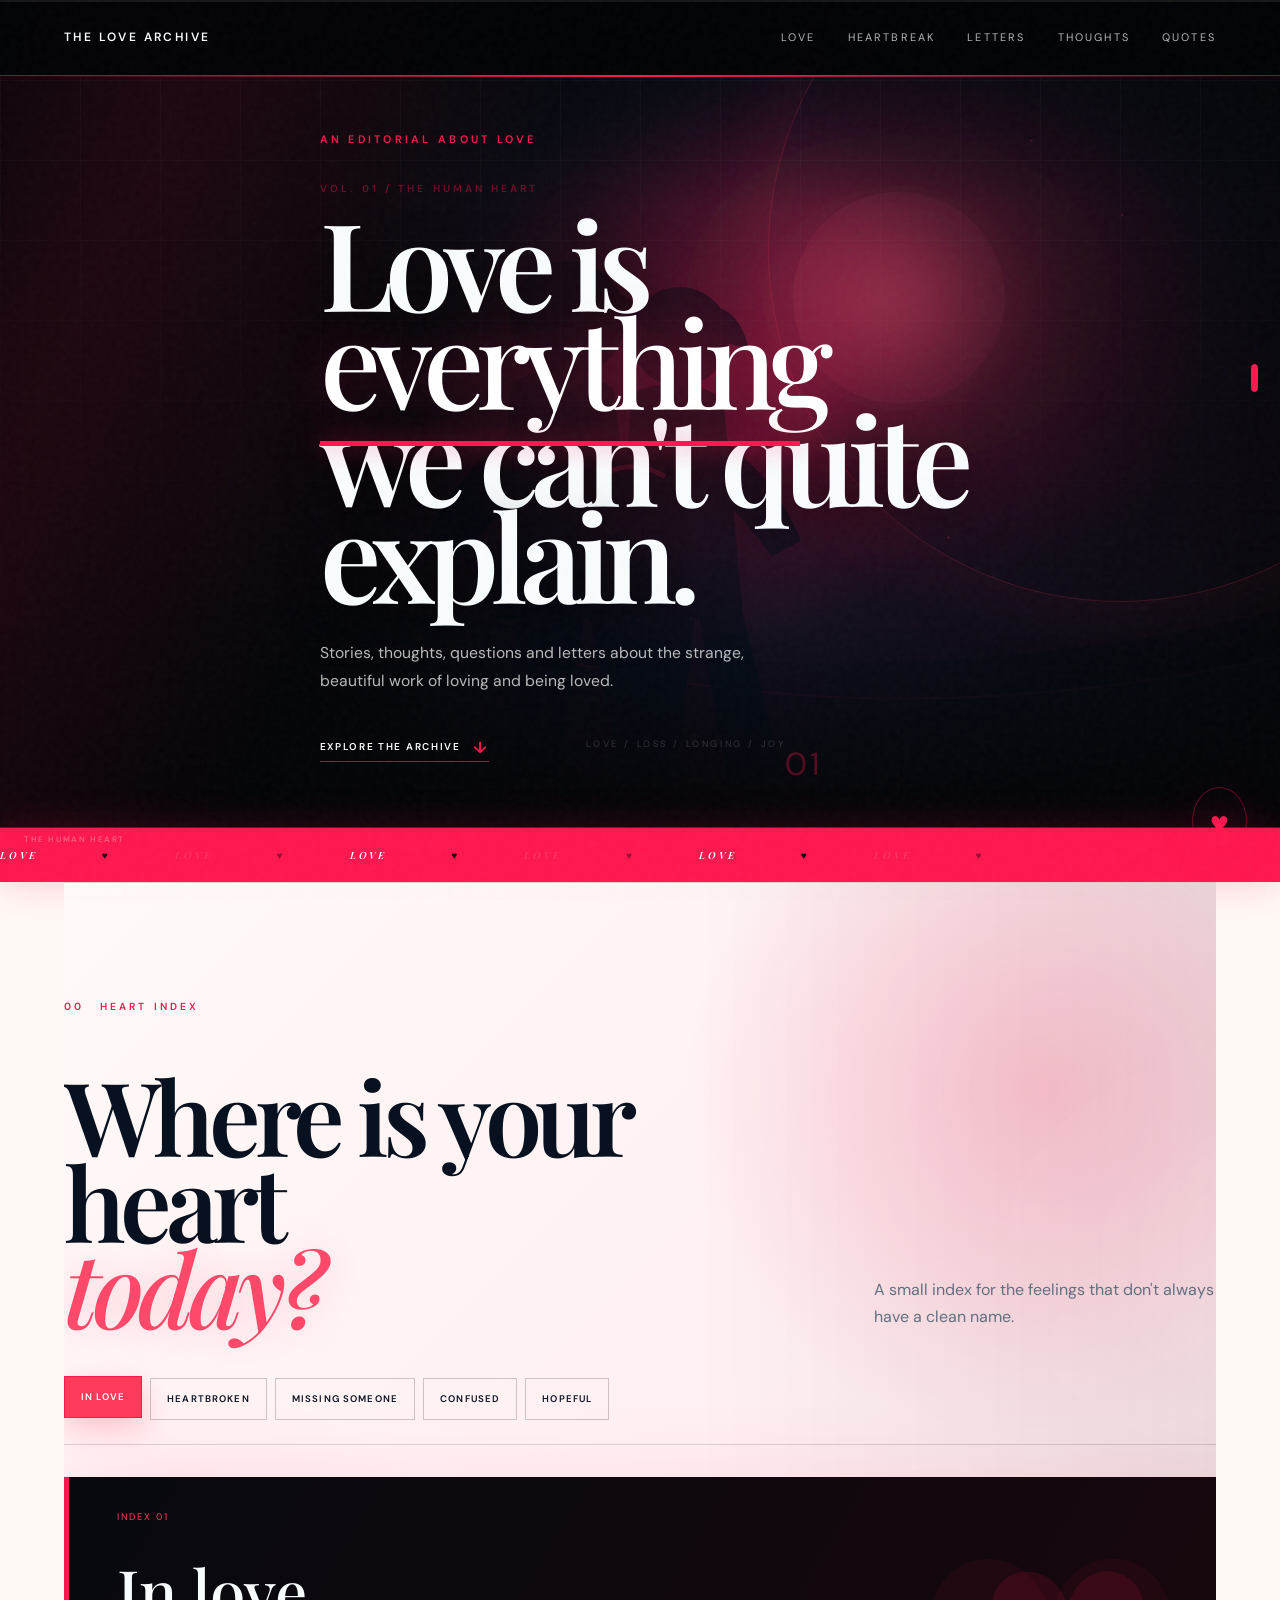
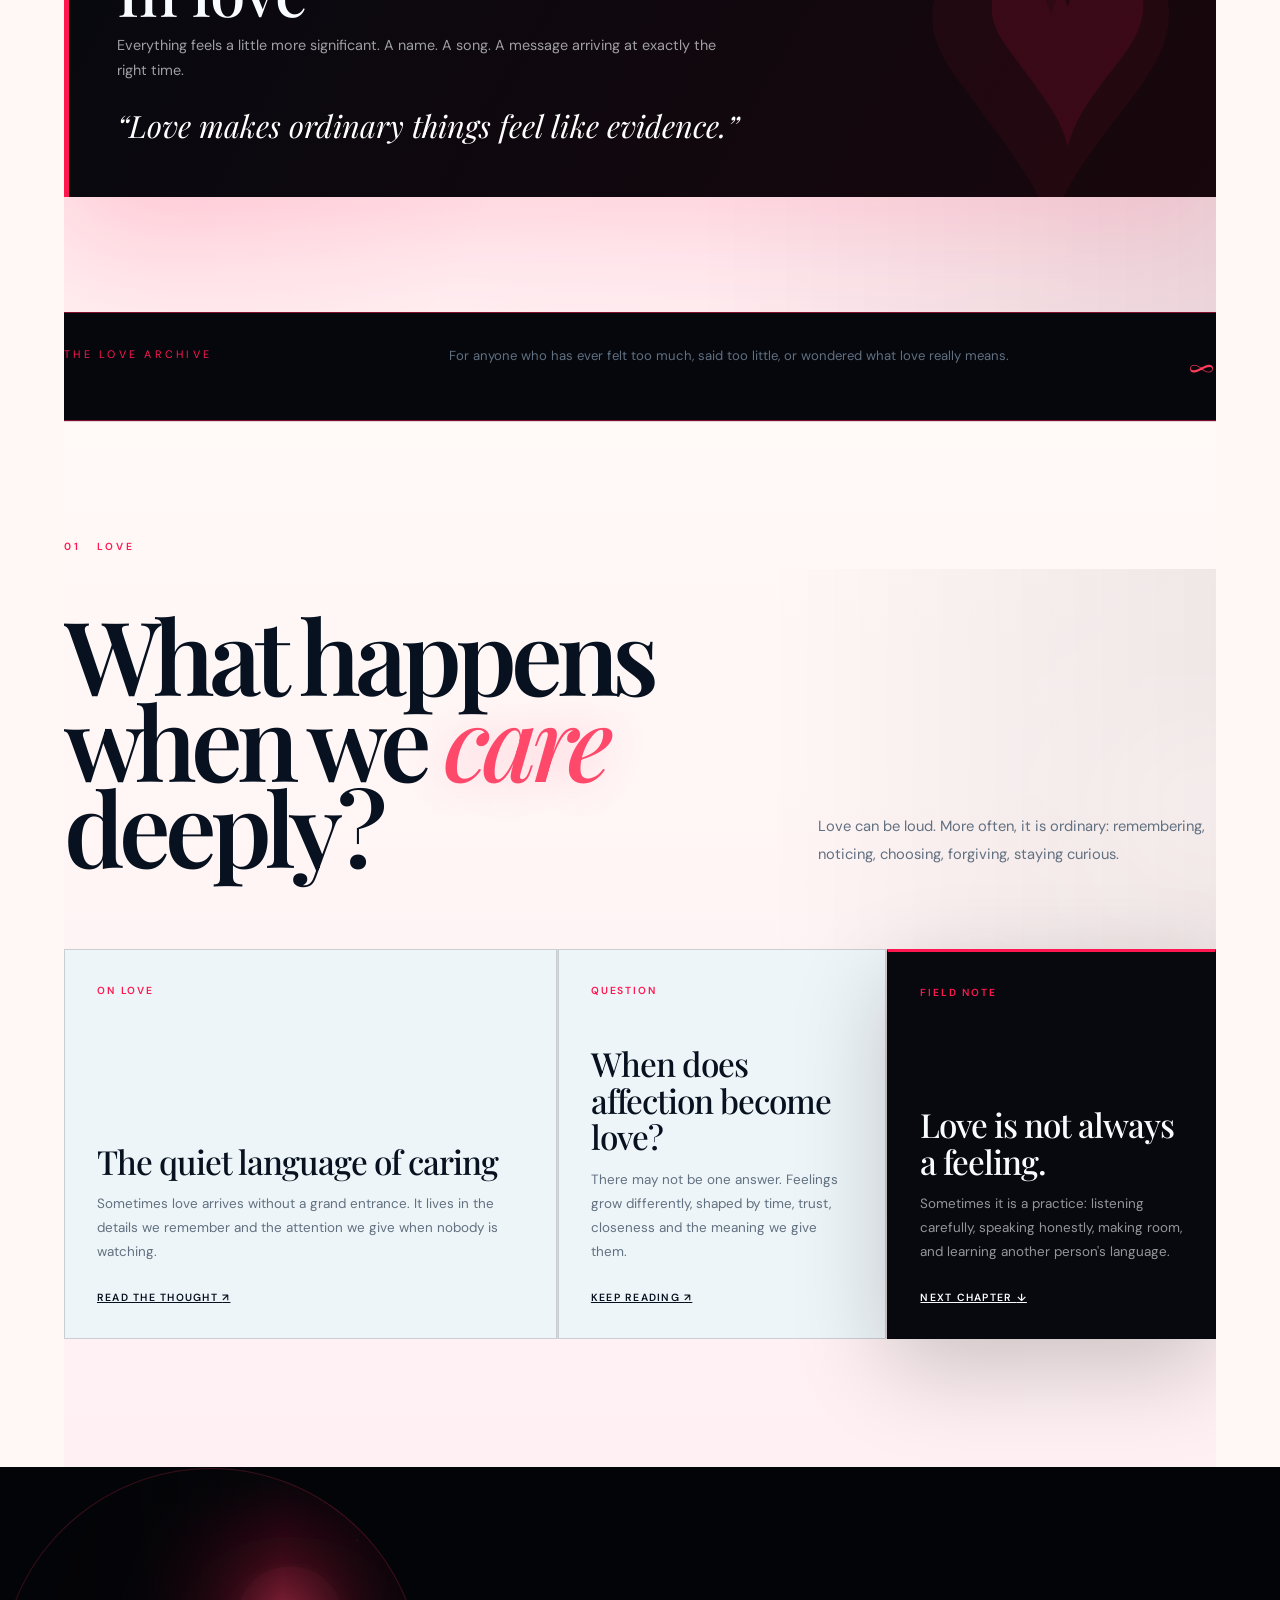
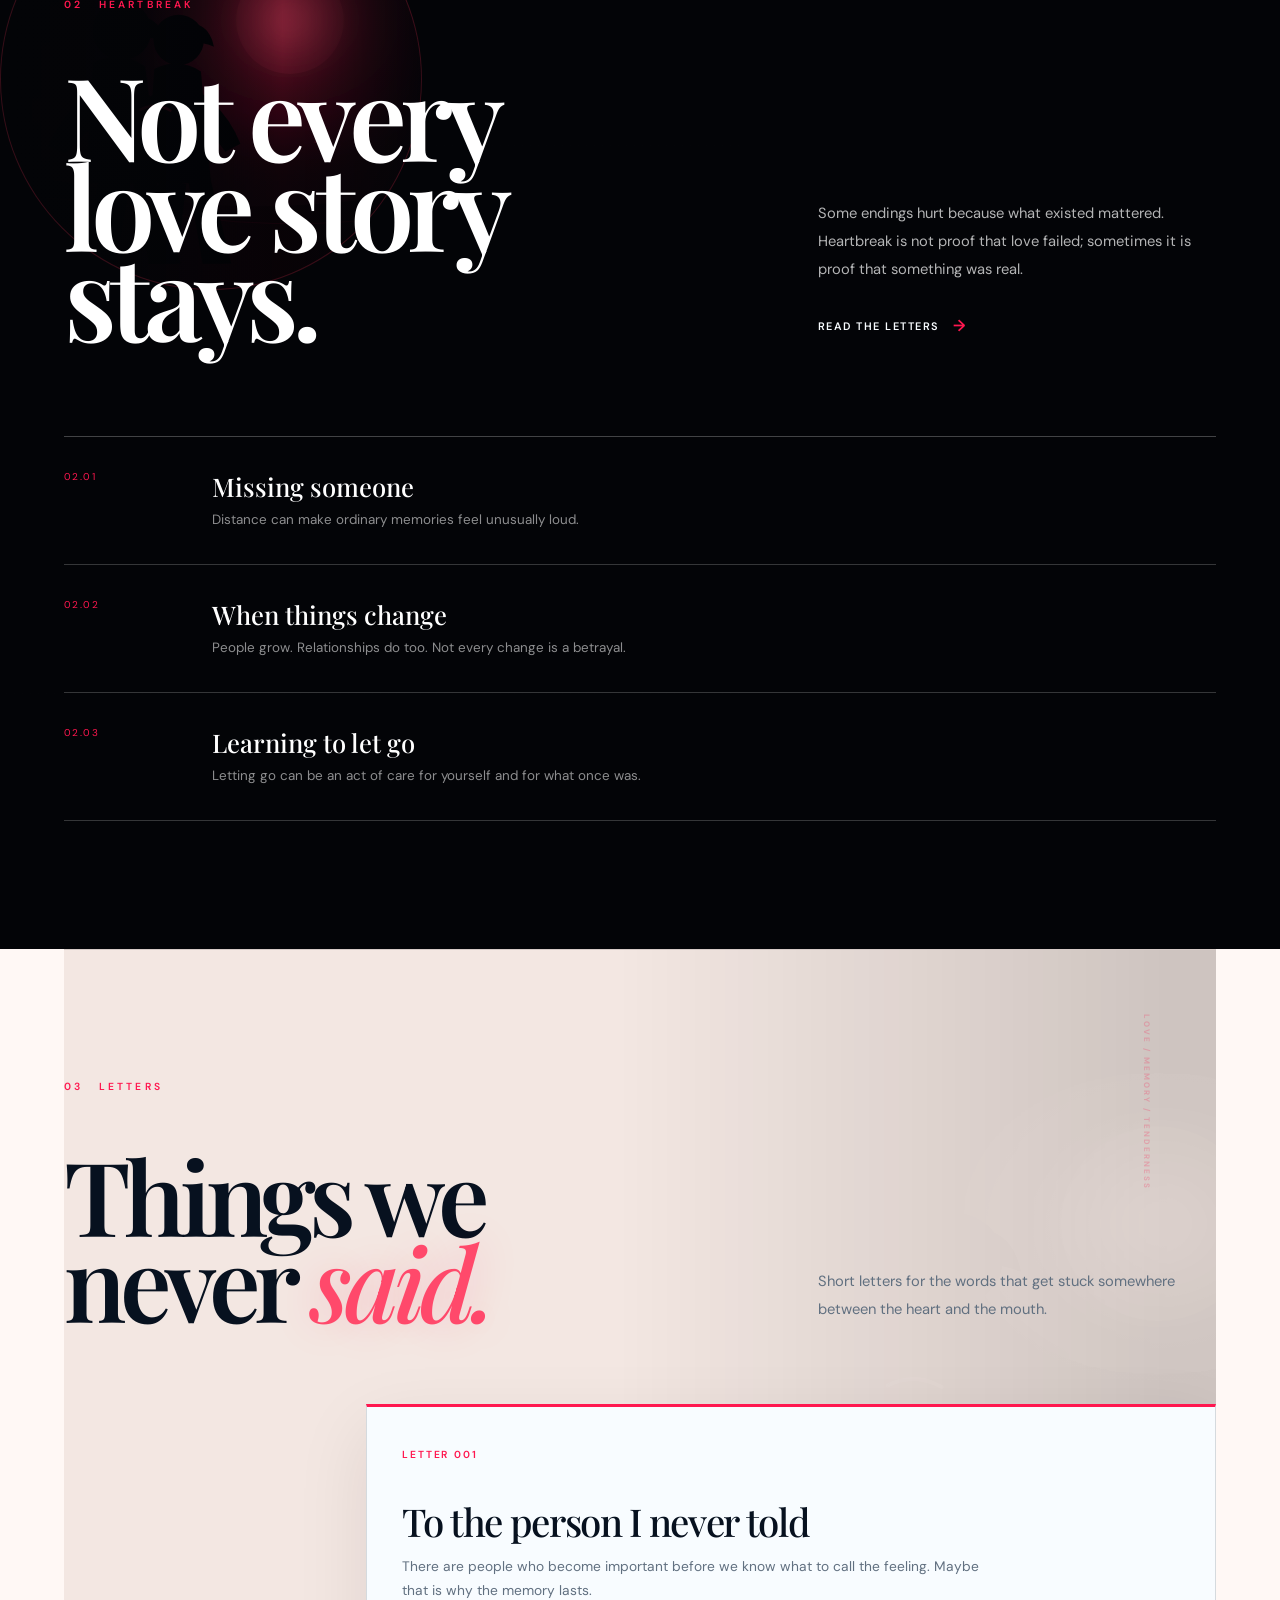
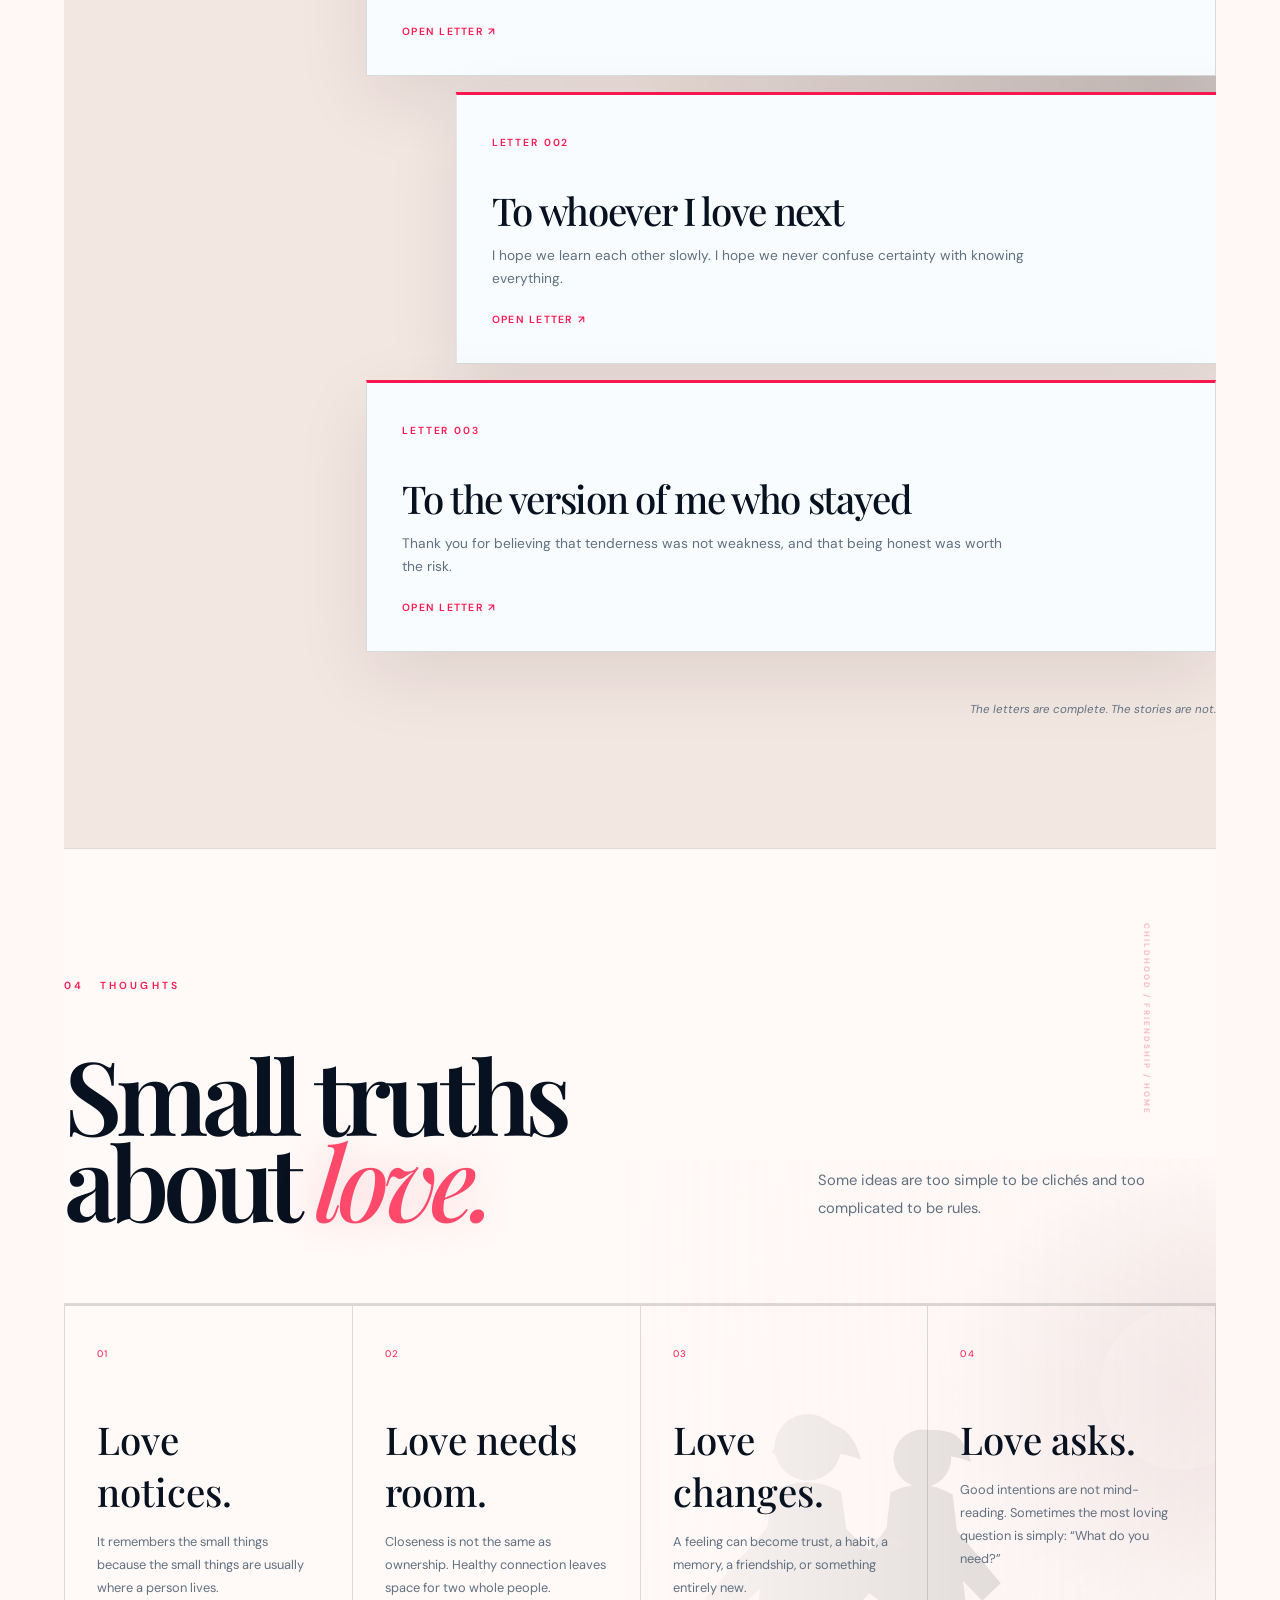
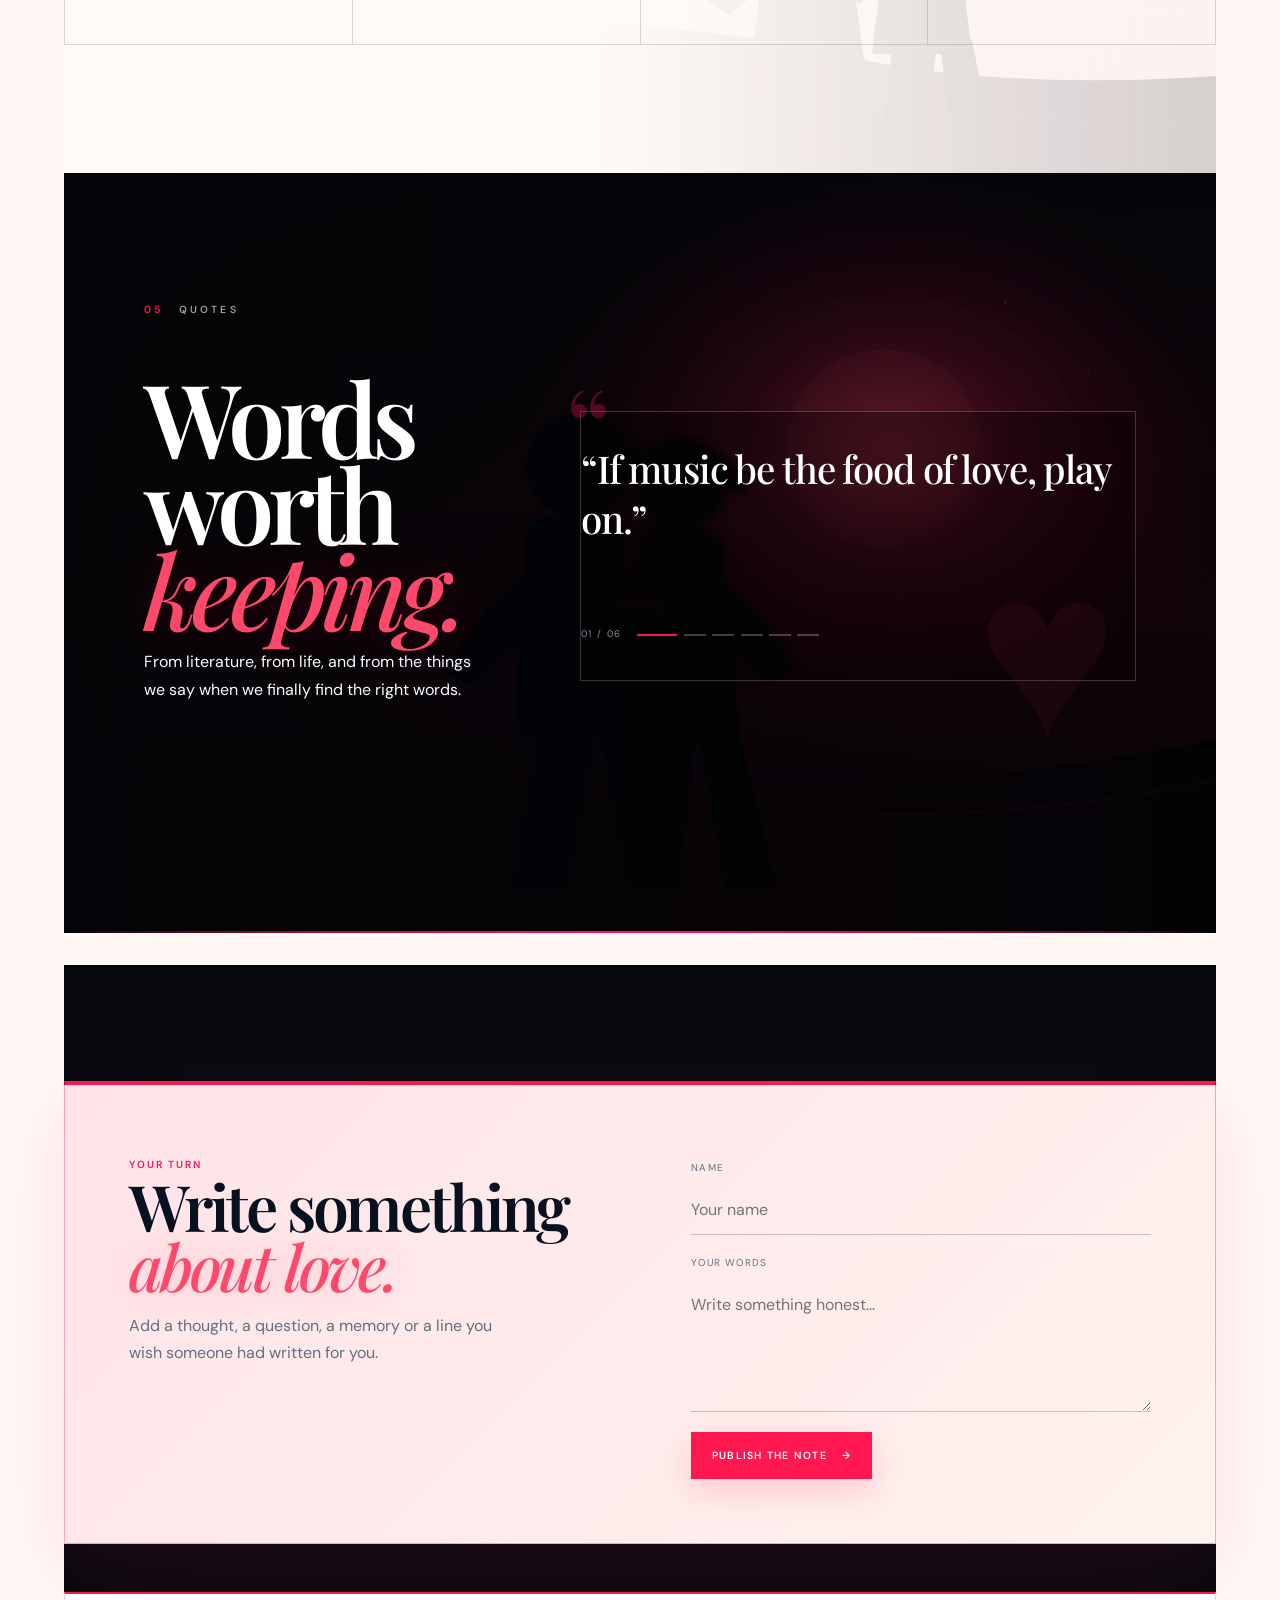
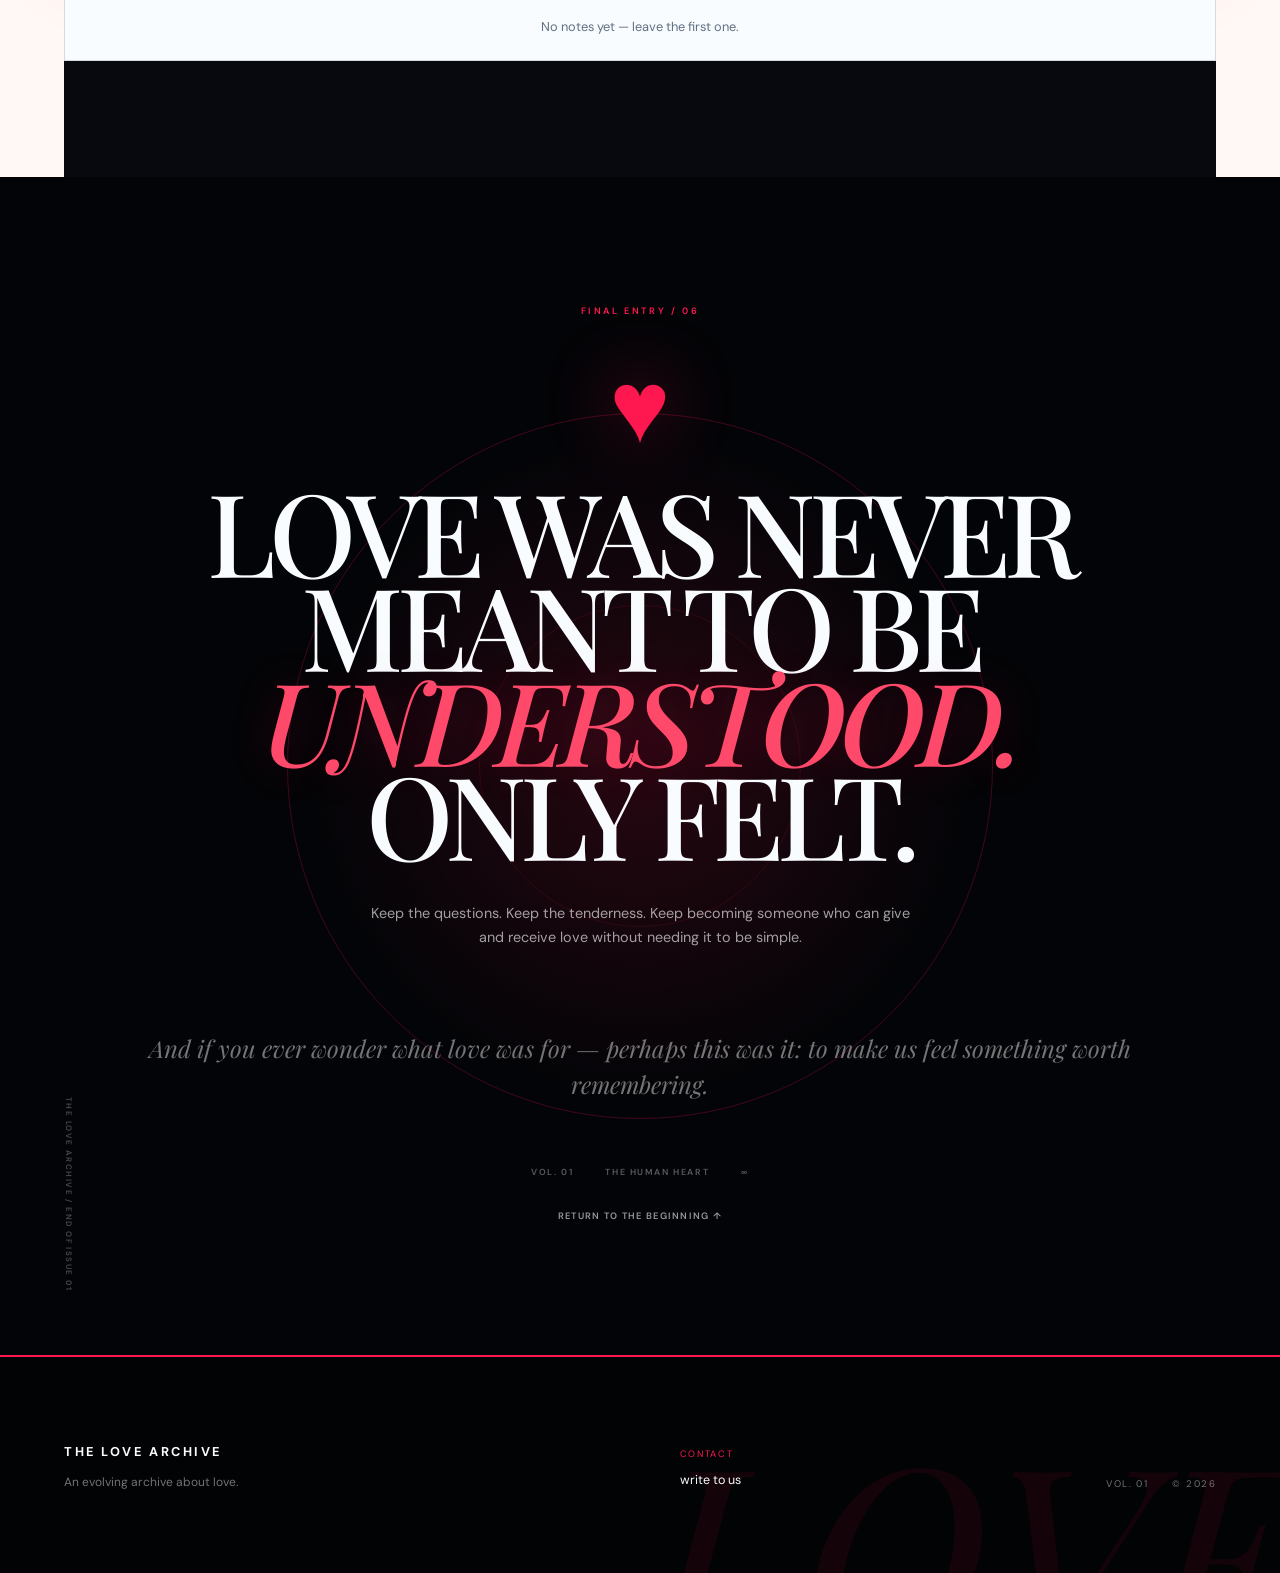
==== index.html @ bd54b5a0 "Apply reference-led visual styling without changing copy" ====
<!DOCTYPE html>
<html lang="en">
<head>
<meta charset="UTF-8">
<meta name="viewport" content="width=device-width, initial-scale=1.0">
<meta name="theme-color" content="#05070d">
<meta name="description" content="The Love Archive — an editorial space for thoughts, stories, questions, letters, and ideas about love.">
<title>The Love Archive — About Love</title>
<link rel="preconnect" href="https://fonts.googleapis.com">
<link rel="preconnect" href="https://fonts.gstatic.com" crossorigin>
<link href="https://fonts.googleapis.com/css2?family=DM+Sans:wght@400;500;600&family=Playfair+Display:ital,wght@0,500;0,600;0,700;1,500;1,600&display=swap" rel="stylesheet">
<link rel="stylesheet" href="style.css">
<link rel="stylesheet" href="phase2.css">
<link rel="stylesheet" href="experience.css">
<link rel="stylesheet" href="final.css">
<link rel="stylesheet" href="reference.css">
</head>
<body>
<div class="archive-progress" aria-hidden="true"><i id="archiveProgress"></i></div>
<div class="archive-opening" id="archiveOpening" aria-hidden="true"><div class="opening-inner"><span class="opening-kicker">THE LOVE ARCHIVE</span><div class="opening-heart" aria-hidden="true">♥</div><span class="opening-volume">VOL. 01 / THE HUMAN HEART</span><span class="opening-line">An archive of thoughts about love.</span></div></div>
<div class="secret-panel" id="secretPanel" hidden><div class="secret-inner"><span class="secret-code">ARCHIVE // 404</span><div class="secret-heart">♥</div><h2>You found what<br><em>wasn't there.</em></h2><p>Some things are hidden because they are unfinished. Some are hidden because someone thought to look.</p><button class="secret-close" id="secretClose" type="button">Return to the archive <span>↗</span></button></div></div>
<div class="love-pulse" aria-hidden="true">♥</div>
<div class="love-marquee" aria-hidden="true"><div>LOVE / LOVE / LOVE / LOVE / LOVE / LOVE / LOVE / LOVE / LOVE / LOVE / LOVE / LOVE /</div></div>
<nav class="navbar" id="navbar" aria-label="Primary navigation">
  <a class="brand" href="#home">THE LOVE ARCHIVE</a>
  <button class="nav-toggle" id="navToggle" aria-label="Open navigation" aria-expanded="false"><span></span><span></span><span></span></button>
  <div class="nav-links" id="navLinks"><a href="#love">Love</a><a href="#heartbreak">Heartbreak</a><a href="#letters">Letters</a><a href="#thoughts">Thoughts</a><a href="#quotes">Quotes</a></div>
</nav>
<div class="chapter-rail" id="chapterRail" aria-label="Archive chapters"><button class="active" type="button" data-target="home" aria-label="Home"></button><button type="button" data-target="heart-index" aria-label="Heart index"></button><button type="button" data-target="love" aria-label="Love"></button><button type="button" data-target="heartbreak" aria-label="Heartbreak"></button><button type="button" data-target="letters" aria-label="Letters"></button><button type="button" data-target="thoughts" aria-label="Thoughts"></button><button type="button" data-target="quotes" aria-label="Quotes"></button><button type="button" data-target="notes" aria-label="Your turn"></button><button type="button" data-target="manifesto" aria-label="Manifesto"></button></div>
<header class="hero" id="home">
  <div class="hero-grid" aria-hidden="true"></div><div class="hero-orbit" aria-hidden="true"></div>
  <div class="hero-content"><p class="eyebrow">An editorial about love</p><p class="issue">VOL. 01 / THE HUMAN HEART</p><h1>Love is<br><em>everything</em><br>we can't quite explain.</h1><p class="hero-deck">Stories, thoughts, questions and letters about the strange, beautiful work of loving and being loved.</p><a class="text-link" href="#love">Explore the archive <span>↓</span></a></div>
  <div class="hero-side" aria-hidden="true"><span>LOVE / LOSS / LONGING / JOY</span><span>01</span></div>
</header>
<main>
<section class="archive-ticker" aria-hidden="true"><span>LOVE</span><span>LOVE</span><span>LOVE</span><span>LOVE</span><span>LOVE</span><span>LOVE</span></section>
<section class="section heart-index" id="heart-index"><div class="section-top"><span>00</span><p>HEART INDEX</p></div><div class="heart-index-head"><h2>Where is your heart<br><em>today?</em></h2><p>A small index for the feelings that don't always have a clean name.</p></div><div class="heart-tabs" role="tablist" aria-label="Heart feelings"><button class="heart-tab active" type="button" role="tab" aria-selected="true" data-feeling="love">In love</button><button class="heart-tab" type="button" role="tab" aria-selected="false" data-feeling="broken">Heartbroken</button><button class="heart-tab" type="button" role="tab" aria-selected="false" data-feeling="missing">Missing someone</button><button class="heart-tab" type="button" role="tab" aria-selected="false" data-feeling="confused">Confused</button><button class="heart-tab" type="button" role="tab" aria-selected="false" data-feeling="hopeful">Hopeful</button></div><article class="heart-entry" id="heartEntry"><span class="heart-entry-no">INDEX 01</span><h3>In love</h3><p>Everything feels a little more significant. A name. A song. A message arriving at exactly the right time.</p><blockquote>“Love makes ordinary things feel like evidence.”</blockquote></article></section>
<section class="intro-strip" aria-label="Introduction"><p>THE LOVE ARCHIVE</p><p>For anyone who has ever felt too much, said too little, or wondered what love really means.</p><span>∞</span></section>
<section class="section feature" id="love"><div class="section-top"><span>01</span><p>LOVE</p></div><div class="feature-head"><h2>What happens<br>when we <em>care</em><br>deeply?</h2><p>Love can be loud. More often, it is ordinary: remembering, noticing, choosing, forgiving, staying curious.</p></div><div class="article-grid"><article class="article article-large"><span class="article-tag">ON LOVE</span><h3>The quiet language of caring</h3><p>Sometimes love arrives without a grand entrance. It lives in the details we remember and the attention we give when nobody is watching.</p><a href="#thoughts">Read the thought <span>↗</span></a></article><article class="article"><span class="article-tag">QUESTION</span><h3>When does affection become love?</h3><p>There may not be one answer. Feelings grow differently, shaped by time, trust, closeness and the meaning we give them.</p><a href="#letters">Keep reading <span>↗</span></a></article><article class="article dark"><span class="article-tag">FIELD NOTE</span><h3>Love is not always a feeling.</h3><p>Sometimes it is a practice: listening carefully, speaking honestly, making room, and learning another person's language.</p><a href="#heartbreak">Next chapter <span>↓</span></a></article></div></section>
<section class="section heartbreak" id="heartbreak"><div class="section-top"><span>02</span><p>HEARTBREAK</p></div><div class="split-heading"><h2>Not every<br>love story<br>stays.</h2><div><p class="lead">Some endings hurt because what existed mattered. Heartbreak is not proof that love failed; sometimes it is proof that something was real.</p><a class="text-link dark-link" href="#letters">Read the letters <span>→</span></a></div></div><div class="heartbreak-list"><article><span>02.01</span><div><h3>Missing someone</h3><p>Distance can make ordinary memories feel unusually loud.</p></div></article><article><span>02.02</span><div><h3>When things change</h3><p>People grow. Relationships do too. Not every change is a betrayal.</p></div></article><article><span>02.03</span><div><h3>Learning to let go</h3><p>Letting go can be an act of care for yourself and for what once was.</p></div></article></div></section>
<section class="section letters" id="letters"><div class="section-top"><span>03</span><p>LETTERS</p></div><div class="letters-intro"><h2>Things we<br>never <em>said.</em></h2><p>Short letters for the words that get stuck somewhere between the heart and the mouth.</p></div><div class="letter-stack"><article class="letter-card"><span class="letter-no">LETTER 001</span><h3>To the person I never told</h3><p>There are people who become important before we know what to call the feeling. Maybe that is why the memory lasts.</p><div class="letter-more"><p>I wonder whether you ever noticed the little ways I tried to say it without saying it. Maybe the unfinished sentence was the most honest thing I could give you.</p></div><button class="letter-open" type="button" aria-expanded="false">Open letter <span>↗</span></button></article><article class="letter-card offset"><span class="letter-no">LETTER 002</span><h3>To whoever I love next</h3><p>I hope we learn each other slowly. I hope we never confuse certainty with knowing everything.</p><div class="letter-more"><p>Let us keep asking questions even after we think we know the answers. Let us be kind when one of us is still learning how to be understood.</p></div><button class="letter-open" type="button" aria-expanded="false">Open letter <span>↗</span></button></article><article class="letter-card"><span class="letter-no">LETTER 003</span><h3>To the version of me who stayed</h3><p>Thank you for believing that tenderness was not weakness, and that being honest was worth the risk.</p><div class="letter-more"><p>You did not have to become colder to become wiser. Keep the softness. Just learn where it belongs.</p></div><button class="letter-open" type="button" aria-expanded="false">Open letter <span>↗</span></button></article></div><p class="letters-note">The letters are complete. The stories are not.</p></section>
<section class="section thoughts" id="thoughts"><div class="section-top"><span>04</span><p>THOUGHTS</p></div><div class="thoughts-head"><h2>Small truths<br>about <em>love.</em></h2><p>Some ideas are too simple to be clichés and too complicated to be rules.</p></div><div class="thought-grid"><article><span>01</span><h3>Love notices.</h3><p>It remembers the small things because the small things are usually where a person lives.</p></article><article><span>02</span><h3>Love needs room.</h3><p>Closeness is not the same as ownership. Healthy connection leaves space for two whole people.</p></article><article><span>03</span><h3>Love changes.</h3><p>A feeling can become trust, a habit, a memory, a friendship, or something entirely new.</p></article><article><span>04</span><h3>Love asks.</h3><p>Good intentions are not mind-reading. Sometimes the most loving question is simply: “What do you need?”</p></article></div></section>
<section class="section quotes" id="quotes"><div class="section-top"><span>05</span><p>QUOTES</p></div><div class="quote-layout"><div><h2>Words worth<br><em>keeping.</em></h2><p>From literature, from life, and from the things we say when we finally find the right words.</p></div><div class="quote-box"><div class="quote-mark">“</div><blockquote id="quoteText"></blockquote><div class="quote-controls"><span id="quoteIndex"></span><div id="quoteDots"></div></div></div></div></section>
<section class="section note-section" id="notes"><div class="note-card"><div><span class="article-tag">YOUR TURN</span><h2>Write something<br><em>about love.</em></h2><p>Add a thought, a question, a memory or a line you wish someone had written for you.</p></div><form id="messageForm"><label class="field-label" for="msgName">Name</label><input class="field-input" id="msgName" type="text" placeholder="Your name" autocomplete="off"><label class="field-label" for="msgText">Your words</label><textarea class="field-textarea" id="msgText" rows="4" placeholder="Write something honest..."></textarea><p class="field-error" id="formError" hidden>Please add your name and your words.</p><button type="submit" class="btn">Publish the note <span>→</span></button></form></div><ul class="message-wall" id="messageWall"></ul></section>
<section class="archive-manifesto" id="manifesto"><span class="archive-stamp">THE LOVE ARCHIVE / END OF ISSUE 01</span><div class="manifesto-inner"><span class="manifesto-kicker">FINAL ENTRY / 06</span><div class="manifesto-heart" aria-hidden="true">♥</div><h2>LOVE WAS NEVER<br>MEANT TO BE <em>UNDERSTOOD.</em><br>ONLY FELT.</h2><p class="manifesto-sub">Keep the questions. Keep the tenderness. Keep becoming someone who can give and receive love without needing it to be simple.</p><p class="final-whisper">And if you ever wonder what love was for — perhaps this was it: to make us feel something worth remembering.</p><div class="manifesto-end"><span>VOL. 01</span><span>THE HUMAN HEART</span><span>∞</span></div><a class="back-top" href="#home">Return to the beginning ↑</a></div></section>
</main>
<footer class="footer"><div><strong>THE LOVE ARCHIVE</strong><p>An evolving archive about love.</p></div><div class="footer-contact"><span>CONTACT</span><a class="footer-secret" href="mailto:xypher404x@gmail.com" aria-label="Email the Love Archive">write to us</a></div><div><span>VOL. 01</span><span>© 2026</span></div></footer>
<script src="script.js"></script>
</body>
</html>
---- style.css ----
:root{--ink:#07111f;--ink2:#0d1b2d;--paper:#eef5f8;--white:#f8fcff;--muted:#617080;--line:rgba(7,17,31,.14);--accent:#ff3b5c;--accent2:#20d9d2;--glow:rgba(255,59,92,.24);--cream:#ffd5dc;--serif:'Playfair Display',Georgia,serif;--sans:'DM Sans',Arial,sans-serif;--ease:cubic-bezier(.22,1,.36,1)}*{box-sizing:border-box}html{scroll-behavior:smooth}body{margin:0;background:var(--paper);color:var(--ink);font:400 16px/1.7 var(--sans);overflow-x:hidden}::selection{background:var(--accent);color:var(--white)}a{color:inherit}button,input,textarea{font:inherit}.love-pulse{position:fixed;z-index:90;right:4vw;bottom:7vh;font:2rem/1 var(--serif);color:var(--accent);filter:drop-shadow(0 0 14px var(--glow));animation:heartFloat 4s ease-in-out infinite;pointer-events:none}.love-pulse:after{content:'';position:absolute;inset:-18px;border:1px solid rgba(255,59,92,.2);border-radius:50%;animation:ringPulse 2.8s ease-out infinite}.love-marquee{position:absolute;z-index:4;top:74px;left:0;width:100%;overflow:hidden;pointer-events:none;color:rgba(255,59,92,.42);font-size:.55rem;font-weight:600;letter-spacing:.3em;white-space:nowrap}.love-marquee div{display:inline-block;padding-left:100%;animation:marquee 28s linear infinite}.navbar{position:fixed;inset:0 0 auto;z-index:100;height:76px;padding:0 5vw;display:flex;align-items:center;justify-content:space-between;color:var(--white);transition:.4s var(--ease)}.navbar.scrolled{height:62px;background:rgba(7,17,31,.94);backdrop-filter:blur(16px)}.brand{font-size:.75rem;font-weight:600;letter-spacing:.2em;text-decoration:none}.nav-links{display:flex;gap:2rem}.nav-links a{font-size:.68rem;letter-spacing:.13em;text-transform:uppercase;text-decoration:none;opacity:.72;transition:.25s}.nav-links a:hover{opacity:1;color:var(--accent)}.nav-toggle{display:none;background:none;border:0;padding:8px;cursor:pointer}.nav-toggle span{display:block;width:23px;height:1px;background:var(--white);margin:5px}.hero{min-height:100svh;position:relative;display:grid;place-items:center;overflow:hidden;background:radial-gradient(circle at 78% 35%,rgba(255,59,92,.16),transparent 28%),radial-gradient(circle at 18% 80%,rgba(32,217,210,.12),transparent 32%),var(--ink);color:var(--white)}.hero-grid{position:absolute;inset:0;background-image:linear-gradient(rgba(184,243,238,.035) 1px,transparent 1px),linear-gradient(90deg,rgba(184,243,238,.035) 1px,transparent 1px);background-size:80px 80px;mask-image:linear-gradient(to bottom,black,transparent 85%)}.hero-orbit{position:absolute;width:55vw;height:55vw;max-width:760px;max-height:760px;border:1px solid rgba(255,59,92,.2);border-radius:50%;right:-15vw;top:-8vw;box-shadow:0 0 100px rgba(255,59,92,.08);animation:orbitDrift 16s ease-in-out infinite alternate}.hero-content{position:relative;z-index:2;width:min(1120px,90vw);padding-top:4vh}.eyebrow,.issue,.section-top,.article-tag,.letter-no{font-size:.64rem;font-weight:600;letter-spacing:.18em;text-transform:uppercase}.eyebrow{color:var(--accent);margin:0 0 2rem;animation:fadeSlide .9s var(--ease) both}.issue{opacity:.38;margin:0 0 1rem}.hero h1{max-width:900px;margin:0;font:600 clamp(4rem,10vw,8.8rem)/.86 var(--serif);letter-spacing:-.06em}.hero h1 em{font-style:italic;font-weight:500;color:var(--cream);text-shadow:0 0 35px rgba(255,59,92,.16)}.hero-deck{max-width:470px;margin:2.3rem 0;color:rgba(248,252,255,.62);font-size:.98rem}.text-link{display:inline-flex;gap:.8rem;align-items:center;font-size:.68rem;font-weight:600;letter-spacing:.14em;text-transform:uppercase;text-decoration:none}.text-link span{font-size:1rem;color:var(--accent);transition:transform .3s var(--ease)}.text-link:hover span{transform:translateY(4px)}.hero-side{position:absolute;z-index:2;left:5vw;right:5vw;bottom:2rem;display:flex;justify-content:space-between;font-size:.58rem;letter-spacing:.18em;opacity:.3}.intro-strip{width:min(1180px,90vw);margin:0 auto;padding:2rem 0;display:grid;grid-template-columns:1fr 2fr auto;gap:2rem;border-bottom:1px solid var(--line);font-size:.68rem;letter-spacing:.1em}.intro-strip p{margin:0}.intro-strip p:nth-child(2){max-width:600px;letter-spacing:0;font-size:.82rem;color:var(--muted)}.intro-strip span{font:2rem var(--serif);color:var(--accent)}.section{width:min(1180px,90vw);margin:auto;padding:9rem 0}.section-top{display:flex;gap:1rem;align-items:center;color:var(--accent2);margin-bottom:3.5rem}.section-top p{margin:0}.section-top span{font-size:.65rem}.feature-head,.split-heading,.letters-intro,.thoughts-head{display:grid;grid-template-columns:1.25fr .75fr;gap:7vw;align-items:end;margin-bottom:5rem}.section h2{margin:0;font:600 clamp(3rem,6vw,5.5rem)/.94 var(--serif);letter-spacing:-.05em}.section h2 em{font-style:italic;font-weight:500;color:var(--accent)}.feature-head>p,.letters-intro>p,.thoughts-head>p,.split-heading .lead{margin:0;color:var(--muted);font-size:.92rem;line-height:1.9;max-width:430px}.article-grid{display:grid;grid-template-columns:1.2fr .8fr .8fr;gap:1px;background:var(--line)}.article{min-height:330px;padding:2rem;background:var(--paper);display:flex;flex-direction:column}.article-large{min-height:430px}.article.dark{background:var(--ink);color:var(--white)}.article-tag{color:var(--accent);margin-bottom:auto}.article.dark .article-tag{color:var(--accent2)}.article h3{font:500 clamp(1.7rem,2.6vw,2.4rem)/1.1 var(--serif);margin:2rem 0 .8rem;letter-spacing:-.03em}.article p{color:var(--muted);font-size:.84rem;line-height:1.8;margin:0 0 1.5rem}.article.dark p{color:rgba(248,252,255,.58)}.article a{font-size:.65rem;font-weight:600;letter-spacing:.12em;text-transform:uppercase}.heartbreak{background:var(--ink);color:var(--white);max-width:none;width:100%;padding-left:max(5vw,calc((100vw - 1180px)/2));padding-right:max(5vw,calc((100vw - 1180px)/2));position:relative;overflow:hidden}.heartbreak:before{content:'';position:absolute;width:420px;height:420px;border:1px solid rgba(255,59,92,.2);border-radius:50%;right:-180px;bottom:-180px;animation:slowSpin 22s linear infinite}.heartbreak:after{content:'♥';position:absolute;right:12%;top:22%;font:10rem/.8 var(--serif);color:rgba(255,59,92,.035);animation:heartFloat 6s ease-in-out infinite}.heartbreak .section-top{color:var(--accent)}.split-heading{margin-bottom:6rem}.split-heading .lead{color:rgba(248,252,255,.6)}.dark-link{color:var(--white);margin-top:1.8rem}.heartbreak-list{border-top:1px solid rgba(255,255,255,.14)}.heartbreak-list article{display:grid;grid-template-columns:100px 1fr;gap:3rem;padding:2rem 0;border-bottom:1px solid rgba(255,255,255,.14);transition:padding-left .4s var(--ease)}.heartbreak-list article:hover{padding-left:1rem}.heartbreak-list article>span{font-size:.62rem;letter-spacing:.14em;color:var(--accent)}.heartbreak-list h3{margin:0 0 .4rem;font:500 1.6rem var(--serif)}.heartbreak-list p{margin:0;color:rgba(248,252,255,.52);font-size:.84rem}.letters{background:var(--paper)}.letter-stack{display:grid;gap:1rem;max-width:850px;margin-left:auto}.letter-card{position:relative;background:var(--white);border:1px solid var(--line);padding:2rem 2.2rem;min-height:260px;box-shadow:0 20px 50px rgba(7,17,31,.07)}.letter-card.offset{transform:translateX(-12%)}.letter-no{color:var(--accent2)}.letter-card h3{font:500 clamp(1.8rem,3vw,2.8rem)/1.05 var(--serif);letter-spacing:-.035em;margin:2.2rem 0 .8rem}.letter-card p{max-width:600px;color:var(--muted);font-size:.86rem}.letter-more{display:grid;grid-template-rows:0fr;opacity:0;transition:grid-template-rows .4s var(--ease),opacity .3s var(--ease)}.letter-more p{overflow:hidden;margin:0}.letter-card.expanded .letter-more{grid-template-rows:1fr;opacity:1;margin:.5rem 0 1.2rem}.letter-open{border:0;background:none;padding:0;color:var(--accent);font-size:.65rem;font-weight:600;letter-spacing:.12em;text-transform:uppercase;cursor:pointer}.letters-note{margin:3rem 0 0;text-align:right;color:var(--muted);font-size:.72rem;font-style:italic}.thoughts{border-top:1px solid var(--line)}.thought-grid{display:grid;grid-template-columns:repeat(4,1fr);border-top:1px solid var(--line);border-left:1px solid var(--line)}.thought-grid article{padding:2rem;border-right:1px solid var(--line);border-bottom:1px solid var(--line);min-height:280px}.thought-grid span{font-size:.6rem;color:var(--accent);letter-spacing:.15em}.thought-grid h3{font:500 1.6rem var(--serif);margin:3rem 0 .8rem}.thought-grid p{font-size:.8rem;color:var(--muted);line-height:1.8}.quotes{width:min(1180px,90vw);margin:0 auto 2rem;background:linear-gradient(135deg,#0b1830,#102b3f);color:var(--white);padding:5rem;position:relative;overflow:hidden}.quotes:after{content:'♥';position:absolute;font:24rem/.8 var(--serif);color:rgba(255,59,92,.045);right:-40px;bottom:-80px;animation:heartFloat 7s ease-in-out infinite}.quotes .section-top{color:var(--accent)}.quote-layout{display:grid;grid-template-columns:.75fr 1.25fr;gap:8vw;align-items:center;position:relative;z-index:1}.quotes h2{color:var(--white)}.quotes h2 em{color:var(--accent)}.quotes>div>p{color:rgba(248,252,255,.62);max-width:350px}.quote-box{position:relative;min-height:270px;padding:2rem 0}.quote-mark{position:absolute;top:-2rem;left:-1rem;font:7rem/.8 var(--serif);color:var(--accent);opacity:.3}.quote-box blockquote{margin:0 0 2rem;position:relative;font:500 clamp(1.8rem,3.4vw,3rem)/1.3 var(--serif);letter-spacing:-.03em;min-height:150px;opacity:0;transform:translateY(10px);transition:.4s var(--ease)}.quote-box blockquote.visible{opacity:1;transform:none}.quote-controls{display:flex;align-items:center;gap:1rem}.quote-controls>span{font-size:.6rem;letter-spacing:.14em;opacity:.55}.quote-controls div{display:flex;gap:.4rem}.quote-controls button{width:22px;height:2px;padding:0;border:0;background:rgba(255,255,255,.25);cursor:pointer}.quote-controls button.active{width:40px;background:var(--accent)}.note-section{padding-top:8rem}.note-card{display:grid;grid-template-columns:1fr 1fr;gap:8vw;padding:5vw;background:#dceaf0;border-top:3px solid var(--accent)}.note-card h2{font-size:clamp(2.8rem,5vw,4.8rem)}.note-card>div>p{max-width:390px;color:var(--muted)}#messageForm{display:grid;gap:.5rem}.field-label{font-size:.62rem;text-transform:uppercase;letter-spacing:.12em;color:var(--muted);margin-top:.7rem}.field-input,.field-textarea{width:100%;border:0;border-bottom:1px solid rgba(7,17,31,.22);padding:.7rem 0;background:transparent;outline:0;color:var(--ink)}.field-textarea{resize:vertical}.field-input:focus,.field-textarea:focus{border-color:var(--accent)}.field-error{font-size:.72rem;color:var(--accent);margin:.5rem 0}.btn{border:0;background:var(--ink);color:var(--white);padding:.9rem 1.3rem;cursor:pointer;font-size:.65rem;font-weight:600;letter-spacing:.12em;text-transform:uppercase;justify-self:start;margin-top:.8rem;transition:transform .25s var(--ease),box-shadow .25s var(--ease)}.btn:hover{transform:translateY(-2px);box-shadow:0 10px 30px rgba(255,59,92,.2)}.btn span{margin-left:.7rem}.message-wall{list-style:none;margin:3rem 0 0;padding:0;display:grid;grid-template-columns:repeat(2,1fr);gap:1rem}.message-wall li{background:var(--white);padding:1.4rem;border:1px solid var(--line)}.msg-text{margin:0 0 .6rem;font:500 1.05rem/1.5 var(--serif)}.msg-name{font-size:.68rem;color:var(--accent)}.message-wall-empty{grid-column:1/-1;text-align:center;color:var(--muted);font-size:.8rem}.footer{position:relative;overflow:hidden;display:grid;grid-template-columns:1.5fr 1fr auto;gap:3rem;align-items:end;padding:5rem 5vw;background:var(--ink);color:var(--white);border-top:1px solid rgba(255,59,92,.25)}.footer:before{content:'LOVE';position:absolute;right:-2vw;bottom:-5vw;font:clamp(8rem,20vw,18rem)/.7 var(--serif);font-style:italic;color:rgba(255,59,92,.04);pointer-events:none}.footer strong{font-size:.8rem;letter-spacing:.2em}.footer p{margin:.5rem 0 0;color:rgba(248,252,255,.45);font-size:.75rem}.footer>div:last-child{display:flex;gap:1.5rem;font-size:.6rem;letter-spacing:.15em;color:rgba(248,252,255,.45)}.footer-contact{display:flex;flex-direction:column;gap:.45rem;position:relative;z-index:1}.footer-contact span{font-size:.58rem;letter-spacing:.18em;color:var(--accent)}.footer-contact a{font-size:.78rem;text-decoration:none;color:var(--white);transition:color .25s}.footer-contact a:hover{color:var(--accent)}.letter-card,.article,.thought-grid article{transition:transform .35s var(--ease),box-shadow .35s var(--ease)}.letter-card:hover{transform:translateY(-4px);box-shadow:0 28px 60px rgba(255,59,92,.1)}.letter-card.offset:hover{transform:translate(-12%,-4px)}.article:hover{transform:translateY(-3px)}.thought-grid article:hover{background:rgba(255,255,255,.45)}.navbar a:focus-visible,.text-link:focus-visible,.btn:focus-visible,.letter-open:focus-visible,.nav-toggle:focus-visible,.footer-contact a:focus-visible{outline:2px solid var(--accent);outline-offset:4px}@keyframes heartFloat{0%,100%{transform:translateY(0) rotate(-3deg)}50%{transform:translateY(-18px) rotate(3deg)}}@keyframes ringPulse{0%{transform:scale(.7);opacity:.8}100%{transform:scale(1.7);opacity:0}}@keyframes marquee{from{transform:translateX(0)}to{transform:translateX(-100%)}}@keyframes orbitDrift{0%{transform:translate(0,0) rotate(0deg)}100%{transform:translate(-25px,20px) rotate(8deg)}}@keyframes slowSpin{to{transform:rotate(360deg)}}@keyframes fadeSlide{from{opacity:0;transform:translateY(12px)}to{opacity:1;transform:none}}@media(max-width:800px){.nav-toggle{display:block}.nav-links{position:fixed;top:62px;right:0;width:min(78vw,320px);padding:1rem;background:rgba(7,17,31,.98);flex-direction:column;gap:0;transform:translateX(100%);transition:transform .35s var(--ease)}.nav-links.open{transform:none}.nav-links a{padding:1rem 1.2rem}.intro-strip{grid-template-columns:1fr auto}.intro-strip p:nth-child(2){grid-column:1/-1;grid-row:2}.feature-head,.split-heading,.letters-intro,.thoughts-head,.quote-layout,.note-card{grid-template-columns:1fr;gap:2rem}.article-grid{grid-template-columns:1fr}.article-large{min-height:330px}.letter-card.offset{transform:none}.letter-card.offset:hover{transform:translateY(-4px)}.thought-grid{grid-template-columns:1fr 1fr}.quotes{padding:4rem 6vw}.hero h1{font-size:clamp(3.2rem,16vw,6rem)}.section{padding:6rem 0}.heartbreak{padding-left:5vw;padding-right:5vw}.footer{grid-template-columns:1fr;gap:2rem}.footer>div:last-child{justify-content:space-between}.love-marquee{top:66px}}@media(max-width:520px){.thought-grid{grid-template-columns:1fr}.hero-side span:first-child{display:none}.hero-side{justify-content:flex-end}.message-wall{grid-template-columns:1fr}.note-card{padding:2rem}.section{width:min(90vw,1180px)}.heartbreak-list article{grid-template-columns:65px 1fr;gap:1rem}.love-pulse{right:7vw;bottom:5vh}.love-marquee{display:none}}@media(prefers-reduced-motion:reduce){html{scroll-behavior:auto}.letter-card,.article,.thought-grid article,.quote-box blockquote,.nav-links,.letter-more,.heartbreak-list article,.btn{transition:none}.love-pulse,.love-marquee,.hero-orbit,.heartbreak:before,.heartbreak:after,.quotes:after{animation:none}.love-pulse{display:none}}
---- phase2.css ----
/* THE LOVE ARCHIVE — Phase II visual layer */
.archive-opening{position:fixed;inset:0;z-index:1000;background:#050b14;color:#f8fcff;display:grid;place-items:center;transition:opacity .9s cubic-bezier(.22,1,.36,1),visibility .9s}.archive-opening.done{opacity:0;visibility:hidden;pointer-events:none}.opening-inner{text-align:center;display:flex;flex-direction:column;align-items:center;gap:1rem}.opening-kicker,.opening-volume{font:600 .62rem/1 var(--sans);letter-spacing:.25em;text-transform:uppercase;opacity:.65}.opening-heart{font:4rem/1 var(--serif);color:var(--accent);filter:drop-shadow(0 0 25px rgba(255,59,92,.45));animation:openingBeat 1.25s ease-in-out infinite}.opening-line{font:italic 1rem var(--serif);color:rgba(248,252,255,.5)}.archive-opening:after{content:'';position:absolute;width:18vw;height:18vw;border:1px solid rgba(255,59,92,.18);border-radius:50%;animation:openingRing 3s ease-out infinite;pointer-events:none}.archive-ticker{overflow:hidden;display:flex;gap:7vw;padding:1.1rem 0;background:var(--ink);color:var(--accent);font:600 clamp(2.8rem,7vw,7rem)/.8 var(--serif);font-style:italic;white-space:nowrap;border-top:1px solid rgba(255,59,92,.18);border-bottom:1px solid rgba(255,59,92,.18)}.archive-ticker span{animation:tickerDrift 16s linear infinite}.archive-ticker span:nth-child(even){animation-direction:reverse;color:rgba(255,255,255,.1)}.heart-index{padding-top:8rem;padding-bottom:8rem;background:linear-gradient(135deg,#f2f7f9,#e7eff3)}.heart-index-head{display:grid;grid-template-columns:1.25fr .75fr;gap:7vw;align-items:end;margin-bottom:3rem}.heart-index-head h2{margin:0;font:600 clamp(3rem,6vw,5.5rem)/.94 var(--serif);letter-spacing:-.05em}.heart-index-head h2 em{font-style:italic;font-weight:500;color:var(--accent)}.heart-index-head p{margin:0;color:var(--muted);max-width:430px}.heart-tabs{display:flex;flex-wrap:wrap;gap:.5rem;border-bottom:1px solid var(--line);padding-bottom:1.5rem}.heart-tab{border:1px solid var(--line);background:transparent;color:var(--ink);padding:.75rem 1rem;cursor:pointer;font-size:.62rem;font-weight:600;letter-spacing:.1em;text-transform:uppercase;transition:.25s var(--ease)}.heart-tab:hover,.heart-tab.active{background:var(--ink);color:var(--white);border-color:var(--ink);transform:translateY(-2px)}.heart-entry{margin-top:2rem;min-height:320px;padding:3rem;background:var(--ink);color:var(--white);position:relative;overflow:hidden;display:flex;flex-direction:column;justify-content:flex-end;box-shadow:0 25px 70px rgba(7,17,31,.12)}.heart-entry:before{content:'♥';position:absolute;right:5%;top:5%;font:clamp(12rem,24vw,22rem)/.8 var(--serif);color:rgba(255,59,92,.06);animation:heartFloat 6s ease-in-out infinite}.heart-entry-no{position:absolute;top:2rem;left:3rem;color:var(--accent);font-size:.6rem;letter-spacing:.18em}.heart-entry h3{position:relative;margin:0 0 .7rem;font:500 clamp(2.3rem,5vw,4.8rem)/.95 var(--serif)}.heart-entry p{position:relative;max-width:620px;color:rgba(248,252,255,.62);margin:0 0 1.3rem;font-size:.9rem}.heart-entry blockquote{position:relative;margin:0;font:italic 1.25rem/1.5 var(--serif);color:rgba(248,252,255,.86)}.secret-panel{position:fixed;inset:0;z-index:1100;background:rgba(3,7,13,.97);color:var(--white);display:grid;place-items:center;padding:2rem}.secret-panel[hidden]{display:none}.secret-inner{width:min(760px,90vw);text-align:center;position:relative}.secret-code{font:600 .62rem var(--sans);letter-spacing:.25em;color:var(--accent);text-transform:uppercase}.secret-heart{font:5rem/1 var(--serif);color:var(--accent);filter:drop-shadow(0 0 30px rgba(255,59,92,.35));margin:1.5rem 0}.secret-inner h2{font:600 clamp(3.5rem,8vw,7rem)/.88 var(--serif);letter-spacing:-.05em;margin:0}.secret-inner h2 em{color:var(--accent);font-weight:500}.secret-inner p{max-width:520px;margin:2rem auto;color:rgba(248,252,255,.55);font-size:.9rem}.secret-close{border:1px solid rgba(255,255,255,.25);background:transparent;color:var(--white);padding:.9rem 1.2rem;cursor:pointer;font-size:.63rem;font-weight:600;letter-spacing:.13em;text-transform:uppercase}.secret-close:hover{border-color:var(--accent);color:var(--accent)}@keyframes openingBeat{0%,100%{transform:scale(.92)}50%{transform:scale(1.16)}}@keyframes openingRing{0%{transform:scale(.4);opacity:.7}100%{transform:scale(4);opacity:0}}@keyframes tickerDrift{from{transform:translateX(0)}to{transform:translateX(-120px)}}@media(max-width:800px){.heart-index-head{grid-template-columns:1fr;gap:1.5rem}.heart-tabs{overflow-x:auto;flex-wrap:nowrap;padding-bottom:1rem}.heart-tab{white-space:nowrap}.heart-entry{padding:2rem;min-height:360px}.heart-entry-no{left:2rem;top:1.5rem}.archive-ticker{gap:4rem}.archive-opening:after{width:35vw;height:35vw}}@media(prefers-reduced-motion:reduce){.archive-opening,.heart-entry,.archive-ticker span,.opening-heart,.archive-opening:after{animation:none!important}.archive-opening{transition:none}.love-pulse,.love-pulse:after,.love-marquee div,.hero-orbit,.heartbreak:before,.heartbreak:after,.quotes:after{animation:none!important}.archive-ticker span{transform:none}}
---- experience.css ----
/* THE LOVE ARCHIVE — V3 EXPERIENCE LAYER */
:root{--v3-red:#ff3b5c;--v3-blue:#07111f;--v3-paper:#f3f6f5}
html{scroll-behavior:smooth}
body{background:var(--paper);overflow-x:hidden}
body:before{content:'';position:fixed;inset:0;z-index:900;pointer-events:none;opacity:.055;background-image:url("data:image/svg+xml,%3Csvg viewBox='0 0 160 160' xmlns='http://www.w3.org/2000/svg'%3E%3Cfilter id='n'%3E%3CfeTurbulence type='fractalNoise' baseFrequency='.9' numOctaves='3' stitchTiles='stitch'/%3E%3C/filter%3E%3Crect width='100%25' height='100%25' filter='url(%23n)' opacity='.55'/%3E%3C/svg%3E")}
.archive-progress{position:fixed;left:0;top:0;width:100%;height:2px;z-index:1200;background:rgba(255,255,255,.08)}.archive-progress i{display:block;width:0;height:100%;background:var(--v3-red);transform-origin:left;transition:width .08s linear}
.chapter-rail{position:fixed;right:22px;top:50%;z-index:800;transform:translateY(-50%);display:flex;flex-direction:column;gap:11px}.chapter-rail button{width:7px;height:7px;padding:0;border:1px solid currentColor;border-radius:50%;background:transparent;color:rgba(7,17,31,.3);cursor:pointer;transition:.3s var(--ease)}.chapter-rail button.active{height:28px;border-radius:8px;background:var(--v3-red);border-color:var(--v3-red)}
.hero{min-height:100svh}.hero-content{transform:translateZ(0);transition:transform .15s linear}.hero:after{content:'SCROLL TO FEEL SOMETHING';position:absolute;bottom:2.4rem;left:50%;transform:translateX(-50%);font:600 .55rem var(--sans);letter-spacing:.22em;color:rgba(248,252,255,.35);white-space:nowrap}
.section{position:relative}.section:before{content:attr(data-chapter);position:absolute;right:5vw;top:4rem;font:600 .55rem var(--sans);letter-spacing:.2em;color:rgba(7,17,31,.25)}
.archive-ticker{position:relative}.archive-ticker:before{content:'THE HUMAN HEART';position:absolute;left:1.5rem;top:.4rem;font:600 .5rem var(--sans);letter-spacing:.2em;color:rgba(255,255,255,.3);z-index:2}
.heart-index{isolation:isolate}.heart-index:after{content:'';position:absolute;inset:0;z-index:-1;background:radial-gradient(circle at 85% 20%,rgba(255,59,92,.12),transparent 28%),radial-gradient(circle at 10% 80%,rgba(32,217,210,.1),transparent 25%)}
.heart-tab{position:relative;overflow:hidden}.heart-tab:after{content:'';position:absolute;inset:0;background:var(--v3-red);transform:translateY(105%);transition:transform .35s var(--ease);z-index:-1}.heart-tab:hover:after,.heart-tab.active:after{transform:translateY(0)}
.heart-entry{transition:box-shadow .5s ease}.heart-entry[data-feeling='broken']{box-shadow:0 30px 90px rgba(7,17,31,.2)}
.feature{background:linear-gradient(180deg,var(--paper),#eaf0f2)}
.letters{background:#ebe4dc}.letter-card{box-shadow:0 18px 45px rgba(7,17,31,.08);transition:transform .5s var(--ease),box-shadow .5s ease}.letter-card:hover{transform:translateY(-7px) rotate(-.2deg);box-shadow:0 30px 65px rgba(7,17,31,.14)}.letter-card.offset:hover{transform:translateY(-7px) rotate(.2deg)}
.quote-box{position:relative}.quote-box:after{content:'♥';position:absolute;right:3%;bottom:-15%;font:15rem/.7 var(--serif);color:rgba(255,59,92,.06);pointer-events:none}
.note-section{background:var(--v3-blue)}
.archive-manifesto{min-height:100svh;background:var(--v3-blue);color:var(--white);display:grid;place-items:center;padding:10vw 6vw;position:relative;overflow:hidden}.archive-manifesto:before,.archive-manifesto:after{content:'';position:absolute;border:1px solid rgba(255,59,92,.16);border-radius:50%;width:55vw;height:55vw;left:50%;top:50%;transform:translate(-50%,-50%);animation:manifestoPulse 7s ease-in-out infinite}.archive-manifesto:after{width:25vw;height:25vw;border-color:rgba(32,217,210,.1);animation-delay:-2.5s}.manifesto-inner{position:relative;z-index:1;text-align:center;max-width:1100px}.manifesto-kicker{display:block;font:600 .58rem var(--sans);letter-spacing:.28em;color:var(--v3-red);margin-bottom:2rem}.manifesto-inner h2{margin:0;font:500 clamp(3.3rem,9vw,9rem)/.86 var(--serif);letter-spacing:-.055em}.manifesto-inner h2 em{color:var(--v3-red);font-weight:500}.manifesto-sub{margin:2.5rem auto 0;max-width:560px;color:rgba(248,252,255,.5);font-size:.82rem}.manifesto-end{display:flex;justify-content:center;gap:2rem;margin-top:4rem;font:600 .55rem var(--sans);letter-spacing:.18em;color:rgba(248,252,255,.35)}
.archive-stamp{position:absolute;left:5vw;bottom:4rem;font:600 .5rem var(--sans);letter-spacing:.18em;color:rgba(248,252,255,.28);writing-mode:vertical-rl}
.back-top{display:inline-flex;align-items:center;gap:.6rem;margin-top:2rem;color:rgba(248,252,255,.6);font:600 .58rem var(--sans);letter-spacing:.14em;text-transform:uppercase;text-decoration:none}.back-top:hover{color:var(--v3-red)}
@keyframes manifestoPulse{0%,100%{transform:translate(-50%,-50%) scale(.92);opacity:.35}50%{transform:translate(-50%,-50%) scale(1.06);opacity:.7}}
@media(max-width:800px){.chapter-rail{display:none}.hero:after{bottom:1.4rem}.archive-manifesto{min-height:85svh}.manifesto-end{flex-wrap:wrap;gap:1rem}.archive-stamp{display:none}}
@media(prefers-reduced-motion:reduce){html{scroll-behavior:auto}.hero-content,.heart-tab,.letter-card{transition:none}.archive-manifesto:before,.archive-manifesto:after{animation:none}}
---- final.css ----
/* THE LOVE ARCHIVE — FINAL EDITION */
:root{--final-red:#ff174f;--final-red-soft:#ff496b;--final-dark:#05070d;--final-paper:#fff8f5}
body{background:var(--final-paper)}
/* Red becomes the visual heartbeat, not decoration. */
.hero{background-image:linear-gradient(90deg,rgba(5,7,13,.98) 0%,rgba(5,7,13,.78) 34%,rgba(5,7,13,.16) 68%,rgba(5,7,13,.82) 100%),url("images/editorial-couple.svg"),radial-gradient(circle at 72% 30%,rgba(255,23,79,.34),transparent 24%),radial-gradient(circle at 20% 85%,rgba(255,23,79,.12),transparent 28%),linear-gradient(135deg,#05070d,#120208);background-size:cover,cover,auto,auto,auto;background-position:center,center,center,center,center;background-blend-mode:normal,screen,normal,normal,normal}
.hero:before{content:"";position:absolute;inset:0;pointer-events:none;background:linear-gradient(0deg,rgba(5,7,13,.65),transparent 30%,rgba(5,7,13,.12) 70%,rgba(5,7,13,.78));z-index:0}.hero-content,.hero-side{position:relative;z-index:2}
.hero h1 em,.section h2 em,.manifesto-inner h2 em{color:var(--final-red-soft)!important;text-shadow:0 0 45px rgba(255,23,79,.2)}
.eyebrow,.section-top,.article-tag,.text-link span,.letter-open,.heartbreak-list article>span{color:var(--final-red)!important}
.archive-ticker{background:var(--final-red)!important;color:#fff!important;border-color:var(--final-red)!important}
.archive-ticker span:nth-child(even){color:rgba(255,255,255,.28)!important}
.heart-index{background:linear-gradient(135deg,#fff8f5,#ffe8ed)!important}
.heart-index:after{background:radial-gradient(circle at 85% 20%,rgba(255,23,79,.2),transparent 28%),radial-gradient(circle at 10% 80%,rgba(255,23,79,.08),transparent 25%)!important}
.heart-tab:hover,.heart-tab.active{background:var(--final-red)!important;border-color:var(--final-red)!important}
.heart-entry{background:linear-gradient(135deg,#090b12,#16070d)!important;border-left:5px solid var(--final-red);box-shadow:0 30px 100px rgba(255,23,79,.15)!important}
.heart-entry:before{color:rgba(255,23,79,.11)!important}
.heart-entry blockquote{color:#fff!important}
.feature{background:linear-gradient(180deg,#fff8f5,#ffeef1)!important}
.article.dark{background:#090a10!important;border-top:3px solid var(--final-red)}
.letters{background:#f4e9e4!important;position:relative;overflow:hidden}.letters:after{content:"";position:absolute;right:-7vw;top:5%;width:46vw;height:62vw;max-height:760px;background:url("images/editorial-couple.svg") center/cover no-repeat;opacity:.085;filter:grayscale(1) contrast(1.25);pointer-events:none;mix-blend-mode:multiply;mask-image:linear-gradient(to bottom,transparent,black 14%,black 84%,transparent)}.letters>*{position:relative;z-index:1}
.letter-card:hover{box-shadow:0 30px 70px rgba(255,23,79,.16)!important}
.letter-no,.thought-grid span{color:var(--final-red)!important}
.thoughts{background:#fff8f5;position:relative;overflow:hidden}.thoughts:after{content:"";position:absolute;right:-4vw;bottom:-7vw;width:55vw;height:42vw;background:url("images/editorial-childhood.svg") center/cover no-repeat;opacity:.16;filter:grayscale(.8) contrast(1.05);pointer-events:none;mix-blend-mode:multiply;mask-image:linear-gradient(to left,black 45%,transparent 100%)}.thoughts>*{position:relative;z-index:1}
.quotes{background-image:linear-gradient(90deg,rgba(8,9,16,.98),rgba(8,9,16,.66)),url("images/editorial-couple.svg"),radial-gradient(circle at 80% 20%,rgba(255,23,79,.3),transparent 30%),linear-gradient(135deg,#080910,#180910)!important;background-size:cover,cover,auto,auto!important;background-position:center!important;border:1px solid rgba(255,23,79,.25)}
.quote-mark{color:var(--final-red)!important}.quote-controls button.active{background:var(--final-red)!important}
.note-section{background:#080910!important}
.note-card{background:linear-gradient(135deg,#ffe4e9,#fff4f1)!important;border-top-color:var(--final-red)!important;box-shadow:0 25px 80px rgba(255,23,79,.1)}
.btn{background:var(--final-red)!important;box-shadow:0 12px 35px rgba(255,23,79,.18)}
.btn:hover{background:#d9003e!important;box-shadow:0 16px 45px rgba(255,23,79,.3)!important}
.message-wall li{border-top:2px solid var(--final-red)}
.footer{background:#030407!important;border-top:2px solid var(--final-red)!important}
.footer:before{color:rgba(255,23,79,.075)!important}
.footer-contact span,.footer-contact a:hover{color:var(--final-red)!important}
.love-pulse{color:var(--final-red)!important;filter:drop-shadow(0 0 22px rgba(255,23,79,.5))!important}
.love-pulse:after{border-color:rgba(255,23,79,.35)!important}
.chapter-rail button.active{background:var(--final-red)!important;border-color:var(--final-red)!important}
.final-heartline{height:1px;background:linear-gradient(90deg,transparent,var(--final-red),transparent);box-shadow:0 0 24px rgba(255,23,79,.45)}
.archive-manifesto{background:radial-gradient(circle at center,rgba(255,23,79,.12),transparent 38%),#030407!important}
.archive-manifesto:before{border-color:rgba(255,23,79,.24)!important}.archive-manifesto:after{border-color:rgba(255,23,79,.12)!important}
.manifesto-kicker{color:var(--final-red)!important}
.manifesto-heart{font:clamp(3rem,8vw,7rem)/1 var(--serif);color:var(--final-red);margin:0 0 2rem;filter:drop-shadow(0 0 35px rgba(255,23,79,.4));animation:finalBeat 1.4s ease-in-out infinite}
.manifesto-inner h2{font-size:clamp(3.5rem,10vw,10rem)!important}
.manifesto-sub{font-size:.9rem!important;color:rgba(255,255,255,.62)!important}
.final-whisper{margin-top:5rem;font:italic clamp(1.1rem,2vw,1.5rem)/1.5 var(--serif);color:rgba(255,255,255,.45)}
.footer-secret{display:inline-block;color:rgba(255,255,255,.45);text-decoration:none;border-bottom:1px solid transparent}.footer-secret:hover{color:var(--final-red);border-color:var(--final-red)}
/* CINEMATIC SILHOUETTE PASS — visual only; existing copy remains untouched. */
.hero{background-position:center,62% center,center,center,center}
.hero:after{content:"";position:absolute;inset:0;background:linear-gradient(115deg,transparent 38%,rgba(255,23,79,.08) 58%,transparent 78%);mix-blend-mode:screen;pointer-events:none;z-index:1}
.heartbreak{background-image:linear-gradient(90deg,rgba(5,7,13,.98),rgba(5,7,13,.88)),url("images/editorial-couple.svg");background-size:cover,cover;background-position:center,68% center}
.heartbreak:after{content:"";position:absolute;right:0;top:0;width:min(58vw,900px);height:100%;background:url("images/editorial-couple.svg") 70% center/cover no-repeat;opacity:.12;filter:grayscale(1) contrast(1.3);pointer-events:none;mix-blend-mode:screen}
.heartbreak>*{position:relative;z-index:2}
.heart-index{position:relative;overflow:hidden}.heart-index:before{content:"";position:absolute;right:-12vw;top:-9vw;width:52vw;height:52vw;background:url("images/editorial-couple.svg") center/cover no-repeat;opacity:.06;filter:grayscale(1);mix-blend-mode:multiply;pointer-events:none}
.heart-index>*{position:relative;z-index:1}
.archive-ticker{box-shadow:0 0 35px rgba(255,23,79,.18)}
.letters:before{content:"LOVE / MEMORY / TENDERNESS";position:absolute;left:5vw;bottom:7%;writing-mode:vertical-rl;font:700 .5rem var(--sans);letter-spacing:.25em;color:rgba(255,23,79,.24);z-index:1}
.thoughts:before{content:"CHILDHOOD / FRIENDSHIP / HOME";position:absolute;right:5vw;top:8%;writing-mode:vertical-rl;font:700 .5rem var(--sans);letter-spacing:.25em;color:rgba(255,23,79,.28);z-index:1}
.quotes:before{content:"";position:absolute;inset:auto 0 0 0;height:2px;background:linear-gradient(90deg,transparent,var(--final-red),transparent);opacity:.7}
@keyframes finalBeat{0%,100%{transform:scale(.9)}50%{transform:scale(1.08)}}
@media(max-width:800px){.manifesto-heart{animation:none}.hero{background-image:linear-gradient(180deg,rgba(5,7,13,.92),rgba(5,7,13,.56) 48%,rgba(5,7,13,.96)),url("images/editorial-couple.svg"),radial-gradient(circle at 70% 25%,rgba(255,23,79,.3),transparent 30%),linear-gradient(135deg,#05070d,#120208);background-position:center,58% center,center,center}.heartbreak:after{width:100%;opacity:.08}.letters:after{width:82vw;height:88vw;right:-30vw}.thoughts:after{width:95vw;height:68vw;right:-32vw;bottom:-9vw}}
@media(prefers-reduced-motion:reduce){.manifesto-heart{animation:none}}
---- reference.css ----
/* REFERENCE ART DIRECTION — visual-only override. Existing copy is untouched. */
:root{--ref-red:#ff174f;--ref-black:#030407;--ref-cream:#fff8f5}
html{scroll-behavior:smooth}body{background:var(--ref-cream);overflow-x:hidden}
.navbar{background:rgba(3,4,7,.94)!important;border-bottom:1px solid rgba(255,23,79,.55)!important;backdrop-filter:blur(14px);z-index:50}.navbar:after{content:"";position:absolute;left:0;right:0;bottom:-2px;height:2px;background:linear-gradient(90deg,transparent,var(--ref-red),transparent)}.brand,.nav-links a{letter-spacing:.2em!important;text-transform:uppercase}.nav-links a:hover{color:var(--ref-red)!important}
.hero{min-height:clamp(720px,92vh,1000px)!important;position:relative;isolation:isolate;overflow:hidden;background-image:linear-gradient(90deg,rgba(3,4,7,.98) 0%,rgba(3,4,7,.88) 28%,rgba(3,4,7,.28) 61%,rgba(3,4,7,.82) 100%),url("images/editorial-couple.svg")!important;background-size:cover,cover!important;background-position:center,64% center!important;border-bottom:1px solid rgba(255,23,79,.4)}
.hero:before{content:"";position:absolute;inset:0;z-index:0;background:linear-gradient(0deg,#030407 0%,transparent 25%,transparent 75%,rgba(3,4,7,.75)),radial-gradient(circle at 55% 45%,rgba(255,23,79,.2),transparent 34%);pointer-events:none}.hero:after{content:"";position:absolute;inset:0;z-index:1;background:linear-gradient(115deg,transparent 30%,rgba(255,23,79,.1) 52%,transparent 75%);mix-blend-mode:screen;pointer-events:none}
.hero-content{position:relative;z-index:3!important;max-width:820px!important;padding-left:clamp(2rem,7vw,7rem)!important;padding-top:clamp(6rem,14vh,10rem)!important}.hero .eyebrow{color:var(--ref-red)!important;letter-spacing:.3em!important;text-transform:uppercase;font-size:.68rem!important}.hero .issue{color:var(--ref-red)!important;letter-spacing:.3em!important}.hero h1{font-size:clamp(4.8rem,9.5vw,10rem)!important;line-height:.8!important;letter-spacing:-.065em!important;text-shadow:0 12px 45px rgba(0,0,0,.72)}.hero h1 em{color:#fff!important;font-style:normal!important;position:relative}.hero h1 em:after{content:"";position:absolute;left:0;right:5%;bottom:-.04em;height:.035em;background:var(--ref-red);box-shadow:0 0 25px rgba(255,23,79,.65)}.hero .hero-deck{max-width:460px!important;color:rgba(255,255,255,.72)!important;line-height:1.75!important}.hero .text-link{color:#fff!important;text-transform:uppercase;letter-spacing:.17em!important;font-size:.62rem!important;border-bottom:1px solid rgba(255,23,79,.7)!important}.hero-side{z-index:3!important;right:4vw!important;color:rgba(255,255,255,.58)!important;letter-spacing:.28em!important}.hero-side span:last-child{color:var(--ref-red)!important;font-size:2rem!important}
.archive-ticker{height:54px!important;background:var(--ref-red)!important;color:#fff!important;border:0!important;box-shadow:0 0 40px rgba(255,23,79,.2);display:flex!important;align-items:center!important;gap:clamp(2rem,5vw,6rem)!important;overflow:hidden!important;white-space:nowrap!important;letter-spacing:.3em!important;font-size:.62rem!important}.archive-ticker span:nth-child(even){opacity:.42}.archive-ticker span:after{content:"♥";color:#05070d;margin-left:clamp(2rem,5vw,6rem)}
.section{border-top:1px solid rgba(3,4,7,.12)!important}.section-top{color:var(--ref-red)!important;letter-spacing:.3em!important;text-transform:uppercase!important}.section-top span{color:var(--ref-red)!important}
.heart-index{position:relative;overflow:hidden;min-height:650px!important;background:linear-gradient(135deg,#fff9f7,#ffe8ee)!important;padding-top:clamp(5rem,9vw,9rem)!important;padding-bottom:clamp(5rem,9vw,9rem)!important}.heart-index:before{content:"";position:absolute;right:-7vw;top:0;width:57vw;height:100%;background:url("images/editorial-couple.svg") center/cover no-repeat;opacity:.09;filter:grayscale(1) contrast(1.25);mask-image:linear-gradient(to left,black 0%,transparent 82%);pointer-events:none}.heart-index>*{position:relative;z-index:2}.heart-index-head{display:grid!important;grid-template-columns:1.2fr .55fr!important;gap:4rem!important;align-items:end}.heart-index-head h2{font-size:clamp(4rem,8vw,8rem)!important;line-height:.84!important;letter-spacing:-.06em!important}.heart-tabs{display:flex!important;flex-wrap:wrap!important;gap:.5rem!important}.heart-tab{border-radius:0!important;border:1px solid rgba(3,4,7,.2)!important;background:transparent!important;text-transform:uppercase!important;letter-spacing:.12em!important;font-size:.6rem!important}.heart-tab.active{background:var(--ref-red)!important;border-color:var(--ref-red)!important;box-shadow:0 10px 30px rgba(255,23,79,.22)}.heart-entry{position:relative;overflow:hidden;min-height:320px!important;background:linear-gradient(120deg,#07090f,#18070d)!important;border-left:5px solid var(--ref-red)!important;box-shadow:0 30px 100px rgba(255,23,79,.14)!important}.heart-entry:after{content:"♥";position:absolute;right:2%;bottom:-22%;font:30rem/1 var(--serif);color:rgba(255,23,79,.055);pointer-events:none}.heart-entry h3{font-size:clamp(2.7rem,5vw,5rem)!important}.heart-entry blockquote{font-size:clamp(1.3rem,2.4vw,2rem)!important;color:#fff!important;max-width:650px!important}
.intro-strip{background:#05070d!important;color:#fff!important;border-block:1px solid rgba(255,23,79,.5)!important}.intro-strip p:first-child{color:var(--ref-red)!important;letter-spacing:.3em!important}
.feature{position:relative;overflow:hidden;background:linear-gradient(180deg,#fff9f7,#fff0f3)!important;padding-top:clamp(5rem,9vw,9rem)!important;padding-bottom:clamp(6rem,10vw,10rem)!important}.feature:after{content:"";position:absolute;right:-8vw;top:14%;width:52vw;height:62%;background:url("images/editorial-couple.svg") center/cover no-repeat;opacity:.08;filter:grayscale(1);mask-image:linear-gradient(to left,black,transparent 85%);pointer-events:none}.feature>*{position:relative;z-index:2}.feature-head h2{font-size:clamp(4rem,8vw,8rem)!important;line-height:.84!important;letter-spacing:-.06em!important}.article-grid{position:relative;z-index:2}.article{border-radius:0!important;border:1px solid rgba(3,4,7,.16)!important}.article-large{min-height:390px!important}.article.dark{border-top:3px solid var(--ref-red)!important;background:#08090f!important;box-shadow:0 30px 90px rgba(0,0,0,.2)!important}
.heartbreak{position:relative;overflow:hidden;min-height:820px!important;background:#030407!important;padding-top:clamp(6rem,10vw,10rem)!important;padding-bottom:clamp(6rem,10vw,10rem)!important}.heartbreak:before{content:"";position:absolute;inset:0;background:linear-gradient(90deg,#030407 0%,rgba(3,4,7,.94) 32%,rgba(3,4,7,.42) 67%,rgba(3,4,7,.92) 100%),url("images/editorial-couple.svg") 72% center/cover no-repeat;opacity:1;z-index:0}.heartbreak:after{content:"";position:absolute;inset:0;background:linear-gradient(0deg,#030407,transparent 24%,transparent 74%,#030407);z-index:1;pointer-events:none}.heartbreak>*{position:relative;z-index:2}.split-heading h2{color:#fff!important;font-size:clamp(4.5rem,9vw,9rem)!important;line-height:.78!important;letter-spacing:-.06em!important}.split-heading .lead{color:rgba(255,255,255,.7)!important;max-width:440px!important}.heartbreak-list{border-top:1px solid rgba(255,255,255,.25)!important}.heartbreak-list article{border-bottom:1px solid rgba(255,255,255,.2)!important}.heartbreak-list article h3{color:#fff!important}.heartbreak-list article p{color:rgba(255,255,255,.55)!important}
.letters{position:relative;overflow:hidden;min-height:850px!important;background:#f3e7e2!important;padding-top:clamp(6rem,10vw,10rem)!important;padding-bottom:clamp(6rem,10vw,10rem)!important}.letters:after{content:"";position:absolute;right:-5vw;top:0;width:57vw;height:100%;background:url("images/editorial-couple.svg") center/cover no-repeat;opacity:.15;filter:grayscale(1) contrast(1.2);mask-image:linear-gradient(to left,black 15%,transparent 90%);pointer-events:none}.letters>*{position:relative;z-index:2}.letters-intro h2{font-size:clamp(4rem,8vw,8rem)!important;line-height:.84!important;letter-spacing:-.06em!important}.letter-card{border-radius:0!important;border-top:3px solid var(--ref-red)!important;box-shadow:0 25px 70px rgba(35,12,12,.09)!important}.letter-card.offset{transform:translateX(7vw)!important}
.thoughts{position:relative;overflow:hidden;min-height:820px!important;background:#fff9f7!important;padding-top:clamp(6rem,10vw,10rem)!important;padding-bottom:clamp(6rem,10vw,10rem)!important}.thoughts:after{content:"";position:absolute;right:-9vw;bottom:-4vw;width:65vw;height:72%;background:url("images/editorial-childhood.svg") center/cover no-repeat;opacity:.18;filter:grayscale(.75);mask-image:linear-gradient(to left,black 15%,transparent 88%);pointer-events:none}.thoughts>*{position:relative;z-index:2}.thoughts-head h2{font-size:clamp(4rem,8vw,8rem)!important;line-height:.84!important;letter-spacing:-.06em!important}.thought-grid article{border-top:2px solid rgba(3,4,7,.14)!important}.thought-grid article h3{font-size:clamp(1.8rem,3vw,3rem)!important}
.quotes{position:relative;overflow:hidden;min-height:760px!important;background-image:linear-gradient(90deg,rgba(3,4,7,.97),rgba(3,4,7,.65) 58%,rgba(3,4,7,.52)),url("images/editorial-couple.svg")!important;background-size:cover!important;background-position:center!important;padding-top:clamp(6rem,10vw,10rem)!important;padding-bottom:clamp(6rem,10vw,10rem)!important;border:0!important}.quotes:after{content:"";position:absolute;inset:auto 0 0;height:2px;background:linear-gradient(90deg,transparent,var(--ref-red),transparent)}.quote-layout{position:relative;z-index:2}.quote-layout h2{font-size:clamp(4rem,8vw,8rem)!important;line-height:.84!important;letter-spacing:-.06em!important;color:#fff!important}.quote-box{border:1px solid rgba(255,255,255,.2)!important;background:rgba(0,0,0,.28)!important;backdrop-filter:blur(6px)!important}.quote-box blockquote{color:#fff!important;font-size:clamp(1.6rem,3vw,3rem)!important}.quote-mark{color:var(--ref-red)!important}
.note-section{background:#08090f!important;padding-top:clamp(5rem,9vw,9rem)!important;padding-bottom:clamp(5rem,9vw,9rem)!important}.note-card{border-radius:0!important;border:1px solid rgba(255,23,79,.35)!important;border-top:4px solid var(--ref-red)!important;background:linear-gradient(135deg,#ffe3e8,#fff3ef)!important}.btn{background:var(--ref-red)!important}
.archive-manifesto{min-height:900px!important;background:radial-gradient(circle at center,rgba(255,23,79,.14),transparent 38%),#030407!important;display:grid!important;place-items:center!important;text-align:center!important}.manifesto-inner h2{font-size:clamp(3.8rem,9vw,9rem)!important;line-height:.82!important;letter-spacing:-.06em!important}.manifesto-heart{color:var(--ref-red)!important;filter:drop-shadow(0 0 35px rgba(255,23,79,.45))}
.footer{background:#020305!important;border-top:2px solid var(--ref-red)!important;min-height:180px!important}
@media(max-width:800px){.hero{min-height:760px!important;background-image:linear-gradient(180deg,rgba(3,4,7,.94),rgba(3,4,7,.35) 48%,rgba(3,4,7,.97)),url("images/editorial-couple.svg")!important;background-position:center,58% center!important}.hero-content{padding:7rem 1.25rem 3rem!important}.hero h1{font-size:clamp(3.7rem,17vw,6.5rem)!important}.hero-side{display:none!important}.heart-index-head{grid-template-columns:1fr!important;gap:1.5rem!important}.heart-index-head h2,.feature-head h2,.letters-intro h2,.thoughts-head h2,.split-heading h2,.quote-layout h2{font-size:clamp(3.6rem,15vw,6rem)!important}.heart-index:before{width:100%;right:-42%;opacity:.06}.feature:after{width:110%;right:-45%;opacity:.06}.heartbreak:before{background:linear-gradient(180deg,rgba(3,4,7,.96),rgba(3,4,7,.55) 55%,rgba(3,4,7,.98)),url("images/editorial-couple.svg") 63% center/cover no-repeat}.heartbreak{min-height:920px!important}.letters:after{width:110%;right:-40%;opacity:.1}.letter-card.offset{transform:none!important}.thoughts:after{width:125%;right:-45%;opacity:.12}.quotes{min-height:800px!important;background-image:linear-gradient(180deg,rgba(3,4,7,.97),rgba(3,4,7,.58) 55%,rgba(3,4,7,.97)),url("images/editorial-couple.svg")!important}.archive-ticker{gap:2rem!important}.archive-ticker span:after{margin-left:2rem!important}}
@media(prefers-reduced-motion:reduce){*{scroll-behavior:auto!important}}
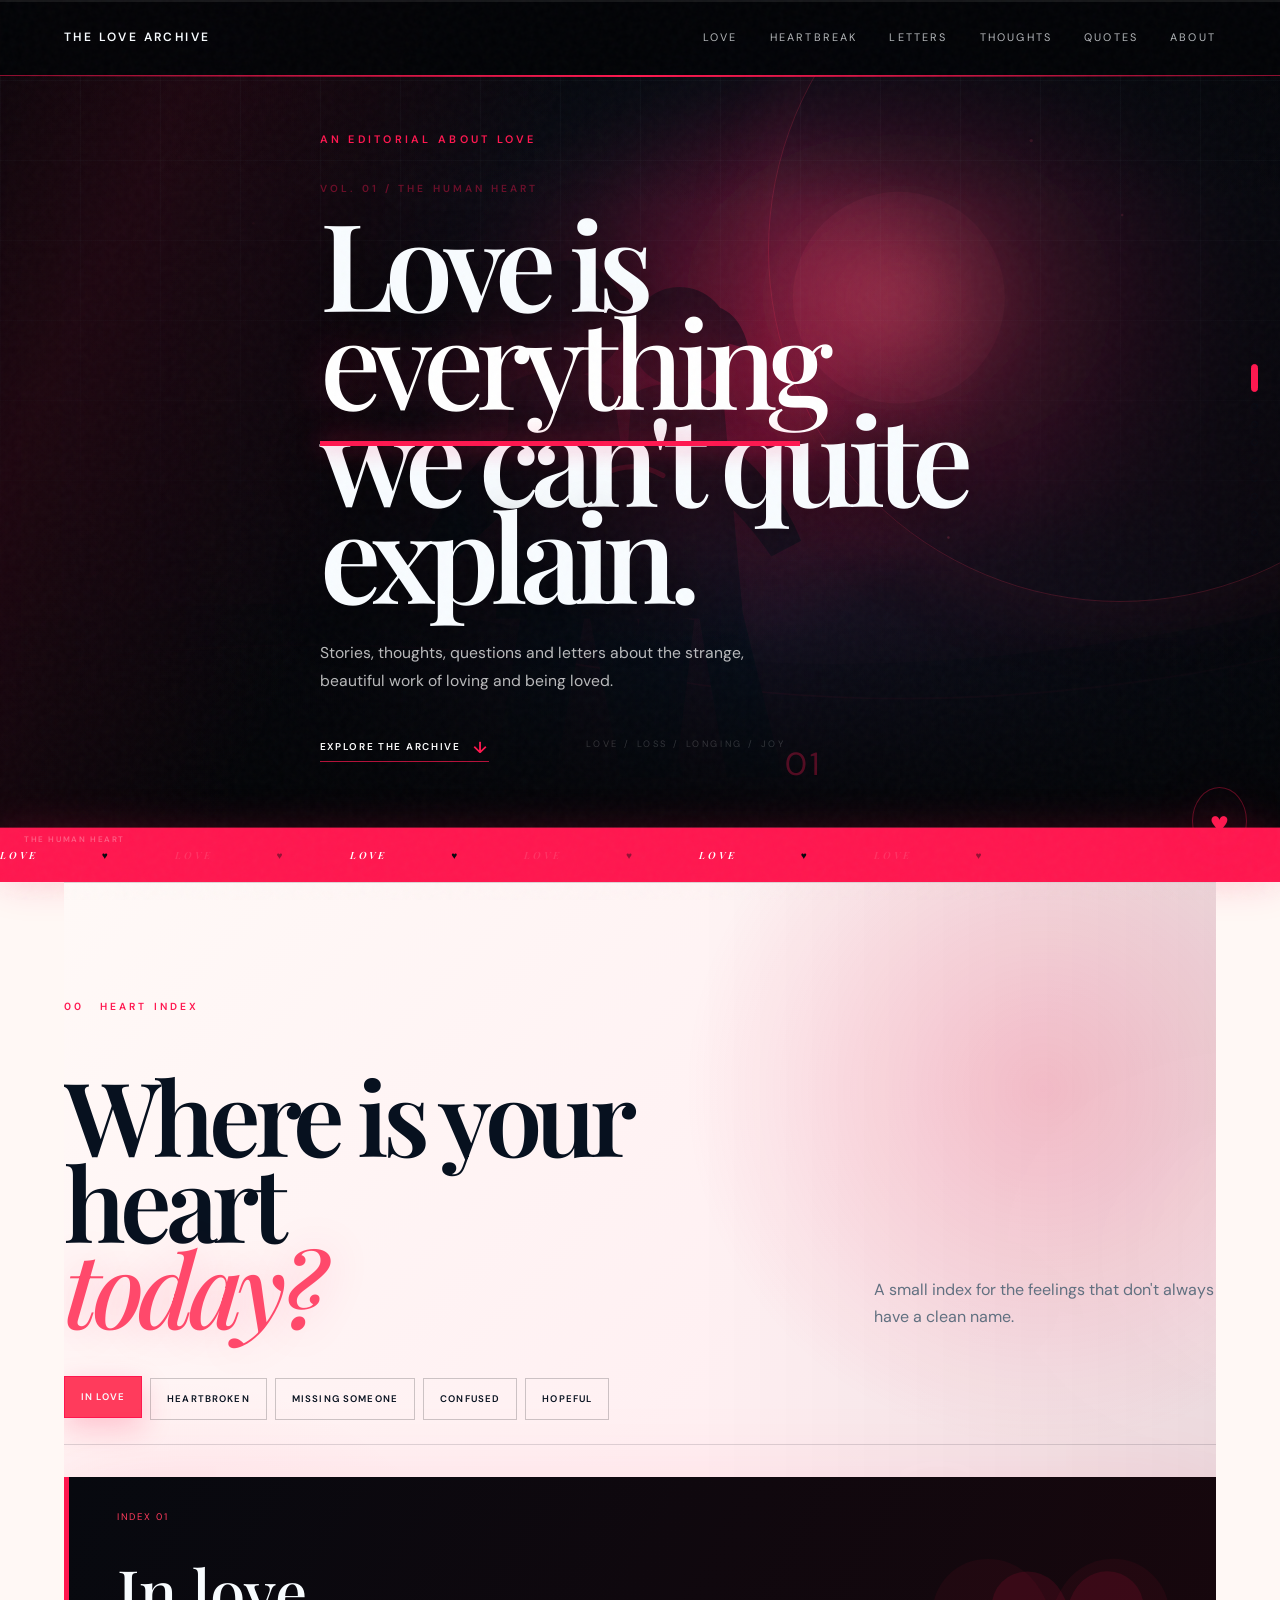
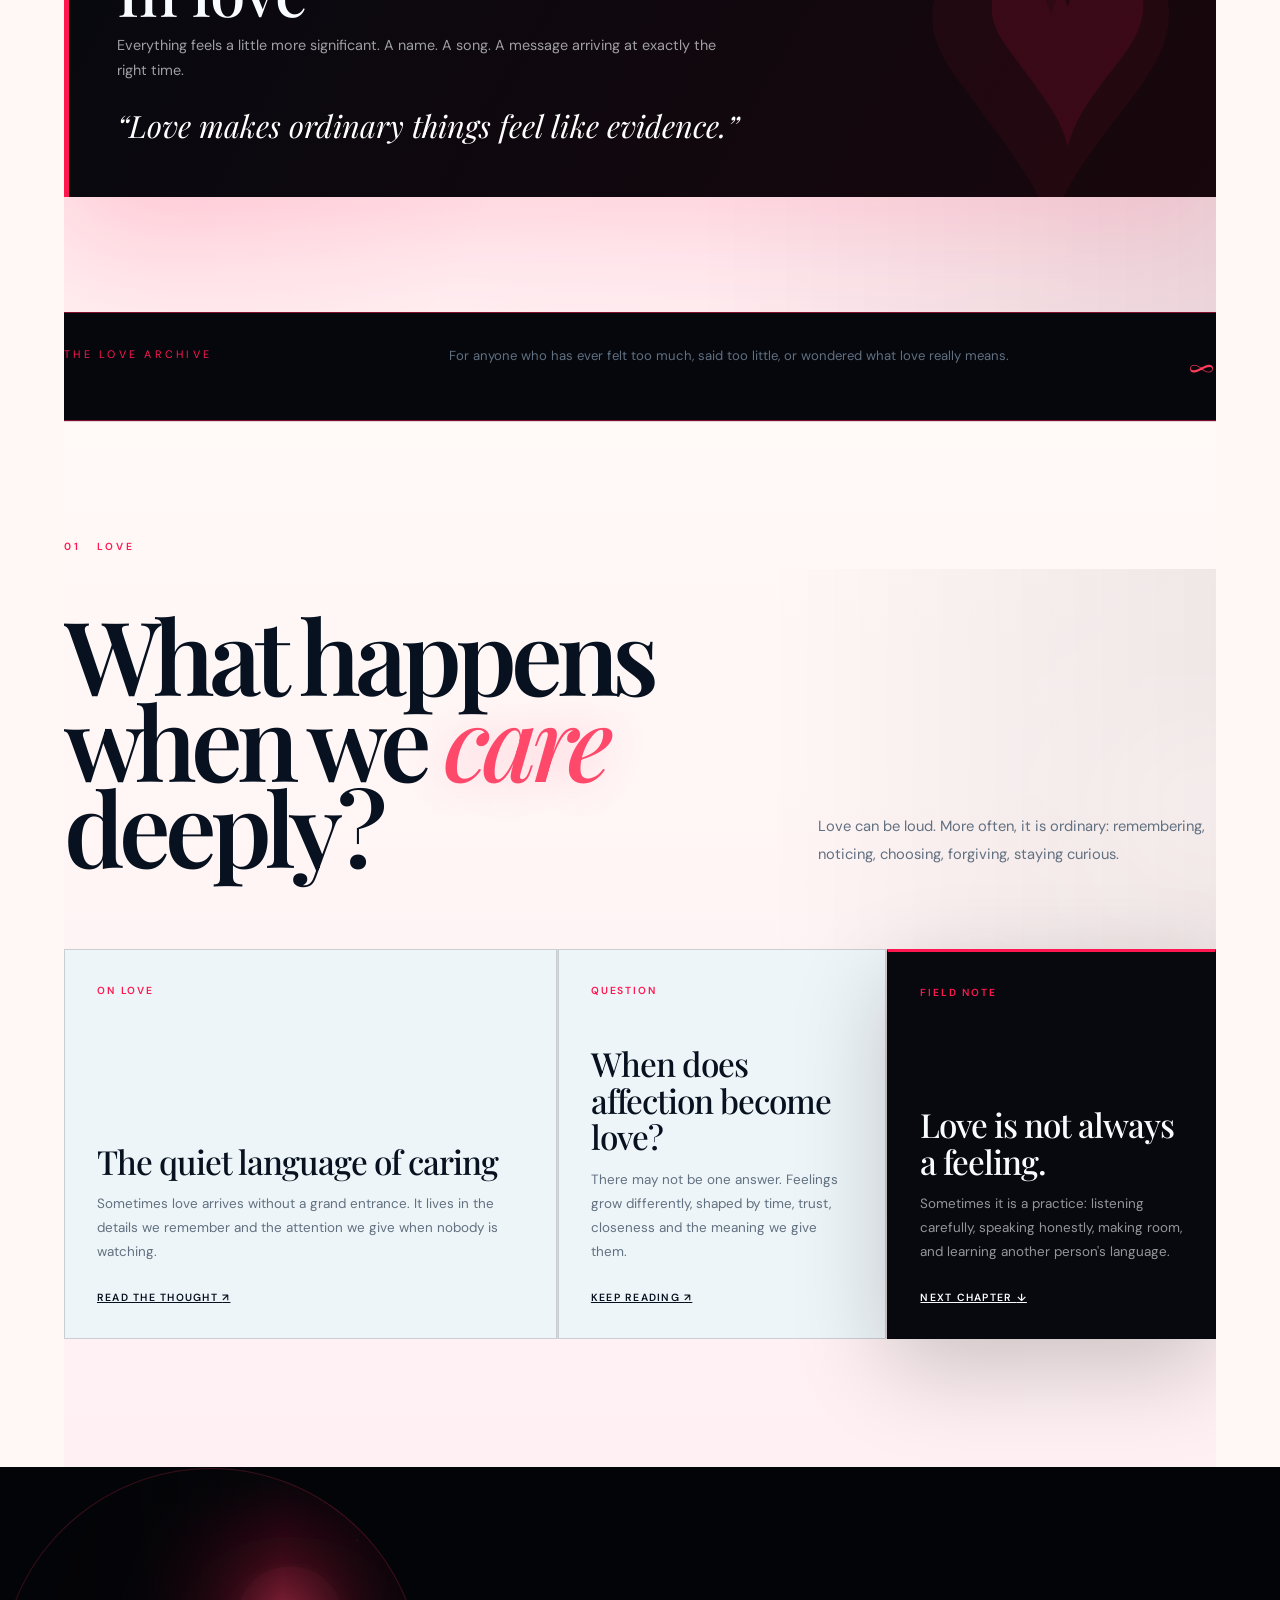
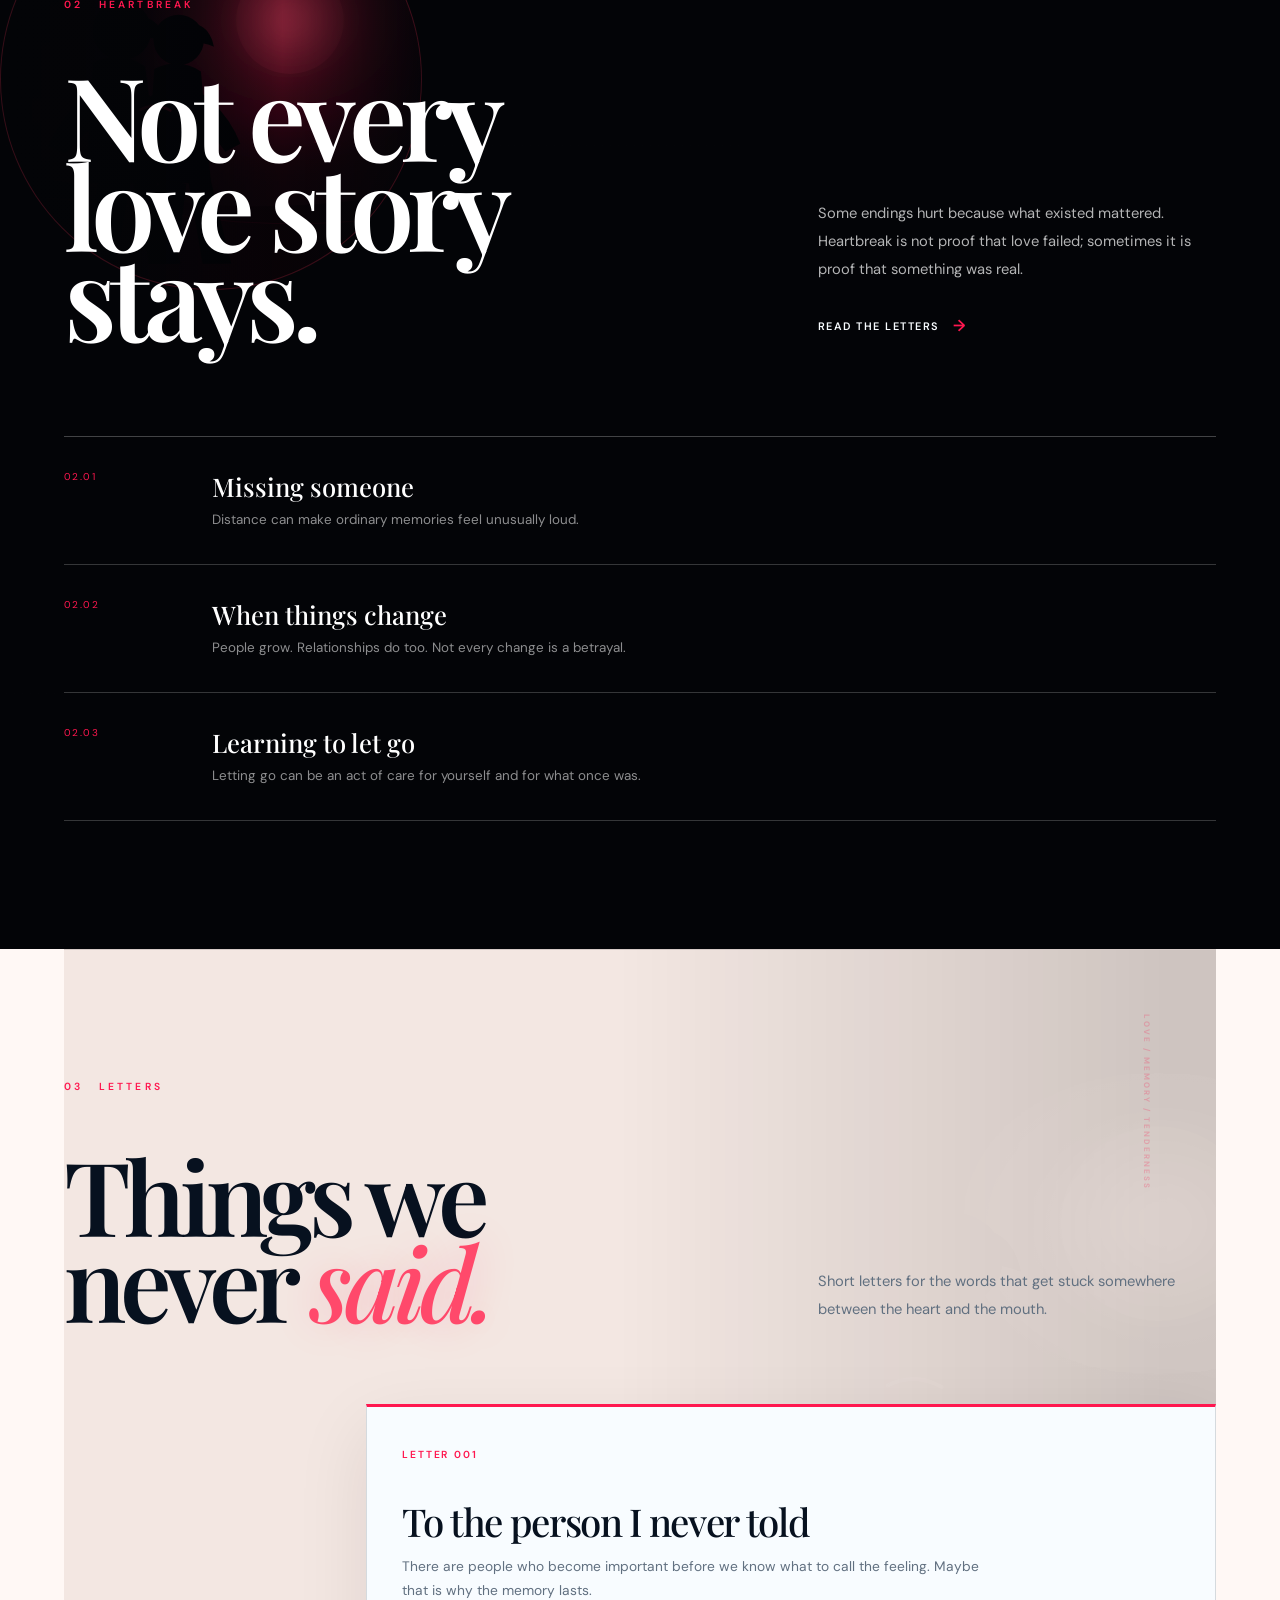
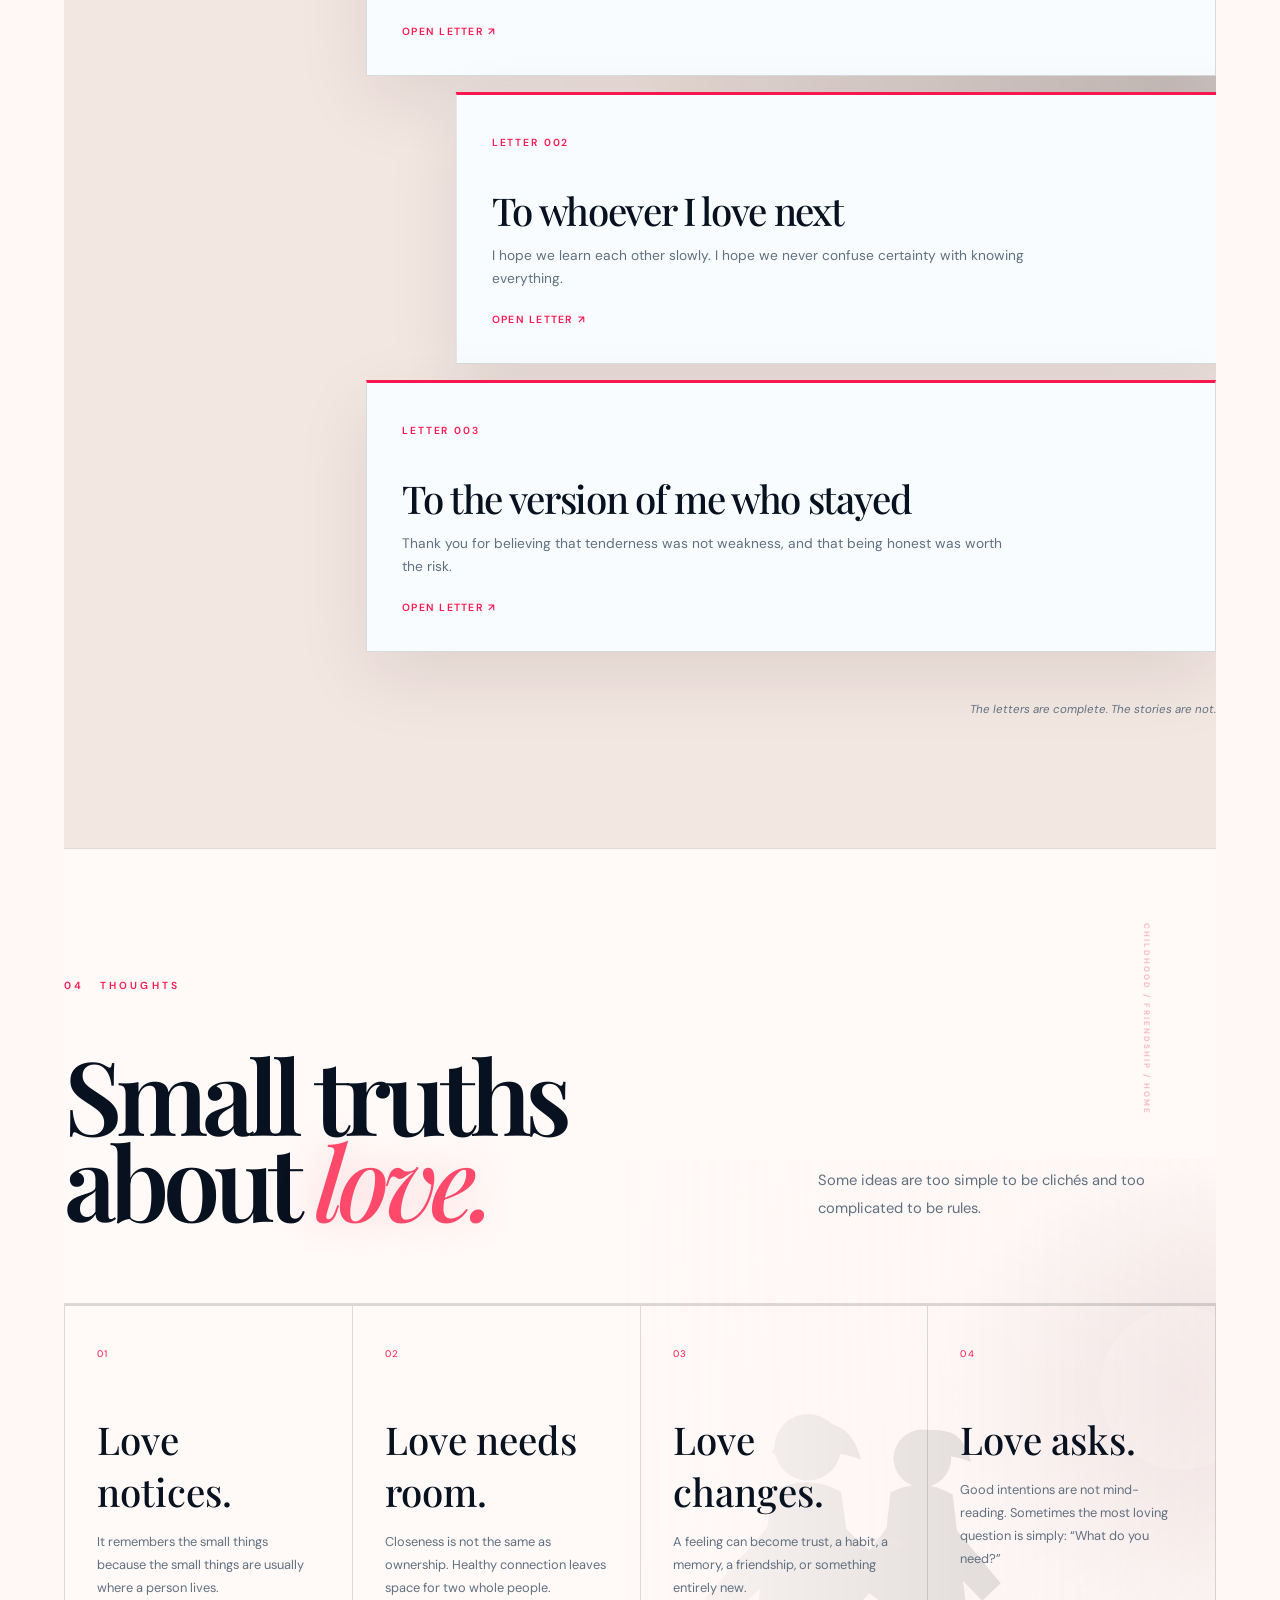
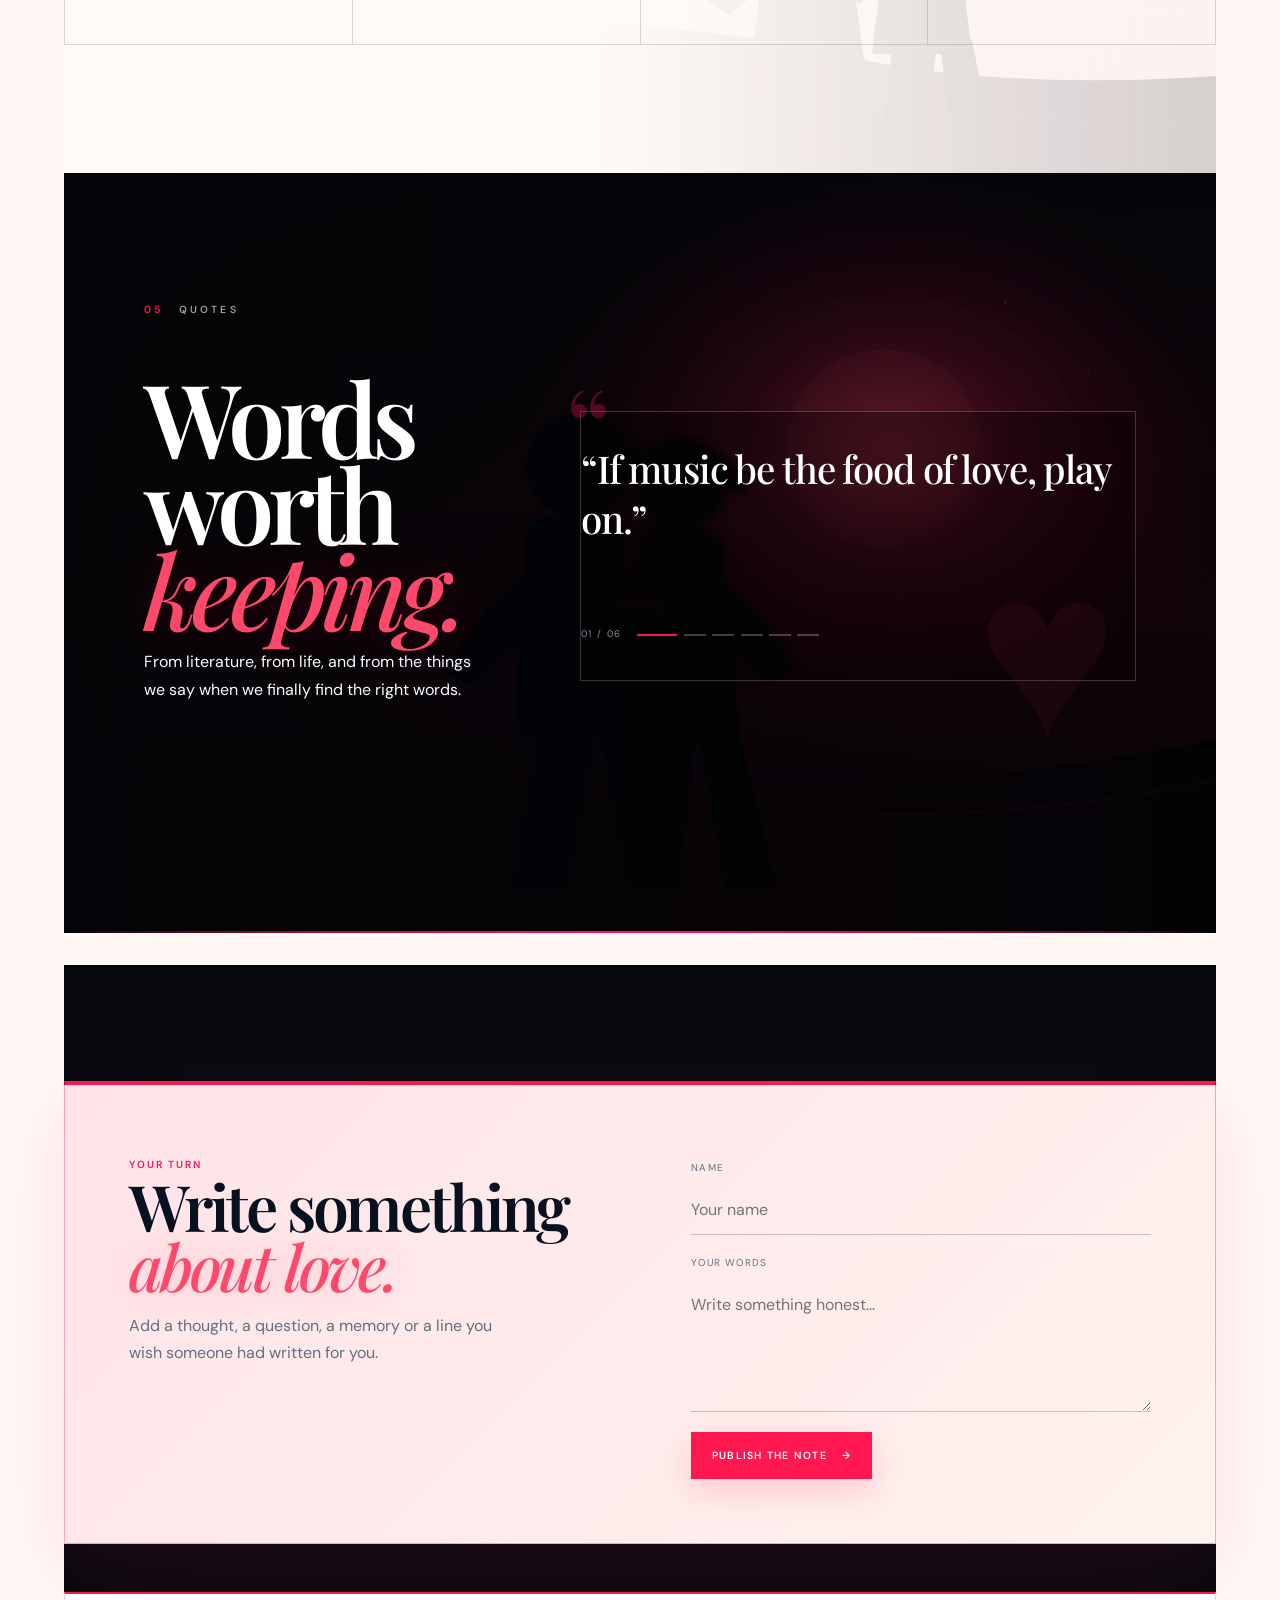
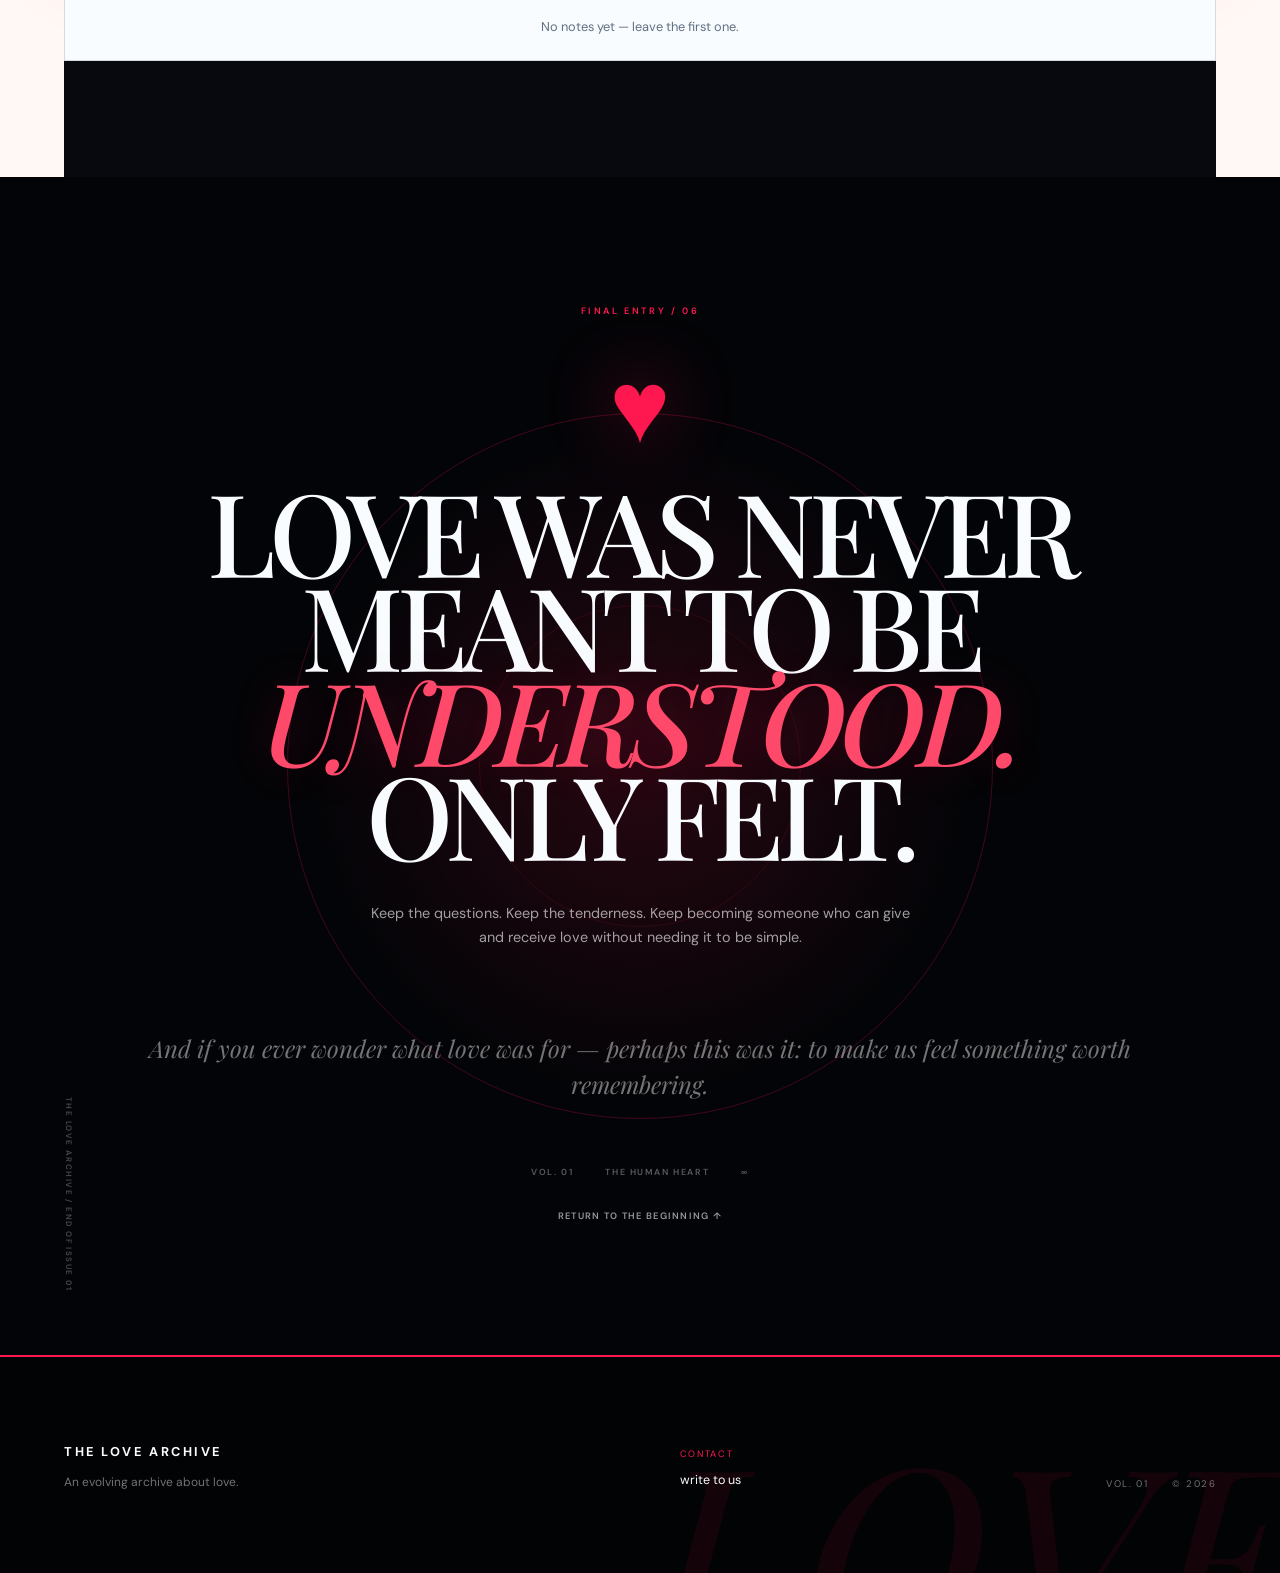
==== commit 172b5a85: "Turn archive navigation into multi-page site" ====
--- a/index.html
+++ b/index.html
@@ -22,9 +22,9 @@
 <div class="love-pulse" aria-hidden="true">♥</div>
 <div class="love-marquee" aria-hidden="true"><div>LOVE / LOVE / LOVE / LOVE / LOVE / LOVE / LOVE / LOVE / LOVE / LOVE / LOVE / LOVE /</div></div>
 <nav class="navbar" id="navbar" aria-label="Primary navigation">
-  <a class="brand" href="#home">THE LOVE ARCHIVE</a>
+  <a class="brand" href="index.html">THE LOVE ARCHIVE</a>
   <button class="nav-toggle" id="navToggle" aria-label="Open navigation" aria-expanded="false"><span></span><span></span><span></span></button>
-  <div class="nav-links" id="navLinks"><a href="#love">Love</a><a href="#heartbreak">Heartbreak</a><a href="#letters">Letters</a><a href="#thoughts">Thoughts</a><a href="#quotes">Quotes</a></div>
+  <div class="nav-links" id="navLinks"><a href="love.html">Love</a><a href="heartbreak.html">Heartbreak</a><a href="letters.html">Letters</a><a href="thoughts.html">Thoughts</a><a href="quotes.html">Quotes</a><a href="about.html">About</a></div>
 </nav>
 <div class="chapter-rail" id="chapterRail" aria-label="Archive chapters"><button class="active" type="button" data-target="home" aria-label="Home"></button><button type="button" data-target="heart-index" aria-label="Heart index"></button><button type="button" data-target="love" aria-label="Love"></button><button type="button" data-target="heartbreak" aria-label="Heartbreak"></button><button type="button" data-target="letters" aria-label="Letters"></button><button type="button" data-target="thoughts" aria-label="Thoughts"></button><button type="button" data-target="quotes" aria-label="Quotes"></button><button type="button" data-target="notes" aria-label="Your turn"></button><button type="button" data-target="manifesto" aria-label="Manifesto"></button></div>
 <header class="hero" id="home">
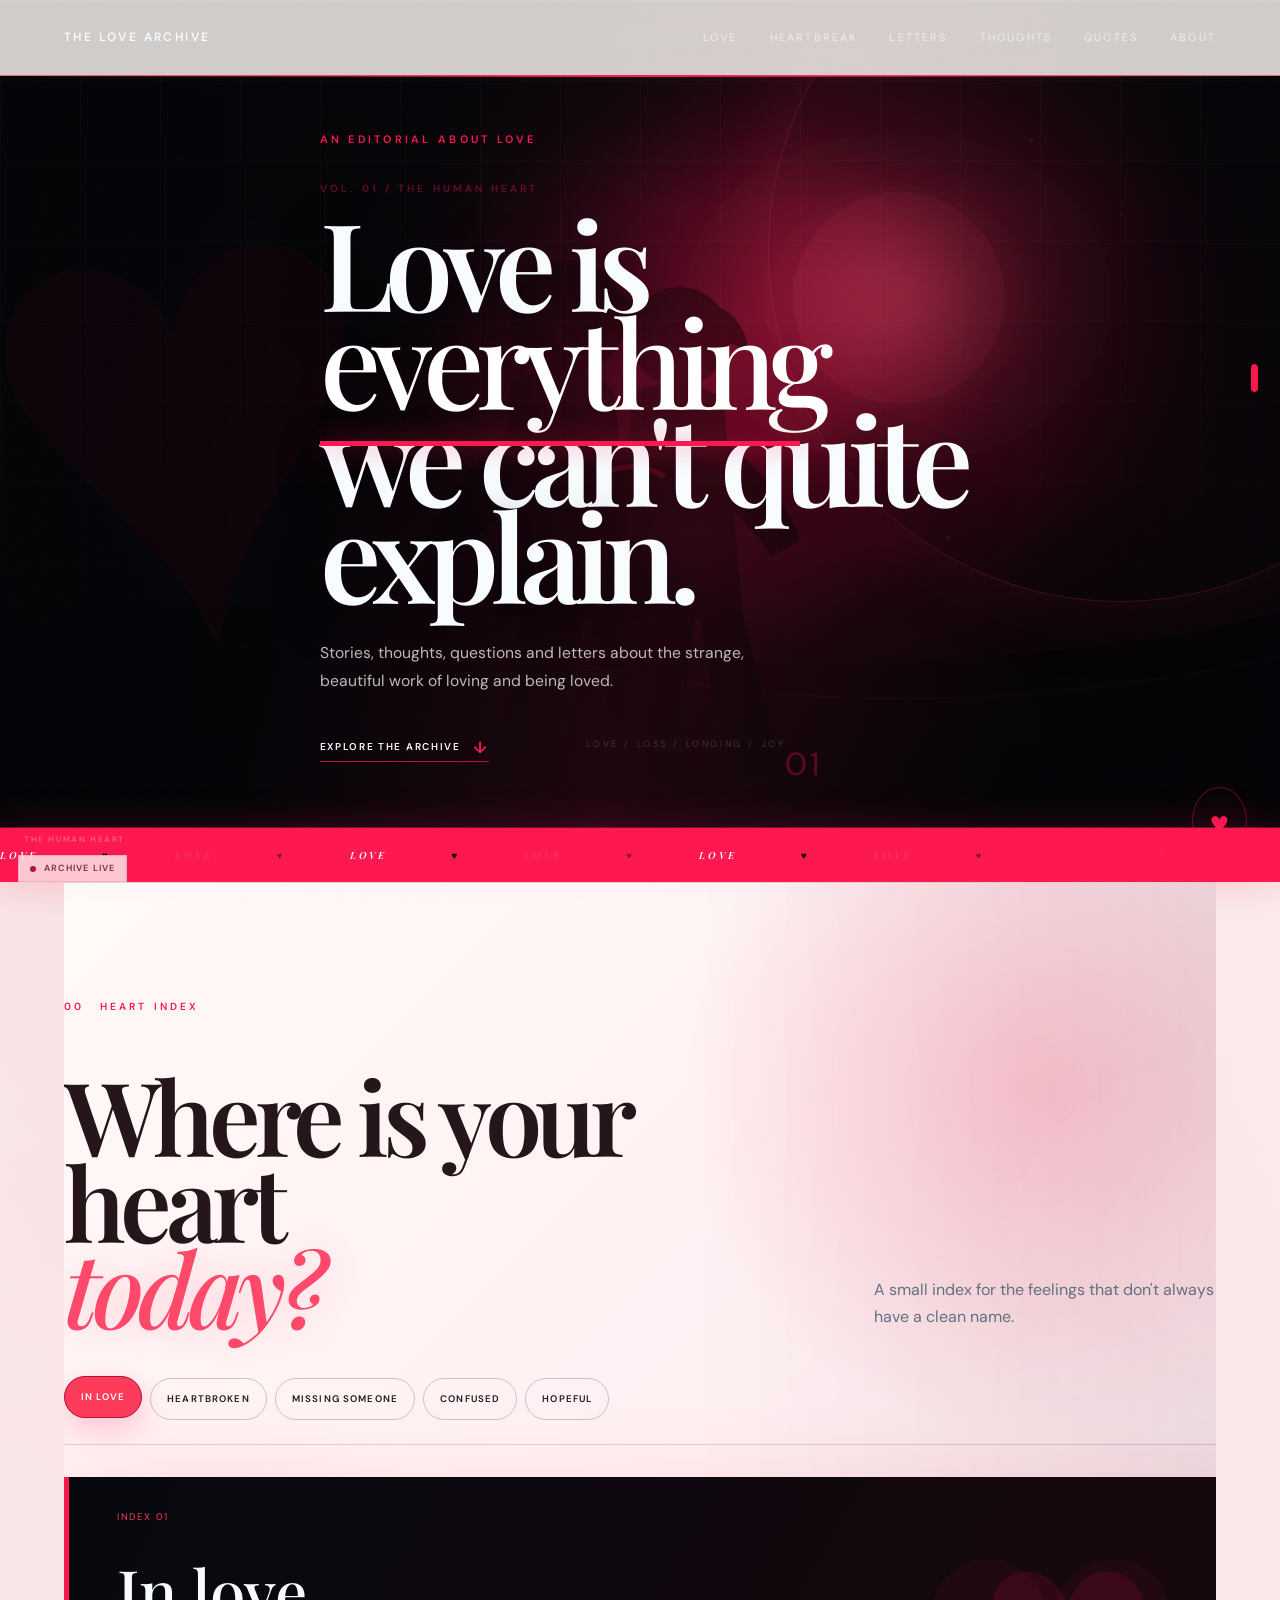
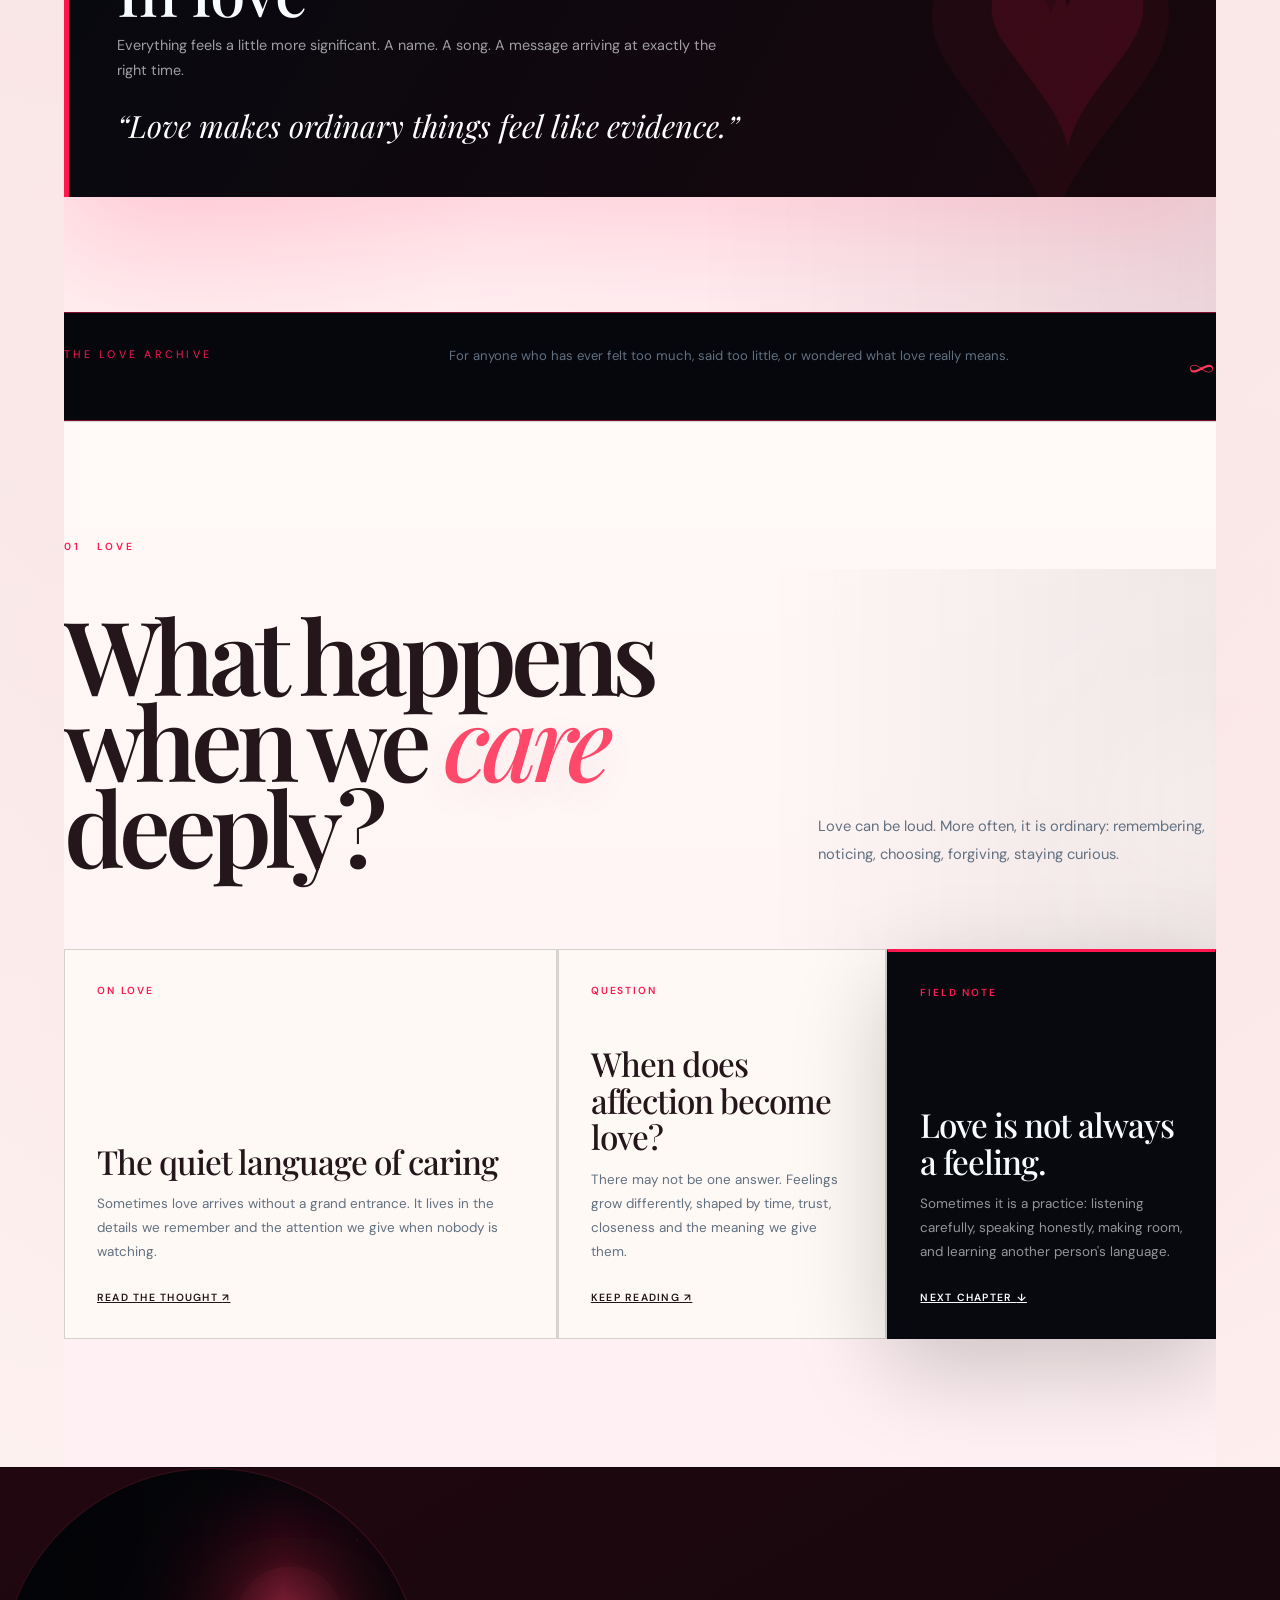
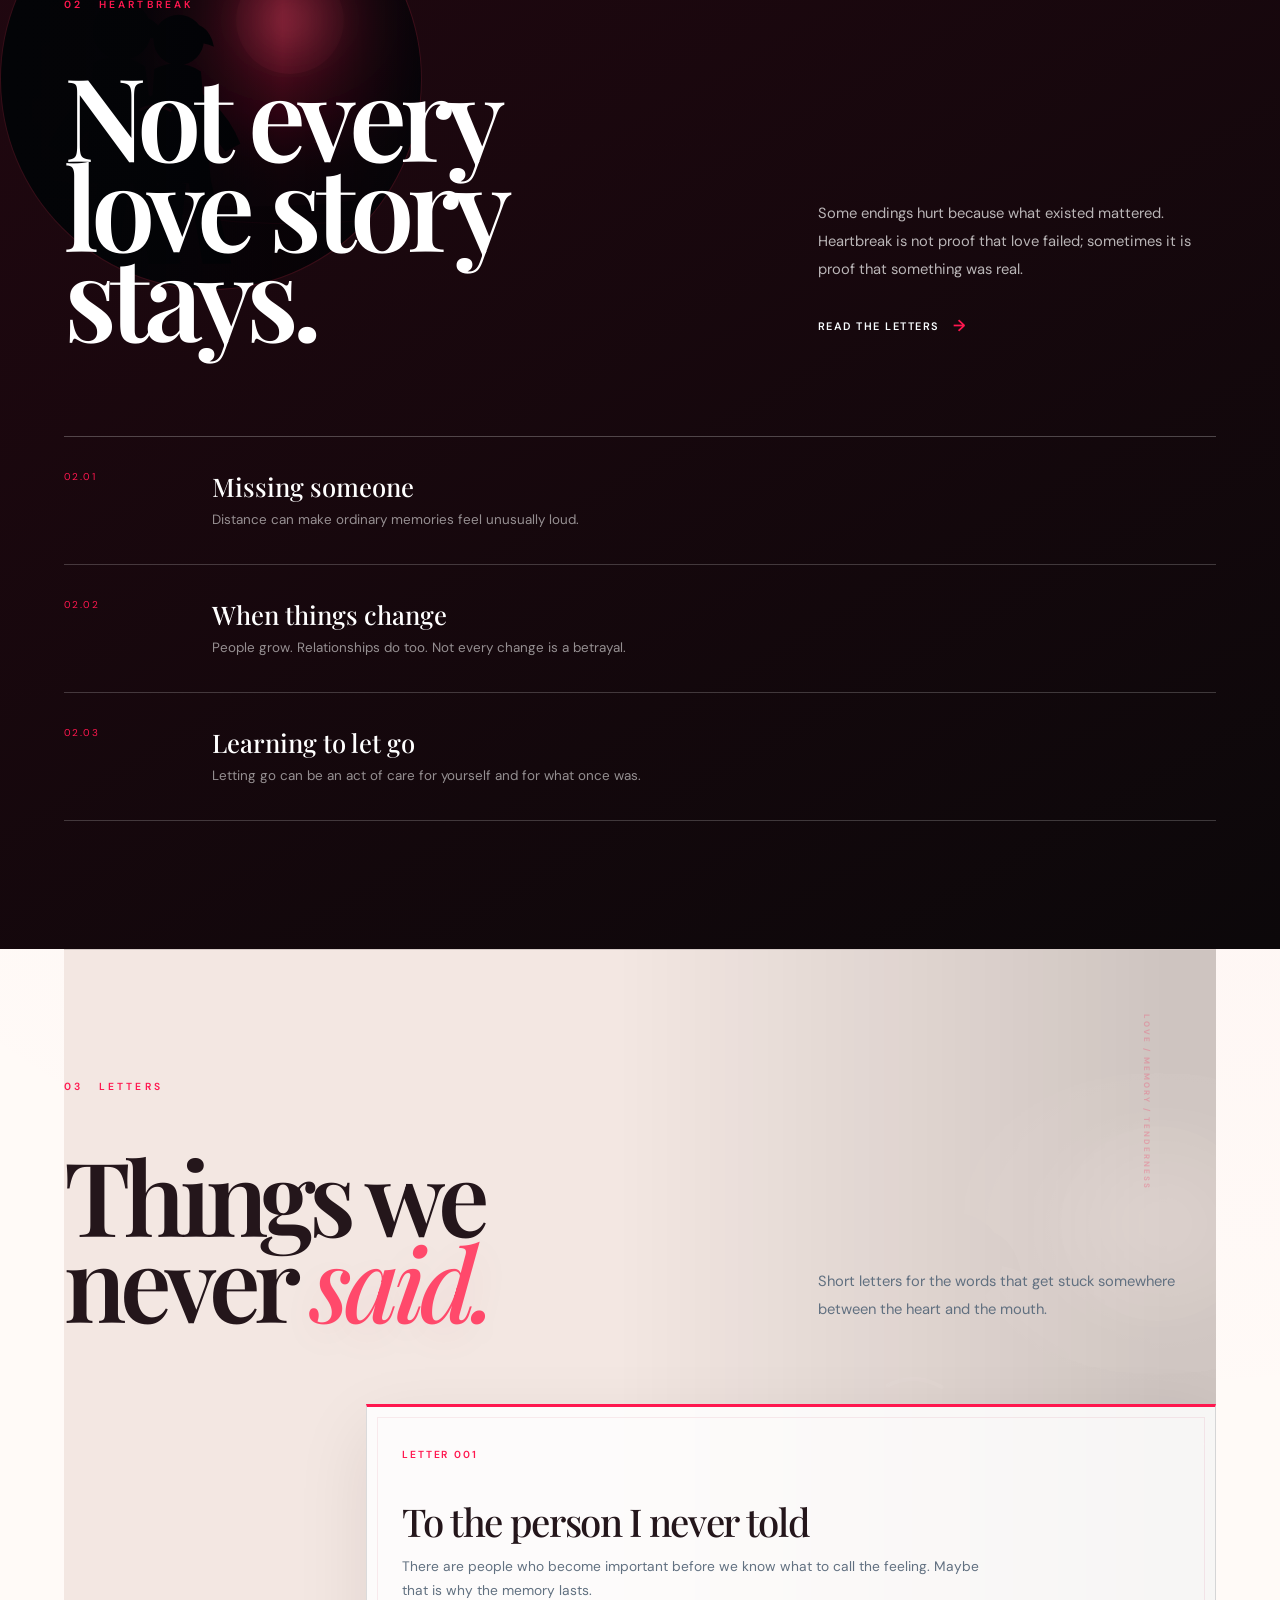
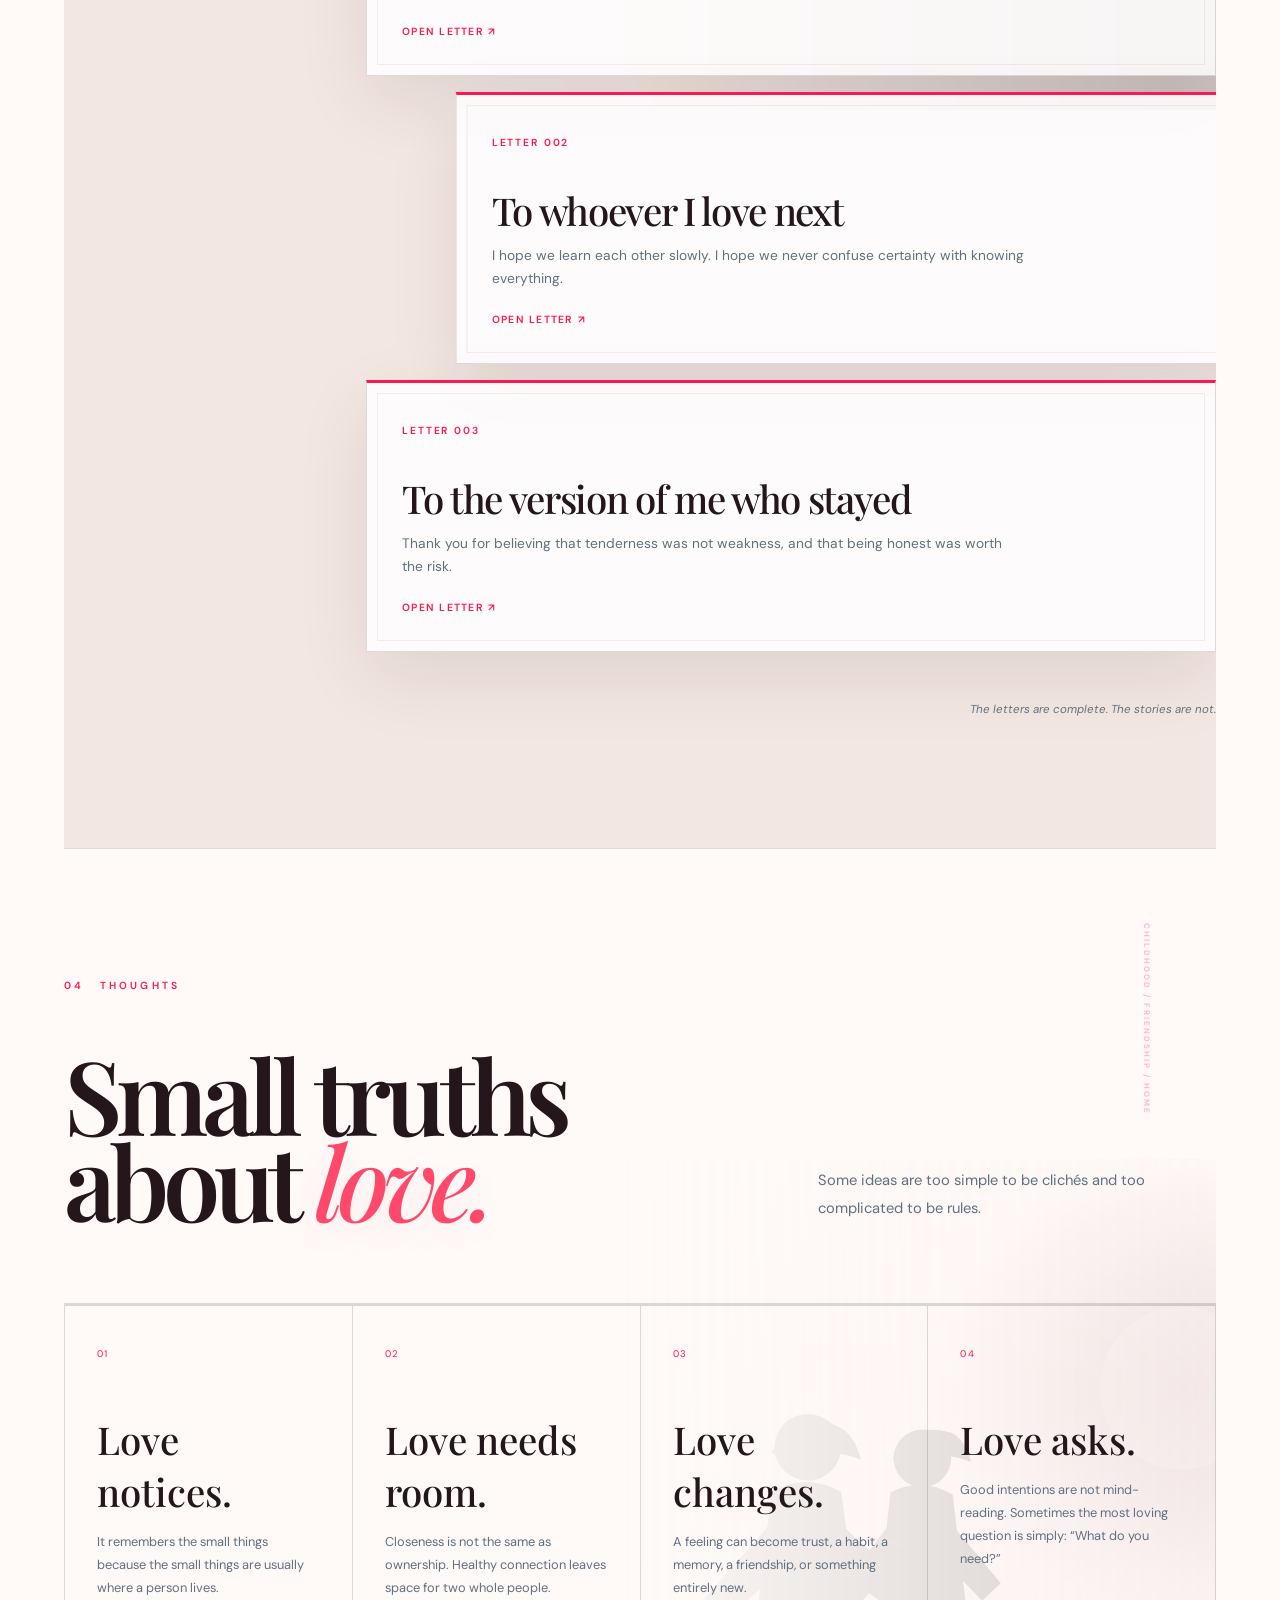
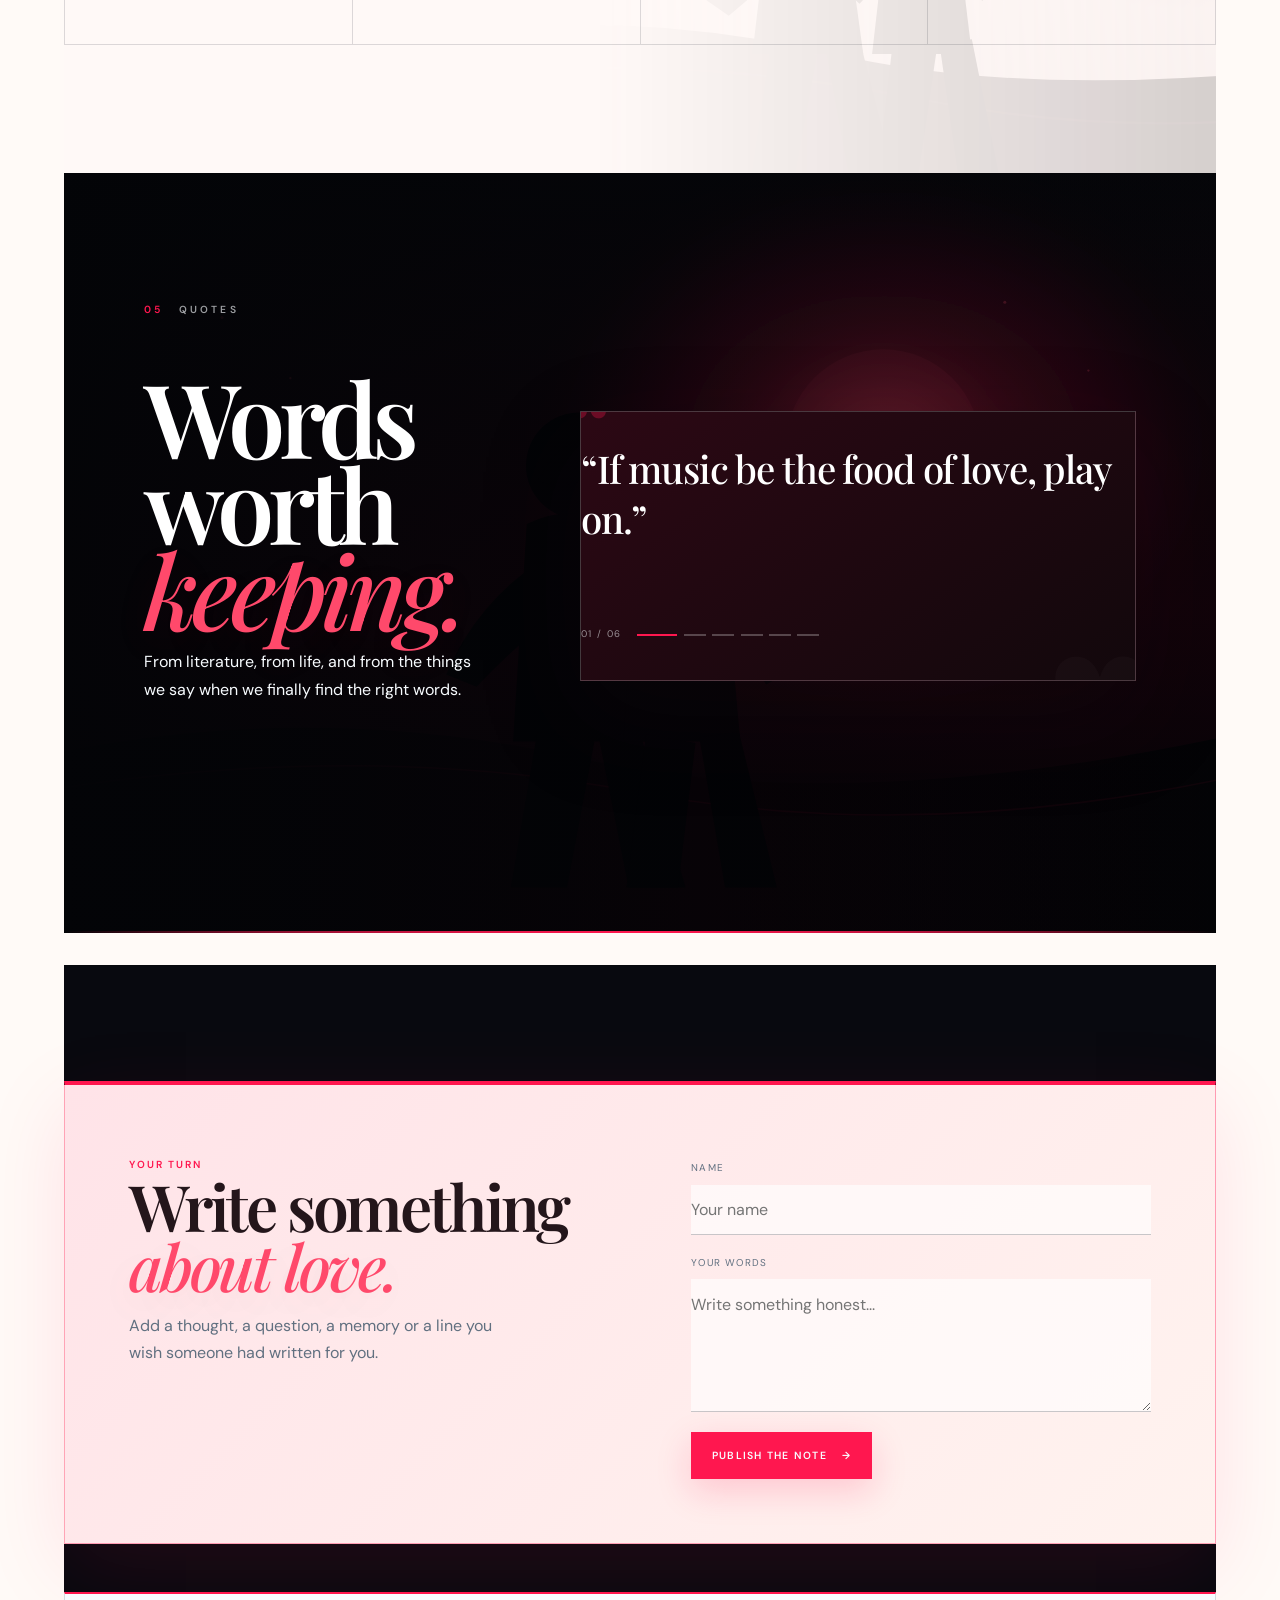
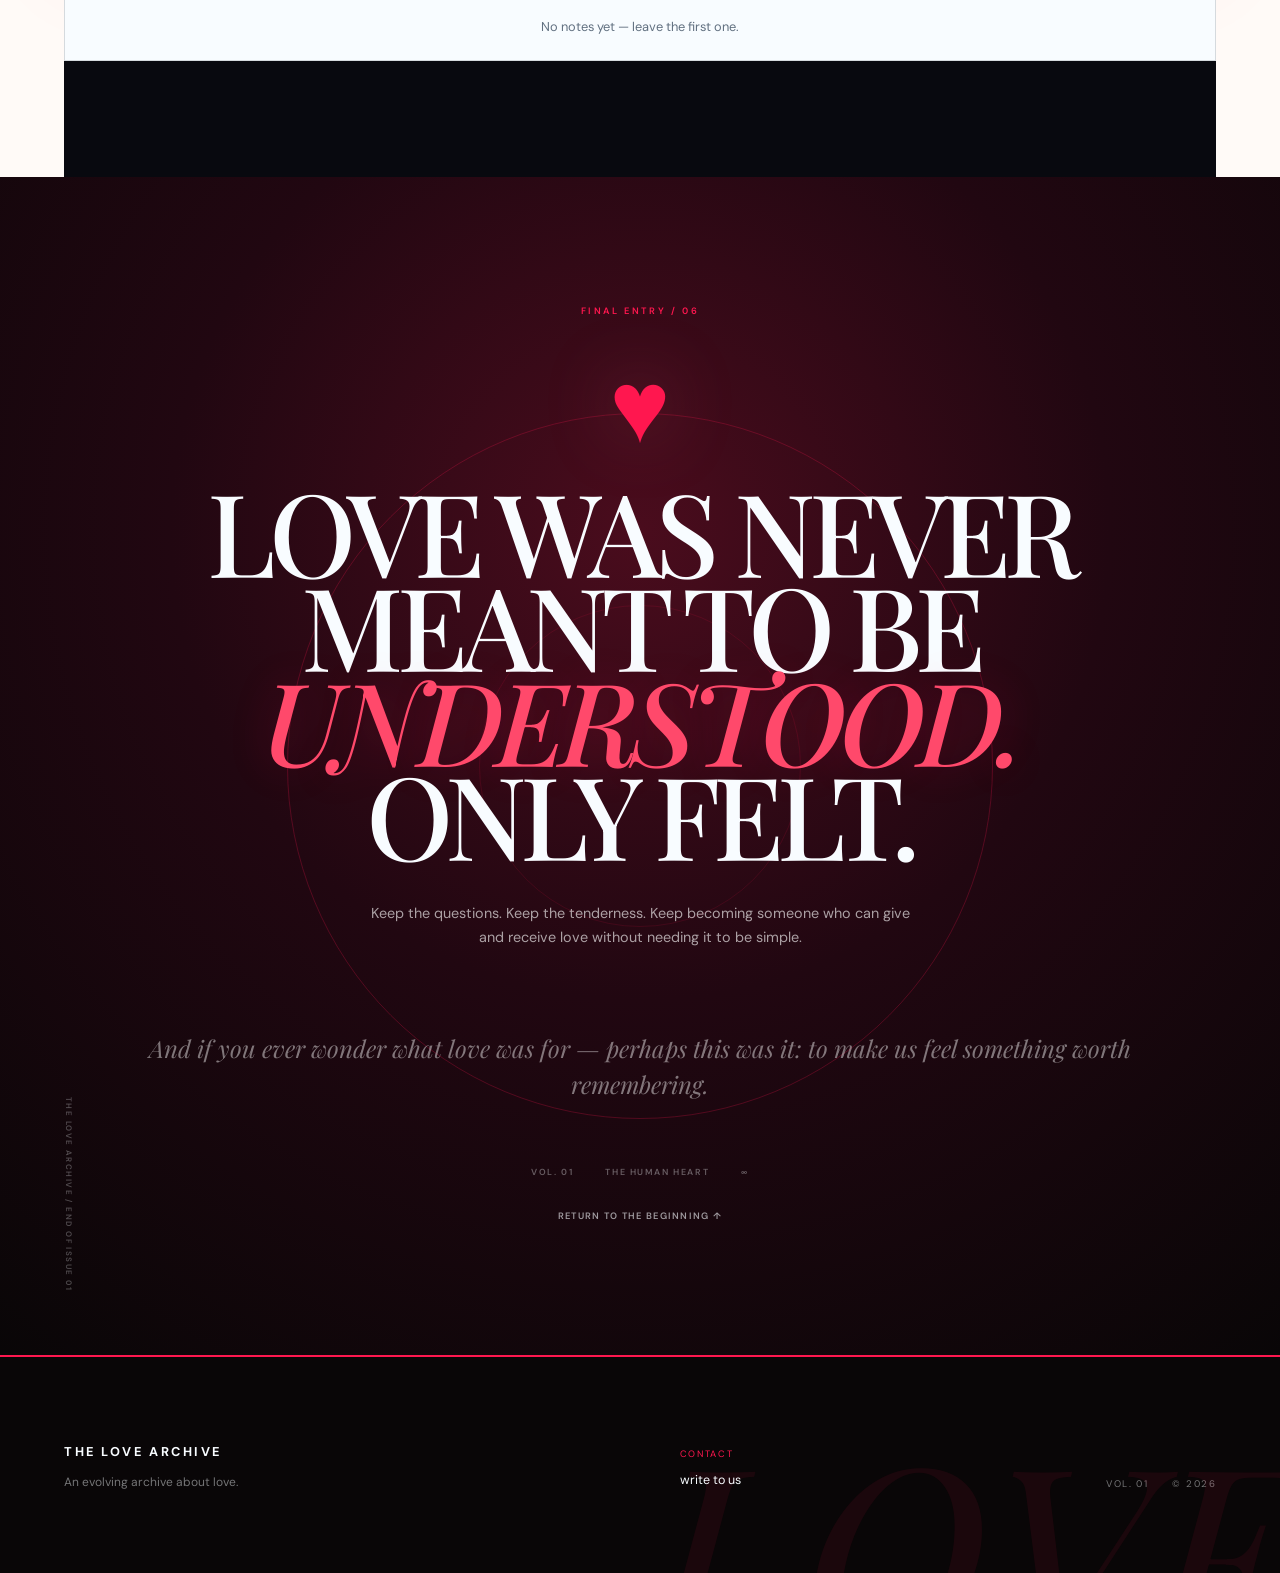
==== commit ce7c49ab: "Wire immersive love-site layer without changing wording" ====
--- a/index.html
+++ b/index.html
@@ -1,38 +1,9 @@
 <!DOCTYPE html>
-<html lang="en">
-<head>
-<meta charset="UTF-8">
-<meta name="viewport" content="width=device-width, initial-scale=1.0">
-<meta name="theme-color" content="#05070d">
-<meta name="description" content="The Love Archive — an editorial space for thoughts, stories, questions, letters, and ideas about love.">
-<title>The Love Archive — About Love</title>
-<link rel="preconnect" href="https://fonts.googleapis.com">
-<link rel="preconnect" href="https://fonts.gstatic.com" crossorigin>
-<link href="https://fonts.googleapis.com/css2?family=DM+Sans:wght@400;500;600&family=Playfair+Display:ital,wght@0,500;0,600;0,700;1,500;1,600&display=swap" rel="stylesheet">
-<link rel="stylesheet" href="style.css">
-<link rel="stylesheet" href="phase2.css">
-<link rel="stylesheet" href="experience.css">
-<link rel="stylesheet" href="final.css">
-<link rel="stylesheet" href="reference.css">
-</head>
-<body>
-<div class="archive-progress" aria-hidden="true"><i id="archiveProgress"></i></div>
-<div class="archive-opening" id="archiveOpening" aria-hidden="true"><div class="opening-inner"><span class="opening-kicker">THE LOVE ARCHIVE</span><div class="opening-heart" aria-hidden="true">♥</div><span class="opening-volume">VOL. 01 / THE HUMAN HEART</span><span class="opening-line">An archive of thoughts about love.</span></div></div>
-<div class="secret-panel" id="secretPanel" hidden><div class="secret-inner"><span class="secret-code">ARCHIVE // 404</span><div class="secret-heart">♥</div><h2>You found what<br><em>wasn't there.</em></h2><p>Some things are hidden because they are unfinished. Some are hidden because someone thought to look.</p><button class="secret-close" id="secretClose" type="button">Return to the archive <span>↗</span></button></div></div>
-<div class="love-pulse" aria-hidden="true">♥</div>
-<div class="love-marquee" aria-hidden="true"><div>LOVE / LOVE / LOVE / LOVE / LOVE / LOVE / LOVE / LOVE / LOVE / LOVE / LOVE / LOVE /</div></div>
-<nav class="navbar" id="navbar" aria-label="Primary navigation">
-  <a class="brand" href="index.html">THE LOVE ARCHIVE</a>
-  <button class="nav-toggle" id="navToggle" aria-label="Open navigation" aria-expanded="false"><span></span><span></span><span></span></button>
-  <div class="nav-links" id="navLinks"><a href="love.html">Love</a><a href="heartbreak.html">Heartbreak</a><a href="letters.html">Letters</a><a href="thoughts.html">Thoughts</a><a href="quotes.html">Quotes</a><a href="about.html">About</a></div>
-</nav>
+<html lang="en"><head><meta charset="UTF-8"><meta name="viewport" content="width=device-width, initial-scale=1.0"><meta name="theme-color" content="#05070d"><meta name="description" content="The Love Archive — an editorial space for thoughts, stories, questions, letters, and ideas about love."><title>The Love Archive — About Love</title><link rel="preconnect" href="https://fonts.googleapis.com"><link rel="preconnect" href="https://fonts.gstatic.com" crossorigin><link href="https://fonts.googleapis.com/css2?family=DM+Sans:wght@400;500;600&family=Playfair+Display:ital,wght@0,500;0,600;0,700;1,500;1,600&display=swap" rel="stylesheet"><link rel="stylesheet" href="style.css"><link rel="stylesheet" href="phase2.css"><link rel="stylesheet" href="experience.css"><link rel="stylesheet" href="final.css"><link rel="stylesheet" href="reference.css"><link rel="stylesheet" href="love-v2.css"></head><body>
+<div class="archive-progress" aria-hidden="true"><i id="archiveProgress"></i></div><div class="archive-opening" id="archiveOpening" aria-hidden="true"><div class="opening-inner"><span class="opening-kicker">THE LOVE ARCHIVE</span><div class="opening-heart" aria-hidden="true">♥</div><span class="opening-volume">VOL. 01 / THE HUMAN HEART</span><span class="opening-line">An archive of thoughts about love.</span></div></div><div class="secret-panel" id="secretPanel" hidden><div class="secret-inner"><span class="secret-code">ARCHIVE // 404</span><div class="secret-heart">♥</div><h2>You found what<br><em>wasn't there.</em></h2><p>Some things are hidden because they are unfinished. Some are hidden because someone thought to look.</p><button class="secret-close" id="secretClose" type="button">Return to the archive <span>↗</span></button></div></div><div class="love-pulse" aria-hidden="true">♥</div><div class="love-marquee" aria-hidden="true"><div>LOVE / LOVE / LOVE / LOVE / LOVE / LOVE / LOVE / LOVE / LOVE / LOVE / LOVE / LOVE /</div></div>
+<nav class="navbar" id="navbar" aria-label="Primary navigation"><a class="brand" href="index.html">THE LOVE ARCHIVE</a><button class="nav-toggle" id="navToggle" aria-label="Open navigation" aria-expanded="false"><span></span><span></span><span></span></button><div class="nav-links" id="navLinks"><a href="love.html">Love</a><a href="heartbreak.html">Heartbreak</a><a href="letters.html">Letters</a><a href="thoughts.html">Thoughts</a><a href="quotes.html">Quotes</a><a href="about.html">About</a></div></nav>
 <div class="chapter-rail" id="chapterRail" aria-label="Archive chapters"><button class="active" type="button" data-target="home" aria-label="Home"></button><button type="button" data-target="heart-index" aria-label="Heart index"></button><button type="button" data-target="love" aria-label="Love"></button><button type="button" data-target="heartbreak" aria-label="Heartbreak"></button><button type="button" data-target="letters" aria-label="Letters"></button><button type="button" data-target="thoughts" aria-label="Thoughts"></button><button type="button" data-target="quotes" aria-label="Quotes"></button><button type="button" data-target="notes" aria-label="Your turn"></button><button type="button" data-target="manifesto" aria-label="Manifesto"></button></div>
-<header class="hero" id="home">
-  <div class="hero-grid" aria-hidden="true"></div><div class="hero-orbit" aria-hidden="true"></div>
-  <div class="hero-content"><p class="eyebrow">An editorial about love</p><p class="issue">VOL. 01 / THE HUMAN HEART</p><h1>Love is<br><em>everything</em><br>we can't quite explain.</h1><p class="hero-deck">Stories, thoughts, questions and letters about the strange, beautiful work of loving and being loved.</p><a class="text-link" href="#love">Explore the archive <span>↓</span></a></div>
-  <div class="hero-side" aria-hidden="true"><span>LOVE / LOSS / LONGING / JOY</span><span>01</span></div>
-</header>
-<main>
+<header class="hero" id="home"><div class="hero-grid" aria-hidden="true"></div><div class="hero-orbit" aria-hidden="true"></div><div class="hero-content"><p class="eyebrow">An editorial about love</p><p class="issue">VOL. 01 / THE HUMAN HEART</p><h1>Love is<br><em>everything</em><br>we can't quite explain.</h1><p class="hero-deck">Stories, thoughts, questions and letters about the strange, beautiful work of loving and being loved.</p><a class="text-link" href="#love">Explore the archive <span>↓</span></a></div><div class="hero-side" aria-hidden="true"><span>LOVE / LOSS / LONGING / JOY</span><span>01</span></div></header><main>
 <section class="archive-ticker" aria-hidden="true"><span>LOVE</span><span>LOVE</span><span>LOVE</span><span>LOVE</span><span>LOVE</span><span>LOVE</span></section>
 <section class="section heart-index" id="heart-index"><div class="section-top"><span>00</span><p>HEART INDEX</p></div><div class="heart-index-head"><h2>Where is your heart<br><em>today?</em></h2><p>A small index for the feelings that don't always have a clean name.</p></div><div class="heart-tabs" role="tablist" aria-label="Heart feelings"><button class="heart-tab active" type="button" role="tab" aria-selected="true" data-feeling="love">In love</button><button class="heart-tab" type="button" role="tab" aria-selected="false" data-feeling="broken">Heartbroken</button><button class="heart-tab" type="button" role="tab" aria-selected="false" data-feeling="missing">Missing someone</button><button class="heart-tab" type="button" role="tab" aria-selected="false" data-feeling="confused">Confused</button><button class="heart-tab" type="button" role="tab" aria-selected="false" data-feeling="hopeful">Hopeful</button></div><article class="heart-entry" id="heartEntry"><span class="heart-entry-no">INDEX 01</span><h3>In love</h3><p>Everything feels a little more significant. A name. A song. A message arriving at exactly the right time.</p><blockquote>“Love makes ordinary things feel like evidence.”</blockquote></article></section>
 <section class="intro-strip" aria-label="Introduction"><p>THE LOVE ARCHIVE</p><p>For anyone who has ever felt too much, said too little, or wondered what love really means.</p><span>∞</span></section>
@@ -42,9 +13,5 @@
 <section class="section thoughts" id="thoughts"><div class="section-top"><span>04</span><p>THOUGHTS</p></div><div class="thoughts-head"><h2>Small truths<br>about <em>love.</em></h2><p>Some ideas are too simple to be clichés and too complicated to be rules.</p></div><div class="thought-grid"><article><span>01</span><h3>Love notices.</h3><p>It remembers the small things because the small things are usually where a person lives.</p></article><article><span>02</span><h3>Love needs room.</h3><p>Closeness is not the same as ownership. Healthy connection leaves space for two whole people.</p></article><article><span>03</span><h3>Love changes.</h3><p>A feeling can become trust, a habit, a memory, a friendship, or something entirely new.</p></article><article><span>04</span><h3>Love asks.</h3><p>Good intentions are not mind-reading. Sometimes the most loving question is simply: “What do you need?”</p></article></div></section>
 <section class="section quotes" id="quotes"><div class="section-top"><span>05</span><p>QUOTES</p></div><div class="quote-layout"><div><h2>Words worth<br><em>keeping.</em></h2><p>From literature, from life, and from the things we say when we finally find the right words.</p></div><div class="quote-box"><div class="quote-mark">“</div><blockquote id="quoteText"></blockquote><div class="quote-controls"><span id="quoteIndex"></span><div id="quoteDots"></div></div></div></div></section>
 <section class="section note-section" id="notes"><div class="note-card"><div><span class="article-tag">YOUR TURN</span><h2>Write something<br><em>about love.</em></h2><p>Add a thought, a question, a memory or a line you wish someone had written for you.</p></div><form id="messageForm"><label class="field-label" for="msgName">Name</label><input class="field-input" id="msgName" type="text" placeholder="Your name" autocomplete="off"><label class="field-label" for="msgText">Your words</label><textarea class="field-textarea" id="msgText" rows="4" placeholder="Write something honest..."></textarea><p class="field-error" id="formError" hidden>Please add your name and your words.</p><button type="submit" class="btn">Publish the note <span>→</span></button></form></div><ul class="message-wall" id="messageWall"></ul></section>
-<section class="archive-manifesto" id="manifesto"><span class="archive-stamp">THE LOVE ARCHIVE / END OF ISSUE 01</span><div class="manifesto-inner"><span class="manifesto-kicker">FINAL ENTRY / 06</span><div class="manifesto-heart" aria-hidden="true">♥</div><h2>LOVE WAS NEVER<br>MEANT TO BE <em>UNDERSTOOD.</em><br>ONLY FELT.</h2><p class="manifesto-sub">Keep the questions. Keep the tenderness. Keep becoming someone who can give and receive love without needing it to be simple.</p><p class="final-whisper">And if you ever wonder what love was for — perhaps this was it: to make us feel something worth remembering.</p><div class="manifesto-end"><span>VOL. 01</span><span>THE HUMAN HEART</span><span>∞</span></div><a class="back-top" href="#home">Return to the beginning ↑</a></div></section>
-</main>
-<footer class="footer"><div><strong>THE LOVE ARCHIVE</strong><p>An evolving archive about love.</p></div><div class="footer-contact"><span>CONTACT</span><a class="footer-secret" href="mailto:xypher404x@gmail.com" aria-label="Email the Love Archive">write to us</a></div><div><span>VOL. 01</span><span>© 2026</span></div></footer>
-<script src="script.js"></script>
-</body>
-</html>
+<section class="archive-manifesto" id="manifesto"><span class="archive-stamp">THE LOVE ARCHIVE / END OF ISSUE 01</span><div class="manifesto-inner"><span class="manifesto-kicker">FINAL ENTRY / 06</span><div class="manifesto-heart" aria-hidden="true">♥</div><h2>LOVE WAS NEVER<br>MEANT TO BE <em>UNDERSTOOD.</em><br>ONLY FELT.</h2><p class="manifesto-sub">Keep the questions. Keep the tenderness. Keep becoming someone who can give and receive love without needing it to be simple.</p><p class="final-whisper">And if you ever wonder what love was for — perhaps this was it: to make us feel something worth remembering.</p><div class="manifesto-end"><span>VOL. 01</span><span>THE HUMAN HEART</span><span>∞</span></div><a class="back-top" href="#home">Return to the beginning ↑</a></div></section></main>
+<footer class="footer"><div><strong>THE LOVE ARCHIVE</strong><p>An evolving archive about love.</p></div><div class="footer-contact"><span>CONTACT</span><a class="footer-secret" href="mailto:xypher404x@gmail.com" aria-label="Email the Love Archive">write to us</a></div><div><span>VOL. 01</span><span>© 2026</span></div></footer><script src="script.js"></script><script src="love-v2.js"></script></body></html>
--- a/love-v2.css
+++ b/love-v2.css
@@ -0,0 +1,19 @@
+/* LOVE ARCHIVE V2 — atmosphere only; existing copy untouched */
+:root{--love:#b3123d;--rose:#e85d75;--paper:#fff9f5;--ink:#24161b;--wine:#260711}
+html{scroll-behavior:smooth}body{background:radial-gradient(circle at 15% 10%,rgba(179,18,61,.10),transparent 30%),radial-gradient(circle at 85% 28%,rgba(232,93,117,.08),transparent 28%),#fffaf7;color:var(--ink)}
+body:before{content:"";position:fixed;inset:0;pointer-events:none;z-index:9990;opacity:.035;background-image:url("data:image/svg+xml,%3Csvg xmlns='http://www.w3.org/2000/svg' width='120' height='120' viewBox='0 0 120 120'%3E%3Cfilter id='n'%3E%3CfeTurbulence type='fractalNoise' baseFrequency='.8' numOctaves='3' stitchTiles='stitch'/%3E%3C/filter%3E%3Crect width='100%25' height='100%25' filter='url(%23n)' opacity='.6'/%3E%3C/svg%3E")}
+.navbar{background:rgba(255,250,247,.82)!important;backdrop-filter:blur(18px);-webkit-backdrop-filter:blur(18px);border-bottom:1px solid rgba(75,22,39,.09)}
+.brand{letter-spacing:.12em}.hero{position:relative;overflow:hidden;background:linear-gradient(135deg,#fffaf7 0%,#fff3f2 45%,#f7dfe3 100%)}
+.hero:after{content:"♥";position:absolute;right:-2vw;bottom:-18vw;font-family:serif;font-size:min(54vw,700px);line-height:1;color:rgba(179,18,61,.045);transform:rotate(-8deg);pointer-events:none}
+.hero-content{position:relative;z-index:2}.hero h1 em,.feature h2 em,.letters h2 em,.thoughts h2 em,.quotes h2 em,.note-card h2 em{color:var(--love);text-shadow:0 12px 40px rgba(179,18,61,.08)}
+.text-link,.article a,.letter-open{transition:transform .25s ease,color .25s ease}.text-link:hover,.article a:hover,.letter-open:hover{color:var(--love);transform:translateX(4px)}
+.section{position:relative}.article,.letter-card,.thought-grid article,.heart-entry,.note-card{transition:transform .35s cubic-bezier(.2,.8,.2,1),box-shadow .35s ease,border-color .35s ease}.article:hover,.letter-card:hover,.thought-grid article:hover{transform:translateY(-6px);box-shadow:0 24px 60px rgba(73,19,37,.10);border-color:rgba(179,18,61,.25)}
+.heart-index{background:linear-gradient(180deg,#fffaf7,#fff3f1)}.heart-tab{border-radius:999px!important}.heart-tab.active{background:var(--love)!important;color:white!important;border-color:var(--love)!important}.heart-entry{background:rgba(255,255,255,.68);backdrop-filter:blur(10px);box-shadow:0 30px 90px rgba(93,20,43,.08)}
+.heartbreak{background:linear-gradient(150deg,#210710,#0c080a)!important}.letters{background:linear-gradient(180deg,#fffaf7,#f9eee9)}.letter-card{background:rgba(255,255,255,.84)!important;box-shadow:0 20px 70px rgba(70,18,34,.07)}
+.letter-card:before{content:"";position:absolute;inset:10px;border:1px solid rgba(179,18,61,.08);pointer-events:none}.quote-box{position:relative;overflow:hidden;background:linear-gradient(145deg,#2c0814,#12080c)!important;box-shadow:0 35px 100px rgba(38,7,17,.22)}.quote-box:after{content:"♥";position:absolute;right:-18px;bottom:-65px;font-size:180px;color:rgba(255,255,255,.025);pointer-events:none}
+.note-section{background:linear-gradient(180deg,#f8e9e7,#fffaf7)}.field-input,.field-textarea{background:rgba(255,255,255,.65)!important;transition:border-color .25s,box-shadow .25s}.field-input:focus,.field-textarea:focus{border-color:var(--love)!important;box-shadow:0 0 0 4px rgba(179,18,61,.07)}
+.archive-manifesto{background:radial-gradient(circle at 50% 30%,#4a0c1d 0,#210711 45%,#090607 100%)!important}.manifesto-heart{filter:drop-shadow(0 0 35px rgba(232,93,117,.28))}.footer{background:#090607!important}
+.love-cursor{position:fixed;width:320px;height:320px;border-radius:50%;pointer-events:none;z-index:1;transform:translate(-50%,-50%);background:radial-gradient(circle,rgba(179,18,61,.075),rgba(179,18,61,0) 68%);opacity:0;transition:opacity .3s}.love-cursor.on{opacity:1}
+.love-now{position:fixed;left:18px;bottom:18px;z-index:90;display:flex;align-items:center;gap:8px;padding:8px 11px;border:1px solid rgba(179,18,61,.15);background:rgba(255,250,247,.78);backdrop-filter:blur(14px);font:600 9px/1 'DM Sans',sans-serif;letter-spacing:.12em;color:#6b3545}.love-now i{width:6px;height:6px;border-radius:50%;background:var(--love);box-shadow:0 0 0 0 rgba(179,18,61,.35);animation:loveBeat 1.8s infinite}@keyframes loveBeat{60%{box-shadow:0 0 0 8px rgba(179,18,61,0)}}
+@media(max-width:700px){.love-cursor{display:none}.love-now{left:10px;bottom:10px}.hero:after{font-size:90vw;bottom:-22vw}}
+@media(prefers-reduced-motion:reduce){html{scroll-behavior:auto}.article,.letter-card,.thought-grid article,.text-link,.article a,.letter-open{transition:none}.love-now i{animation:none}}
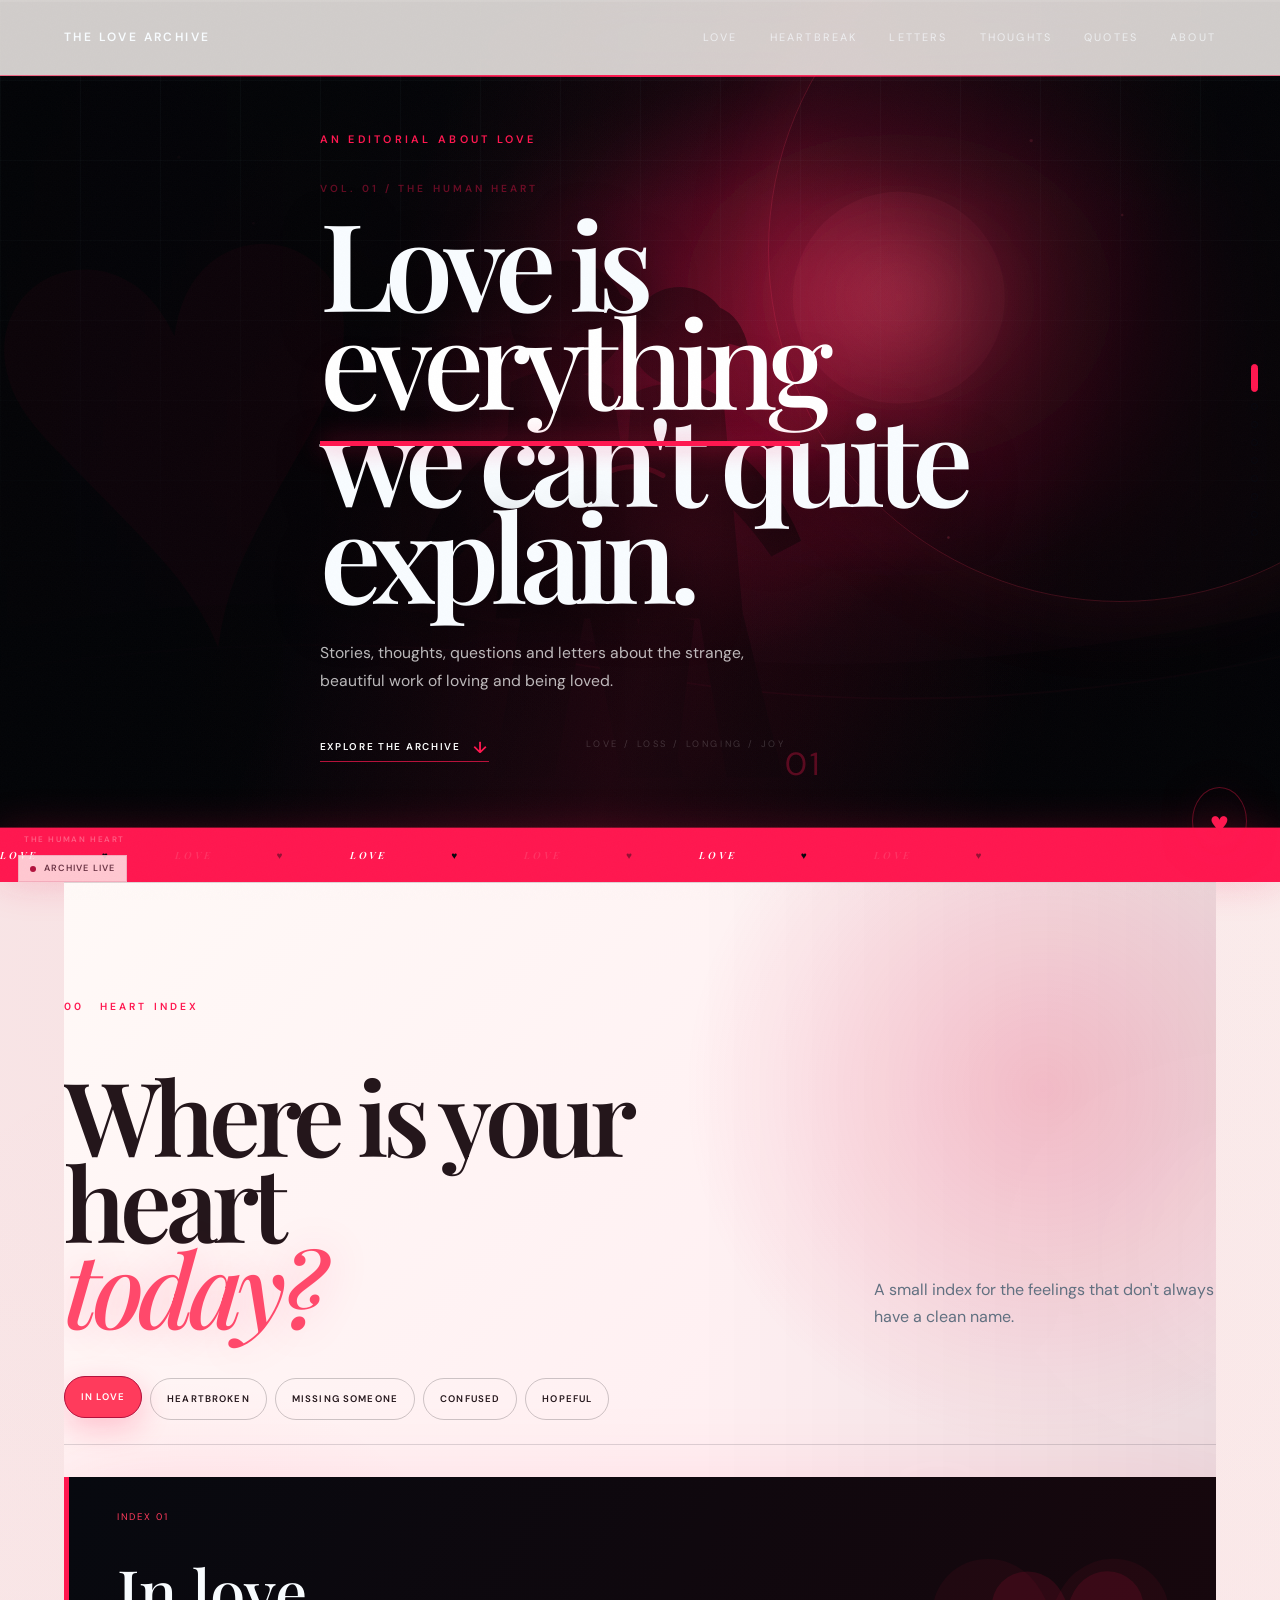
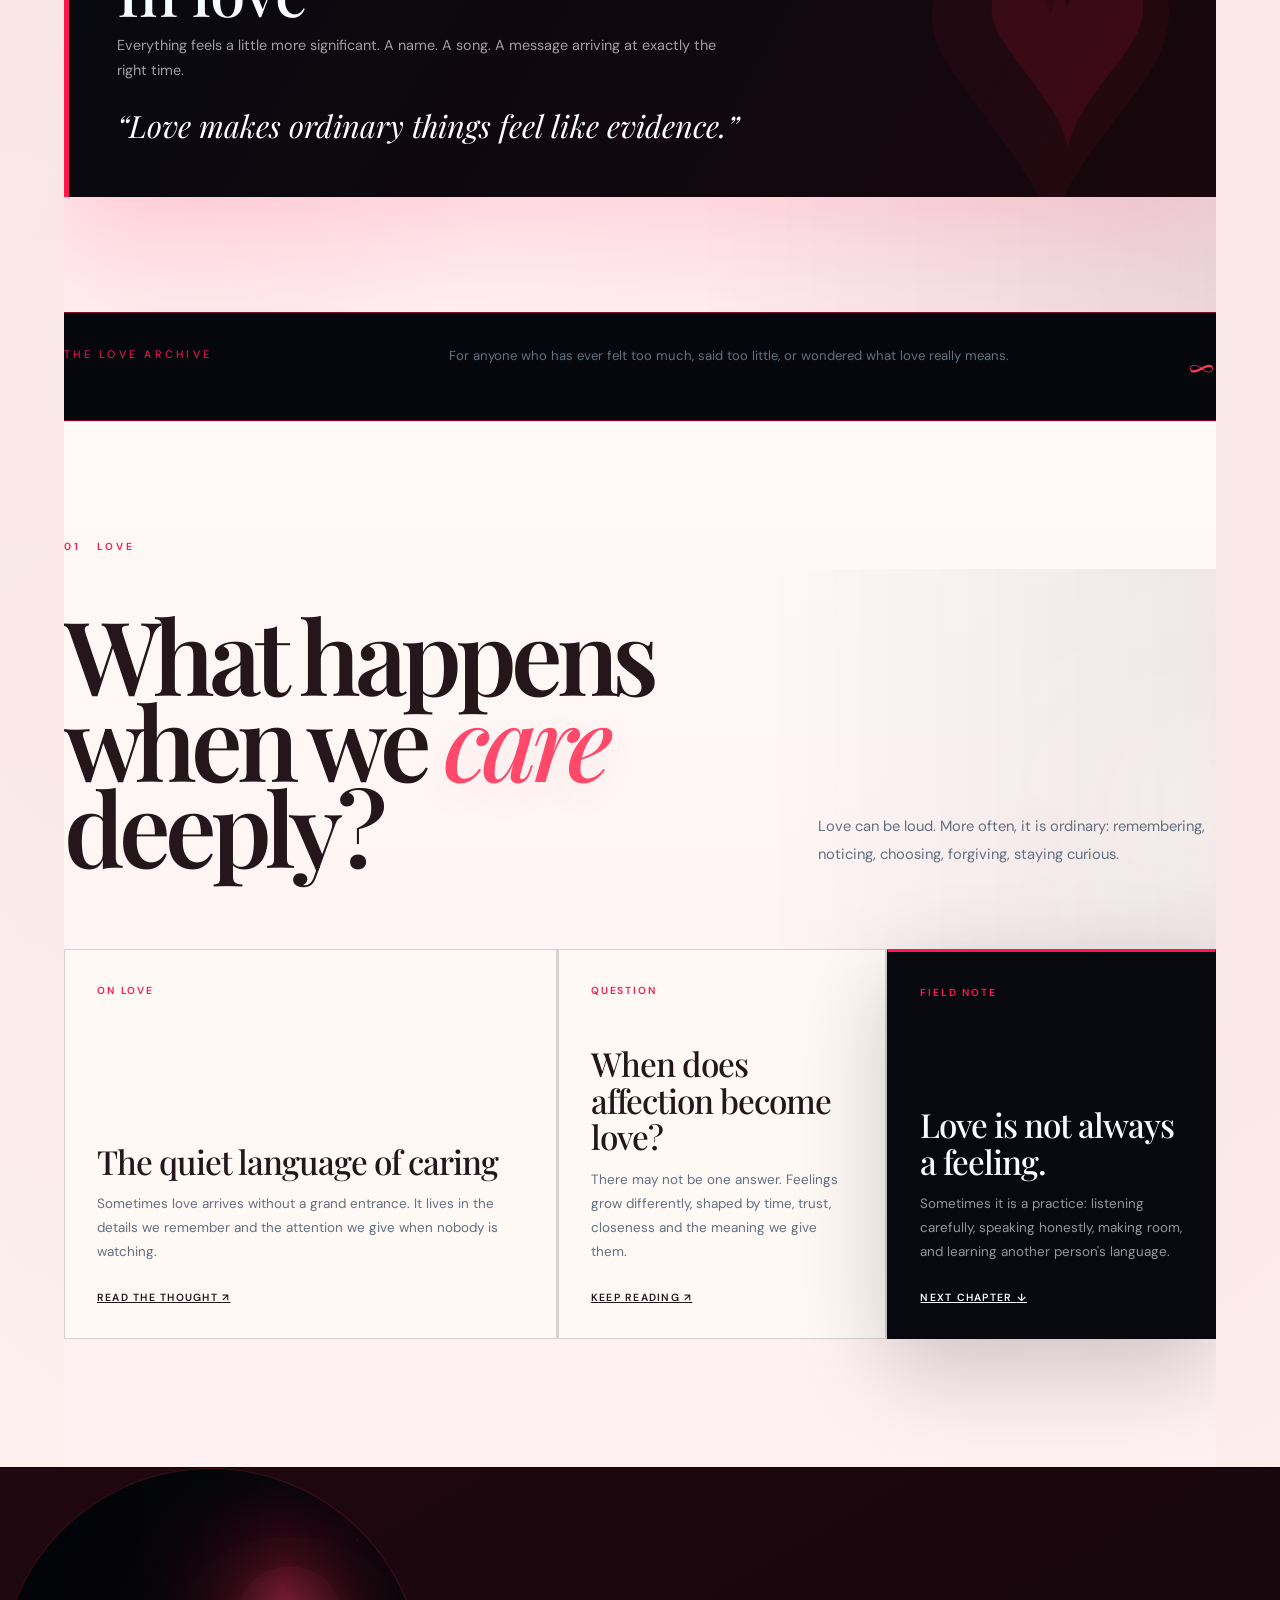
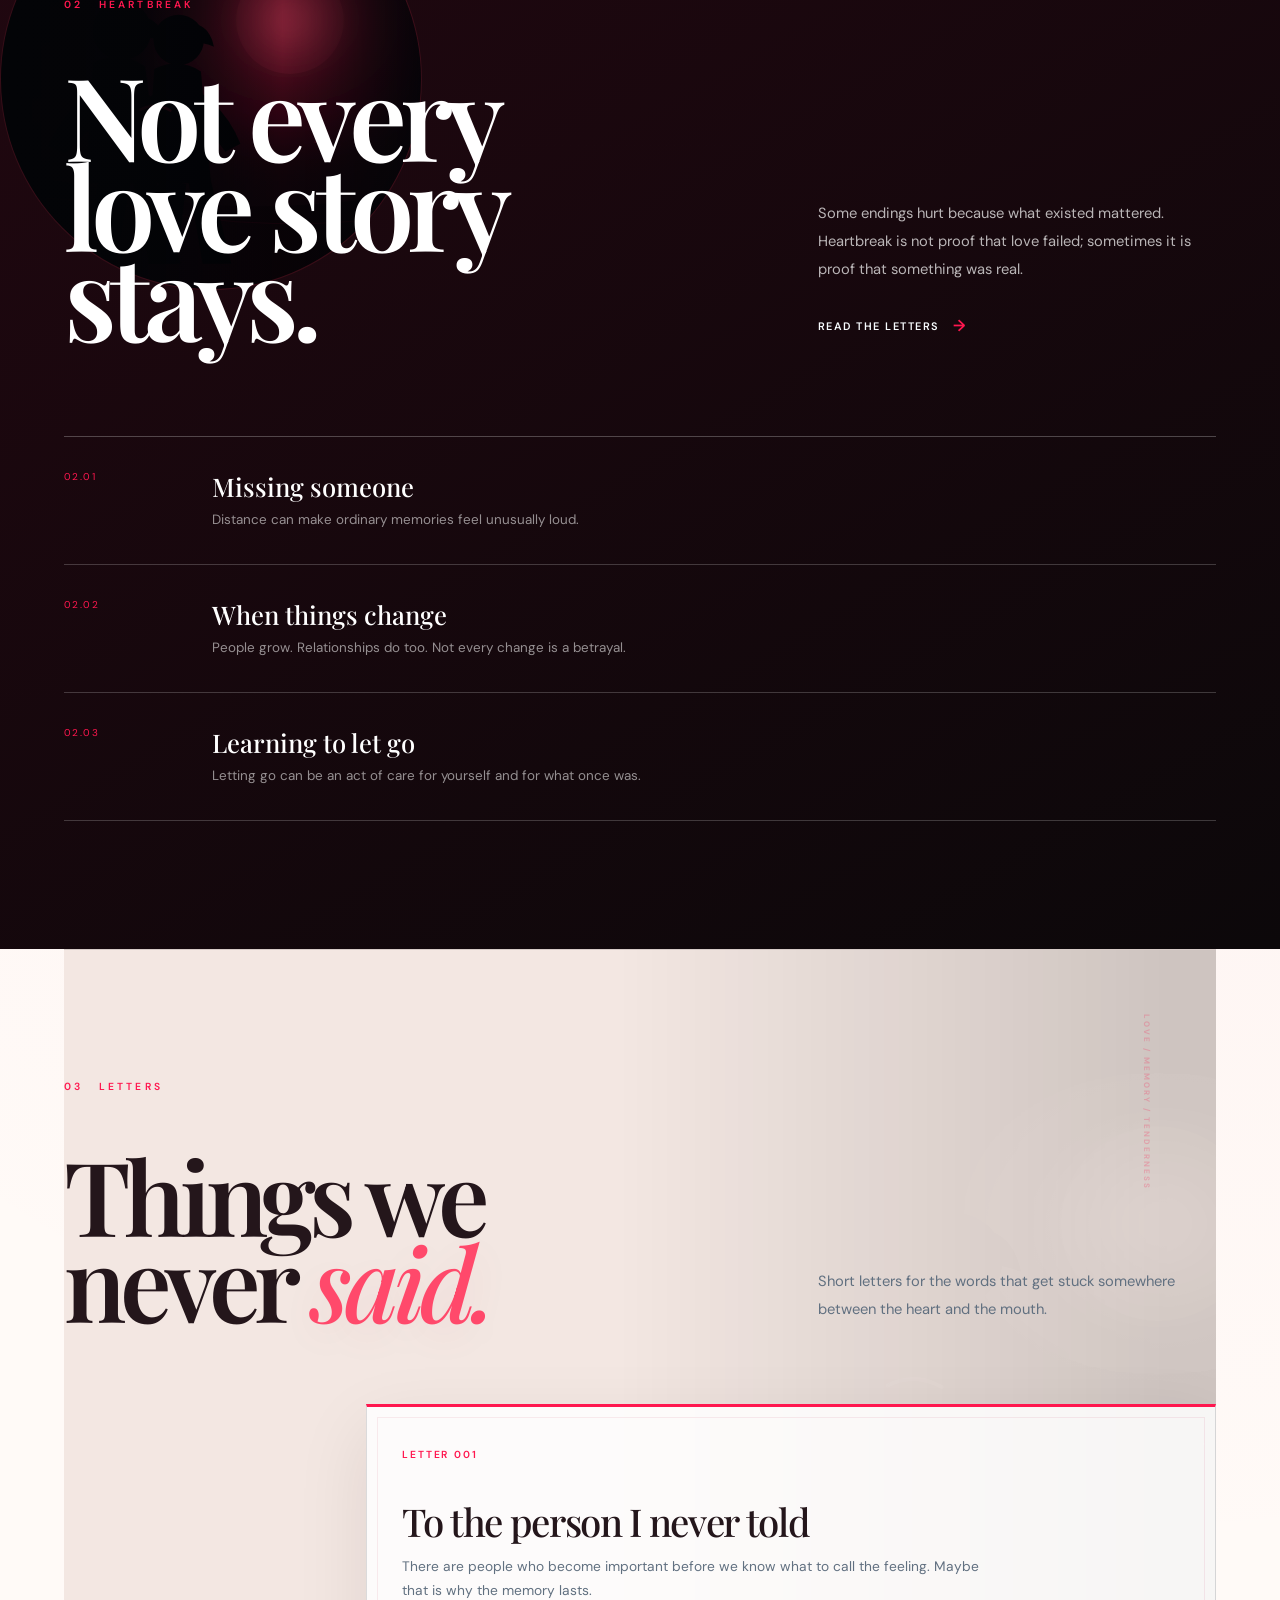
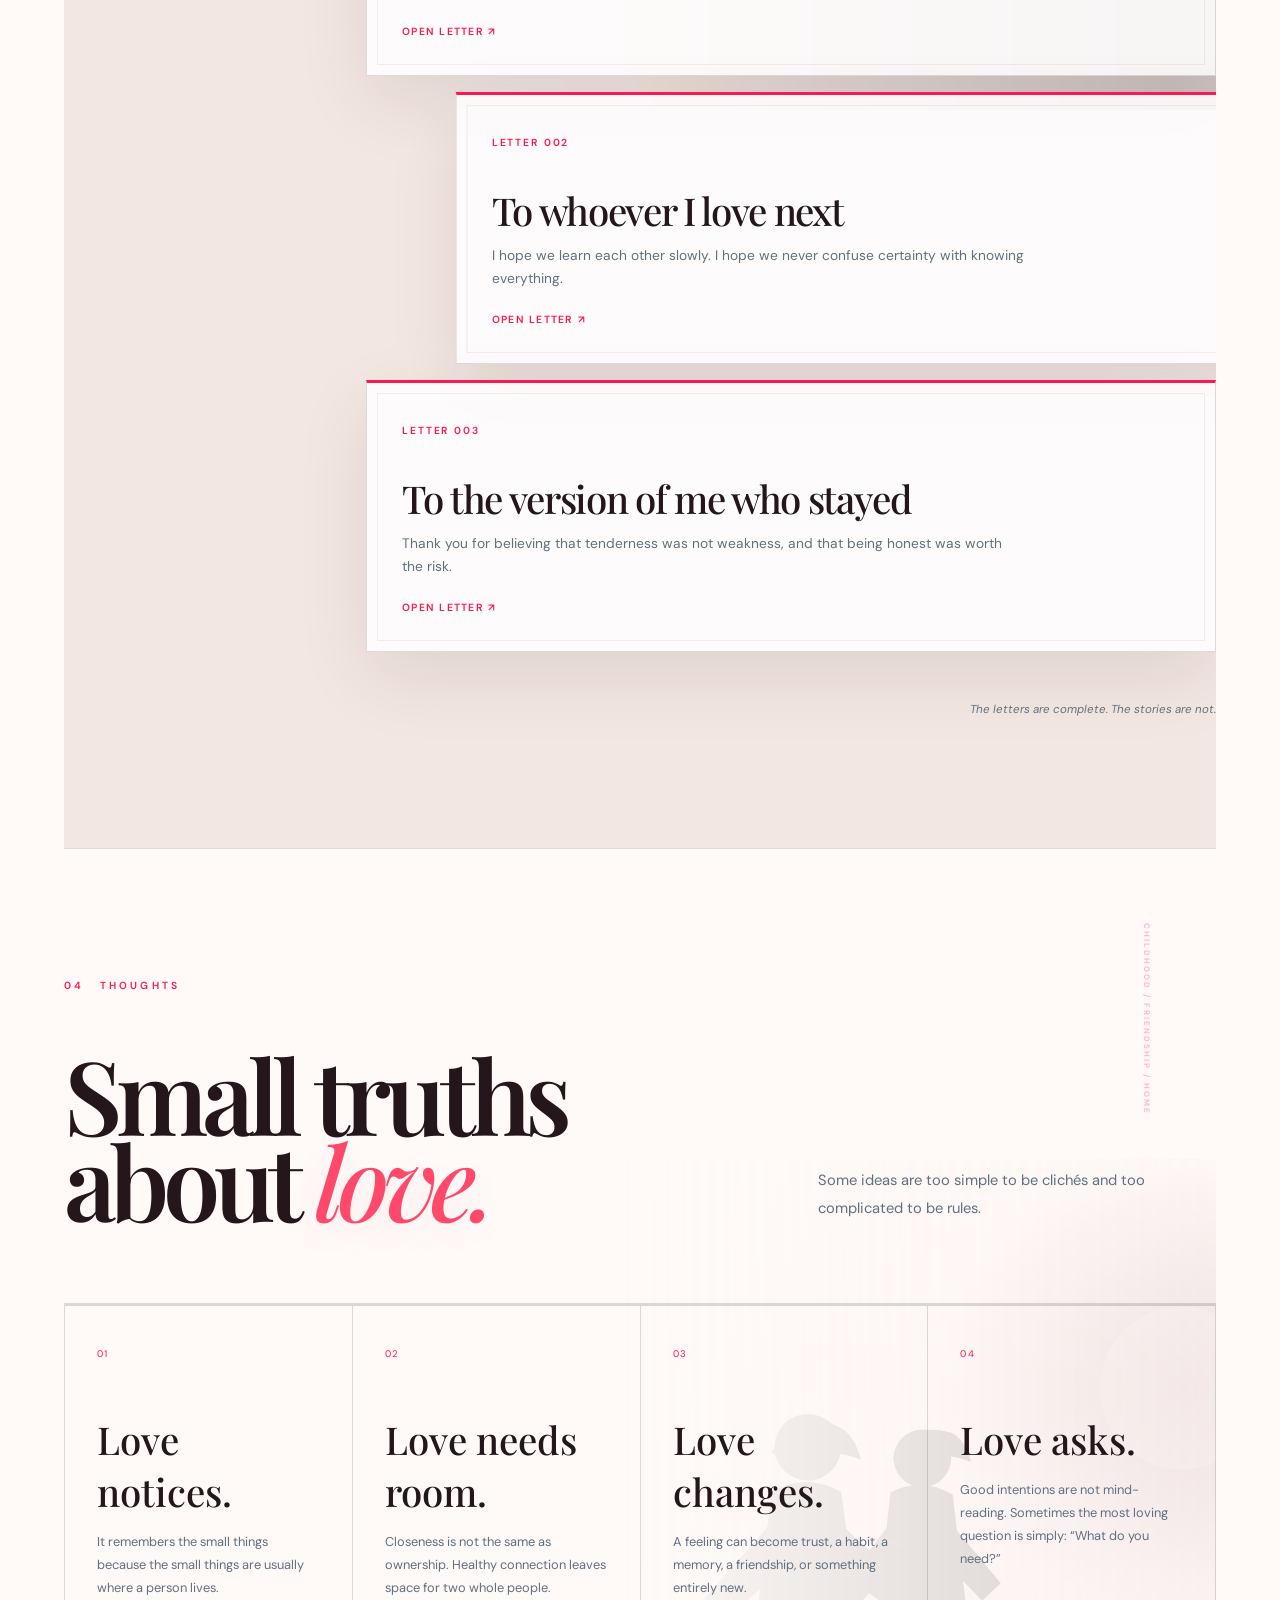
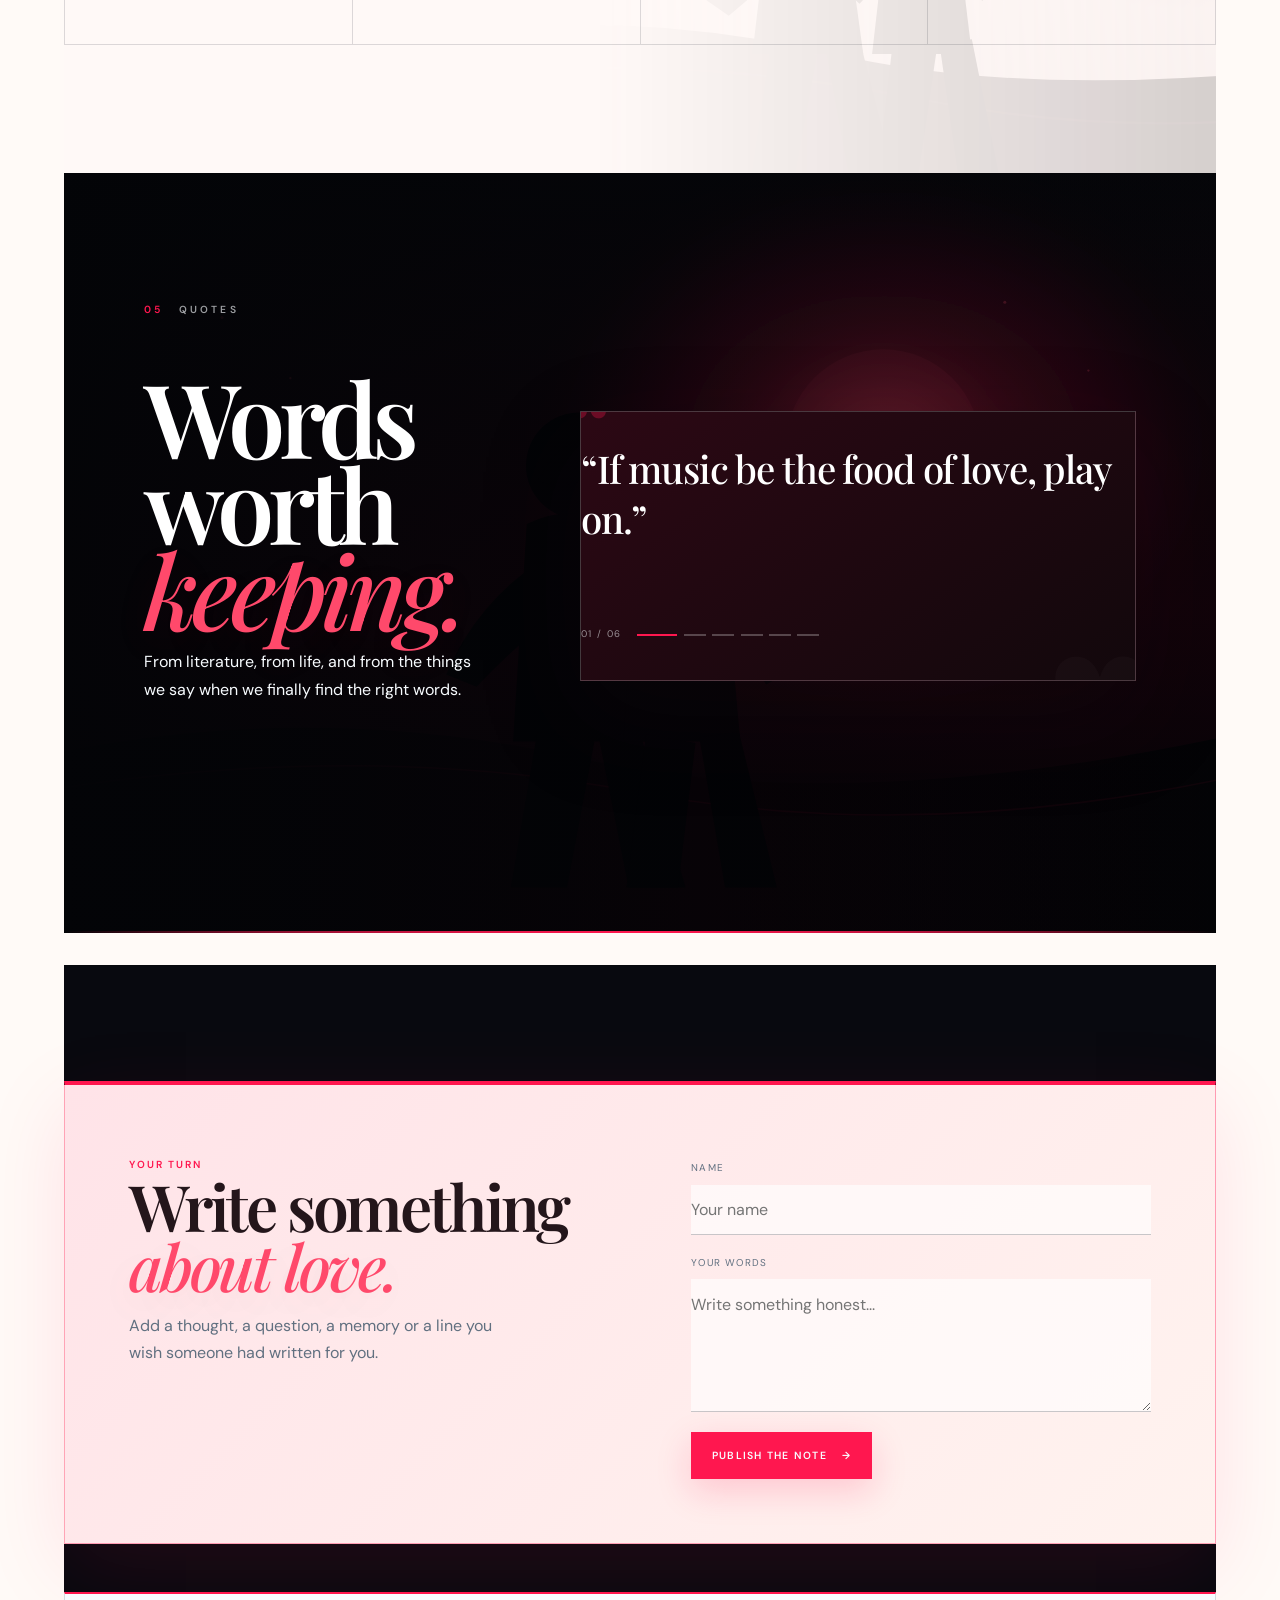
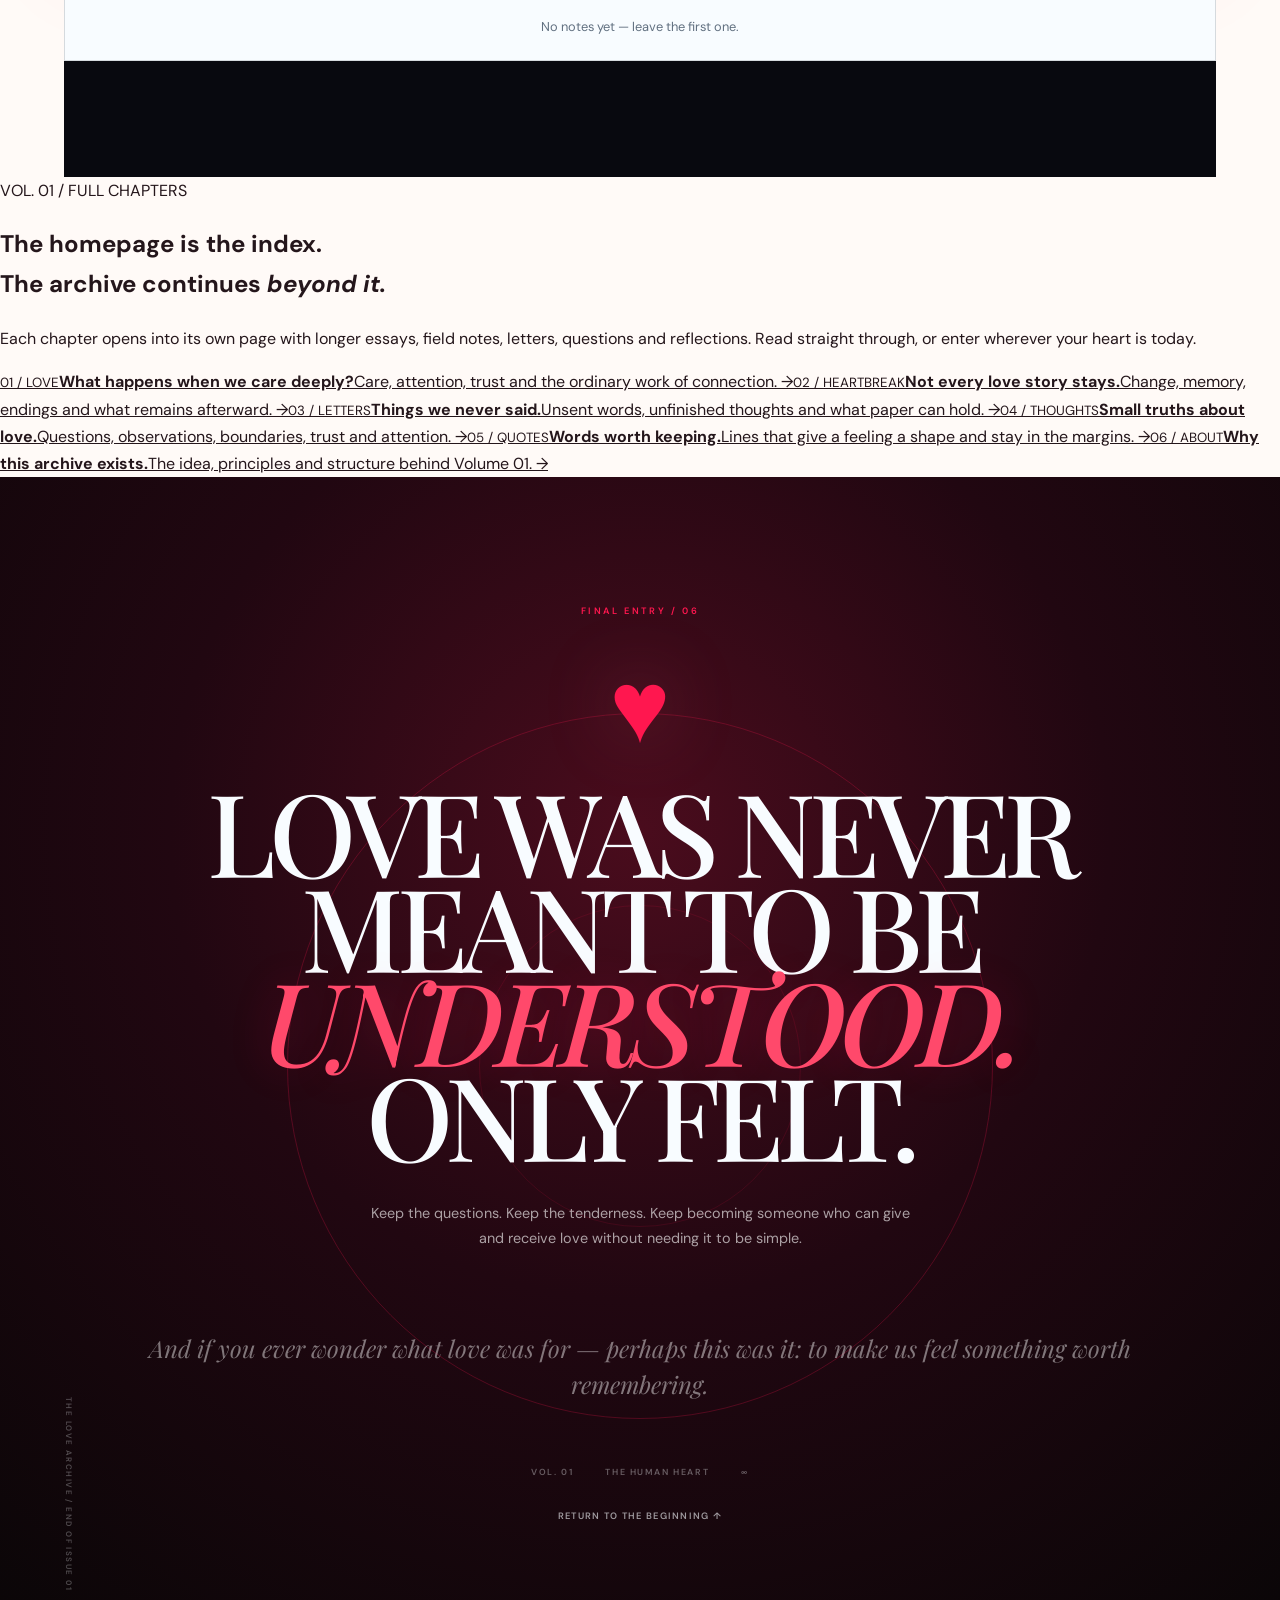
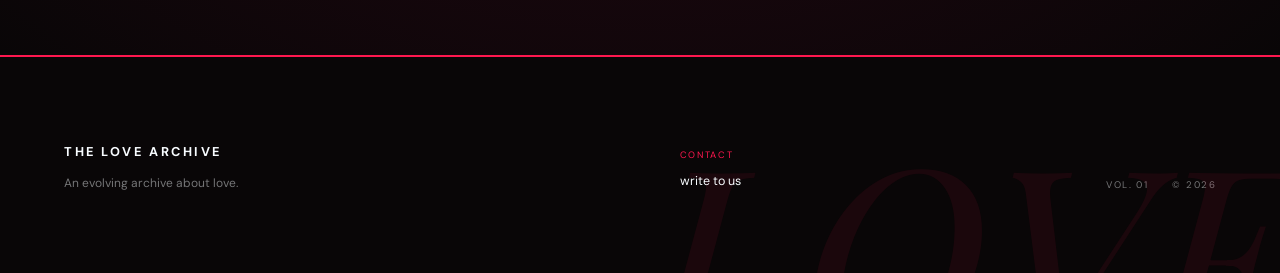
==== commit ae7aeb0e: "Turn homepage into Volume 01 multi-page gateway" ====
--- a/index.html
+++ b/index.html
@@ -1,5 +1,5 @@
 <!DOCTYPE html>
-<html lang="en"><head><meta charset="UTF-8"><meta name="viewport" content="width=device-width, initial-scale=1.0"><meta name="theme-color" content="#05070d"><meta name="description" content="The Love Archive — an editorial space for thoughts, stories, questions, letters, and ideas about love."><title>The Love Archive — About Love</title><link rel="preconnect" href="https://fonts.googleapis.com"><link rel="preconnect" href="https://fonts.gstatic.com" crossorigin><link href="https://fonts.googleapis.com/css2?family=DM+Sans:wght@400;500;600&family=Playfair+Display:ital,wght@0,500;0,600;0,700;1,500;1,600&display=swap" rel="stylesheet"><link rel="stylesheet" href="style.css"><link rel="stylesheet" href="phase2.css"><link rel="stylesheet" href="experience.css"><link rel="stylesheet" href="final.css"><link rel="stylesheet" href="reference.css"><link rel="stylesheet" href="love-v2.css"></head><body>
+<html lang="en"><head><meta charset="UTF-8"><meta name="viewport" content="width=device-width, initial-scale=1.0"><meta name="theme-color" content="#05070d"><meta name="description" content="The Love Archive — an editorial space for thoughts, stories, questions, letters, and ideas about love."><title>The Love Archive — About Love</title><link rel="preconnect" href="https://fonts.googleapis.com"><link rel="preconnect" href="https://fonts.gstatic.com" crossorigin><link href="https://fonts.googleapis.com/css2?family=DM+Sans:wght@400;500;600&family=Playfair+Display:ital,wght@0,500;0,600;0,700;1,500;1,600&display=swap" rel="stylesheet"><link rel="stylesheet" href="style.css"><link rel="stylesheet" href="phase2.css"><link rel="stylesheet" href="experience.css"><link rel="stylesheet" href="final.css"><link rel="stylesheet" href="reference.css"><link rel="stylesheet" href="love-v2.css"><link rel="stylesheet" href="volume-v3.css"></head><body class="archive-home">
 <div class="archive-progress" aria-hidden="true"><i id="archiveProgress"></i></div><div class="archive-opening" id="archiveOpening" aria-hidden="true"><div class="opening-inner"><span class="opening-kicker">THE LOVE ARCHIVE</span><div class="opening-heart" aria-hidden="true">♥</div><span class="opening-volume">VOL. 01 / THE HUMAN HEART</span><span class="opening-line">An archive of thoughts about love.</span></div></div><div class="secret-panel" id="secretPanel" hidden><div class="secret-inner"><span class="secret-code">ARCHIVE // 404</span><div class="secret-heart">♥</div><h2>You found what<br><em>wasn't there.</em></h2><p>Some things are hidden because they are unfinished. Some are hidden because someone thought to look.</p><button class="secret-close" id="secretClose" type="button">Return to the archive <span>↗</span></button></div></div><div class="love-pulse" aria-hidden="true">♥</div><div class="love-marquee" aria-hidden="true"><div>LOVE / LOVE / LOVE / LOVE / LOVE / LOVE / LOVE / LOVE / LOVE / LOVE / LOVE / LOVE /</div></div>
 <nav class="navbar" id="navbar" aria-label="Primary navigation"><a class="brand" href="index.html">THE LOVE ARCHIVE</a><button class="nav-toggle" id="navToggle" aria-label="Open navigation" aria-expanded="false"><span></span><span></span><span></span></button><div class="nav-links" id="navLinks"><a href="love.html">Love</a><a href="heartbreak.html">Heartbreak</a><a href="letters.html">Letters</a><a href="thoughts.html">Thoughts</a><a href="quotes.html">Quotes</a><a href="about.html">About</a></div></nav>
 <div class="chapter-rail" id="chapterRail" aria-label="Archive chapters"><button class="active" type="button" data-target="home" aria-label="Home"></button><button type="button" data-target="heart-index" aria-label="Heart index"></button><button type="button" data-target="love" aria-label="Love"></button><button type="button" data-target="heartbreak" aria-label="Heartbreak"></button><button type="button" data-target="letters" aria-label="Letters"></button><button type="button" data-target="thoughts" aria-label="Thoughts"></button><button type="button" data-target="quotes" aria-label="Quotes"></button><button type="button" data-target="notes" aria-label="Your turn"></button><button type="button" data-target="manifesto" aria-label="Manifesto"></button></div>
@@ -13,5 +13,5 @@
 <section class="section thoughts" id="thoughts"><div class="section-top"><span>04</span><p>THOUGHTS</p></div><div class="thoughts-head"><h2>Small truths<br>about <em>love.</em></h2><p>Some ideas are too simple to be clichés and too complicated to be rules.</p></div><div class="thought-grid"><article><span>01</span><h3>Love notices.</h3><p>It remembers the small things because the small things are usually where a person lives.</p></article><article><span>02</span><h3>Love needs room.</h3><p>Closeness is not the same as ownership. Healthy connection leaves space for two whole people.</p></article><article><span>03</span><h3>Love changes.</h3><p>A feeling can become trust, a habit, a memory, a friendship, or something entirely new.</p></article><article><span>04</span><h3>Love asks.</h3><p>Good intentions are not mind-reading. Sometimes the most loving question is simply: “What do you need?”</p></article></div></section>
 <section class="section quotes" id="quotes"><div class="section-top"><span>05</span><p>QUOTES</p></div><div class="quote-layout"><div><h2>Words worth<br><em>keeping.</em></h2><p>From literature, from life, and from the things we say when we finally find the right words.</p></div><div class="quote-box"><div class="quote-mark">“</div><blockquote id="quoteText"></blockquote><div class="quote-controls"><span id="quoteIndex"></span><div id="quoteDots"></div></div></div></div></section>
 <section class="section note-section" id="notes"><div class="note-card"><div><span class="article-tag">YOUR TURN</span><h2>Write something<br><em>about love.</em></h2><p>Add a thought, a question, a memory or a line you wish someone had written for you.</p></div><form id="messageForm"><label class="field-label" for="msgName">Name</label><input class="field-input" id="msgName" type="text" placeholder="Your name" autocomplete="off"><label class="field-label" for="msgText">Your words</label><textarea class="field-textarea" id="msgText" rows="4" placeholder="Write something honest..."></textarea><p class="field-error" id="formError" hidden>Please add your name and your words.</p><button type="submit" class="btn">Publish the note <span>→</span></button></form></div><ul class="message-wall" id="messageWall"></ul></section>
-<section class="archive-manifesto" id="manifesto"><span class="archive-stamp">THE LOVE ARCHIVE / END OF ISSUE 01</span><div class="manifesto-inner"><span class="manifesto-kicker">FINAL ENTRY / 06</span><div class="manifesto-heart" aria-hidden="true">♥</div><h2>LOVE WAS NEVER<br>MEANT TO BE <em>UNDERSTOOD.</em><br>ONLY FELT.</h2><p class="manifesto-sub">Keep the questions. Keep the tenderness. Keep becoming someone who can give and receive love without needing it to be simple.</p><p class="final-whisper">And if you ever wonder what love was for — perhaps this was it: to make us feel something worth remembering.</p><div class="manifesto-end"><span>VOL. 01</span><span>THE HUMAN HEART</span><span>∞</span></div><a class="back-top" href="#home">Return to the beginning ↑</a></div></section></main>
-<footer class="footer"><div><strong>THE LOVE ARCHIVE</strong><p>An evolving archive about love.</p></div><div class="footer-contact"><span>CONTACT</span><a class="footer-secret" href="mailto:xypher404x@gmail.com" aria-label="Email the Love Archive">write to us</a></div><div><span>VOL. 01</span><span>© 2026</span></div></footer><script src="script.js"></script><script src="love-v2.js"></script></body></html>+<section class="home-volume-directory" aria-label="Full archive chapters"><div class="home-volume-head"><span>VOL. 01 / FULL CHAPTERS</span><h2>The homepage is the index.<br>The archive continues <em>beyond it.</em></h2><p>Each chapter opens into its own page with longer essays, field notes, letters, questions and reflections. Read straight through, or enter wherever your heart is today.</p></div><div class="home-volume-grid"><a href="love.html"><small>01 / LOVE</small><strong>What happens when we care deeply?</strong><span>Care, attention, trust and the ordinary work of connection. →</span></a><a href="heartbreak.html"><small>02 / HEARTBREAK</small><strong>Not every love story stays.</strong><span>Change, memory, endings and what remains afterward. →</span></a><a href="letters.html"><small>03 / LETTERS</small><strong>Things we never said.</strong><span>Unsent words, unfinished thoughts and what paper can hold. →</span></a><a href="thoughts.html"><small>04 / THOUGHTS</small><strong>Small truths about love.</strong><span>Questions, observations, boundaries, trust and attention. →</span></a><a href="quotes.html"><small>05 / QUOTES</small><strong>Words worth keeping.</strong><span>Lines that give a feeling a shape and stay in the margins. →</span></a><a href="about.html"><small>06 / ABOUT</small><strong>Why this archive exists.</strong><span>The idea, principles and structure behind Volume 01. →</span></a></div></section><section class="archive-manifesto" id="manifesto"><span class="archive-stamp">THE LOVE ARCHIVE / END OF ISSUE 01</span><div class="manifesto-inner"><span class="manifesto-kicker">FINAL ENTRY / 06</span><div class="manifesto-heart" aria-hidden="true">♥</div><h2>LOVE WAS NEVER<br>MEANT TO BE <em>UNDERSTOOD.</em><br>ONLY FELT.</h2><p class="manifesto-sub">Keep the questions. Keep the tenderness. Keep becoming someone who can give and receive love without needing it to be simple.</p><p class="final-whisper">And if you ever wonder what love was for — perhaps this was it: to make us feel something worth remembering.</p><div class="manifesto-end"><span>VOL. 01</span><span>THE HUMAN HEART</span><span>∞</span></div><a class="back-top" href="#home">Return to the beginning ↑</a></div></section></main>
+<footer class="footer"><div><strong>THE LOVE ARCHIVE</strong><p>An evolving archive about love.</p></div><div class="footer-contact"><span>CONTACT</span><a class="footer-secret" href="mailto:xypher404x@gmail.com" aria-label="Email the Love Archive">write to us</a></div><div><span>VOL. 01</span><span>© 2026</span></div></footer><script src="script.js"></script><script src="love-v2.js"></script><script src="volume-v3.js"></script></body></html>
--- a/volume-v3.css
+++ b/volume-v3.css
@@ -0,0 +1,38 @@
+/* THE LOVE ARCHIVE — V3 MULTI-PAGE EXPERIENCE */
+:root{
+  --v3-wine:#5b0b22;
+  --v3-rose:#ff315f;
+  --v3-blush:#ffe7ec;
+  --v3-ink:#09090c;
+  --v3-paper:#fff9f6;
+  --v3-mist:#f4ece8;
+}
+html{scroll-padding-top:78px}
+body.archive-page{background:var(--v3-paper);position:relative}
+body.archive-page:before{content:"";position:fixed;inset:0;pointer-events:none;z-index:9990;opacity:.018;background-image:repeating-radial-gradient(circle at 0 0,#000 0 1px,transparent 1px 4px);mix-blend-mode:multiply}
+.archive-page-progress{position:fixed;left:0;top:0;width:100%;height:2px;z-index:9999;background:transparent}.archive-page-progress i{display:block;width:0;height:100%;background:linear-gradient(90deg,var(--v3-wine),var(--v3-rose));box-shadow:0 0 18px rgba(255,49,95,.55)}
+.chapter-ribbon{display:grid;grid-template-columns:auto 1fr auto;gap:1rem;align-items:center;padding:.8rem clamp(1.1rem,4vw,4rem);background:#09090c;color:#fff;border-bottom:1px solid rgba(255,255,255,.08);font:600 .62rem/1.2 var(--sans);letter-spacing:.16em;text-transform:uppercase;position:relative;z-index:35}
+.chapter-ribbon .ribbon-heart{color:var(--v3-rose);font-size:.9rem}.chapter-ribbon .ribbon-route{white-space:nowrap;overflow:hidden;text-overflow:ellipsis;color:rgba(255,255,255,.62)}.chapter-ribbon .ribbon-route b{color:#fff}.chapter-ribbon .ribbon-count{color:var(--v3-rose)}
+.page-hero{min-height:82vh!important}.page-hero:after{background:radial-gradient(circle at 72% 58%,rgba(255,49,95,.28),transparent 30%),linear-gradient(120deg,transparent 15%,rgba(255,255,255,.03) 40%,transparent 62%)!important}
+.page-hero-copy{max-width:930px!important}.page-hero p{font-size:clamp(1rem,1.5vw,1.18rem)!important}.page-kicker{display:inline-flex;align-items:center;gap:.65rem}.page-kicker:before{content:"♥";font-size:.7rem}
+.chapter-map{display:grid;grid-template-columns:repeat(6,1fr);border-top:1px solid rgba(9,10,16,.15);border-bottom:1px solid rgba(9,10,16,.15);background:#fff}.chapter-map a{padding:1.1rem;text-decoration:none;color:#09090c;border-right:1px solid rgba(9,10,16,.12);font:600 .62rem/1.4 var(--sans);letter-spacing:.12em;text-transform:uppercase;transition:.2s ease}.chapter-map a:last-child{border-right:0}.chapter-map a:hover,.chapter-map a.current{background:var(--v3-rose);color:#fff}.chapter-map a span{display:block;margin-bottom:.35rem;opacity:.45}
+.page-main{position:relative}
+.page-section{padding:clamp(5rem,9vw,9rem) clamp(1.5rem,7vw,8rem);border-top:1px solid rgba(9,10,16,.12)}
+.page-section.dark{background:#07070a;color:#fff}.page-section.soft{background:linear-gradient(135deg,#fff8f5,#ffecef)}.page-section.wine{background:linear-gradient(135deg,#3c0617,#6a0c29);color:#fff}
+.section-label{display:flex;align-items:center;gap:.75rem;color:var(--v3-rose);font:700 .62rem/1 var(--sans);letter-spacing:.2em;text-transform:uppercase;margin-bottom:1.8rem}.section-label:before{content:"";width:2rem;height:1px;background:currentColor}
+.big-line{font:600 clamp(2.8rem,6vw,6.6rem)/.92 var(--serif);letter-spacing:-.045em;margin:0;max-width:1100px}.big-line em{color:var(--v3-rose)}
+.two-col-copy{display:grid;grid-template-columns:.8fr 1.2fr;gap:clamp(2rem,7vw,8rem);align-items:start}.two-col-copy .copy{max-width:680px}.two-col-copy p{font-size:1.03rem;line-height:1.95;color:rgba(9,10,16,.7)}.dark .two-col-copy p,.wine .two-col-copy p{color:rgba(255,255,255,.68)}
+.micro-grid{display:grid;grid-template-columns:repeat(3,1fr);border:1px solid rgba(9,10,16,.12);margin-top:4rem}.micro-grid article{padding:clamp(1.5rem,3.5vw,3.5rem);min-height:260px;border-right:1px solid rgba(9,10,16,.12);position:relative;overflow:hidden}.micro-grid article:last-child{border-right:0}.micro-grid article:after{content:"♥";position:absolute;right:1rem;bottom:-2.2rem;font:7rem/1 var(--serif);color:rgba(255,49,95,.055)}.micro-grid small{font:700 .58rem var(--sans);letter-spacing:.18em;color:var(--v3-rose)}.micro-grid h3{font:600 clamp(1.7rem,3vw,3rem)/1 var(--serif);margin:1.5rem 0 1rem}.micro-grid p{line-height:1.75;color:rgba(9,10,16,.66)}
+.dark .micro-grid{border-color:rgba(255,255,255,.12)}.dark .micro-grid article{border-color:rgba(255,255,255,.12)}.dark .micro-grid p{color:rgba(255,255,255,.58)}
+.archive-pullquote{padding:clamp(5rem,10vw,10rem) clamp(1.5rem,10vw,11rem);text-align:center;background:radial-gradient(circle at 50% 50%,rgba(255,49,95,.15),transparent 40%),#050508;color:#fff;border-block:1px solid rgba(255,49,95,.34)}.archive-pullquote p{font:italic 600 clamp(2.6rem,6vw,6.6rem)/1 var(--serif);margin:0 auto 1.6rem;max-width:1100px}.archive-pullquote span{font:700 .58rem var(--sans);letter-spacing:.24em;color:var(--v3-rose)}
+.timeline{display:grid;gap:0;border-top:1px solid rgba(9,10,16,.16);margin-top:4rem}.timeline article{display:grid;grid-template-columns:120px 1fr;gap:2rem;padding:2rem 0;border-bottom:1px solid rgba(9,10,16,.13)}.timeline strong{font:700 .64rem var(--sans);letter-spacing:.17em;color:var(--v3-rose)}.timeline h3{font:600 clamp(1.8rem,3vw,3.4rem)/1 var(--serif);margin:0 0 .6rem}.timeline p{margin:0;max-width:720px;line-height:1.8;color:rgba(9,10,16,.65)}
+.letter-gallery{display:grid;grid-template-columns:1.15fr .85fr;gap:1rem;margin-top:4rem}.letter-slip{background:#fff;border:1px solid rgba(9,10,16,.14);padding:clamp(2rem,5vw,5rem);min-height:360px;box-shadow:0 25px 70px rgba(58,11,29,.07);transform:rotate(-.4deg)}.letter-slip:nth-child(even){transform:rotate(.5deg);background:#fff2f4}.letter-slip small{color:var(--v3-rose);letter-spacing:.18em}.letter-slip h3{font:italic 600 clamp(2.1rem,4vw,4.5rem)/1 var(--serif);margin:2rem 0}.letter-slip p{line-height:1.9;color:rgba(9,10,16,.68)}
+.question-deck{display:grid;grid-template-columns:repeat(2,1fr);gap:1px;background:rgba(9,10,16,.12);margin-top:4rem}.question-deck article{background:var(--v3-paper);padding:clamp(2rem,5vw,5rem);min-height:300px}.question-deck span{font:700 .6rem var(--sans);letter-spacing:.17em;color:var(--v3-rose)}.question-deck h3{font:600 clamp(2rem,4vw,4.4rem)/1 var(--serif);margin:1.7rem 0}.question-deck p{line-height:1.8;color:rgba(9,10,16,.65)}
+.quote-feature{display:grid;grid-template-columns:.7fr 1.3fr;gap:clamp(2rem,8vw,9rem);align-items:start}.quote-feature .mark{font:10rem/1 var(--serif);color:var(--v3-rose);opacity:.75}.quote-feature blockquote{font:italic 600 clamp(2.8rem,6vw,6rem)/1 var(--serif);margin:0}.quote-feature small{display:block;margin-top:2rem;color:rgba(255,255,255,.5);letter-spacing:.14em}
+.archive-values{display:grid;grid-template-columns:repeat(3,1fr);gap:1px;background:rgba(255,255,255,.1);margin-top:4rem}.archive-values article{background:#0c0c10;padding:clamp(2rem,4vw,4rem);min-height:260px}.archive-values span{color:var(--v3-rose);font:700 .6rem var(--sans);letter-spacing:.17em}.archive-values h3{font:600 2rem var(--serif);margin:1.5rem 0 .8rem}.archive-values p{color:rgba(255,255,255,.58);line-height:1.8}
+.archive-command-trigger{position:fixed;left:18px;bottom:18px;z-index:9997;border:1px solid rgba(255,255,255,.14);background:rgba(10,7,9,.86);backdrop-filter:blur(14px);color:#fff;padding:10px 13px;font:700 10px/1 var(--sans);letter-spacing:.12em;cursor:pointer;box-shadow:0 16px 50px rgba(0,0,0,.22)}.archive-command-trigger b{color:var(--v3-rose);font-weight:700}
+.archive-command{position:fixed;inset:0;z-index:10000;background:rgba(9,4,7,.74);backdrop-filter:blur(16px);display:grid;place-items:start center;padding-top:14vh;opacity:0;pointer-events:none;transition:.18s}.archive-command.open{opacity:1;pointer-events:auto}.archive-command-panel{width:min(660px,calc(100vw - 28px));background:#0b090b;color:#fff;border:1px solid rgba(255,255,255,.12);box-shadow:0 35px 110px rgba(0,0,0,.65)}.archive-command-head{display:flex;gap:.8rem;align-items:center;padding:1rem;border-bottom:1px solid rgba(255,255,255,.1)}.archive-command-head span{color:var(--v3-rose)}.archive-command-head input{flex:1;border:0;outline:0;background:transparent;color:#fff;font:600 .95rem var(--sans)}.archive-command-list{padding:.5rem;max-height:430px;overflow:auto}.archive-command-item{display:flex;justify-content:space-between;width:100%;border:0;background:transparent;color:#fff;text-align:left;padding:1rem;cursor:pointer}.archive-command-item:hover,.archive-command-item.active{background:#171016}.archive-command-item small{display:block;color:#776a70;margin-top:.25rem}.archive-command-item b{color:var(--v3-rose);font-size:.7rem}.archive-command-foot{padding:.8rem 1rem;border-top:1px solid rgba(255,255,255,.08);color:#665b60;font:700 .55rem var(--sans);letter-spacing:.15em}
+.page-endcap{display:grid;grid-template-columns:1fr auto;align-items:end;gap:2rem;padding:clamp(4rem,8vw,8rem) clamp(1.5rem,7vw,8rem);background:#efe4df}.page-endcap h2{font:600 clamp(2.8rem,6vw,6.5rem)/.9 var(--serif);margin:0}.page-endcap a{display:inline-flex;align-items:center;justify-content:center;width:72px;height:72px;border-radius:50%;background:var(--v3-rose);color:#fff;text-decoration:none;font-size:1.6rem;transition:.2s}.page-endcap a:hover{transform:translateY(-5px) scale(1.03)}
+@media(max-width:900px){.chapter-map{grid-template-columns:repeat(3,1fr)}.chapter-map a:nth-child(3){border-right:0}.two-col-copy,.quote-feature,.letter-gallery{grid-template-columns:1fr}.micro-grid,.archive-values{grid-template-columns:1fr}.micro-grid article,.archive-values article{border-right:0;border-bottom:1px solid rgba(9,10,16,.12)}.timeline article{grid-template-columns:1fr;gap:.6rem}.question-deck{grid-template-columns:1fr}.chapter-ribbon{grid-template-columns:auto 1fr}.chapter-ribbon .ribbon-count{display:none}}
+@media(max-width:650px){.chapter-map{grid-template-columns:repeat(2,1fr)}.chapter-map a{border-bottom:1px solid rgba(9,10,16,.12)}.chapter-map a:nth-child(odd){border-right:1px solid rgba(9,10,16,.12)}.chapter-map a:nth-child(even){border-right:0}.archive-command-trigger{left:12px;bottom:12px}.page-endcap{grid-template-columns:1fr}.page-endcap a{width:58px;height:58px}.page-hero{min-height:76vh!important}}
+@media(prefers-reduced-motion:reduce){.archive-command,.page-endcap a{transition:none!important}}
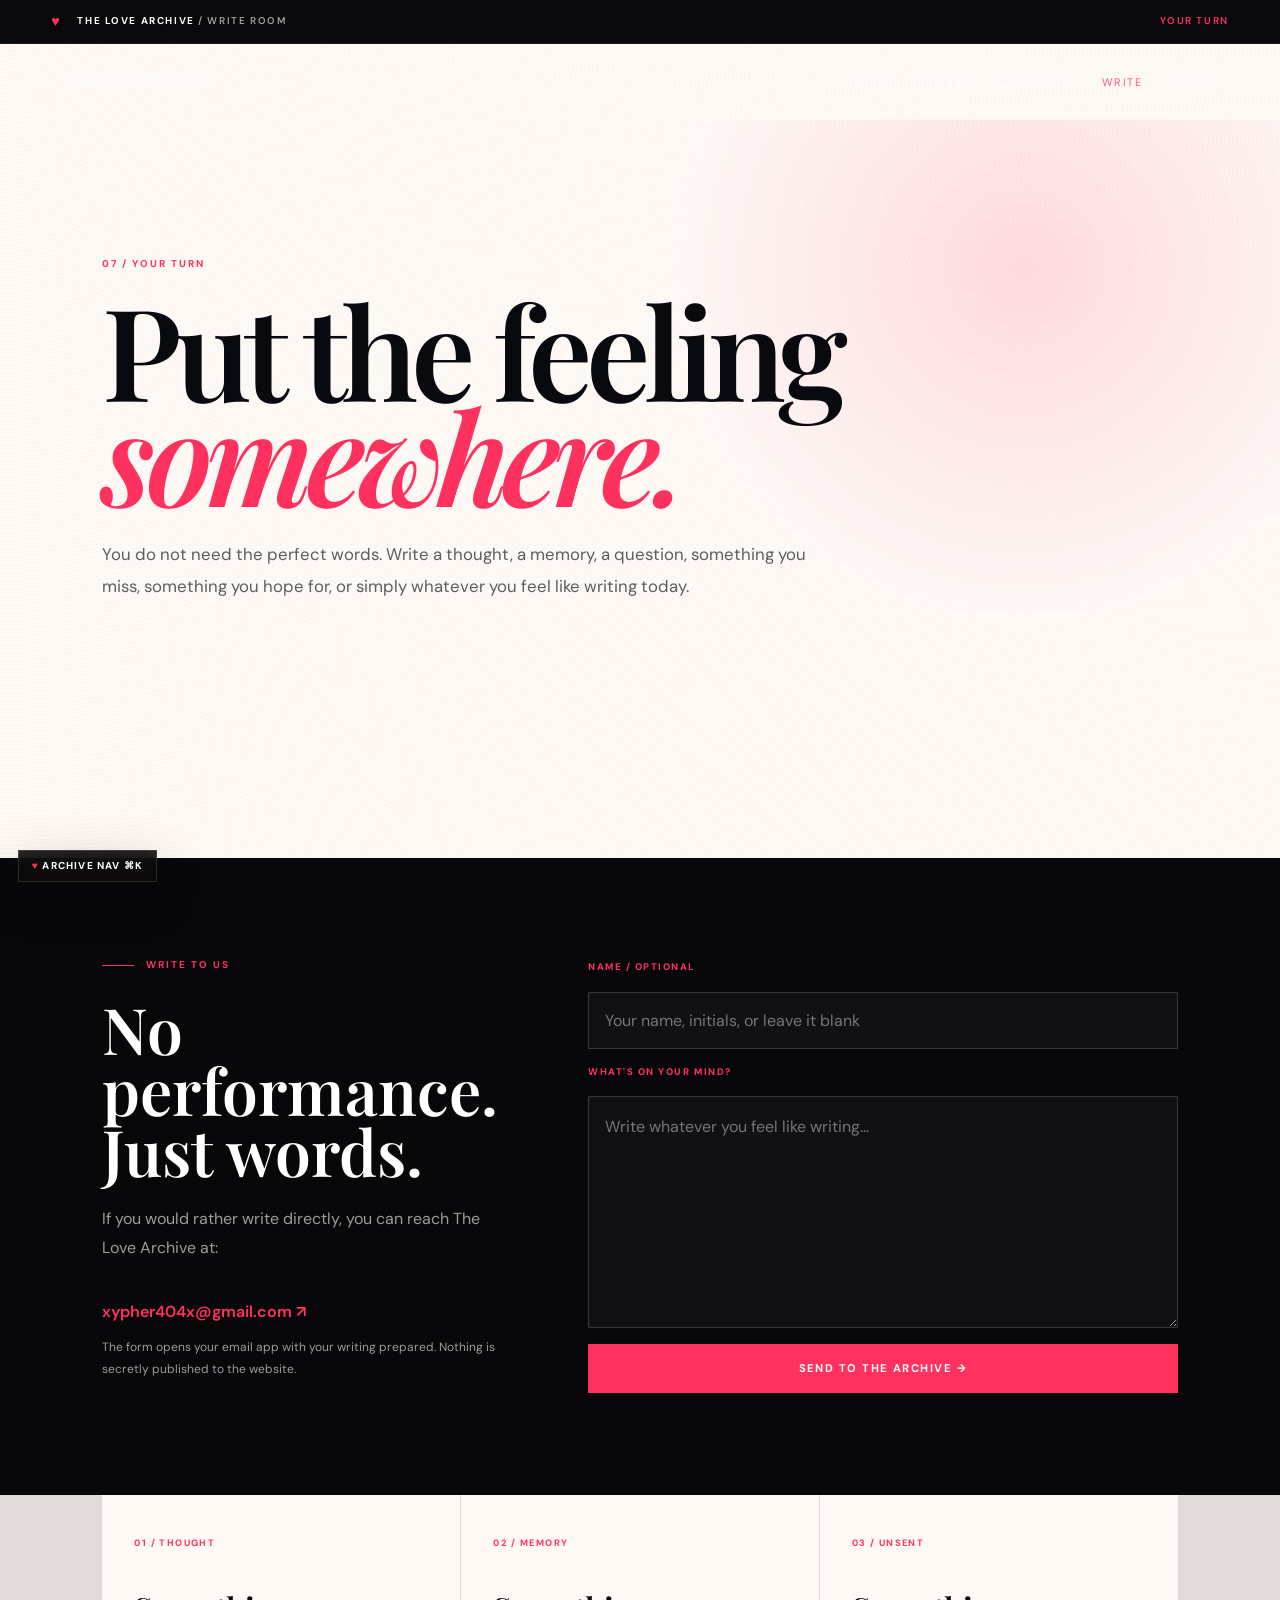
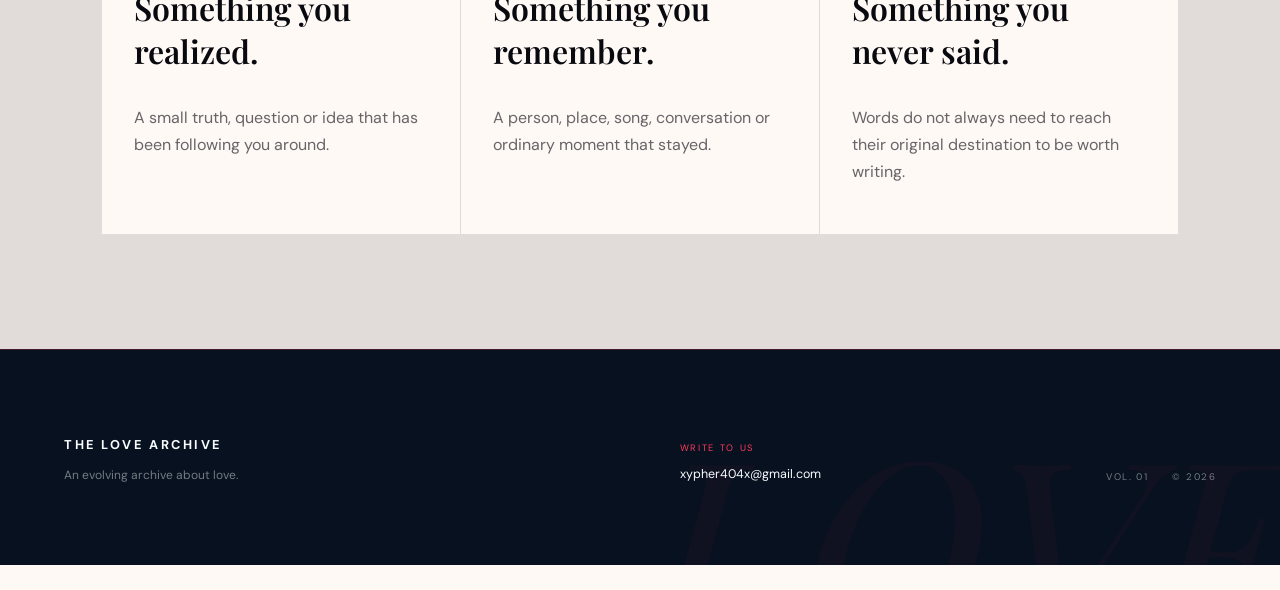
==== commit 747bea9e: "Show contact email and link Love Archive Write Room" ====
--- a/index.html
+++ b/index.html
@@ -1,17 +1,2 @@
 <!DOCTYPE html>
-<html lang="en"><head><meta charset="UTF-8"><meta name="viewport" content="width=device-width, initial-scale=1.0"><meta name="theme-color" content="#05070d"><meta name="description" content="The Love Archive — an editorial space for thoughts, stories, questions, letters, and ideas about love."><title>The Love Archive — About Love</title><link rel="preconnect" href="https://fonts.googleapis.com"><link rel="preconnect" href="https://fonts.gstatic.com" crossorigin><link href="https://fonts.googleapis.com/css2?family=DM+Sans:wght@400;500;600&family=Playfair+Display:ital,wght@0,500;0,600;0,700;1,500;1,600&display=swap" rel="stylesheet"><link rel="stylesheet" href="style.css"><link rel="stylesheet" href="phase2.css"><link rel="stylesheet" href="experience.css"><link rel="stylesheet" href="final.css"><link rel="stylesheet" href="reference.css"><link rel="stylesheet" href="love-v2.css"><link rel="stylesheet" href="volume-v3.css"></head><body class="archive-home">
-<div class="archive-progress" aria-hidden="true"><i id="archiveProgress"></i></div><div class="archive-opening" id="archiveOpening" aria-hidden="true"><div class="opening-inner"><span class="opening-kicker">THE LOVE ARCHIVE</span><div class="opening-heart" aria-hidden="true">♥</div><span class="opening-volume">VOL. 01 / THE HUMAN HEART</span><span class="opening-line">An archive of thoughts about love.</span></div></div><div class="secret-panel" id="secretPanel" hidden><div class="secret-inner"><span class="secret-code">ARCHIVE // 404</span><div class="secret-heart">♥</div><h2>You found what<br><em>wasn't there.</em></h2><p>Some things are hidden because they are unfinished. Some are hidden because someone thought to look.</p><button class="secret-close" id="secretClose" type="button">Return to the archive <span>↗</span></button></div></div><div class="love-pulse" aria-hidden="true">♥</div><div class="love-marquee" aria-hidden="true"><div>LOVE / LOVE / LOVE / LOVE / LOVE / LOVE / LOVE / LOVE / LOVE / LOVE / LOVE / LOVE /</div></div>
-<nav class="navbar" id="navbar" aria-label="Primary navigation"><a class="brand" href="index.html">THE LOVE ARCHIVE</a><button class="nav-toggle" id="navToggle" aria-label="Open navigation" aria-expanded="false"><span></span><span></span><span></span></button><div class="nav-links" id="navLinks"><a href="love.html">Love</a><a href="heartbreak.html">Heartbreak</a><a href="letters.html">Letters</a><a href="thoughts.html">Thoughts</a><a href="quotes.html">Quotes</a><a href="about.html">About</a></div></nav>
-<div class="chapter-rail" id="chapterRail" aria-label="Archive chapters"><button class="active" type="button" data-target="home" aria-label="Home"></button><button type="button" data-target="heart-index" aria-label="Heart index"></button><button type="button" data-target="love" aria-label="Love"></button><button type="button" data-target="heartbreak" aria-label="Heartbreak"></button><button type="button" data-target="letters" aria-label="Letters"></button><button type="button" data-target="thoughts" aria-label="Thoughts"></button><button type="button" data-target="quotes" aria-label="Quotes"></button><button type="button" data-target="notes" aria-label="Your turn"></button><button type="button" data-target="manifesto" aria-label="Manifesto"></button></div>
-<header class="hero" id="home"><div class="hero-grid" aria-hidden="true"></div><div class="hero-orbit" aria-hidden="true"></div><div class="hero-content"><p class="eyebrow">An editorial about love</p><p class="issue">VOL. 01 / THE HUMAN HEART</p><h1>Love is<br><em>everything</em><br>we can't quite explain.</h1><p class="hero-deck">Stories, thoughts, questions and letters about the strange, beautiful work of loving and being loved.</p><a class="text-link" href="#love">Explore the archive <span>↓</span></a></div><div class="hero-side" aria-hidden="true"><span>LOVE / LOSS / LONGING / JOY</span><span>01</span></div></header><main>
-<section class="archive-ticker" aria-hidden="true"><span>LOVE</span><span>LOVE</span><span>LOVE</span><span>LOVE</span><span>LOVE</span><span>LOVE</span></section>
-<section class="section heart-index" id="heart-index"><div class="section-top"><span>00</span><p>HEART INDEX</p></div><div class="heart-index-head"><h2>Where is your heart<br><em>today?</em></h2><p>A small index for the feelings that don't always have a clean name.</p></div><div class="heart-tabs" role="tablist" aria-label="Heart feelings"><button class="heart-tab active" type="button" role="tab" aria-selected="true" data-feeling="love">In love</button><button class="heart-tab" type="button" role="tab" aria-selected="false" data-feeling="broken">Heartbroken</button><button class="heart-tab" type="button" role="tab" aria-selected="false" data-feeling="missing">Missing someone</button><button class="heart-tab" type="button" role="tab" aria-selected="false" data-feeling="confused">Confused</button><button class="heart-tab" type="button" role="tab" aria-selected="false" data-feeling="hopeful">Hopeful</button></div><article class="heart-entry" id="heartEntry"><span class="heart-entry-no">INDEX 01</span><h3>In love</h3><p>Everything feels a little more significant. A name. A song. A message arriving at exactly the right time.</p><blockquote>“Love makes ordinary things feel like evidence.”</blockquote></article></section>
-<section class="intro-strip" aria-label="Introduction"><p>THE LOVE ARCHIVE</p><p>For anyone who has ever felt too much, said too little, or wondered what love really means.</p><span>∞</span></section>
-<section class="section feature" id="love"><div class="section-top"><span>01</span><p>LOVE</p></div><div class="feature-head"><h2>What happens<br>when we <em>care</em><br>deeply?</h2><p>Love can be loud. More often, it is ordinary: remembering, noticing, choosing, forgiving, staying curious.</p></div><div class="article-grid"><article class="article article-large"><span class="article-tag">ON LOVE</span><h3>The quiet language of caring</h3><p>Sometimes love arrives without a grand entrance. It lives in the details we remember and the attention we give when nobody is watching.</p><a href="#thoughts">Read the thought <span>↗</span></a></article><article class="article"><span class="article-tag">QUESTION</span><h3>When does affection become love?</h3><p>There may not be one answer. Feelings grow differently, shaped by time, trust, closeness and the meaning we give them.</p><a href="#letters">Keep reading <span>↗</span></a></article><article class="article dark"><span class="article-tag">FIELD NOTE</span><h3>Love is not always a feeling.</h3><p>Sometimes it is a practice: listening carefully, speaking honestly, making room, and learning another person's language.</p><a href="#heartbreak">Next chapter <span>↓</span></a></article></div></section>
-<section class="section heartbreak" id="heartbreak"><div class="section-top"><span>02</span><p>HEARTBREAK</p></div><div class="split-heading"><h2>Not every<br>love story<br>stays.</h2><div><p class="lead">Some endings hurt because what existed mattered. Heartbreak is not proof that love failed; sometimes it is proof that something was real.</p><a class="text-link dark-link" href="#letters">Read the letters <span>→</span></a></div></div><div class="heartbreak-list"><article><span>02.01</span><div><h3>Missing someone</h3><p>Distance can make ordinary memories feel unusually loud.</p></div></article><article><span>02.02</span><div><h3>When things change</h3><p>People grow. Relationships do too. Not every change is a betrayal.</p></div></article><article><span>02.03</span><div><h3>Learning to let go</h3><p>Letting go can be an act of care for yourself and for what once was.</p></div></article></div></section>
-<section class="section letters" id="letters"><div class="section-top"><span>03</span><p>LETTERS</p></div><div class="letters-intro"><h2>Things we<br>never <em>said.</em></h2><p>Short letters for the words that get stuck somewhere between the heart and the mouth.</p></div><div class="letter-stack"><article class="letter-card"><span class="letter-no">LETTER 001</span><h3>To the person I never told</h3><p>There are people who become important before we know what to call the feeling. Maybe that is why the memory lasts.</p><div class="letter-more"><p>I wonder whether you ever noticed the little ways I tried to say it without saying it. Maybe the unfinished sentence was the most honest thing I could give you.</p></div><button class="letter-open" type="button" aria-expanded="false">Open letter <span>↗</span></button></article><article class="letter-card offset"><span class="letter-no">LETTER 002</span><h3>To whoever I love next</h3><p>I hope we learn each other slowly. I hope we never confuse certainty with knowing everything.</p><div class="letter-more"><p>Let us keep asking questions even after we think we know the answers. Let us be kind when one of us is still learning how to be understood.</p></div><button class="letter-open" type="button" aria-expanded="false">Open letter <span>↗</span></button></article><article class="letter-card"><span class="letter-no">LETTER 003</span><h3>To the version of me who stayed</h3><p>Thank you for believing that tenderness was not weakness, and that being honest was worth the risk.</p><div class="letter-more"><p>You did not have to become colder to become wiser. Keep the softness. Just learn where it belongs.</p></div><button class="letter-open" type="button" aria-expanded="false">Open letter <span>↗</span></button></article></div><p class="letters-note">The letters are complete. The stories are not.</p></section>
-<section class="section thoughts" id="thoughts"><div class="section-top"><span>04</span><p>THOUGHTS</p></div><div class="thoughts-head"><h2>Small truths<br>about <em>love.</em></h2><p>Some ideas are too simple to be clichés and too complicated to be rules.</p></div><div class="thought-grid"><article><span>01</span><h3>Love notices.</h3><p>It remembers the small things because the small things are usually where a person lives.</p></article><article><span>02</span><h3>Love needs room.</h3><p>Closeness is not the same as ownership. Healthy connection leaves space for two whole people.</p></article><article><span>03</span><h3>Love changes.</h3><p>A feeling can become trust, a habit, a memory, a friendship, or something entirely new.</p></article><article><span>04</span><h3>Love asks.</h3><p>Good intentions are not mind-reading. Sometimes the most loving question is simply: “What do you need?”</p></article></div></section>
-<section class="section quotes" id="quotes"><div class="section-top"><span>05</span><p>QUOTES</p></div><div class="quote-layout"><div><h2>Words worth<br><em>keeping.</em></h2><p>From literature, from life, and from the things we say when we finally find the right words.</p></div><div class="quote-box"><div class="quote-mark">“</div><blockquote id="quoteText"></blockquote><div class="quote-controls"><span id="quoteIndex"></span><div id="quoteDots"></div></div></div></div></section>
-<section class="section note-section" id="notes"><div class="note-card"><div><span class="article-tag">YOUR TURN</span><h2>Write something<br><em>about love.</em></h2><p>Add a thought, a question, a memory or a line you wish someone had written for you.</p></div><form id="messageForm"><label class="field-label" for="msgName">Name</label><input class="field-input" id="msgName" type="text" placeholder="Your name" autocomplete="off"><label class="field-label" for="msgText">Your words</label><textarea class="field-textarea" id="msgText" rows="4" placeholder="Write something honest..."></textarea><p class="field-error" id="formError" hidden>Please add your name and your words.</p><button type="submit" class="btn">Publish the note <span>→</span></button></form></div><ul class="message-wall" id="messageWall"></ul></section>
-<section class="home-volume-directory" aria-label="Full archive chapters"><div class="home-volume-head"><span>VOL. 01 / FULL CHAPTERS</span><h2>The homepage is the index.<br>The archive continues <em>beyond it.</em></h2><p>Each chapter opens into its own page with longer essays, field notes, letters, questions and reflections. Read straight through, or enter wherever your heart is today.</p></div><div class="home-volume-grid"><a href="love.html"><small>01 / LOVE</small><strong>What happens when we care deeply?</strong><span>Care, attention, trust and the ordinary work of connection. →</span></a><a href="heartbreak.html"><small>02 / HEARTBREAK</small><strong>Not every love story stays.</strong><span>Change, memory, endings and what remains afterward. →</span></a><a href="letters.html"><small>03 / LETTERS</small><strong>Things we never said.</strong><span>Unsent words, unfinished thoughts and what paper can hold. →</span></a><a href="thoughts.html"><small>04 / THOUGHTS</small><strong>Small truths about love.</strong><span>Questions, observations, boundaries, trust and attention. →</span></a><a href="quotes.html"><small>05 / QUOTES</small><strong>Words worth keeping.</strong><span>Lines that give a feeling a shape and stay in the margins. →</span></a><a href="about.html"><small>06 / ABOUT</small><strong>Why this archive exists.</strong><span>The idea, principles and structure behind Volume 01. →</span></a></div></section><section class="archive-manifesto" id="manifesto"><span class="archive-stamp">THE LOVE ARCHIVE / END OF ISSUE 01</span><div class="manifesto-inner"><span class="manifesto-kicker">FINAL ENTRY / 06</span><div class="manifesto-heart" aria-hidden="true">♥</div><h2>LOVE WAS NEVER<br>MEANT TO BE <em>UNDERSTOOD.</em><br>ONLY FELT.</h2><p class="manifesto-sub">Keep the questions. Keep the tenderness. Keep becoming someone who can give and receive love without needing it to be simple.</p><p class="final-whisper">And if you ever wonder what love was for — perhaps this was it: to make us feel something worth remembering.</p><div class="manifesto-end"><span>VOL. 01</span><span>THE HUMAN HEART</span><span>∞</span></div><a class="back-top" href="#home">Return to the beginning ↑</a></div></section></main>
-<footer class="footer"><div><strong>THE LOVE ARCHIVE</strong><p>An evolving archive about love.</p></div><div class="footer-contact"><span>CONTACT</span><a class="footer-secret" href="mailto:xypher404x@gmail.com" aria-label="Email the Love Archive">write to us</a></div><div><span>VOL. 01</span><span>© 2026</span></div></footer><script src="script.js"></script><script src="love-v2.js"></script><script src="volume-v3.js"></script></body></html>+<html lang="en"><head><meta charset="UTF-8"><meta name="viewport" content="width=device-width,initial-scale=1.0"><meta http-equiv="refresh" content="0;url=write.html"><title>Write to Us — The Love Archive</title></head><body><a href="write.html">Write to Us — xypher404x@gmail.com</a></body></html>
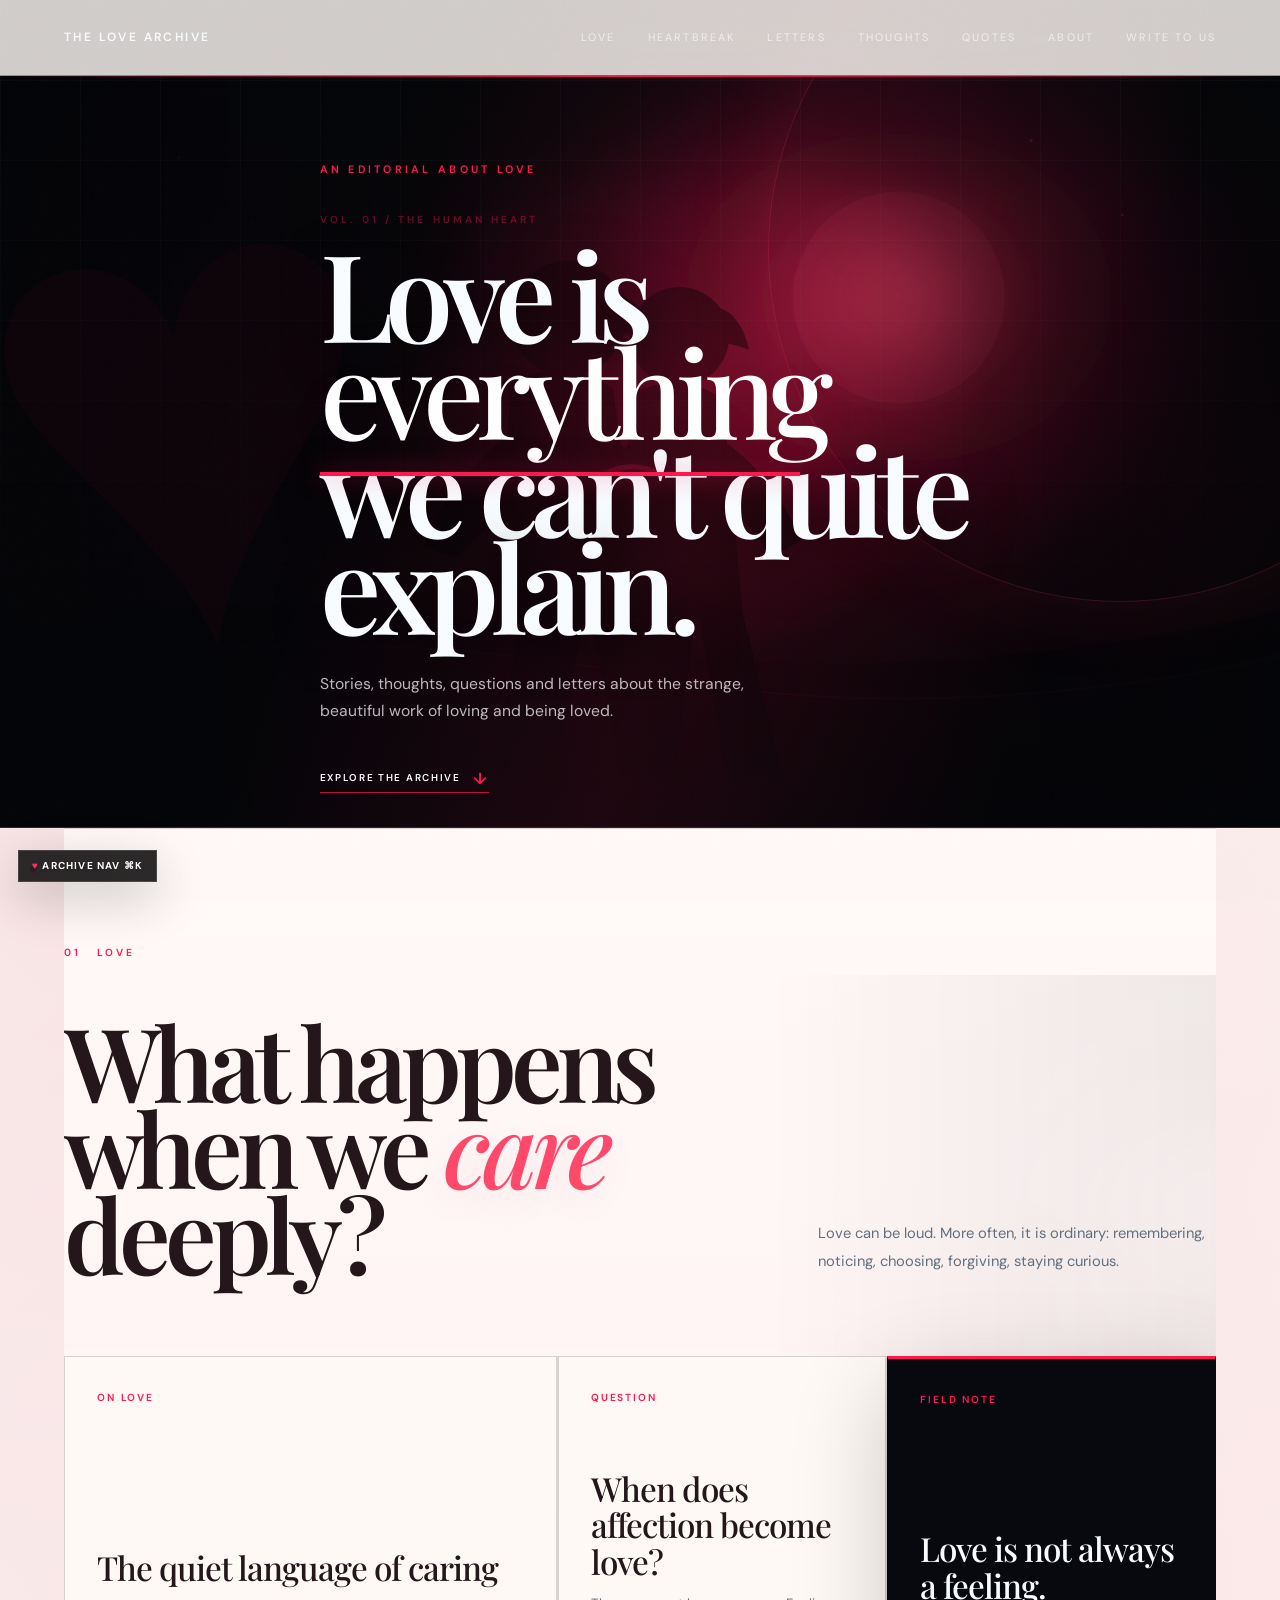
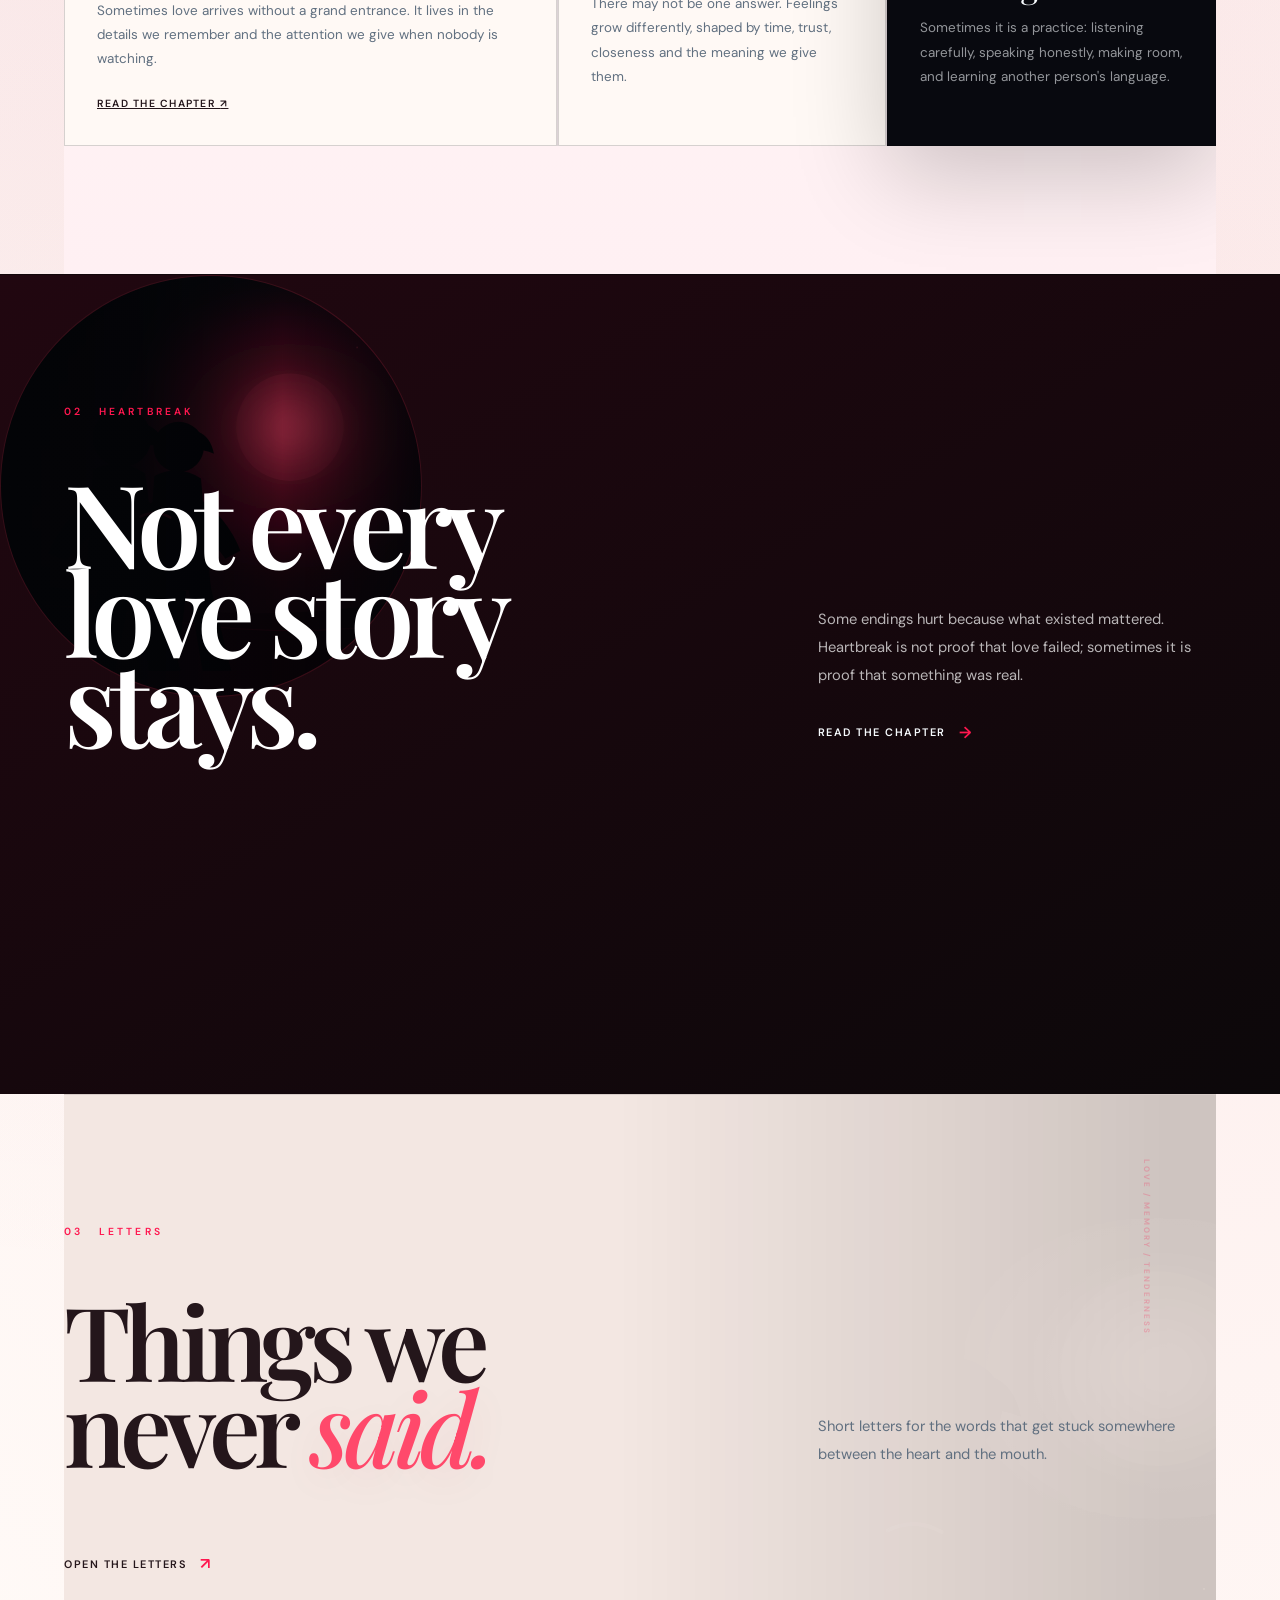
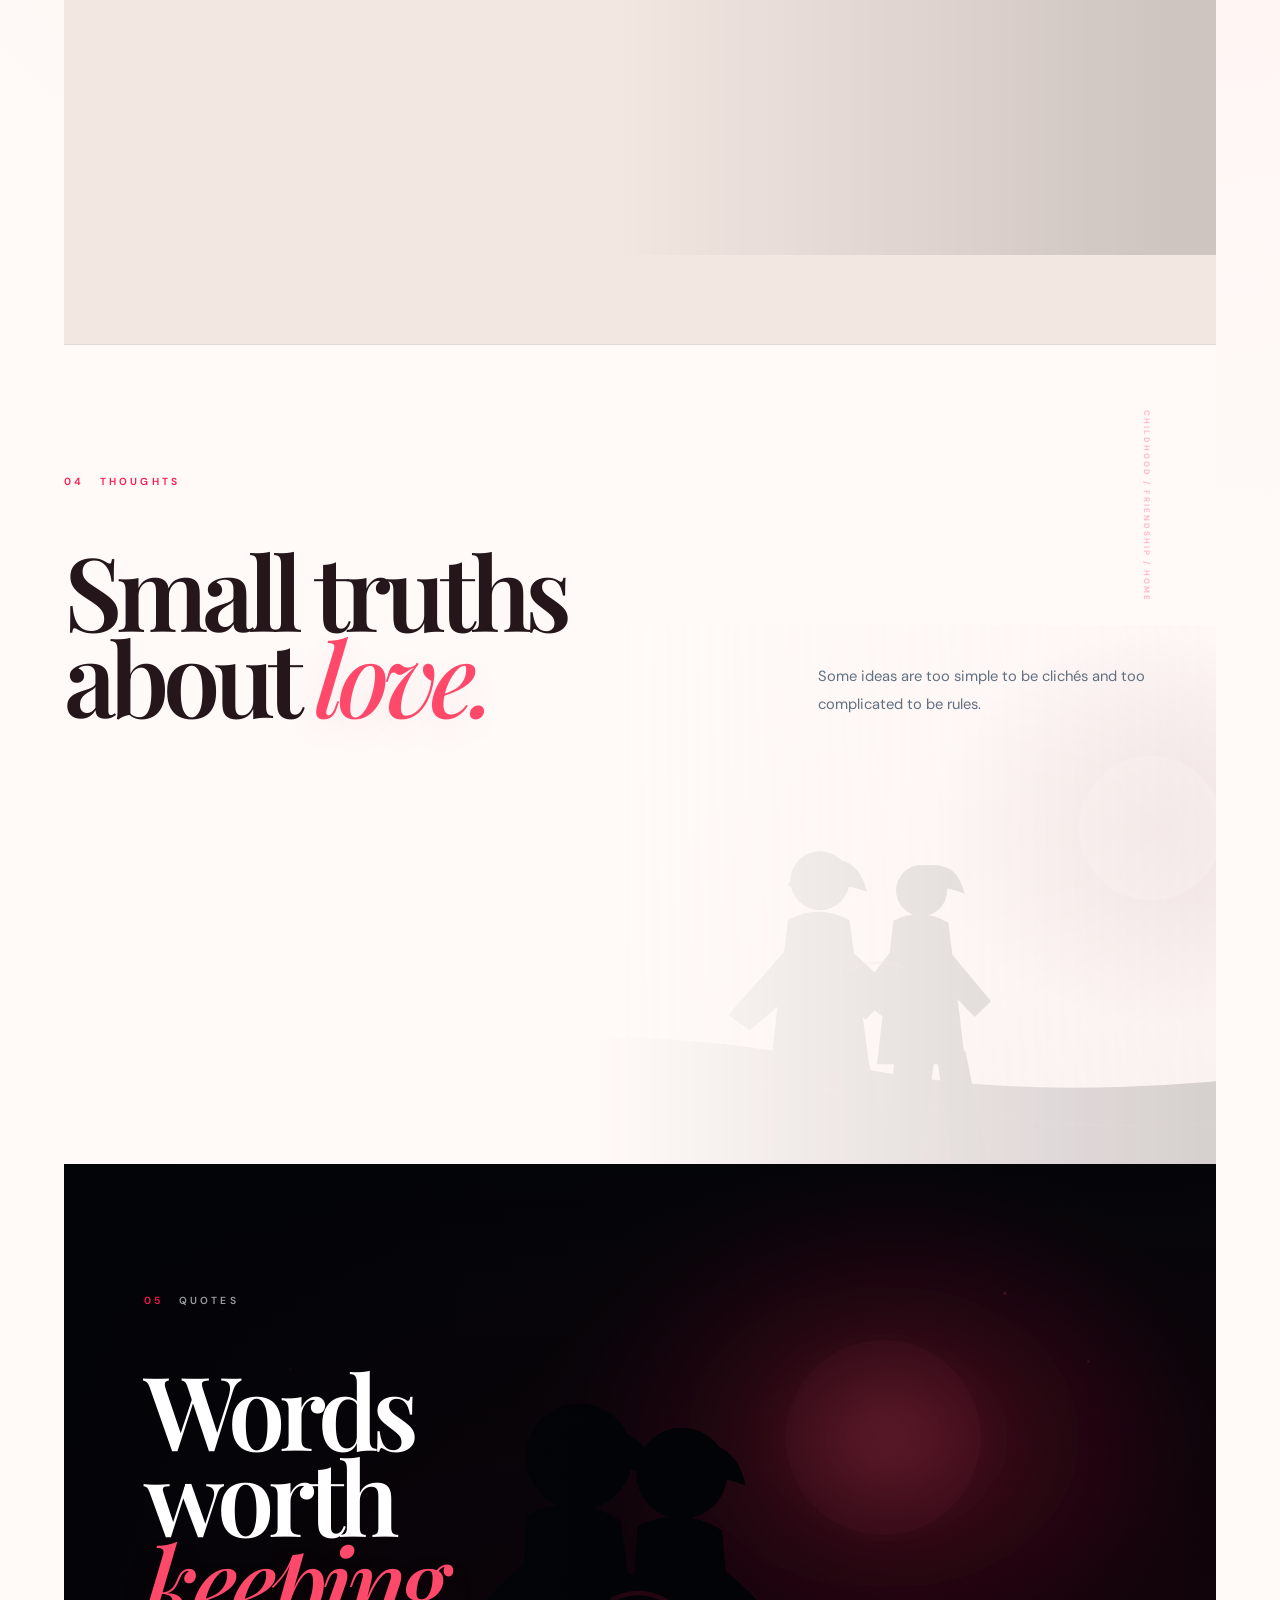
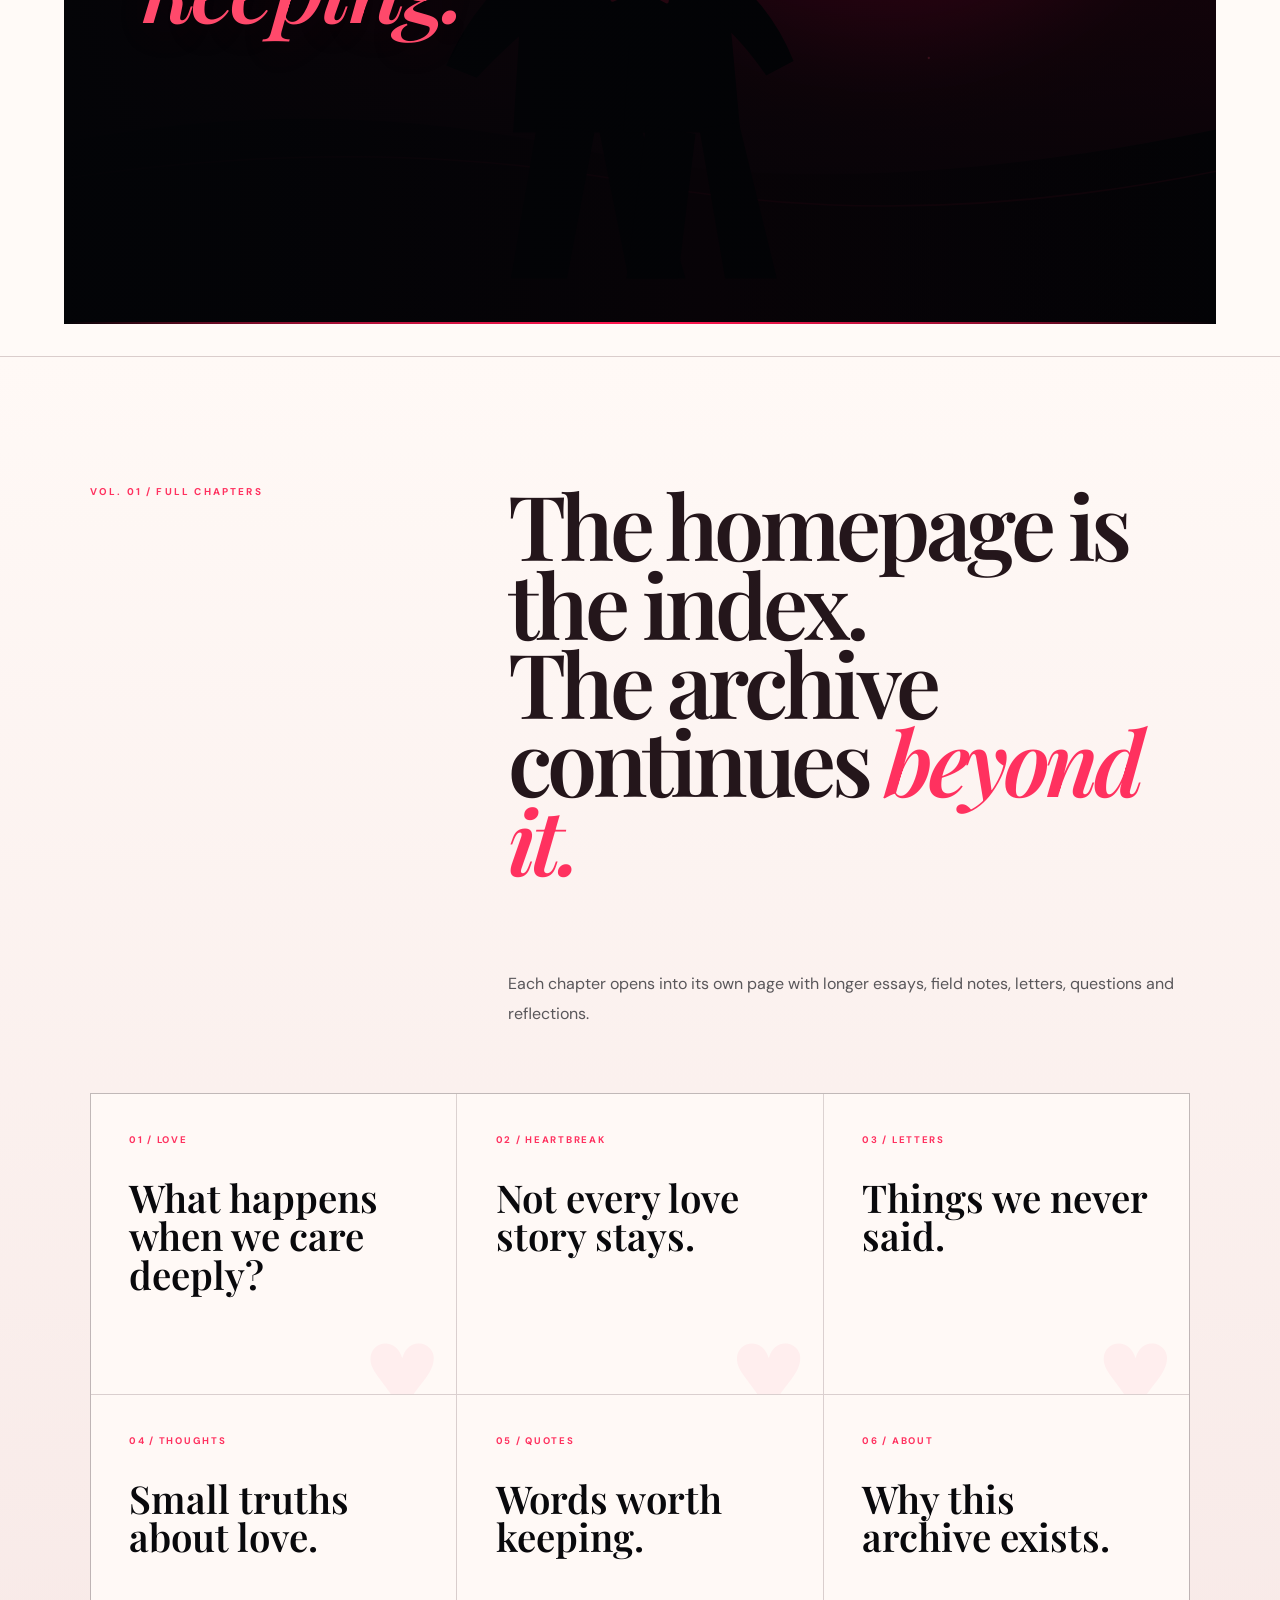
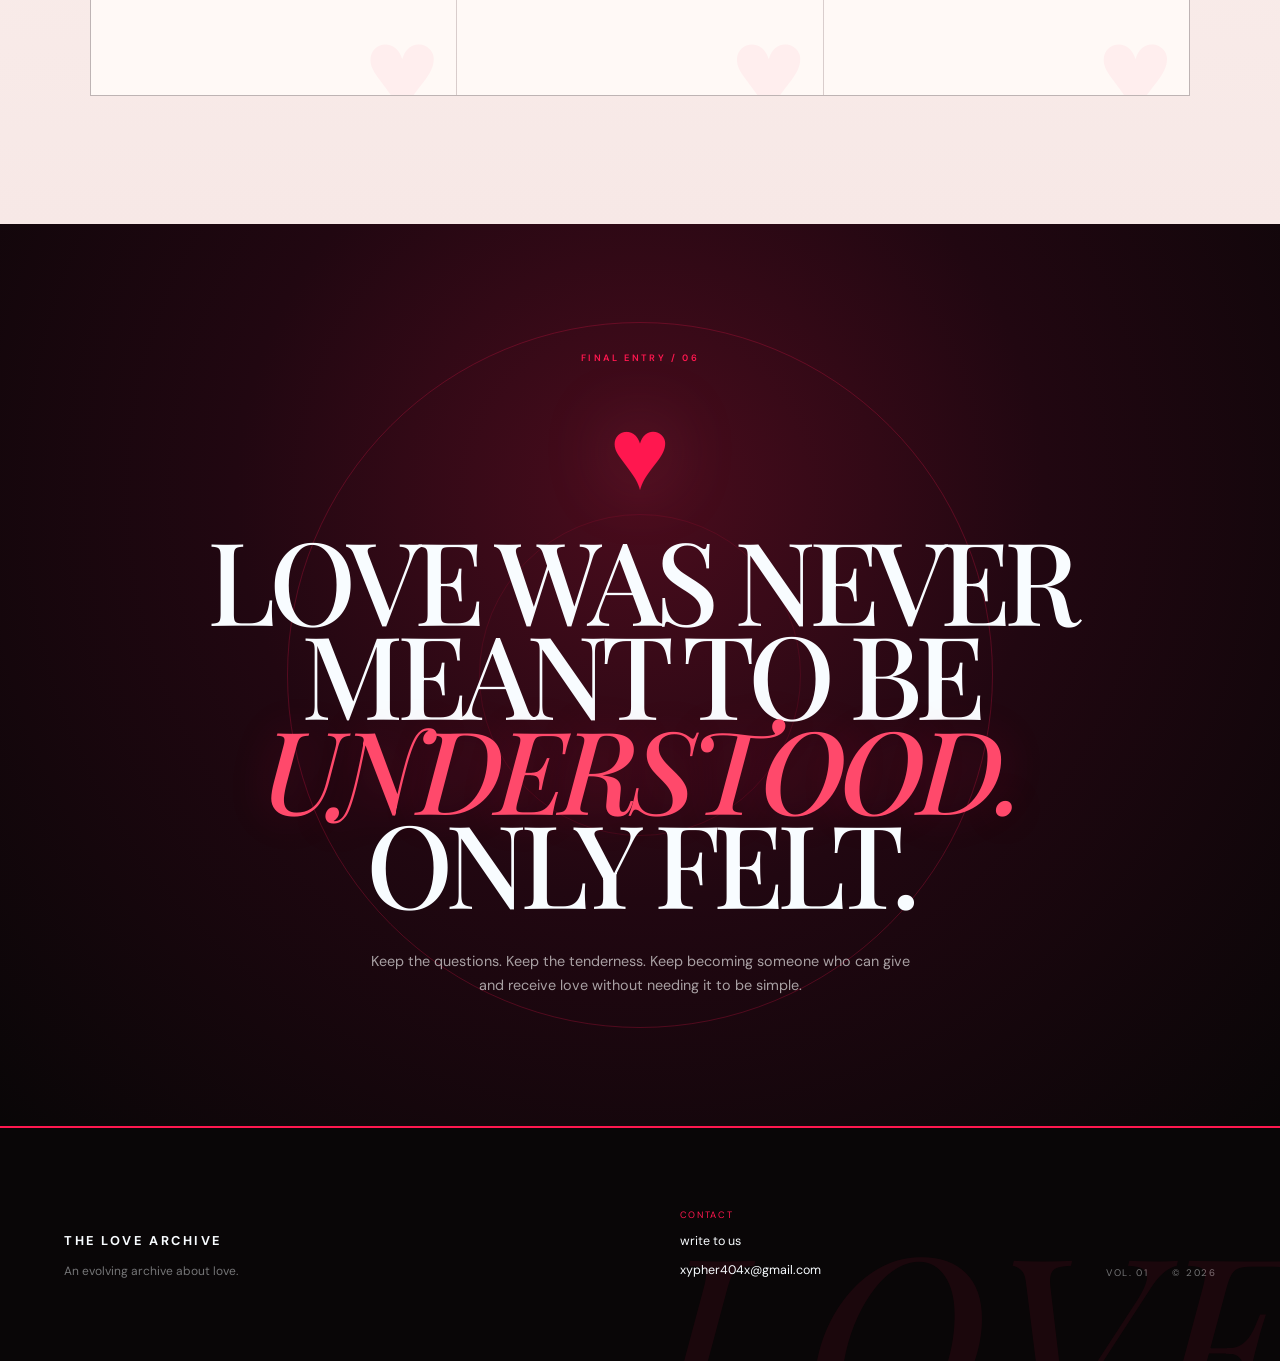
==== commit ae3d73d1: "Restore Love Archive homepage and keep Write to Us separate" ====
--- a/index.html
+++ b/index.html
@@ -1,2 +1,2 @@
 <!DOCTYPE html>
-<html lang="en"><head><meta charset="UTF-8"><meta name="viewport" content="width=device-width,initial-scale=1.0"><meta http-equiv="refresh" content="0;url=write.html"><title>Write to Us — The Love Archive</title></head><body><a href="write.html">Write to Us — xypher404x@gmail.com</a></body></html>+<html lang="en"><head><meta charset="UTF-8"><meta name="viewport" content="width=device-width, initial-scale=1.0"><meta name="theme-color" content="#05070d"><meta name="description" content="The Love Archive — an editorial space for thoughts, stories, questions, letters, and ideas about love."><title>The Love Archive — About Love</title><link rel="preconnect" href="https://fonts.googleapis.com"><link rel="preconnect" href="https://fonts.gstatic.com" crossorigin><link href="https://fonts.googleapis.com/css2?family=DM+Sans:wght@400;500;600&family=Playfair+Display:ital,wght@0,500;0,600;0,700;1,500;1,600&display=swap" rel="stylesheet"><link rel="stylesheet" href="style.css"><link rel="stylesheet" href="phase2.css"><link rel="stylesheet" href="experience.css"><link rel="stylesheet" href="final.css"><link rel="stylesheet" href="reference.css"><link rel="stylesheet" href="love-v2.css"><link rel="stylesheet" href="volume-v3.css"></head><body class="archive-home"><nav class="navbar" id="navbar"><a class="brand" href="index.html">THE LOVE ARCHIVE</a><div class="nav-links"><a href="love.html">Love</a><a href="heartbreak.html">Heartbreak</a><a href="letters.html">Letters</a><a href="thoughts.html">Thoughts</a><a href="quotes.html">Quotes</a><a href="about.html">About</a><a href="write.html">Write to Us</a></div></nav><header class="hero" id="home"><div class="hero-grid"></div><div class="hero-orbit"></div><div class="hero-content"><p class="eyebrow">An editorial about love</p><p class="issue">VOL. 01 / THE HUMAN HEART</p><h1>Love is<br><em>everything</em><br>we can't quite explain.</h1><p class="hero-deck">Stories, thoughts, questions and letters about the strange, beautiful work of loving and being loved.</p><a class="text-link" href="#love">Explore the archive <span>↓</span></a></div></header><main><section class="section feature" id="love"><div class="section-top"><span>01</span><p>LOVE</p></div><div class="feature-head"><h2>What happens<br>when we <em>care</em><br>deeply?</h2><p>Love can be loud. More often, it is ordinary: remembering, noticing, choosing, forgiving, staying curious.</p></div><div class="article-grid"><article class="article article-large"><span class="article-tag">ON LOVE</span><h3>The quiet language of caring</h3><p>Sometimes love arrives without a grand entrance. It lives in the details we remember and the attention we give when nobody is watching.</p><a href="love.html">Read the chapter <span>↗</span></a></article><article class="article"><span class="article-tag">QUESTION</span><h3>When does affection become love?</h3><p>There may not be one answer. Feelings grow differently, shaped by time, trust, closeness and the meaning we give them.</p></article><article class="article dark"><span class="article-tag">FIELD NOTE</span><h3>Love is not always a feeling.</h3><p>Sometimes it is a practice: listening carefully, speaking honestly, making room, and learning another person's language.</p></article></div></section><section class="section heartbreak" id="heartbreak"><div class="section-top"><span>02</span><p>HEARTBREAK</p></div><div class="split-heading"><h2>Not every<br>love story<br>stays.</h2><div><p class="lead">Some endings hurt because what existed mattered. Heartbreak is not proof that love failed; sometimes it is proof that something was real.</p><a class="text-link dark-link" href="heartbreak.html">Read the chapter <span>→</span></a></div></div></section><section class="section letters" id="letters"><div class="section-top"><span>03</span><p>LETTERS</p></div><div class="letters-intro"><h2>Things we<br>never <em>said.</em></h2><p>Short letters for the words that get stuck somewhere between the heart and the mouth.</p></div><a class="text-link" href="letters.html">Open the letters <span>↗</span></a></section><section class="section thoughts" id="thoughts"><div class="section-top"><span>04</span><p>THOUGHTS</p></div><div class="thoughts-head"><h2>Small truths<br>about <em>love.</em></h2><p>Some ideas are too simple to be clichés and too complicated to be rules.</p></div></section><section class="section quotes" id="quotes"><div class="section-top"><span>05</span><p>QUOTES</p></div><div class="quote-layout"><div><h2>Words worth<br><em>keeping.</em></h2></div></div></section><section class="home-volume-directory"><div class="home-volume-head"><span>VOL. 01 / FULL CHAPTERS</span><h2>The homepage is the index.<br>The archive continues <em>beyond it.</em></h2><p>Each chapter opens into its own page with longer essays, field notes, letters, questions and reflections.</p></div><div class="home-volume-grid"><a href="love.html"><small>01 / LOVE</small><strong>What happens when we care deeply?</strong></a><a href="heartbreak.html"><small>02 / HEARTBREAK</small><strong>Not every love story stays.</strong></a><a href="letters.html"><small>03 / LETTERS</small><strong>Things we never said.</strong></a><a href="thoughts.html"><small>04 / THOUGHTS</small><strong>Small truths about love.</strong></a><a href="quotes.html"><small>05 / QUOTES</small><strong>Words worth keeping.</strong></a><a href="about.html"><small>06 / ABOUT</small><strong>Why this archive exists.</strong></a></div></section><section class="archive-manifesto" id="manifesto"><div class="manifesto-inner"><span class="manifesto-kicker">FINAL ENTRY / 06</span><div class="manifesto-heart">♥</div><h2>LOVE WAS NEVER<br>MEANT TO BE <em>UNDERSTOOD.</em><br>ONLY FELT.</h2><p class="manifesto-sub">Keep the questions. Keep the tenderness. Keep becoming someone who can give and receive love without needing it to be simple.</p></div></section></main><footer class="footer"><div><strong>THE LOVE ARCHIVE</strong><p>An evolving archive about love.</p></div><div class="footer-contact"><span>CONTACT</span><a class="footer-secret" href="write.html">write to us</a><a href="mailto:xypher404x@gmail.com">xypher404x@gmail.com</a></div><div><span>VOL. 01</span><span>© 2026</span></div></footer><script src="script.js"></script><script src="love-v2.js"></script><script src="volume-v3.js"></script></body></html>
--- a/style.css
+++ b/style.css
@@ -0,0 +1 @@
+:root{--ink:#07111f;--ink2:#0d1b2d;--paper:#eef5f8;--white:#f8fcff;--muted:#617080;--line:rgba(7,17,31,.14);--accent:#ff3b5c;--accent2:#20d9d2;--glow:rgba(255,59,92,.24);--cream:#ffd5dc;--serif:'Playfair Display',Georgia,serif;--sans:'DM Sans',Arial,sans-serif;--ease:cubic-bezier(.22,1,.36,1)}*{box-sizing:border-box}html{scroll-behavior:smooth}body{margin:0;background:var(--paper);color:var(--ink);font:400 16px/1.7 var(--sans);overflow-x:hidden}::selection{background:var(--accent);color:var(--white)}a{color:inherit}button,input,textarea{font:inherit}.love-pulse{position:fixed;z-index:90;right:4vw;bottom:7vh;font:2rem/1 var(--serif);color:var(--accent);filter:drop-shadow(0 0 14px var(--glow));animation:heartFloat 4s ease-in-out infinite;pointer-events:none}.love-pulse:after{content:'';position:absolute;inset:-18px;border:1px solid rgba(255,59,92,.2);border-radius:50%;animation:ringPulse 2.8s ease-out infinite}.love-marquee{position:absolute;z-index:4;top:74px;left:0;width:100%;overflow:hidden;pointer-events:none;color:rgba(255,59,92,.42);font-size:.55rem;font-weight:600;letter-spacing:.3em;white-space:nowrap}.love-marquee div{display:inline-block;padding-left:100%;animation:marquee 28s linear infinite}.navbar{position:fixed;inset:0 0 auto;z-index:100;height:76px;padding:0 5vw;display:flex;align-items:center;justify-content:space-between;color:var(--white);transition:.4s var(--ease)}.navbar.scrolled{height:62px;background:rgba(7,17,31,.94);backdrop-filter:blur(16px)}.brand{font-size:.75rem;font-weight:600;letter-spacing:.2em;text-decoration:none}.nav-links{display:flex;gap:2rem}.nav-links a{font-size:.68rem;letter-spacing:.13em;text-transform:uppercase;text-decoration:none;opacity:.72;transition:.25s}.nav-links a:hover{opacity:1;color:var(--accent)}.nav-toggle{display:none;background:none;border:0;padding:8px;cursor:pointer}.nav-toggle span{display:block;width:23px;height:1px;background:var(--white);margin:5px}.hero{min-height:100svh;position:relative;display:grid;place-items:center;overflow:hidden;background:radial-gradient(circle at 78% 35%,rgba(255,59,92,.16),transparent 28%),radial-gradient(circle at 18% 80%,rgba(32,217,210,.12),transparent 32%),var(--ink);color:var(--white)}.hero-grid{position:absolute;inset:0;background-image:linear-gradient(rgba(184,243,238,.035) 1px,transparent 1px),linear-gradient(90deg,rgba(184,243,238,.035) 1px,transparent 1px);background-size:80px 80px;mask-image:linear-gradient(to bottom,black,transparent 85%)}.hero-orbit{position:absolute;width:55vw;height:55vw;max-width:760px;max-height:760px;border:1px solid rgba(255,59,92,.2);border-radius:50%;right:-15vw;top:-8vw;box-shadow:0 0 100px rgba(255,59,92,.08);animation:orbitDrift 16s ease-in-out infinite alternate}.hero-content{position:relative;z-index:2;width:min(1120px,90vw);padding-top:4vh}.eyebrow,.issue,.section-top,.article-tag,.letter-no{font-size:.64rem;font-weight:600;letter-spacing:.18em;text-transform:uppercase}.eyebrow{color:var(--accent);margin:0 0 2rem;animation:fadeSlide .9s var(--ease) both}.issue{opacity:.38;margin:0 0 1rem}.hero h1{max-width:900px;margin:0;font:600 clamp(4rem,10vw,8.8rem)/.86 var(--serif);letter-spacing:-.06em}.hero h1 em{font-style:italic;font-weight:500;color:var(--cream);text-shadow:0 0 35px rgba(255,59,92,.16)}.hero-deck{max-width:470px;margin:2.3rem 0;color:rgba(248,252,255,.62);font-size:.98rem}.text-link{display:inline-flex;gap:.8rem;align-items:center;font-size:.68rem;font-weight:600;letter-spacing:.14em;text-transform:uppercase;text-decoration:none}.text-link span{font-size:1rem;color:var(--accent);transition:transform .3s var(--ease)}.text-link:hover span{transform:translateY(4px)}.hero-side{position:absolute;z-index:2;left:5vw;right:5vw;bottom:2rem;display:flex;justify-content:space-between;font-size:.58rem;letter-spacing:.18em;opacity:.3}.intro-strip{width:min(1180px,90vw);margin:0 auto;padding:2rem 0;display:grid;grid-template-columns:1fr 2fr auto;gap:2rem;border-bottom:1px solid var(--line);font-size:.68rem;letter-spacing:.1em}.intro-strip p{margin:0}.intro-strip p:nth-child(2){max-width:600px;letter-spacing:0;font-size:.82rem;color:var(--muted)}.intro-strip span{font:2rem var(--serif);color:var(--accent)}.section{width:min(1180px,90vw);margin:auto;padding:9rem 0}.section-top{display:flex;gap:1rem;align-items:center;color:var(--accent2);margin-bottom:3.5rem}.section-top p{margin:0}.section-top span{font-size:.65rem}.feature-head,.split-heading,.letters-intro,.thoughts-head{display:grid;grid-template-columns:1.25fr .75fr;gap:7vw;align-items:end;margin-bottom:5rem}.section h2{margin:0;font:600 clamp(3rem,6vw,5.5rem)/.94 var(--serif);letter-spacing:-.05em}.section h2 em{font-style:italic;font-weight:500;color:var(--accent)}.feature-head>p,.letters-intro>p,.thoughts-head>p,.split-heading .lead{margin:0;color:var(--muted);font-size:.92rem;line-height:1.9;max-width:430px}.article-grid{display:grid;grid-template-columns:1.2fr .8fr .8fr;gap:1px;background:var(--line)}.article{min-height:330px;padding:2rem;background:var(--paper);display:flex;flex-direction:column}.article-large{min-height:430px}.article.dark{background:var(--ink);color:var(--white)}.article-tag{color:var(--accent);margin-bottom:auto}.article.dark .article-tag{color:var(--accent2)}.article h3{font:500 clamp(1.7rem,2.6vw,2.4rem)/1.1 var(--serif);margin:2rem 0 .8rem;letter-spacing:-.03em}.article p{color:var(--muted);font-size:.84rem;line-height:1.8;margin:0 0 1.5rem}.article.dark p{color:rgba(248,252,255,.58)}.article a{font-size:.65rem;font-weight:600;letter-spacing:.12em;text-transform:uppercase}.heartbreak{background:var(--ink);color:var(--white);max-width:none;width:100%;padding-left:max(5vw,calc((100vw - 1180px)/2));padding-right:max(5vw,calc((100vw - 1180px)/2));position:relative;overflow:hidden}.heartbreak:before{content:'';position:absolute;width:420px;height:420px;border:1px solid rgba(255,59,92,.2);border-radius:50%;right:-180px;bottom:-180px;animation:slowSpin 22s linear infinite}.heartbreak:after{content:'♥';position:absolute;right:12%;top:22%;font:10rem/.8 var(--serif);color:rgba(255,59,92,.035);animation:heartFloat 6s ease-in-out infinite}.heartbreak .section-top{color:var(--accent)}.split-heading{margin-bottom:6rem}.split-heading .lead{color:rgba(248,252,255,.6)}.dark-link{color:var(--white);margin-top:1.8rem}.heartbreak-list{border-top:1px solid rgba(255,255,255,.14)}.heartbreak-list article{display:grid;grid-template-columns:100px 1fr;gap:3rem;padding:2rem 0;border-bottom:1px solid rgba(255,255,255,.14);transition:padding-left .4s var(--ease)}.heartbreak-list article:hover{padding-left:1rem}.heartbreak-list article>span{font-size:.62rem;letter-spacing:.14em;color:var(--accent)}.heartbreak-list h3{margin:0 0 .4rem;font:500 1.6rem var(--serif)}.heartbreak-list p{margin:0;color:rgba(248,252,255,.52);font-size:.84rem}.letters{background:var(--paper)}.letter-stack{display:grid;gap:1rem;max-width:850px;margin-left:auto}.letter-card{position:relative;background:var(--white);border:1px solid var(--line);padding:2rem 2.2rem;min-height:260px;box-shadow:0 20px 50px rgba(7,17,31,.07)}.letter-card.offset{transform:translateX(-12%)}.letter-no{color:var(--accent2)}.letter-card h3{font:500 clamp(1.8rem,3vw,2.8rem)/1.05 var(--serif);letter-spacing:-.035em;margin:2.2rem 0 .8rem}.letter-card p{max-width:600px;color:var(--muted);font-size:.86rem}.letter-more{display:grid;grid-template-rows:0fr;opacity:0;transition:grid-template-rows .4s var(--ease),opacity .3s var(--ease)}.letter-more p{overflow:hidden;margin:0}.letter-card.expanded .letter-more{grid-template-rows:1fr;opacity:1;margin:.5rem 0 1.2rem}.letter-open{border:0;background:none;padding:0;color:var(--accent);font-size:.65rem;font-weight:600;letter-spacing:.12em;text-transform:uppercase;cursor:pointer}.letters-note{margin:3rem 0 0;text-align:right;color:var(--muted);font-size:.72rem;font-style:italic}.thoughts{border-top:1px solid var(--line)}.thought-grid{display:grid;grid-template-columns:repeat(4,1fr);border-top:1px solid var(--line);border-left:1px solid var(--line)}.thought-grid article{padding:2rem;border-right:1px solid var(--line);border-bottom:1px solid var(--line);min-height:280px}.thought-grid span{font-size:.6rem;color:var(--accent);letter-spacing:.15em}.thought-grid h3{font:500 1.6rem var(--serif);margin:3rem 0 .8rem}.thought-grid p{font-size:.8rem;color:var(--muted);line-height:1.8}.quotes{width:min(1180px,90vw);margin:0 auto 2rem;background:linear-gradient(135deg,#0b1830,#102b3f);color:var(--white);padding:5rem;position:relative;overflow:hidden}.quotes:after{content:'♥';position:absolute;font:24rem/.8 var(--serif);color:rgba(255,59,92,.045);right:-40px;bottom:-80px;animation:heartFloat 7s ease-in-out infinite}.quotes .section-top{color:var(--accent)}.quote-layout{display:grid;grid-template-columns:.75fr 1.25fr;gap:8vw;align-items:center;position:relative;z-index:1}.quotes h2{color:var(--white)}.quotes h2 em{color:var(--accent)}.quotes>div>p{color:rgba(248,252,255,.62);max-width:350px}.quote-box{position:relative;min-height:270px;padding:2rem 0}.quote-mark{position:absolute;top:-2rem;left:-1rem;font:7rem/.8 var(--serif);color:var(--accent);opacity:.3}.quote-box blockquote{margin:0 0 2rem;position:relative;font:500 clamp(1.8rem,3.4vw,3rem)/1.3 var(--serif);letter-spacing:-.03em;min-height:150px;opacity:0;transform:translateY(10px);transition:.4s var(--ease)}.quote-box blockquote.visible{opacity:1;transform:none}.quote-controls{display:flex;align-items:center;gap:1rem}.quote-controls>span{font-size:.6rem;letter-spacing:.14em;opacity:.55}.quote-controls div{display:flex;gap:.4rem}.quote-controls button{width:22px;height:2px;padding:0;border:0;background:rgba(255,255,255,.25);cursor:pointer}.quote-controls button.active{width:40px;background:var(--accent)}.note-section{padding-top:8rem}.note-card{display:grid;grid-template-columns:1fr 1fr;gap:8vw;padding:5vw;background:#dceaf0;border-top:3px solid var(--accent)}.note-card h2{font-size:clamp(2.8rem,5vw,4.8rem)}.note-card>div>p{max-width:390px;color:var(--muted)}#messageForm{display:grid;gap:.5rem}.field-label{font-size:.62rem;text-transform:uppercase;letter-spacing:.12em;color:var(--muted);margin-top:.7rem}.field-input,.field-textarea{width:100%;border:0;border-bottom:1px solid rgba(7,17,31,.22);padding:.7rem 0;background:transparent;outline:0;color:var(--ink)}.field-textarea{resize:vertical}.field-input:focus,.field-textarea:focus{border-color:var(--accent)}.field-error{font-size:.72rem;color:var(--accent);margin:.5rem 0}.btn{border:0;background:var(--ink);color:var(--white);padding:.9rem 1.3rem;cursor:pointer;font-size:.65rem;font-weight:600;letter-spacing:.12em;text-transform:uppercase;justify-self:start;margin-top:.8rem;transition:transform .25s var(--ease),box-shadow .25s var(--ease)}.btn:hover{transform:translateY(-2px);box-shadow:0 10px 30px rgba(255,59,92,.2)}.btn span{margin-left:.7rem}.message-wall{list-style:none;margin:3rem 0 0;padding:0;display:grid;grid-template-columns:repeat(2,1fr);gap:1rem}.message-wall li{background:var(--white);padding:1.4rem;border:1px solid var(--line)}.msg-text{margin:0 0 .6rem;font:500 1.05rem/1.5 var(--serif)}.msg-name{font-size:.68rem;color:var(--accent)}.message-wall-empty{grid-column:1/-1;text-align:center;color:var(--muted);font-size:.8rem}.footer{position:relative;overflow:hidden;display:grid;grid-template-columns:1.5fr 1fr auto;gap:3rem;align-items:end;padding:5rem 5vw;background:var(--ink);color:var(--white);border-top:1px solid rgba(255,59,92,.25)}.footer:before{content:'LOVE';position:absolute;right:-2vw;bottom:-5vw;font:clamp(8rem,20vw,18rem)/.7 var(--serif);font-style:italic;color:rgba(255,59,92,.04);pointer-events:none}.footer strong{font-size:.8rem;letter-spacing:.2em}.footer p{margin:.5rem 0 0;color:rgba(248,252,255,.45);font-size:.75rem}.footer>div:last-child{display:flex;gap:1.5rem;font-size:.6rem;letter-spacing:.15em;color:rgba(248,252,255,.45)}.footer-contact{display:flex;flex-direction:column;gap:.45rem;position:relative;z-index:1}.footer-contact span{font-size:.58rem;letter-spacing:.18em;color:var(--accent)}.footer-contact a{font-size:.78rem;text-decoration:none;color:var(--white);transition:color .25s}.footer-contact a:hover{color:var(--accent)}.letter-card,.article,.thought-grid article{transition:transform .35s var(--ease),box-shadow .35s var(--ease)}.letter-card:hover{transform:translateY(-4px);box-shadow:0 28px 60px rgba(255,59,92,.1)}.letter-card.offset:hover{transform:translate(-12%,-4px)}.article:hover{transform:translateY(-3px)}.thought-grid article:hover{background:rgba(255,255,255,.45)}.navbar a:focus-visible,.text-link:focus-visible,.btn:focus-visible,.letter-open:focus-visible,.nav-toggle:focus-visible,.footer-contact a:focus-visible{outline:2px solid var(--accent);outline-offset:4px}@keyframes heartFloat{0%,100%{transform:translateY(0) rotate(-3deg)}50%{transform:translateY(-18px) rotate(3deg)}}@keyframes ringPulse{0%{transform:scale(.7);opacity:.8}100%{transform:scale(1.7);opacity:0}}@keyframes marquee{from{transform:translateX(0)}to{transform:translateX(-100%)}}@keyframes orbitDrift{0%{transform:translate(0,0) rotate(0deg)}100%{transform:translate(-25px,20px) rotate(8deg)}}@keyframes slowSpin{to{transform:rotate(360deg)}}@keyframes fadeSlide{from{opacity:0;transform:translateY(12px)}to{opacity:1;transform:none}}@media(max-width:800px){.nav-toggle{display:block}.nav-links{position:fixed;top:62px;right:0;width:min(78vw,320px);padding:1rem;background:rgba(7,17,31,.98);flex-direction:column;gap:0;transform:translateX(100%);transition:transform .35s var(--ease)}.nav-links.open{transform:none}.nav-links a{padding:1rem 1.2rem}.intro-strip{grid-template-columns:1fr auto}.intro-strip p:nth-child(2){grid-column:1/-1;grid-row:2}.feature-head,.split-heading,.letters-intro,.thoughts-head,.quote-layout,.note-card{grid-template-columns:1fr;gap:2rem}.article-grid{grid-template-columns:1fr}.article-large{min-height:330px}.letter-card.offset{transform:none}.letter-card.offset:hover{transform:translateY(-4px)}.thought-grid{grid-template-columns:1fr 1fr}.quotes{padding:4rem 6vw}.hero h1{font-size:clamp(3.2rem,16vw,6rem)}.section{padding:6rem 0}.heartbreak{padding-left:5vw;padding-right:5vw}.footer{grid-template-columns:1fr;gap:2rem}.footer>div:last-child{justify-content:space-between}.love-marquee{top:66px}}@media(max-width:520px){.thought-grid{grid-template-columns:1fr}.hero-side span:first-child{display:none}.hero-side{justify-content:flex-end}.message-wall{grid-template-columns:1fr}.note-card{padding:2rem}.section{width:min(90vw,1180px)}.heartbreak-list article{grid-template-columns:65px 1fr;gap:1rem}.love-pulse{right:7vw;bottom:5vh}.love-marquee{display:none}}@media(prefers-reduced-motion:reduce){html{scroll-behavior:auto}.letter-card,.article,.thought-grid article,.quote-box blockquote,.nav-links,.letter-more,.heartbreak-list article,.btn{transition:none}.love-pulse,.love-marquee,.hero-orbit,.heartbreak:before,.heartbreak:after,.quotes:after{animation:none}.love-pulse{display:none}}
--- a/phase2.css
+++ b/phase2.css
@@ -0,0 +1,2 @@
+/* THE LOVE ARCHIVE — Phase II visual layer */
+.archive-opening{position:fixed;inset:0;z-index:1000;background:#050b14;color:#f8fcff;display:grid;place-items:center;transition:opacity .9s cubic-bezier(.22,1,.36,1),visibility .9s}.archive-opening.done{opacity:0;visibility:hidden;pointer-events:none}.opening-inner{text-align:center;display:flex;flex-direction:column;align-items:center;gap:1rem}.opening-kicker,.opening-volume{font:600 .62rem/1 var(--sans);letter-spacing:.25em;text-transform:uppercase;opacity:.65}.opening-heart{font:4rem/1 var(--serif);color:var(--accent);filter:drop-shadow(0 0 25px rgba(255,59,92,.45));animation:openingBeat 1.25s ease-in-out infinite}.opening-line{font:italic 1rem var(--serif);color:rgba(248,252,255,.5)}.archive-opening:after{content:'';position:absolute;width:18vw;height:18vw;border:1px solid rgba(255,59,92,.18);border-radius:50%;animation:openingRing 3s ease-out infinite;pointer-events:none}.archive-ticker{overflow:hidden;display:flex;gap:7vw;padding:1.1rem 0;background:var(--ink);color:var(--accent);font:600 clamp(2.8rem,7vw,7rem)/.8 var(--serif);font-style:italic;white-space:nowrap;border-top:1px solid rgba(255,59,92,.18);border-bottom:1px solid rgba(255,59,92,.18)}.archive-ticker span{animation:tickerDrift 16s linear infinite}.archive-ticker span:nth-child(even){animation-direction:reverse;color:rgba(255,255,255,.1)}.heart-index{padding-top:8rem;padding-bottom:8rem;background:linear-gradient(135deg,#f2f7f9,#e7eff3)}.heart-index-head{display:grid;grid-template-columns:1.25fr .75fr;gap:7vw;align-items:end;margin-bottom:3rem}.heart-index-head h2{margin:0;font:600 clamp(3rem,6vw,5.5rem)/.94 var(--serif);letter-spacing:-.05em}.heart-index-head h2 em{font-style:italic;font-weight:500;color:var(--accent)}.heart-index-head p{margin:0;color:var(--muted);max-width:430px}.heart-tabs{display:flex;flex-wrap:wrap;gap:.5rem;border-bottom:1px solid var(--line);padding-bottom:1.5rem}.heart-tab{border:1px solid var(--line);background:transparent;color:var(--ink);padding:.75rem 1rem;cursor:pointer;font-size:.62rem;font-weight:600;letter-spacing:.1em;text-transform:uppercase;transition:.25s var(--ease)}.heart-tab:hover,.heart-tab.active{background:var(--ink);color:var(--white);border-color:var(--ink);transform:translateY(-2px)}.heart-entry{margin-top:2rem;min-height:320px;padding:3rem;background:var(--ink);color:var(--white);position:relative;overflow:hidden;display:flex;flex-direction:column;justify-content:flex-end;box-shadow:0 25px 70px rgba(7,17,31,.12)}.heart-entry:before{content:'♥';position:absolute;right:5%;top:5%;font:clamp(12rem,24vw,22rem)/.8 var(--serif);color:rgba(255,59,92,.06);animation:heartFloat 6s ease-in-out infinite}.heart-entry-no{position:absolute;top:2rem;left:3rem;color:var(--accent);font-size:.6rem;letter-spacing:.18em}.heart-entry h3{position:relative;margin:0 0 .7rem;font:500 clamp(2.3rem,5vw,4.8rem)/.95 var(--serif)}.heart-entry p{position:relative;max-width:620px;color:rgba(248,252,255,.62);margin:0 0 1.3rem;font-size:.9rem}.heart-entry blockquote{position:relative;margin:0;font:italic 1.25rem/1.5 var(--serif);color:rgba(248,252,255,.86)}.secret-panel{position:fixed;inset:0;z-index:1100;background:rgba(3,7,13,.97);color:var(--white);display:grid;place-items:center;padding:2rem}.secret-panel[hidden]{display:none}.secret-inner{width:min(760px,90vw);text-align:center;position:relative}.secret-code{font:600 .62rem var(--sans);letter-spacing:.25em;color:var(--accent);text-transform:uppercase}.secret-heart{font:5rem/1 var(--serif);color:var(--accent);filter:drop-shadow(0 0 30px rgba(255,59,92,.35));margin:1.5rem 0}.secret-inner h2{font:600 clamp(3.5rem,8vw,7rem)/.88 var(--serif);letter-spacing:-.05em;margin:0}.secret-inner h2 em{color:var(--accent);font-weight:500}.secret-inner p{max-width:520px;margin:2rem auto;color:rgba(248,252,255,.55);font-size:.9rem}.secret-close{border:1px solid rgba(255,255,255,.25);background:transparent;color:var(--white);padding:.9rem 1.2rem;cursor:pointer;font-size:.63rem;font-weight:600;letter-spacing:.13em;text-transform:uppercase}.secret-close:hover{border-color:var(--accent);color:var(--accent)}@keyframes openingBeat{0%,100%{transform:scale(.92)}50%{transform:scale(1.16)}}@keyframes openingRing{0%{transform:scale(.4);opacity:.7}100%{transform:scale(4);opacity:0}}@keyframes tickerDrift{from{transform:translateX(0)}to{transform:translateX(-120px)}}@media(max-width:800px){.heart-index-head{grid-template-columns:1fr;gap:1.5rem}.heart-tabs{overflow-x:auto;flex-wrap:nowrap;padding-bottom:1rem}.heart-tab{white-space:nowrap}.heart-entry{padding:2rem;min-height:360px}.heart-entry-no{left:2rem;top:1.5rem}.archive-ticker{gap:4rem}.archive-opening:after{width:35vw;height:35vw}}@media(prefers-reduced-motion:reduce){.archive-opening,.heart-entry,.archive-ticker span,.opening-heart,.archive-opening:after{animation:none!important}.archive-opening{transition:none}.love-pulse,.love-pulse:after,.love-marquee div,.hero-orbit,.heartbreak:before,.heartbreak:after,.quotes:after{animation:none!important}.archive-ticker span{transform:none}}
--- a/experience.css
+++ b/experience.css
@@ -0,0 +1,23 @@
+/* THE LOVE ARCHIVE — V3 EXPERIENCE LAYER */
+:root{--v3-red:#ff3b5c;--v3-blue:#07111f;--v3-paper:#f3f6f5}
+html{scroll-behavior:smooth}
+body{background:var(--paper);overflow-x:hidden}
+body:before{content:'';position:fixed;inset:0;z-index:900;pointer-events:none;opacity:.055;background-image:url("data:image/svg+xml,%3Csvg viewBox='0 0 160 160' xmlns='http://www.w3.org/2000/svg'%3E%3Cfilter id='n'%3E%3CfeTurbulence type='fractalNoise' baseFrequency='.9' numOctaves='3' stitchTiles='stitch'/%3E%3C/filter%3E%3Crect width='100%25' height='100%25' filter='url(%23n)' opacity='.55'/%3E%3C/svg%3E")}
+.archive-progress{position:fixed;left:0;top:0;width:100%;height:2px;z-index:1200;background:rgba(255,255,255,.08)}.archive-progress i{display:block;width:0;height:100%;background:var(--v3-red);transform-origin:left;transition:width .08s linear}
+.chapter-rail{position:fixed;right:22px;top:50%;z-index:800;transform:translateY(-50%);display:flex;flex-direction:column;gap:11px}.chapter-rail button{width:7px;height:7px;padding:0;border:1px solid currentColor;border-radius:50%;background:transparent;color:rgba(7,17,31,.3);cursor:pointer;transition:.3s var(--ease)}.chapter-rail button.active{height:28px;border-radius:8px;background:var(--v3-red);border-color:var(--v3-red)}
+.hero{min-height:100svh}.hero-content{transform:translateZ(0);transition:transform .15s linear}.hero:after{content:'SCROLL TO FEEL SOMETHING';position:absolute;bottom:2.4rem;left:50%;transform:translateX(-50%);font:600 .55rem var(--sans);letter-spacing:.22em;color:rgba(248,252,255,.35);white-space:nowrap}
+.section{position:relative}.section:before{content:attr(data-chapter);position:absolute;right:5vw;top:4rem;font:600 .55rem var(--sans);letter-spacing:.2em;color:rgba(7,17,31,.25)}
+.archive-ticker{position:relative}.archive-ticker:before{content:'THE HUMAN HEART';position:absolute;left:1.5rem;top:.4rem;font:600 .5rem var(--sans);letter-spacing:.2em;color:rgba(255,255,255,.3);z-index:2}
+.heart-index{isolation:isolate}.heart-index:after{content:'';position:absolute;inset:0;z-index:-1;background:radial-gradient(circle at 85% 20%,rgba(255,59,92,.12),transparent 28%),radial-gradient(circle at 10% 80%,rgba(32,217,210,.1),transparent 25%)}
+.heart-tab{position:relative;overflow:hidden}.heart-tab:after{content:'';position:absolute;inset:0;background:var(--v3-red);transform:translateY(105%);transition:transform .35s var(--ease);z-index:-1}.heart-tab:hover:after,.heart-tab.active:after{transform:translateY(0)}
+.heart-entry{transition:box-shadow .5s ease}.heart-entry[data-feeling='broken']{box-shadow:0 30px 90px rgba(7,17,31,.2)}
+.feature{background:linear-gradient(180deg,var(--paper),#eaf0f2)}
+.letters{background:#ebe4dc}.letter-card{box-shadow:0 18px 45px rgba(7,17,31,.08);transition:transform .5s var(--ease),box-shadow .5s ease}.letter-card:hover{transform:translateY(-7px) rotate(-.2deg);box-shadow:0 30px 65px rgba(7,17,31,.14)}.letter-card.offset:hover{transform:translateY(-7px) rotate(.2deg)}
+.quote-box{position:relative}.quote-box:after{content:'♥';position:absolute;right:3%;bottom:-15%;font:15rem/.7 var(--serif);color:rgba(255,59,92,.06);pointer-events:none}
+.note-section{background:var(--v3-blue)}
+.archive-manifesto{min-height:100svh;background:var(--v3-blue);color:var(--white);display:grid;place-items:center;padding:10vw 6vw;position:relative;overflow:hidden}.archive-manifesto:before,.archive-manifesto:after{content:'';position:absolute;border:1px solid rgba(255,59,92,.16);border-radius:50%;width:55vw;height:55vw;left:50%;top:50%;transform:translate(-50%,-50%);animation:manifestoPulse 7s ease-in-out infinite}.archive-manifesto:after{width:25vw;height:25vw;border-color:rgba(32,217,210,.1);animation-delay:-2.5s}.manifesto-inner{position:relative;z-index:1;text-align:center;max-width:1100px}.manifesto-kicker{display:block;font:600 .58rem var(--sans);letter-spacing:.28em;color:var(--v3-red);margin-bottom:2rem}.manifesto-inner h2{margin:0;font:500 clamp(3.3rem,9vw,9rem)/.86 var(--serif);letter-spacing:-.055em}.manifesto-inner h2 em{color:var(--v3-red);font-weight:500}.manifesto-sub{margin:2.5rem auto 0;max-width:560px;color:rgba(248,252,255,.5);font-size:.82rem}.manifesto-end{display:flex;justify-content:center;gap:2rem;margin-top:4rem;font:600 .55rem var(--sans);letter-spacing:.18em;color:rgba(248,252,255,.35)}
+.archive-stamp{position:absolute;left:5vw;bottom:4rem;font:600 .5rem var(--sans);letter-spacing:.18em;color:rgba(248,252,255,.28);writing-mode:vertical-rl}
+.back-top{display:inline-flex;align-items:center;gap:.6rem;margin-top:2rem;color:rgba(248,252,255,.6);font:600 .58rem var(--sans);letter-spacing:.14em;text-transform:uppercase;text-decoration:none}.back-top:hover{color:var(--v3-red)}
+@keyframes manifestoPulse{0%,100%{transform:translate(-50%,-50%) scale(.92);opacity:.35}50%{transform:translate(-50%,-50%) scale(1.06);opacity:.7}}
+@media(max-width:800px){.chapter-rail{display:none}.hero:after{bottom:1.4rem}.archive-manifesto{min-height:85svh}.manifesto-end{flex-wrap:wrap;gap:1rem}.archive-stamp{display:none}}
+@media(prefers-reduced-motion:reduce){html{scroll-behavior:auto}.hero-content,.heart-tab,.letter-card{transition:none}.archive-manifesto:before,.archive-manifesto:after{animation:none}}
--- a/final.css
+++ b/final.css
@@ -0,0 +1,59 @@
+/* THE LOVE ARCHIVE — FINAL EDITION */
+:root{--final-red:#ff174f;--final-red-soft:#ff496b;--final-dark:#05070d;--final-paper:#fff8f5}
+body{background:var(--final-paper)}
+/* Red becomes the visual heartbeat, not decoration. */
+.hero{background-image:linear-gradient(90deg,rgba(5,7,13,.98) 0%,rgba(5,7,13,.78) 34%,rgba(5,7,13,.16) 68%,rgba(5,7,13,.82) 100%),url("images/editorial-couple.svg"),radial-gradient(circle at 72% 30%,rgba(255,23,79,.34),transparent 24%),radial-gradient(circle at 20% 85%,rgba(255,23,79,.12),transparent 28%),linear-gradient(135deg,#05070d,#120208);background-size:cover,cover,auto,auto,auto;background-position:center,center,center,center,center;background-blend-mode:normal,screen,normal,normal,normal}
+.hero:before{content:"";position:absolute;inset:0;pointer-events:none;background:linear-gradient(0deg,rgba(5,7,13,.65),transparent 30%,rgba(5,7,13,.12) 70%,rgba(5,7,13,.78));z-index:0}.hero-content,.hero-side{position:relative;z-index:2}
+.hero h1 em,.section h2 em,.manifesto-inner h2 em{color:var(--final-red-soft)!important;text-shadow:0 0 45px rgba(255,23,79,.2)}
+.eyebrow,.section-top,.article-tag,.text-link span,.letter-open,.heartbreak-list article>span{color:var(--final-red)!important}
+.archive-ticker{background:var(--final-red)!important;color:#fff!important;border-color:var(--final-red)!important}
+.archive-ticker span:nth-child(even){color:rgba(255,255,255,.28)!important}
+.heart-index{background:linear-gradient(135deg,#fff8f5,#ffe8ed)!important}
+.heart-index:after{background:radial-gradient(circle at 85% 20%,rgba(255,23,79,.2),transparent 28%),radial-gradient(circle at 10% 80%,rgba(255,23,79,.08),transparent 25%)!important}
+.heart-tab:hover,.heart-tab.active{background:var(--final-red)!important;border-color:var(--final-red)!important}
+.heart-entry{background:linear-gradient(135deg,#090b12,#16070d)!important;border-left:5px solid var(--final-red);box-shadow:0 30px 100px rgba(255,23,79,.15)!important}
+.heart-entry:before{color:rgba(255,23,79,.11)!important}
+.heart-entry blockquote{color:#fff!important}
+.feature{background:linear-gradient(180deg,#fff8f5,#ffeef1)!important}
+.article.dark{background:#090a10!important;border-top:3px solid var(--final-red)}
+.letters{background:#f4e9e4!important;position:relative;overflow:hidden}.letters:after{content:"";position:absolute;right:-7vw;top:5%;width:46vw;height:62vw;max-height:760px;background:url("images/editorial-couple.svg") center/cover no-repeat;opacity:.085;filter:grayscale(1) contrast(1.25);pointer-events:none;mix-blend-mode:multiply;mask-image:linear-gradient(to bottom,transparent,black 14%,black 84%,transparent)}.letters>*{position:relative;z-index:1}
+.letter-card:hover{box-shadow:0 30px 70px rgba(255,23,79,.16)!important}
+.letter-no,.thought-grid span{color:var(--final-red)!important}
+.thoughts{background:#fff8f5;position:relative;overflow:hidden}.thoughts:after{content:"";position:absolute;right:-4vw;bottom:-7vw;width:55vw;height:42vw;background:url("images/editorial-childhood.svg") center/cover no-repeat;opacity:.16;filter:grayscale(.8) contrast(1.05);pointer-events:none;mix-blend-mode:multiply;mask-image:linear-gradient(to left,black 45%,transparent 100%)}.thoughts>*{position:relative;z-index:1}
+.quotes{background-image:linear-gradient(90deg,rgba(8,9,16,.98),rgba(8,9,16,.66)),url("images/editorial-couple.svg"),radial-gradient(circle at 80% 20%,rgba(255,23,79,.3),transparent 30%),linear-gradient(135deg,#080910,#180910)!important;background-size:cover,cover,auto,auto!important;background-position:center!important;border:1px solid rgba(255,23,79,.25)}
+.quote-mark{color:var(--final-red)!important}.quote-controls button.active{background:var(--final-red)!important}
+.note-section{background:#080910!important}
+.note-card{background:linear-gradient(135deg,#ffe4e9,#fff4f1)!important;border-top-color:var(--final-red)!important;box-shadow:0 25px 80px rgba(255,23,79,.1)}
+.btn{background:var(--final-red)!important;box-shadow:0 12px 35px rgba(255,23,79,.18)}
+.btn:hover{background:#d9003e!important;box-shadow:0 16px 45px rgba(255,23,79,.3)!important}
+.message-wall li{border-top:2px solid var(--final-red)}
+.footer{background:#030407!important;border-top:2px solid var(--final-red)!important}
+.footer:before{color:rgba(255,23,79,.075)!important}
+.footer-contact span,.footer-contact a:hover{color:var(--final-red)!important}
+.love-pulse{color:var(--final-red)!important;filter:drop-shadow(0 0 22px rgba(255,23,79,.5))!important}
+.love-pulse:after{border-color:rgba(255,23,79,.35)!important}
+.chapter-rail button.active{background:var(--final-red)!important;border-color:var(--final-red)!important}
+.final-heartline{height:1px;background:linear-gradient(90deg,transparent,var(--final-red),transparent);box-shadow:0 0 24px rgba(255,23,79,.45)}
+.archive-manifesto{background:radial-gradient(circle at center,rgba(255,23,79,.12),transparent 38%),#030407!important}
+.archive-manifesto:before{border-color:rgba(255,23,79,.24)!important}.archive-manifesto:after{border-color:rgba(255,23,79,.12)!important}
+.manifesto-kicker{color:var(--final-red)!important}
+.manifesto-heart{font:clamp(3rem,8vw,7rem)/1 var(--serif);color:var(--final-red);margin:0 0 2rem;filter:drop-shadow(0 0 35px rgba(255,23,79,.4));animation:finalBeat 1.4s ease-in-out infinite}
+.manifesto-inner h2{font-size:clamp(3.5rem,10vw,10rem)!important}
+.manifesto-sub{font-size:.9rem!important;color:rgba(255,255,255,.62)!important}
+.final-whisper{margin-top:5rem;font:italic clamp(1.1rem,2vw,1.5rem)/1.5 var(--serif);color:rgba(255,255,255,.45)}
+.footer-secret{display:inline-block;color:rgba(255,255,255,.45);text-decoration:none;border-bottom:1px solid transparent}.footer-secret:hover{color:var(--final-red);border-color:var(--final-red)}
+/* CINEMATIC SILHOUETTE PASS — visual only; existing copy remains untouched. */
+.hero{background-position:center,62% center,center,center,center}
+.hero:after{content:"";position:absolute;inset:0;background:linear-gradient(115deg,transparent 38%,rgba(255,23,79,.08) 58%,transparent 78%);mix-blend-mode:screen;pointer-events:none;z-index:1}
+.heartbreak{background-image:linear-gradient(90deg,rgba(5,7,13,.98),rgba(5,7,13,.88)),url("images/editorial-couple.svg");background-size:cover,cover;background-position:center,68% center}
+.heartbreak:after{content:"";position:absolute;right:0;top:0;width:min(58vw,900px);height:100%;background:url("images/editorial-couple.svg") 70% center/cover no-repeat;opacity:.12;filter:grayscale(1) contrast(1.3);pointer-events:none;mix-blend-mode:screen}
+.heartbreak>*{position:relative;z-index:2}
+.heart-index{position:relative;overflow:hidden}.heart-index:before{content:"";position:absolute;right:-12vw;top:-9vw;width:52vw;height:52vw;background:url("images/editorial-couple.svg") center/cover no-repeat;opacity:.06;filter:grayscale(1);mix-blend-mode:multiply;pointer-events:none}
+.heart-index>*{position:relative;z-index:1}
+.archive-ticker{box-shadow:0 0 35px rgba(255,23,79,.18)}
+.letters:before{content:"LOVE / MEMORY / TENDERNESS";position:absolute;left:5vw;bottom:7%;writing-mode:vertical-rl;font:700 .5rem var(--sans);letter-spacing:.25em;color:rgba(255,23,79,.24);z-index:1}
+.thoughts:before{content:"CHILDHOOD / FRIENDSHIP / HOME";position:absolute;right:5vw;top:8%;writing-mode:vertical-rl;font:700 .5rem var(--sans);letter-spacing:.25em;color:rgba(255,23,79,.28);z-index:1}
+.quotes:before{content:"";position:absolute;inset:auto 0 0 0;height:2px;background:linear-gradient(90deg,transparent,var(--final-red),transparent);opacity:.7}
+@keyframes finalBeat{0%,100%{transform:scale(.9)}50%{transform:scale(1.08)}}
+@media(max-width:800px){.manifesto-heart{animation:none}.hero{background-image:linear-gradient(180deg,rgba(5,7,13,.92),rgba(5,7,13,.56) 48%,rgba(5,7,13,.96)),url("images/editorial-couple.svg"),radial-gradient(circle at 70% 25%,rgba(255,23,79,.3),transparent 30%),linear-gradient(135deg,#05070d,#120208);background-position:center,58% center,center,center}.heartbreak:after{width:100%;opacity:.08}.letters:after{width:82vw;height:88vw;right:-30vw}.thoughts:after{width:95vw;height:68vw;right:-32vw;bottom:-9vw}}
+@media(prefers-reduced-motion:reduce){.manifesto-heart{animation:none}}
--- a/reference.css
+++ b/reference.css
@@ -0,0 +1,21 @@
+/* REFERENCE ART DIRECTION — visual-only override. Existing copy is untouched. */
+:root{--ref-red:#ff174f;--ref-black:#030407;--ref-cream:#fff8f5}
+html{scroll-behavior:smooth}body{background:var(--ref-cream);overflow-x:hidden}
+.navbar{background:rgba(3,4,7,.94)!important;border-bottom:1px solid rgba(255,23,79,.55)!important;backdrop-filter:blur(14px);z-index:50}.navbar:after{content:"";position:absolute;left:0;right:0;bottom:-2px;height:2px;background:linear-gradient(90deg,transparent,var(--ref-red),transparent)}.brand,.nav-links a{letter-spacing:.2em!important;text-transform:uppercase}.nav-links a:hover{color:var(--ref-red)!important}
+.hero{min-height:clamp(720px,92vh,1000px)!important;position:relative;isolation:isolate;overflow:hidden;background-image:linear-gradient(90deg,rgba(3,4,7,.98) 0%,rgba(3,4,7,.88) 28%,rgba(3,4,7,.28) 61%,rgba(3,4,7,.82) 100%),url("images/editorial-couple.svg")!important;background-size:cover,cover!important;background-position:center,64% center!important;border-bottom:1px solid rgba(255,23,79,.4)}
+.hero:before{content:"";position:absolute;inset:0;z-index:0;background:linear-gradient(0deg,#030407 0%,transparent 25%,transparent 75%,rgba(3,4,7,.75)),radial-gradient(circle at 55% 45%,rgba(255,23,79,.2),transparent 34%);pointer-events:none}.hero:after{content:"";position:absolute;inset:0;z-index:1;background:linear-gradient(115deg,transparent 30%,rgba(255,23,79,.1) 52%,transparent 75%);mix-blend-mode:screen;pointer-events:none}
+.hero-content{position:relative;z-index:3!important;max-width:820px!important;padding-left:clamp(2rem,7vw,7rem)!important;padding-top:clamp(6rem,14vh,10rem)!important}.hero .eyebrow{color:var(--ref-red)!important;letter-spacing:.3em!important;text-transform:uppercase;font-size:.68rem!important}.hero .issue{color:var(--ref-red)!important;letter-spacing:.3em!important}.hero h1{font-size:clamp(4.8rem,9.5vw,10rem)!important;line-height:.8!important;letter-spacing:-.065em!important;text-shadow:0 12px 45px rgba(0,0,0,.72)}.hero h1 em{color:#fff!important;font-style:normal!important;position:relative}.hero h1 em:after{content:"";position:absolute;left:0;right:5%;bottom:-.04em;height:.035em;background:var(--ref-red);box-shadow:0 0 25px rgba(255,23,79,.65)}.hero .hero-deck{max-width:460px!important;color:rgba(255,255,255,.72)!important;line-height:1.75!important}.hero .text-link{color:#fff!important;text-transform:uppercase;letter-spacing:.17em!important;font-size:.62rem!important;border-bottom:1px solid rgba(255,23,79,.7)!important}.hero-side{z-index:3!important;right:4vw!important;color:rgba(255,255,255,.58)!important;letter-spacing:.28em!important}.hero-side span:last-child{color:var(--ref-red)!important;font-size:2rem!important}
+.archive-ticker{height:54px!important;background:var(--ref-red)!important;color:#fff!important;border:0!important;box-shadow:0 0 40px rgba(255,23,79,.2);display:flex!important;align-items:center!important;gap:clamp(2rem,5vw,6rem)!important;overflow:hidden!important;white-space:nowrap!important;letter-spacing:.3em!important;font-size:.62rem!important}.archive-ticker span:nth-child(even){opacity:.42}.archive-ticker span:after{content:"♥";color:#05070d;margin-left:clamp(2rem,5vw,6rem)}
+.section{border-top:1px solid rgba(3,4,7,.12)!important}.section-top{color:var(--ref-red)!important;letter-spacing:.3em!important;text-transform:uppercase!important}.section-top span{color:var(--ref-red)!important}
+.heart-index{position:relative;overflow:hidden;min-height:650px!important;background:linear-gradient(135deg,#fff9f7,#ffe8ee)!important;padding-top:clamp(5rem,9vw,9rem)!important;padding-bottom:clamp(5rem,9vw,9rem)!important}.heart-index:before{content:"";position:absolute;right:-7vw;top:0;width:57vw;height:100%;background:url("images/editorial-couple.svg") center/cover no-repeat;opacity:.09;filter:grayscale(1) contrast(1.25);mask-image:linear-gradient(to left,black 0%,transparent 82%);pointer-events:none}.heart-index>*{position:relative;z-index:2}.heart-index-head{display:grid!important;grid-template-columns:1.2fr .55fr!important;gap:4rem!important;align-items:end}.heart-index-head h2{font-size:clamp(4rem,8vw,8rem)!important;line-height:.84!important;letter-spacing:-.06em!important}.heart-tabs{display:flex!important;flex-wrap:wrap!important;gap:.5rem!important}.heart-tab{border-radius:0!important;border:1px solid rgba(3,4,7,.2)!important;background:transparent!important;text-transform:uppercase!important;letter-spacing:.12em!important;font-size:.6rem!important}.heart-tab.active{background:var(--ref-red)!important;border-color:var(--ref-red)!important;box-shadow:0 10px 30px rgba(255,23,79,.22)}.heart-entry{position:relative;overflow:hidden;min-height:320px!important;background:linear-gradient(120deg,#07090f,#18070d)!important;border-left:5px solid var(--ref-red)!important;box-shadow:0 30px 100px rgba(255,23,79,.14)!important}.heart-entry:after{content:"♥";position:absolute;right:2%;bottom:-22%;font:30rem/1 var(--serif);color:rgba(255,23,79,.055);pointer-events:none}.heart-entry h3{font-size:clamp(2.7rem,5vw,5rem)!important}.heart-entry blockquote{font-size:clamp(1.3rem,2.4vw,2rem)!important;color:#fff!important;max-width:650px!important}
+.intro-strip{background:#05070d!important;color:#fff!important;border-block:1px solid rgba(255,23,79,.5)!important}.intro-strip p:first-child{color:var(--ref-red)!important;letter-spacing:.3em!important}
+.feature{position:relative;overflow:hidden;background:linear-gradient(180deg,#fff9f7,#fff0f3)!important;padding-top:clamp(5rem,9vw,9rem)!important;padding-bottom:clamp(6rem,10vw,10rem)!important}.feature:after{content:"";position:absolute;right:-8vw;top:14%;width:52vw;height:62%;background:url("images/editorial-couple.svg") center/cover no-repeat;opacity:.08;filter:grayscale(1);mask-image:linear-gradient(to left,black,transparent 85%);pointer-events:none}.feature>*{position:relative;z-index:2}.feature-head h2{font-size:clamp(4rem,8vw,8rem)!important;line-height:.84!important;letter-spacing:-.06em!important}.article-grid{position:relative;z-index:2}.article{border-radius:0!important;border:1px solid rgba(3,4,7,.16)!important}.article-large{min-height:390px!important}.article.dark{border-top:3px solid var(--ref-red)!important;background:#08090f!important;box-shadow:0 30px 90px rgba(0,0,0,.2)!important}
+.heartbreak{position:relative;overflow:hidden;min-height:820px!important;background:#030407!important;padding-top:clamp(6rem,10vw,10rem)!important;padding-bottom:clamp(6rem,10vw,10rem)!important}.heartbreak:before{content:"";position:absolute;inset:0;background:linear-gradient(90deg,#030407 0%,rgba(3,4,7,.94) 32%,rgba(3,4,7,.42) 67%,rgba(3,4,7,.92) 100%),url("images/editorial-couple.svg") 72% center/cover no-repeat;opacity:1;z-index:0}.heartbreak:after{content:"";position:absolute;inset:0;background:linear-gradient(0deg,#030407,transparent 24%,transparent 74%,#030407);z-index:1;pointer-events:none}.heartbreak>*{position:relative;z-index:2}.split-heading h2{color:#fff!important;font-size:clamp(4.5rem,9vw,9rem)!important;line-height:.78!important;letter-spacing:-.06em!important}.split-heading .lead{color:rgba(255,255,255,.7)!important;max-width:440px!important}.heartbreak-list{border-top:1px solid rgba(255,255,255,.25)!important}.heartbreak-list article{border-bottom:1px solid rgba(255,255,255,.2)!important}.heartbreak-list article h3{color:#fff!important}.heartbreak-list article p{color:rgba(255,255,255,.55)!important}
+.letters{position:relative;overflow:hidden;min-height:850px!important;background:#f3e7e2!important;padding-top:clamp(6rem,10vw,10rem)!important;padding-bottom:clamp(6rem,10vw,10rem)!important}.letters:after{content:"";position:absolute;right:-5vw;top:0;width:57vw;height:100%;background:url("images/editorial-couple.svg") center/cover no-repeat;opacity:.15;filter:grayscale(1) contrast(1.2);mask-image:linear-gradient(to left,black 15%,transparent 90%);pointer-events:none}.letters>*{position:relative;z-index:2}.letters-intro h2{font-size:clamp(4rem,8vw,8rem)!important;line-height:.84!important;letter-spacing:-.06em!important}.letter-card{border-radius:0!important;border-top:3px solid var(--ref-red)!important;box-shadow:0 25px 70px rgba(35,12,12,.09)!important}.letter-card.offset{transform:translateX(7vw)!important}
+.thoughts{position:relative;overflow:hidden;min-height:820px!important;background:#fff9f7!important;padding-top:clamp(6rem,10vw,10rem)!important;padding-bottom:clamp(6rem,10vw,10rem)!important}.thoughts:after{content:"";position:absolute;right:-9vw;bottom:-4vw;width:65vw;height:72%;background:url("images/editorial-childhood.svg") center/cover no-repeat;opacity:.18;filter:grayscale(.75);mask-image:linear-gradient(to left,black 15%,transparent 88%);pointer-events:none}.thoughts>*{position:relative;z-index:2}.thoughts-head h2{font-size:clamp(4rem,8vw,8rem)!important;line-height:.84!important;letter-spacing:-.06em!important}.thought-grid article{border-top:2px solid rgba(3,4,7,.14)!important}.thought-grid article h3{font-size:clamp(1.8rem,3vw,3rem)!important}
+.quotes{position:relative;overflow:hidden;min-height:760px!important;background-image:linear-gradient(90deg,rgba(3,4,7,.97),rgba(3,4,7,.65) 58%,rgba(3,4,7,.52)),url("images/editorial-couple.svg")!important;background-size:cover!important;background-position:center!important;padding-top:clamp(6rem,10vw,10rem)!important;padding-bottom:clamp(6rem,10vw,10rem)!important;border:0!important}.quotes:after{content:"";position:absolute;inset:auto 0 0;height:2px;background:linear-gradient(90deg,transparent,var(--ref-red),transparent)}.quote-layout{position:relative;z-index:2}.quote-layout h2{font-size:clamp(4rem,8vw,8rem)!important;line-height:.84!important;letter-spacing:-.06em!important;color:#fff!important}.quote-box{border:1px solid rgba(255,255,255,.2)!important;background:rgba(0,0,0,.28)!important;backdrop-filter:blur(6px)!important}.quote-box blockquote{color:#fff!important;font-size:clamp(1.6rem,3vw,3rem)!important}.quote-mark{color:var(--ref-red)!important}
+.note-section{background:#08090f!important;padding-top:clamp(5rem,9vw,9rem)!important;padding-bottom:clamp(5rem,9vw,9rem)!important}.note-card{border-radius:0!important;border:1px solid rgba(255,23,79,.35)!important;border-top:4px solid var(--ref-red)!important;background:linear-gradient(135deg,#ffe3e8,#fff3ef)!important}.btn{background:var(--ref-red)!important}
+.archive-manifesto{min-height:900px!important;background:radial-gradient(circle at center,rgba(255,23,79,.14),transparent 38%),#030407!important;display:grid!important;place-items:center!important;text-align:center!important}.manifesto-inner h2{font-size:clamp(3.8rem,9vw,9rem)!important;line-height:.82!important;letter-spacing:-.06em!important}.manifesto-heart{color:var(--ref-red)!important;filter:drop-shadow(0 0 35px rgba(255,23,79,.45))}
+.footer{background:#020305!important;border-top:2px solid var(--ref-red)!important;min-height:180px!important}
+@media(max-width:800px){.hero{min-height:760px!important;background-image:linear-gradient(180deg,rgba(3,4,7,.94),rgba(3,4,7,.35) 48%,rgba(3,4,7,.97)),url("images/editorial-couple.svg")!important;background-position:center,58% center!important}.hero-content{padding:7rem 1.25rem 3rem!important}.hero h1{font-size:clamp(3.7rem,17vw,6.5rem)!important}.hero-side{display:none!important}.heart-index-head{grid-template-columns:1fr!important;gap:1.5rem!important}.heart-index-head h2,.feature-head h2,.letters-intro h2,.thoughts-head h2,.split-heading h2,.quote-layout h2{font-size:clamp(3.6rem,15vw,6rem)!important}.heart-index:before{width:100%;right:-42%;opacity:.06}.feature:after{width:110%;right:-45%;opacity:.06}.heartbreak:before{background:linear-gradient(180deg,rgba(3,4,7,.96),rgba(3,4,7,.55) 55%,rgba(3,4,7,.98)),url("images/editorial-couple.svg") 63% center/cover no-repeat}.heartbreak{min-height:920px!important}.letters:after{width:110%;right:-40%;opacity:.1}.letter-card.offset{transform:none!important}.thoughts:after{width:125%;right:-45%;opacity:.12}.quotes{min-height:800px!important;background-image:linear-gradient(180deg,rgba(3,4,7,.97),rgba(3,4,7,.58) 55%,rgba(3,4,7,.97)),url("images/editorial-couple.svg")!important}.archive-ticker{gap:2rem!important}.archive-ticker span:after{margin-left:2rem!important}}
+@media(prefers-reduced-motion:reduce){*{scroll-behavior:auto!important}}
--- a/love-v2.css
+++ b/love-v2.css
@@ -0,0 +1,19 @@
+/* LOVE ARCHIVE V2 — atmosphere only; existing copy untouched */
+:root{--love:#b3123d;--rose:#e85d75;--paper:#fff9f5;--ink:#24161b;--wine:#260711}
+html{scroll-behavior:smooth}body{background:radial-gradient(circle at 15% 10%,rgba(179,18,61,.10),transparent 30%),radial-gradient(circle at 85% 28%,rgba(232,93,117,.08),transparent 28%),#fffaf7;color:var(--ink)}
+body:before{content:"";position:fixed;inset:0;pointer-events:none;z-index:9990;opacity:.035;background-image:url("data:image/svg+xml,%3Csvg xmlns='http://www.w3.org/2000/svg' width='120' height='120' viewBox='0 0 120 120'%3E%3Cfilter id='n'%3E%3CfeTurbulence type='fractalNoise' baseFrequency='.8' numOctaves='3' stitchTiles='stitch'/%3E%3C/filter%3E%3Crect width='100%25' height='100%25' filter='url(%23n)' opacity='.6'/%3E%3C/svg%3E")}
+.navbar{background:rgba(255,250,247,.82)!important;backdrop-filter:blur(18px);-webkit-backdrop-filter:blur(18px);border-bottom:1px solid rgba(75,22,39,.09)}
+.brand{letter-spacing:.12em}.hero{position:relative;overflow:hidden;background:linear-gradient(135deg,#fffaf7 0%,#fff3f2 45%,#f7dfe3 100%)}
+.hero:after{content:"♥";position:absolute;right:-2vw;bottom:-18vw;font-family:serif;font-size:min(54vw,700px);line-height:1;color:rgba(179,18,61,.045);transform:rotate(-8deg);pointer-events:none}
+.hero-content{position:relative;z-index:2}.hero h1 em,.feature h2 em,.letters h2 em,.thoughts h2 em,.quotes h2 em,.note-card h2 em{color:var(--love);text-shadow:0 12px 40px rgba(179,18,61,.08)}
+.text-link,.article a,.letter-open{transition:transform .25s ease,color .25s ease}.text-link:hover,.article a:hover,.letter-open:hover{color:var(--love);transform:translateX(4px)}
+.section{position:relative}.article,.letter-card,.thought-grid article,.heart-entry,.note-card{transition:transform .35s cubic-bezier(.2,.8,.2,1),box-shadow .35s ease,border-color .35s ease}.article:hover,.letter-card:hover,.thought-grid article:hover{transform:translateY(-6px);box-shadow:0 24px 60px rgba(73,19,37,.10);border-color:rgba(179,18,61,.25)}
+.heart-index{background:linear-gradient(180deg,#fffaf7,#fff3f1)}.heart-tab{border-radius:999px!important}.heart-tab.active{background:var(--love)!important;color:white!important;border-color:var(--love)!important}.heart-entry{background:rgba(255,255,255,.68);backdrop-filter:blur(10px);box-shadow:0 30px 90px rgba(93,20,43,.08)}
+.heartbreak{background:linear-gradient(150deg,#210710,#0c080a)!important}.letters{background:linear-gradient(180deg,#fffaf7,#f9eee9)}.letter-card{background:rgba(255,255,255,.84)!important;box-shadow:0 20px 70px rgba(70,18,34,.07)}
+.letter-card:before{content:"";position:absolute;inset:10px;border:1px solid rgba(179,18,61,.08);pointer-events:none}.quote-box{position:relative;overflow:hidden;background:linear-gradient(145deg,#2c0814,#12080c)!important;box-shadow:0 35px 100px rgba(38,7,17,.22)}.quote-box:after{content:"♥";position:absolute;right:-18px;bottom:-65px;font-size:180px;color:rgba(255,255,255,.025);pointer-events:none}
+.note-section{background:linear-gradient(180deg,#f8e9e7,#fffaf7)}.field-input,.field-textarea{background:rgba(255,255,255,.65)!important;transition:border-color .25s,box-shadow .25s}.field-input:focus,.field-textarea:focus{border-color:var(--love)!important;box-shadow:0 0 0 4px rgba(179,18,61,.07)}
+.archive-manifesto{background:radial-gradient(circle at 50% 30%,#4a0c1d 0,#210711 45%,#090607 100%)!important}.manifesto-heart{filter:drop-shadow(0 0 35px rgba(232,93,117,.28))}.footer{background:#090607!important}
+.love-cursor{position:fixed;width:320px;height:320px;border-radius:50%;pointer-events:none;z-index:1;transform:translate(-50%,-50%);background:radial-gradient(circle,rgba(179,18,61,.075),rgba(179,18,61,0) 68%);opacity:0;transition:opacity .3s}.love-cursor.on{opacity:1}
+.love-now{position:fixed;left:18px;bottom:18px;z-index:90;display:flex;align-items:center;gap:8px;padding:8px 11px;border:1px solid rgba(179,18,61,.15);background:rgba(255,250,247,.78);backdrop-filter:blur(14px);font:600 9px/1 'DM Sans',sans-serif;letter-spacing:.12em;color:#6b3545}.love-now i{width:6px;height:6px;border-radius:50%;background:var(--love);box-shadow:0 0 0 0 rgba(179,18,61,.35);animation:loveBeat 1.8s infinite}@keyframes loveBeat{60%{box-shadow:0 0 0 8px rgba(179,18,61,0)}}
+@media(max-width:700px){.love-cursor{display:none}.love-now{left:10px;bottom:10px}.hero:after{font-size:90vw;bottom:-22vw}}
+@media(prefers-reduced-motion:reduce){html{scroll-behavior:auto}.article,.letter-card,.thought-grid article,.text-link,.article a,.letter-open{transition:none}.love-now i{animation:none}}
--- a/volume-v3.css
+++ b/volume-v3.css
@@ -0,0 +1,44 @@
+/* THE LOVE ARCHIVE — V3 MULTI-PAGE EXPERIENCE */
+:root{
+  --v3-wine:#5b0b22;
+  --v3-rose:#ff315f;
+  --v3-blush:#ffe7ec;
+  --v3-ink:#09090c;
+  --v3-paper:#fff9f6;
+  --v3-mist:#f4ece8;
+}
+html{scroll-padding-top:78px}
+body.archive-page{background:var(--v3-paper);position:relative}
+body.archive-page:before{content:"";position:fixed;inset:0;pointer-events:none;z-index:9990;opacity:.018;background-image:repeating-radial-gradient(circle at 0 0,#000 0 1px,transparent 1px 4px);mix-blend-mode:multiply}
+.archive-page-progress{position:fixed;left:0;top:0;width:100%;height:2px;z-index:9999;background:transparent}.archive-page-progress i{display:block;width:0;height:100%;background:linear-gradient(90deg,var(--v3-wine),var(--v3-rose));box-shadow:0 0 18px rgba(255,49,95,.55)}
+.chapter-ribbon{display:grid;grid-template-columns:auto 1fr auto;gap:1rem;align-items:center;padding:.8rem clamp(1.1rem,4vw,4rem);background:#09090c;color:#fff;border-bottom:1px solid rgba(255,255,255,.08);font:600 .62rem/1.2 var(--sans);letter-spacing:.16em;text-transform:uppercase;position:relative;z-index:35}
+.chapter-ribbon .ribbon-heart{color:var(--v3-rose);font-size:.9rem}.chapter-ribbon .ribbon-route{white-space:nowrap;overflow:hidden;text-overflow:ellipsis;color:rgba(255,255,255,.62)}.chapter-ribbon .ribbon-route b{color:#fff}.chapter-ribbon .ribbon-count{color:var(--v3-rose)}
+.page-hero{min-height:82vh!important}.page-hero:after{background:radial-gradient(circle at 72% 58%,rgba(255,49,95,.28),transparent 30%),linear-gradient(120deg,transparent 15%,rgba(255,255,255,.03) 40%,transparent 62%)!important}
+.page-hero-copy{max-width:930px!important}.page-hero p{font-size:clamp(1rem,1.5vw,1.18rem)!important}.page-kicker{display:inline-flex;align-items:center;gap:.65rem}.page-kicker:before{content:"♥";font-size:.7rem}
+.chapter-map{display:grid;grid-template-columns:repeat(6,1fr);border-top:1px solid rgba(9,10,16,.15);border-bottom:1px solid rgba(9,10,16,.15);background:#fff}.chapter-map a{padding:1.1rem;text-decoration:none;color:#09090c;border-right:1px solid rgba(9,10,16,.12);font:600 .62rem/1.4 var(--sans);letter-spacing:.12em;text-transform:uppercase;transition:.2s ease}.chapter-map a:last-child{border-right:0}.chapter-map a:hover,.chapter-map a.current{background:var(--v3-rose);color:#fff}.chapter-map a span{display:block;margin-bottom:.35rem;opacity:.45}
+.page-main{position:relative}
+.page-section{padding:clamp(5rem,9vw,9rem) clamp(1.5rem,7vw,8rem);border-top:1px solid rgba(9,10,16,.12)}
+.page-section.dark{background:#07070a;color:#fff}.page-section.soft{background:linear-gradient(135deg,#fff8f5,#ffecef)}.page-section.wine{background:linear-gradient(135deg,#3c0617,#6a0c29);color:#fff}
+.section-label{display:flex;align-items:center;gap:.75rem;color:var(--v3-rose);font:700 .62rem/1 var(--sans);letter-spacing:.2em;text-transform:uppercase;margin-bottom:1.8rem}.section-label:before{content:"";width:2rem;height:1px;background:currentColor}
+.big-line{font:600 clamp(2.8rem,6vw,6.6rem)/.92 var(--serif);letter-spacing:-.045em;margin:0;max-width:1100px}.big-line em{color:var(--v3-rose)}
+.two-col-copy{display:grid;grid-template-columns:.8fr 1.2fr;gap:clamp(2rem,7vw,8rem);align-items:start}.two-col-copy .copy{max-width:680px}.two-col-copy p{font-size:1.03rem;line-height:1.95;color:rgba(9,10,16,.7)}.dark .two-col-copy p,.wine .two-col-copy p{color:rgba(255,255,255,.68)}
+.micro-grid{display:grid;grid-template-columns:repeat(3,1fr);border:1px solid rgba(9,10,16,.12);margin-top:4rem}.micro-grid article{padding:clamp(1.5rem,3.5vw,3.5rem);min-height:260px;border-right:1px solid rgba(9,10,16,.12);position:relative;overflow:hidden}.micro-grid article:last-child{border-right:0}.micro-grid article:after{content:"♥";position:absolute;right:1rem;bottom:-2.2rem;font:7rem/1 var(--serif);color:rgba(255,49,95,.055)}.micro-grid small{font:700 .58rem var(--sans);letter-spacing:.18em;color:var(--v3-rose)}.micro-grid h3{font:600 clamp(1.7rem,3vw,3rem)/1 var(--serif);margin:1.5rem 0 1rem}.micro-grid p{line-height:1.75;color:rgba(9,10,16,.66)}
+.dark .micro-grid{border-color:rgba(255,255,255,.12)}.dark .micro-grid article{border-color:rgba(255,255,255,.12)}.dark .micro-grid p{color:rgba(255,255,255,.58)}
+.archive-pullquote{padding:clamp(5rem,10vw,10rem) clamp(1.5rem,10vw,11rem);text-align:center;background:radial-gradient(circle at 50% 50%,rgba(255,49,95,.15),transparent 40%),#050508;color:#fff;border-block:1px solid rgba(255,49,95,.34)}.archive-pullquote p{font:italic 600 clamp(2.6rem,6vw,6.6rem)/1 var(--serif);margin:0 auto 1.6rem;max-width:1100px}.archive-pullquote span{font:700 .58rem var(--sans);letter-spacing:.24em;color:var(--v3-rose)}
+.timeline{display:grid;gap:0;border-top:1px solid rgba(9,10,16,.16);margin-top:4rem}.timeline article{display:grid;grid-template-columns:120px 1fr;gap:2rem;padding:2rem 0;border-bottom:1px solid rgba(9,10,16,.13)}.timeline strong{font:700 .64rem var(--sans);letter-spacing:.17em;color:var(--v3-rose)}.timeline h3{font:600 clamp(1.8rem,3vw,3.4rem)/1 var(--serif);margin:0 0 .6rem}.timeline p{margin:0;max-width:720px;line-height:1.8;color:rgba(9,10,16,.65)}
+.letter-gallery{display:grid;grid-template-columns:1.15fr .85fr;gap:1rem;margin-top:4rem}.letter-slip{background:#fff;border:1px solid rgba(9,10,16,.14);padding:clamp(2rem,5vw,5rem);min-height:360px;box-shadow:0 25px 70px rgba(58,11,29,.07);transform:rotate(-.4deg)}.letter-slip:nth-child(even){transform:rotate(.5deg);background:#fff2f4}.letter-slip small{color:var(--v3-rose);letter-spacing:.18em}.letter-slip h3{font:italic 600 clamp(2.1rem,4vw,4.5rem)/1 var(--serif);margin:2rem 0}.letter-slip p{line-height:1.9;color:rgba(9,10,16,.68)}
+.question-deck{display:grid;grid-template-columns:repeat(2,1fr);gap:1px;background:rgba(9,10,16,.12);margin-top:4rem}.question-deck article{background:var(--v3-paper);padding:clamp(2rem,5vw,5rem);min-height:300px}.question-deck span{font:700 .6rem var(--sans);letter-spacing:.17em;color:var(--v3-rose)}.question-deck h3{font:600 clamp(2rem,4vw,4.4rem)/1 var(--serif);margin:1.7rem 0}.question-deck p{line-height:1.8;color:rgba(9,10,16,.65)}
+.quote-feature{display:grid;grid-template-columns:.7fr 1.3fr;gap:clamp(2rem,8vw,9rem);align-items:start}.quote-feature .mark{font:10rem/1 var(--serif);color:var(--v3-rose);opacity:.75}.quote-feature blockquote{font:italic 600 clamp(2.8rem,6vw,6rem)/1 var(--serif);margin:0}.quote-feature small{display:block;margin-top:2rem;color:rgba(255,255,255,.5);letter-spacing:.14em}
+.archive-values{display:grid;grid-template-columns:repeat(3,1fr);gap:1px;background:rgba(255,255,255,.1);margin-top:4rem}.archive-values article{background:#0c0c10;padding:clamp(2rem,4vw,4rem);min-height:260px}.archive-values span{color:var(--v3-rose);font:700 .6rem var(--sans);letter-spacing:.17em}.archive-values h3{font:600 2rem var(--serif);margin:1.5rem 0 .8rem}.archive-values p{color:rgba(255,255,255,.58);line-height:1.8}
+.archive-command-trigger{position:fixed;left:18px;bottom:18px;z-index:9997;border:1px solid rgba(255,255,255,.14);background:rgba(10,7,9,.86);backdrop-filter:blur(14px);color:#fff;padding:10px 13px;font:700 10px/1 var(--sans);letter-spacing:.12em;cursor:pointer;box-shadow:0 16px 50px rgba(0,0,0,.22)}.archive-command-trigger b{color:var(--v3-rose);font-weight:700}
+.archive-command{position:fixed;inset:0;z-index:10000;background:rgba(9,4,7,.74);backdrop-filter:blur(16px);display:grid;place-items:start center;padding-top:14vh;opacity:0;pointer-events:none;transition:.18s}.archive-command.open{opacity:1;pointer-events:auto}.archive-command-panel{width:min(660px,calc(100vw - 28px));background:#0b090b;color:#fff;border:1px solid rgba(255,255,255,.12);box-shadow:0 35px 110px rgba(0,0,0,.65)}.archive-command-head{display:flex;gap:.8rem;align-items:center;padding:1rem;border-bottom:1px solid rgba(255,255,255,.1)}.archive-command-head span{color:var(--v3-rose)}.archive-command-head input{flex:1;border:0;outline:0;background:transparent;color:#fff;font:600 .95rem var(--sans)}.archive-command-list{padding:.5rem;max-height:430px;overflow:auto}.archive-command-item{display:flex;justify-content:space-between;width:100%;border:0;background:transparent;color:#fff;text-align:left;padding:1rem;cursor:pointer}.archive-command-item:hover,.archive-command-item.active{background:#171016}.archive-command-item small{display:block;color:#776a70;margin-top:.25rem}.archive-command-item b{color:var(--v3-rose);font-size:.7rem}.archive-command-foot{padding:.8rem 1rem;border-top:1px solid rgba(255,255,255,.08);color:#665b60;font:700 .55rem var(--sans);letter-spacing:.15em}
+.page-endcap{display:grid;grid-template-columns:1fr auto;align-items:end;gap:2rem;padding:clamp(4rem,8vw,8rem) clamp(1.5rem,7vw,8rem);background:#efe4df}.page-endcap h2{font:600 clamp(2.8rem,6vw,6.5rem)/.9 var(--serif);margin:0}.page-endcap a{display:inline-flex;align-items:center;justify-content:center;width:72px;height:72px;border-radius:50%;background:var(--v3-rose);color:#fff;text-decoration:none;font-size:1.6rem;transition:.2s}.page-endcap a:hover{transform:translateY(-5px) scale(1.03)}
+@media(max-width:900px){.chapter-map{grid-template-columns:repeat(3,1fr)}.chapter-map a:nth-child(3){border-right:0}.two-col-copy,.quote-feature,.letter-gallery{grid-template-columns:1fr}.micro-grid,.archive-values{grid-template-columns:1fr}.micro-grid article,.archive-values article{border-right:0;border-bottom:1px solid rgba(9,10,16,.12)}.timeline article{grid-template-columns:1fr;gap:.6rem}.question-deck{grid-template-columns:1fr}.chapter-ribbon{grid-template-columns:auto 1fr}.chapter-ribbon .ribbon-count{display:none}}
+@media(max-width:650px){.chapter-map{grid-template-columns:repeat(2,1fr)}.chapter-map a{border-bottom:1px solid rgba(9,10,16,.12)}.chapter-map a:nth-child(odd){border-right:1px solid rgba(9,10,16,.12)}.chapter-map a:nth-child(even){border-right:0}.archive-command-trigger{left:12px;bottom:12px}.page-endcap{grid-template-columns:1fr}.page-endcap a{width:58px;height:58px}.page-hero{min-height:76vh!important}}
+@media(prefers-reduced-motion:reduce){.archive-command,.page-endcap a{transition:none!important}}
+
+/* HOME / VOLUME DIRECTORY */
+.home-volume-directory{padding:clamp(6rem,10vw,10rem) clamp(1.5rem,7vw,8rem);background:linear-gradient(180deg,#fff9f6,#f7e8e6);border-top:1px solid rgba(9,10,16,.12)}
+.home-volume-head{display:grid;grid-template-columns:.65fr 1.35fr;gap:clamp(2rem,7vw,8rem);align-items:start;margin-bottom:4rem}.home-volume-head>span{color:var(--v3-rose);font:700 .62rem var(--sans);letter-spacing:.22em}.home-volume-head h2{font:600 clamp(3.2rem,7vw,7.2rem)/.88 var(--serif);letter-spacing:-.05em;margin:0}.home-volume-head h2 em{color:var(--v3-rose)}.home-volume-head p{grid-column:2;max-width:680px;line-height:1.9;color:rgba(9,10,16,.67);margin:0}
+.home-volume-grid{display:grid;grid-template-columns:repeat(3,1fr);gap:1px;background:rgba(9,10,16,.13);border:1px solid rgba(9,10,16,.13)}.home-volume-grid a{min-height:300px;background:#fff9f6;color:#09090c;text-decoration:none;padding:clamp(1.5rem,3vw,3rem);display:flex;flex-direction:column;transition:.25s ease;position:relative;overflow:hidden}.home-volume-grid a:after{content:"♥";position:absolute;right:1rem;bottom:-2rem;font:8rem/1 var(--serif);color:rgba(255,49,95,.05)}.home-volume-grid a:hover{background:#12080d;color:#fff;transform:translateY(-4px);box-shadow:0 25px 60px rgba(60,8,27,.12);z-index:2}.home-volume-grid small{color:var(--v3-rose);font:700 .6rem var(--sans);letter-spacing:.18em}.home-volume-grid strong{font:600 clamp(2rem,3vw,3.3rem)/1 var(--serif);margin:2rem 0 auto;max-width:340px}.home-volume-grid span{font:.82rem/1.7 var(--sans);opacity:.62;max-width:330px}
+@media(max-width:900px){.home-volume-head{grid-template-columns:1fr}.home-volume-head p{grid-column:1}.home-volume-grid{grid-template-columns:repeat(2,1fr)}}@media(max-width:600px){.home-volume-grid{grid-template-columns:1fr}}
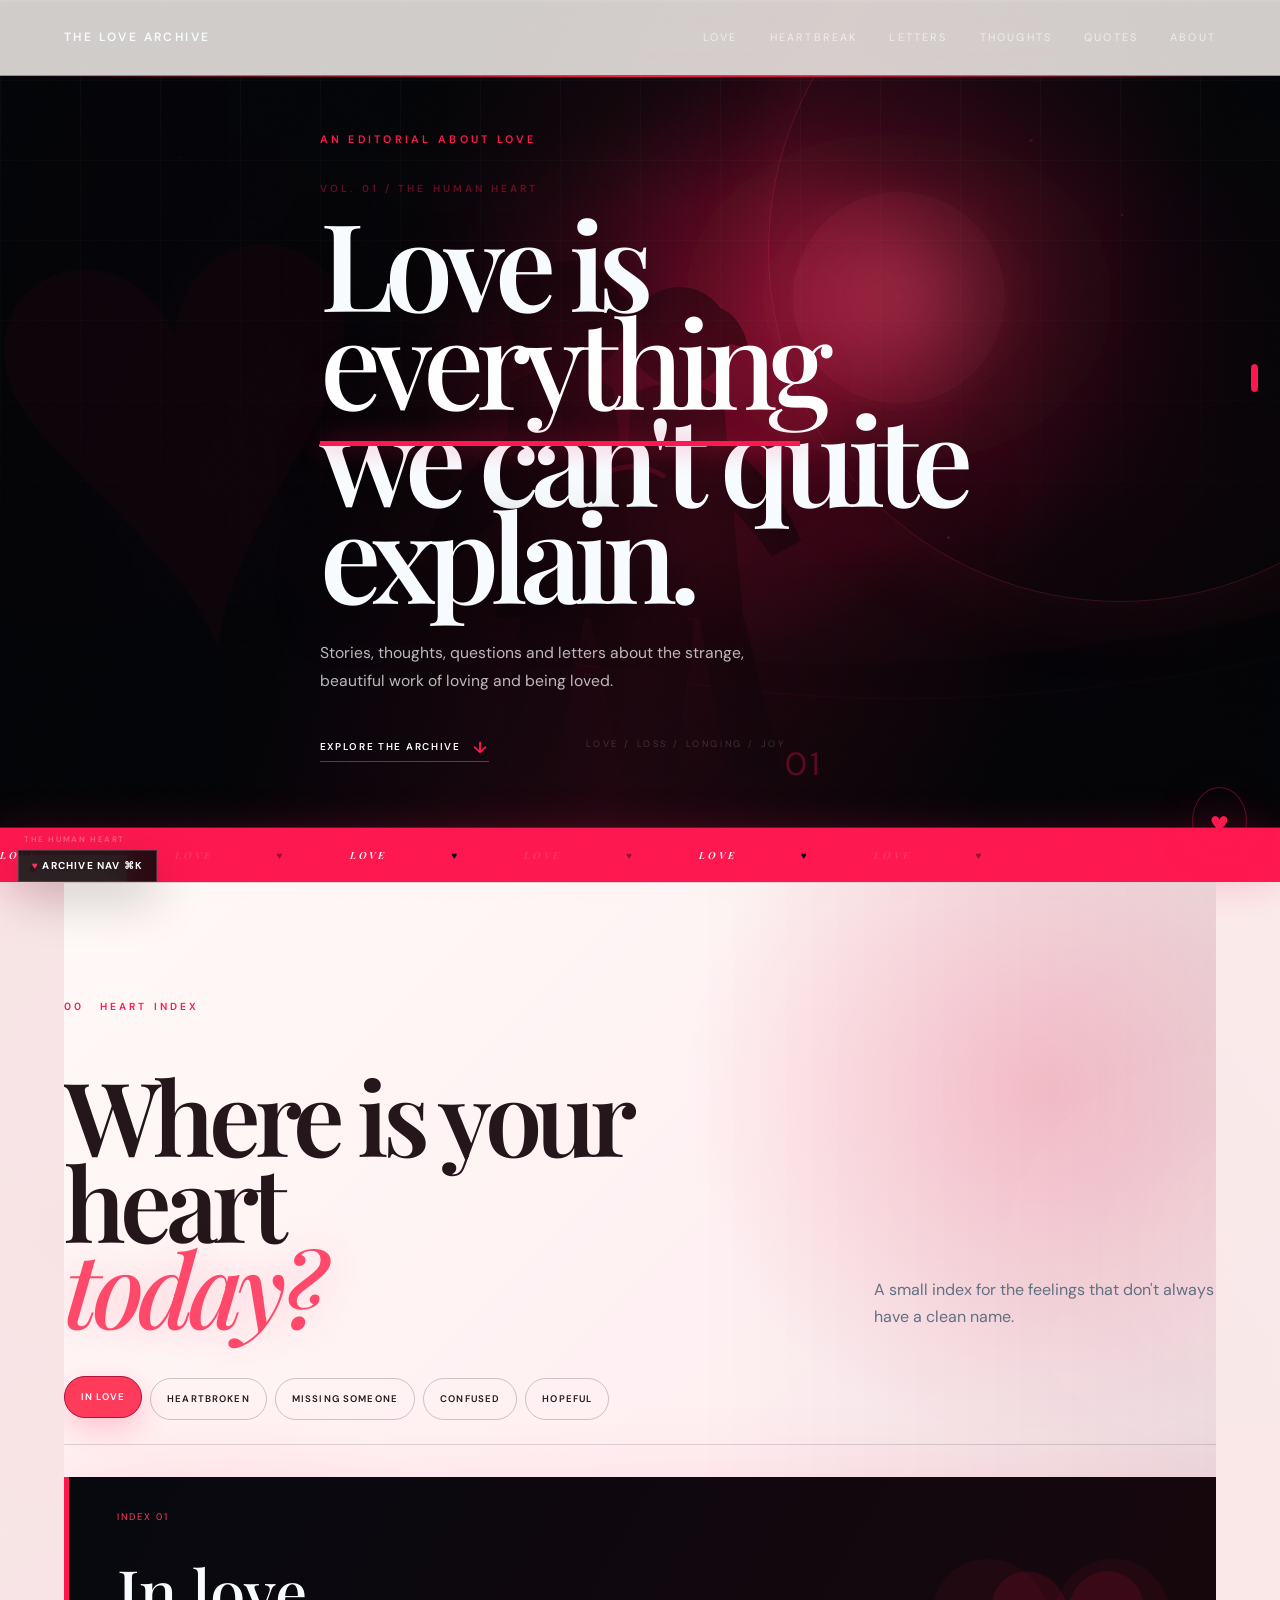
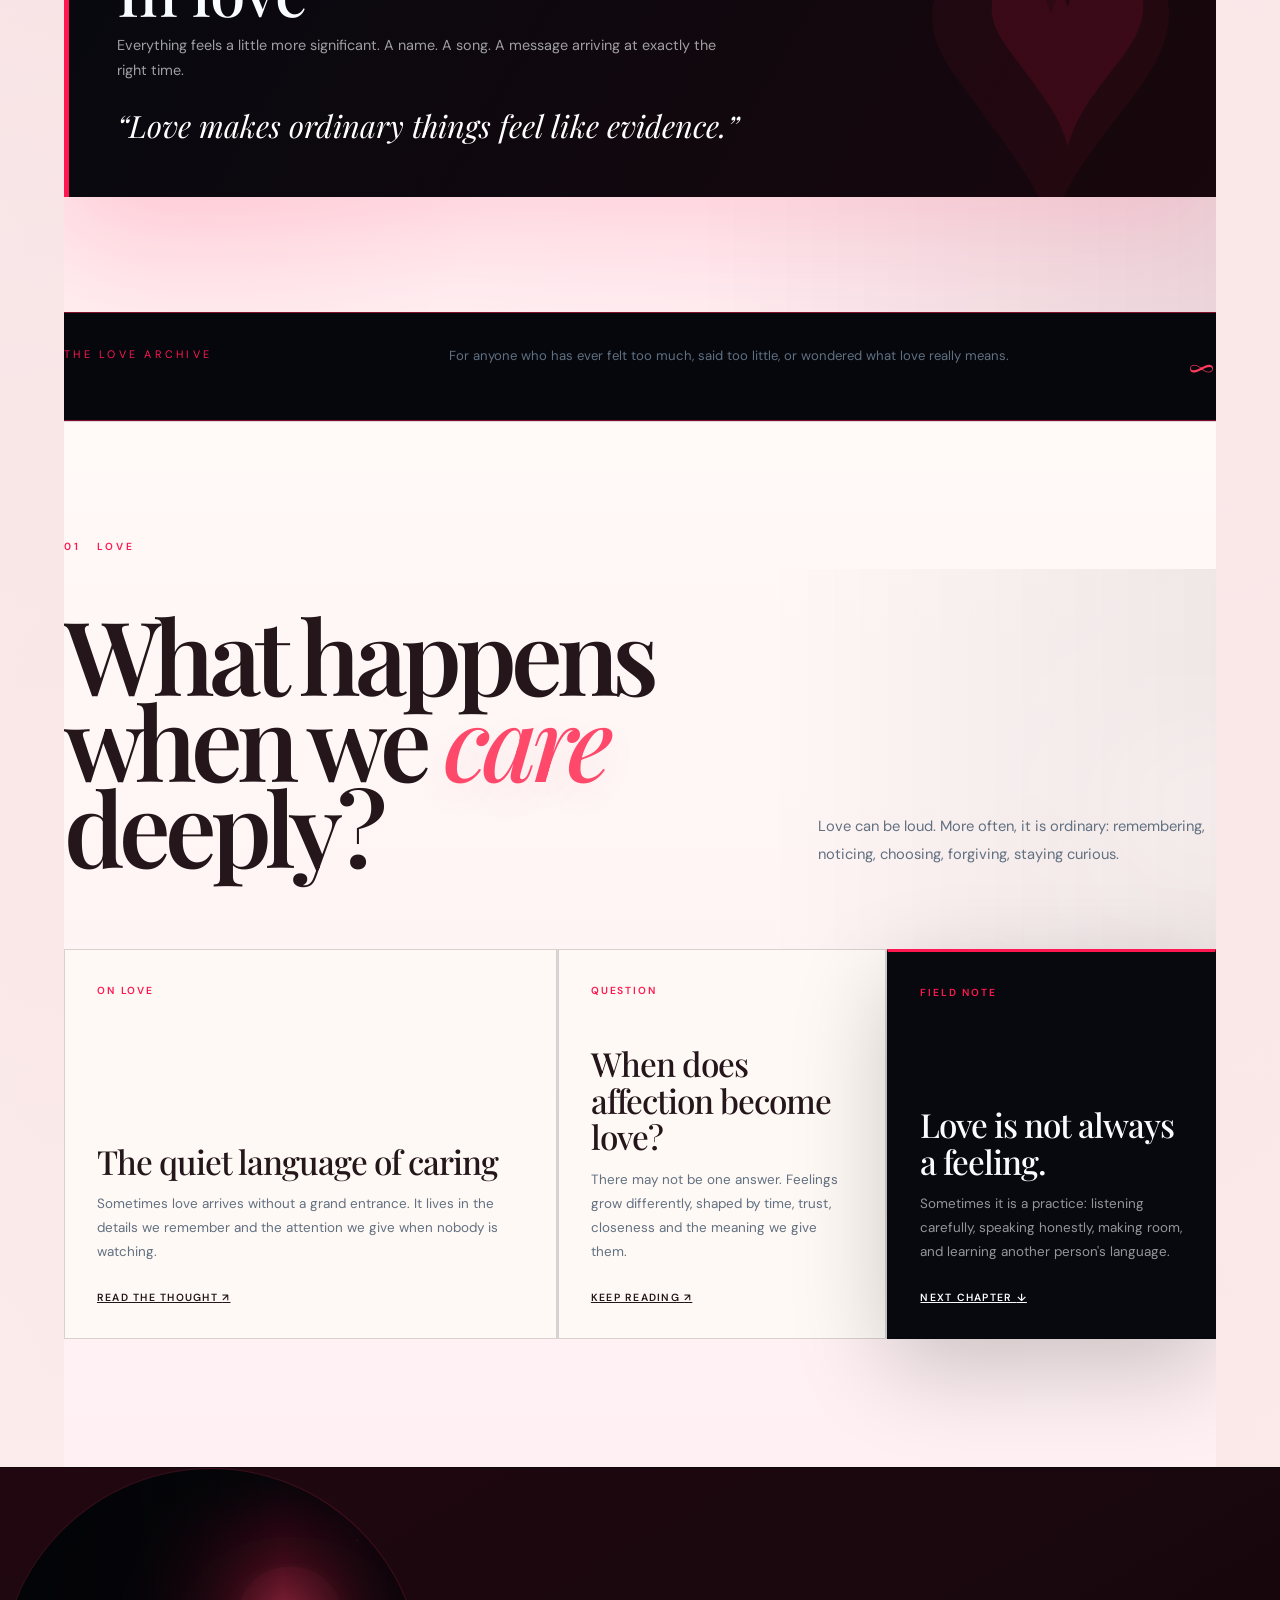
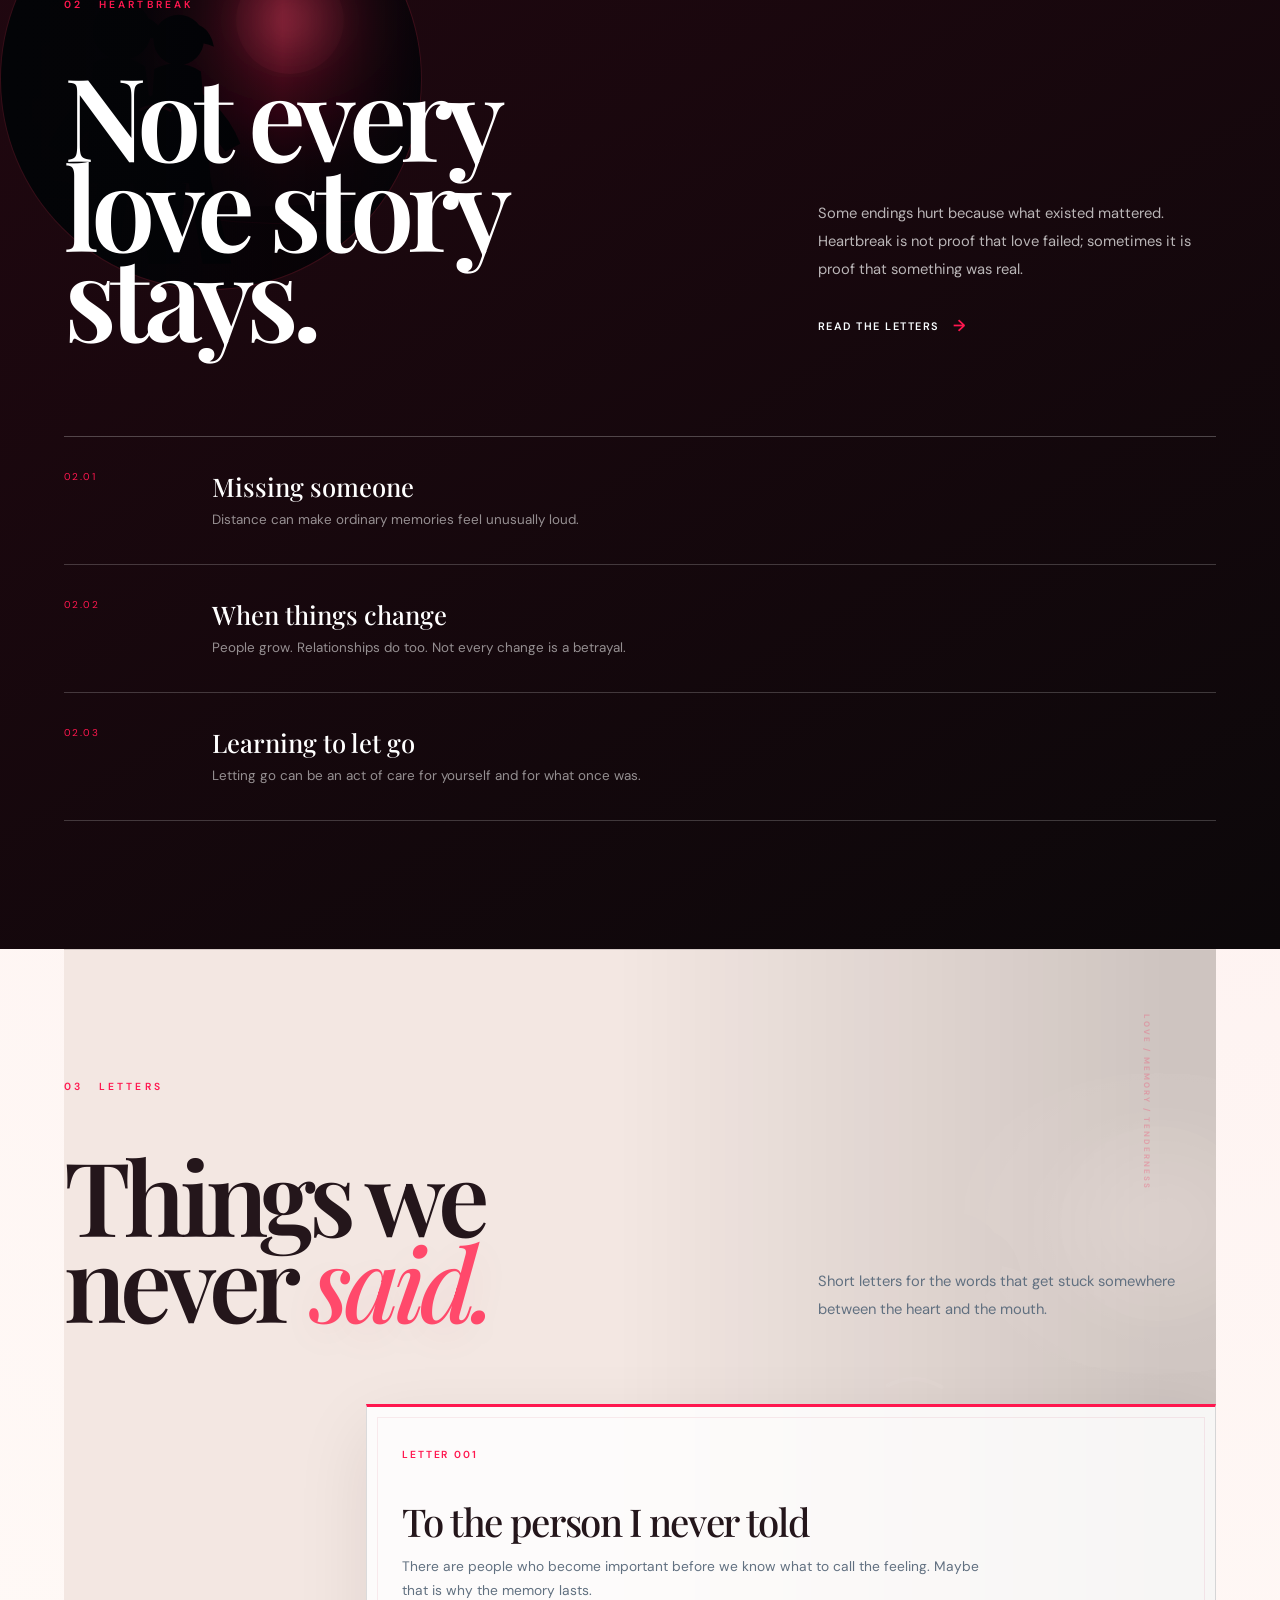
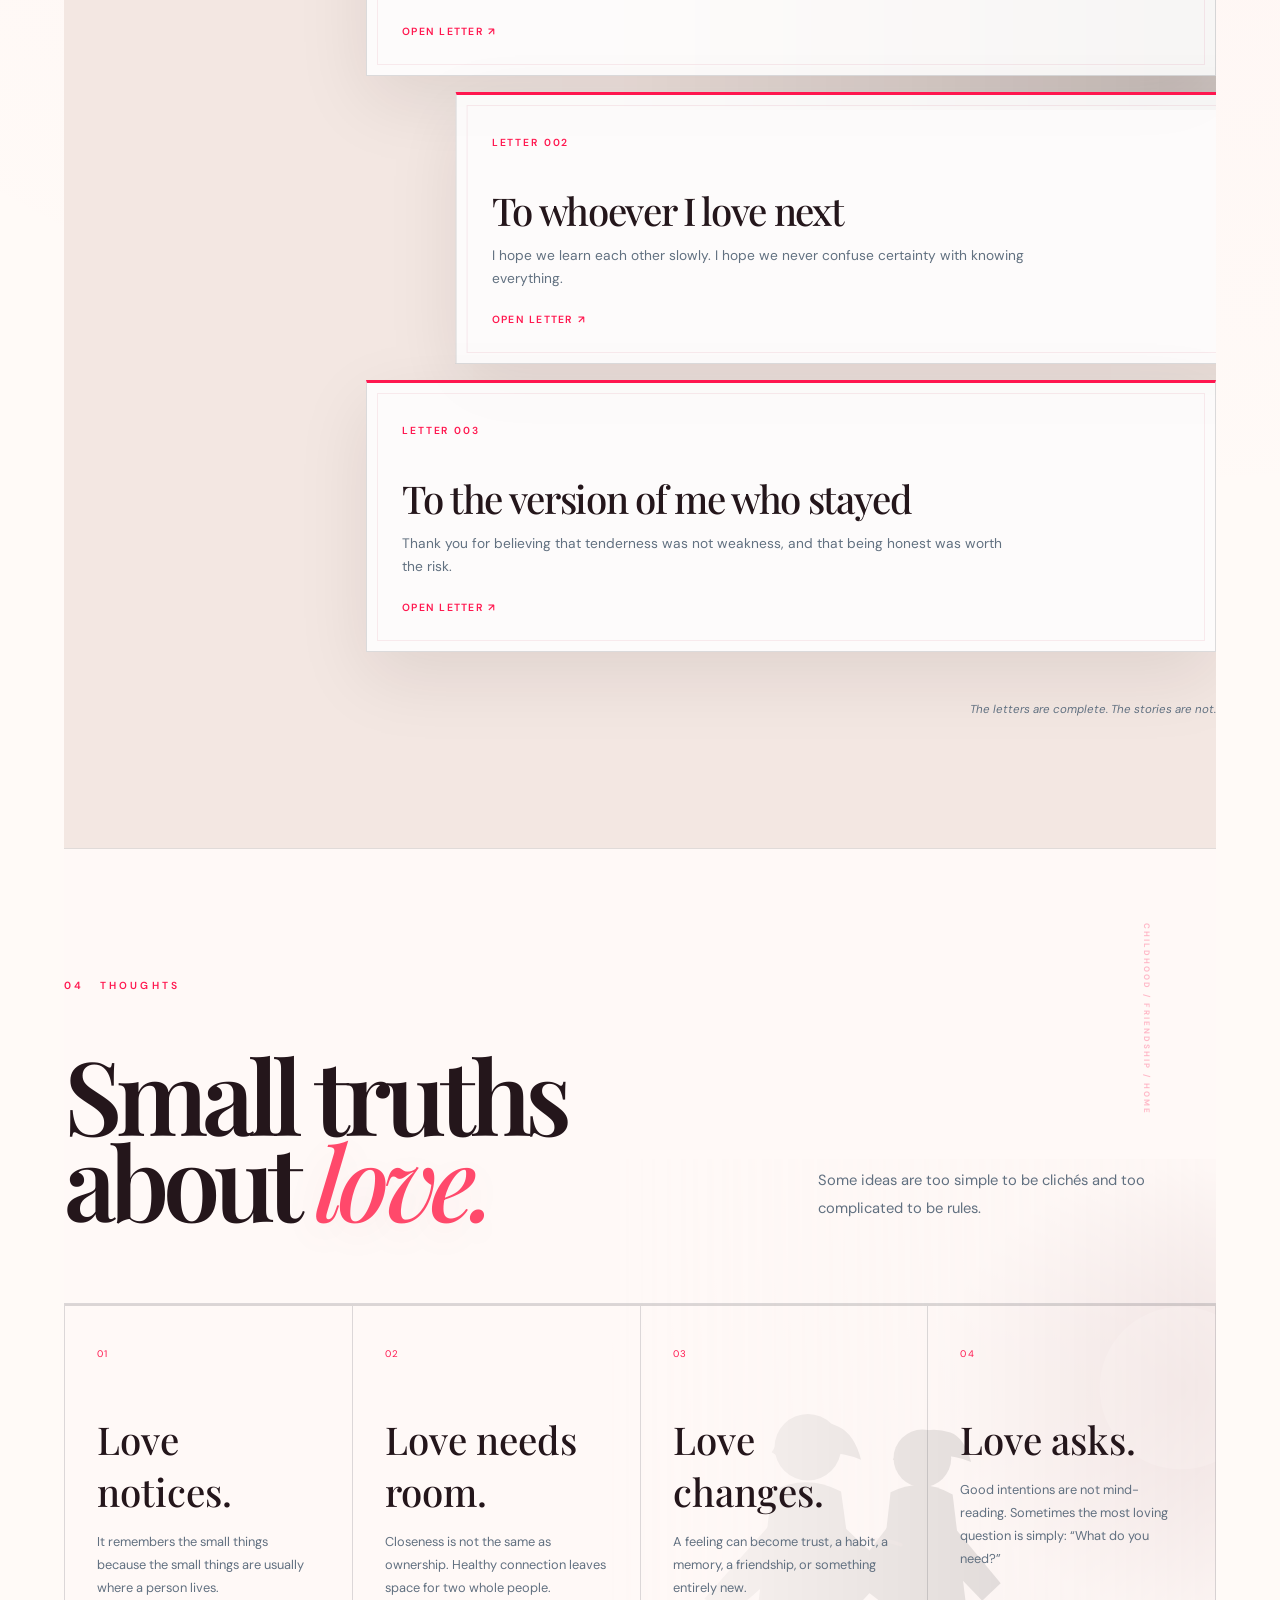
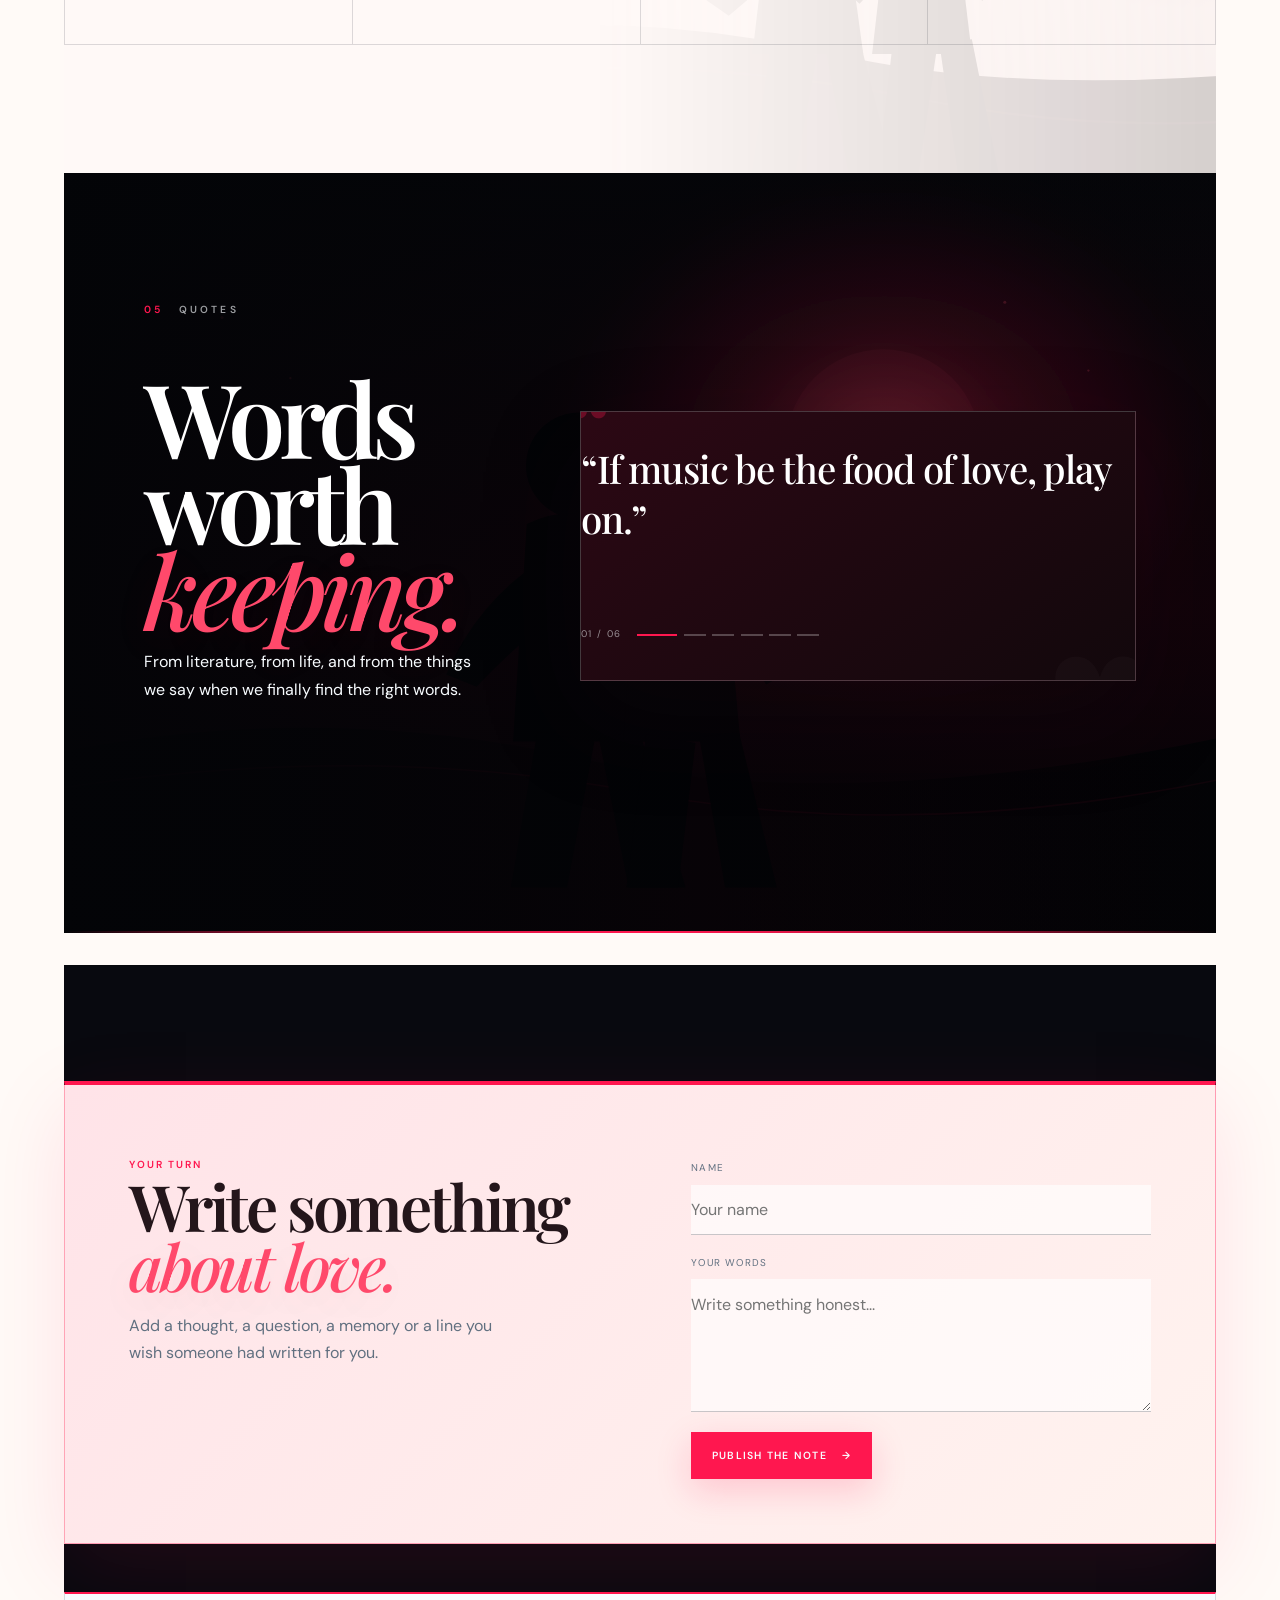
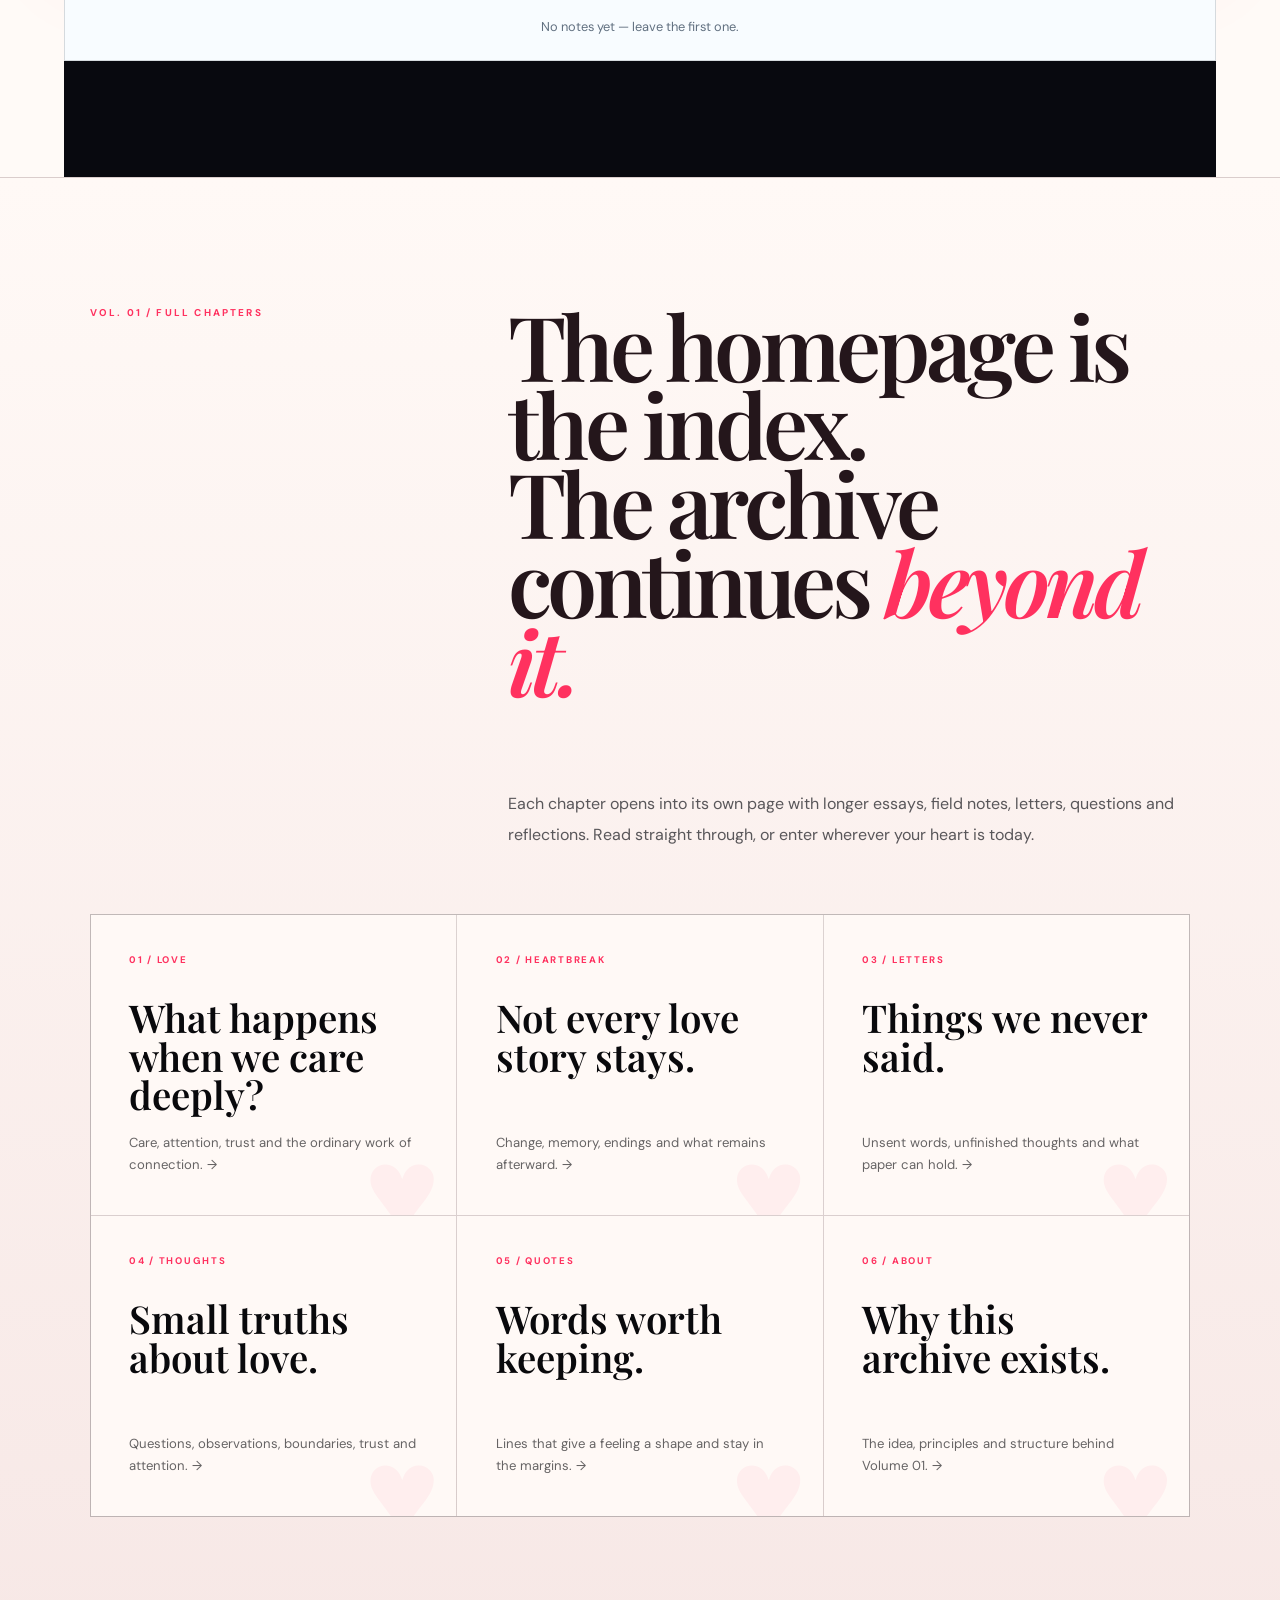
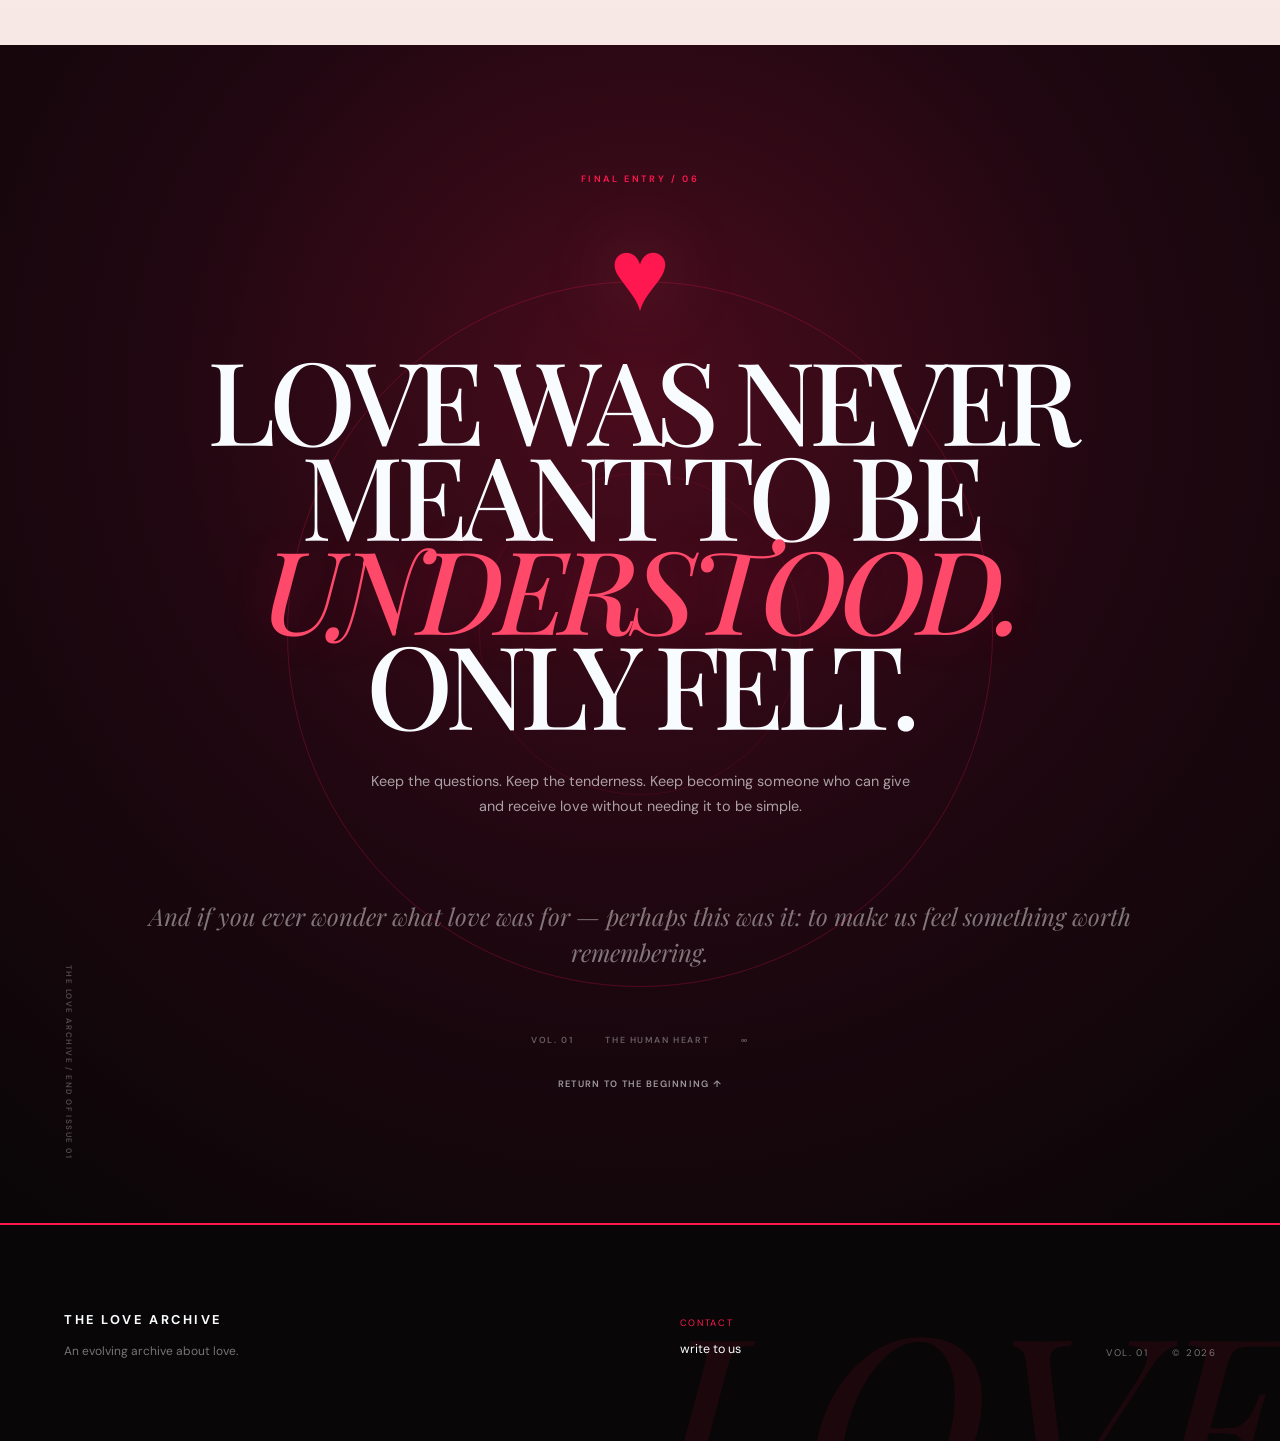
==== commit f5fcd063: "Restore exact Love Archive V3 homepage" ====
--- a/index.html
+++ b/index.html
@@ -1,2 +1,17 @@
 <!DOCTYPE html>
-<html lang="en"><head><meta charset="UTF-8"><meta name="viewport" content="width=device-width, initial-scale=1.0"><meta name="theme-color" content="#05070d"><meta name="description" content="The Love Archive — an editorial space for thoughts, stories, questions, letters, and ideas about love."><title>The Love Archive — About Love</title><link rel="preconnect" href="https://fonts.googleapis.com"><link rel="preconnect" href="https://fonts.gstatic.com" crossorigin><link href="https://fonts.googleapis.com/css2?family=DM+Sans:wght@400;500;600&family=Playfair+Display:ital,wght@0,500;0,600;0,700;1,500;1,600&display=swap" rel="stylesheet"><link rel="stylesheet" href="style.css"><link rel="stylesheet" href="phase2.css"><link rel="stylesheet" href="experience.css"><link rel="stylesheet" href="final.css"><link rel="stylesheet" href="reference.css"><link rel="stylesheet" href="love-v2.css"><link rel="stylesheet" href="volume-v3.css"></head><body class="archive-home"><nav class="navbar" id="navbar"><a class="brand" href="index.html">THE LOVE ARCHIVE</a><div class="nav-links"><a href="love.html">Love</a><a href="heartbreak.html">Heartbreak</a><a href="letters.html">Letters</a><a href="thoughts.html">Thoughts</a><a href="quotes.html">Quotes</a><a href="about.html">About</a><a href="write.html">Write to Us</a></div></nav><header class="hero" id="home"><div class="hero-grid"></div><div class="hero-orbit"></div><div class="hero-content"><p class="eyebrow">An editorial about love</p><p class="issue">VOL. 01 / THE HUMAN HEART</p><h1>Love is<br><em>everything</em><br>we can't quite explain.</h1><p class="hero-deck">Stories, thoughts, questions and letters about the strange, beautiful work of loving and being loved.</p><a class="text-link" href="#love">Explore the archive <span>↓</span></a></div></header><main><section class="section feature" id="love"><div class="section-top"><span>01</span><p>LOVE</p></div><div class="feature-head"><h2>What happens<br>when we <em>care</em><br>deeply?</h2><p>Love can be loud. More often, it is ordinary: remembering, noticing, choosing, forgiving, staying curious.</p></div><div class="article-grid"><article class="article article-large"><span class="article-tag">ON LOVE</span><h3>The quiet language of caring</h3><p>Sometimes love arrives without a grand entrance. It lives in the details we remember and the attention we give when nobody is watching.</p><a href="love.html">Read the chapter <span>↗</span></a></article><article class="article"><span class="article-tag">QUESTION</span><h3>When does affection become love?</h3><p>There may not be one answer. Feelings grow differently, shaped by time, trust, closeness and the meaning we give them.</p></article><article class="article dark"><span class="article-tag">FIELD NOTE</span><h3>Love is not always a feeling.</h3><p>Sometimes it is a practice: listening carefully, speaking honestly, making room, and learning another person's language.</p></article></div></section><section class="section heartbreak" id="heartbreak"><div class="section-top"><span>02</span><p>HEARTBREAK</p></div><div class="split-heading"><h2>Not every<br>love story<br>stays.</h2><div><p class="lead">Some endings hurt because what existed mattered. Heartbreak is not proof that love failed; sometimes it is proof that something was real.</p><a class="text-link dark-link" href="heartbreak.html">Read the chapter <span>→</span></a></div></div></section><section class="section letters" id="letters"><div class="section-top"><span>03</span><p>LETTERS</p></div><div class="letters-intro"><h2>Things we<br>never <em>said.</em></h2><p>Short letters for the words that get stuck somewhere between the heart and the mouth.</p></div><a class="text-link" href="letters.html">Open the letters <span>↗</span></a></section><section class="section thoughts" id="thoughts"><div class="section-top"><span>04</span><p>THOUGHTS</p></div><div class="thoughts-head"><h2>Small truths<br>about <em>love.</em></h2><p>Some ideas are too simple to be clichés and too complicated to be rules.</p></div></section><section class="section quotes" id="quotes"><div class="section-top"><span>05</span><p>QUOTES</p></div><div class="quote-layout"><div><h2>Words worth<br><em>keeping.</em></h2></div></div></section><section class="home-volume-directory"><div class="home-volume-head"><span>VOL. 01 / FULL CHAPTERS</span><h2>The homepage is the index.<br>The archive continues <em>beyond it.</em></h2><p>Each chapter opens into its own page with longer essays, field notes, letters, questions and reflections.</p></div><div class="home-volume-grid"><a href="love.html"><small>01 / LOVE</small><strong>What happens when we care deeply?</strong></a><a href="heartbreak.html"><small>02 / HEARTBREAK</small><strong>Not every love story stays.</strong></a><a href="letters.html"><small>03 / LETTERS</small><strong>Things we never said.</strong></a><a href="thoughts.html"><small>04 / THOUGHTS</small><strong>Small truths about love.</strong></a><a href="quotes.html"><small>05 / QUOTES</small><strong>Words worth keeping.</strong></a><a href="about.html"><small>06 / ABOUT</small><strong>Why this archive exists.</strong></a></div></section><section class="archive-manifesto" id="manifesto"><div class="manifesto-inner"><span class="manifesto-kicker">FINAL ENTRY / 06</span><div class="manifesto-heart">♥</div><h2>LOVE WAS NEVER<br>MEANT TO BE <em>UNDERSTOOD.</em><br>ONLY FELT.</h2><p class="manifesto-sub">Keep the questions. Keep the tenderness. Keep becoming someone who can give and receive love without needing it to be simple.</p></div></section></main><footer class="footer"><div><strong>THE LOVE ARCHIVE</strong><p>An evolving archive about love.</p></div><div class="footer-contact"><span>CONTACT</span><a class="footer-secret" href="write.html">write to us</a><a href="mailto:xypher404x@gmail.com">xypher404x@gmail.com</a></div><div><span>VOL. 01</span><span>© 2026</span></div></footer><script src="script.js"></script><script src="love-v2.js"></script><script src="volume-v3.js"></script></body></html>+<html lang="en"><head><meta charset="UTF-8"><meta name="viewport" content="width=device-width, initial-scale=1.0"><meta name="theme-color" content="#05070d"><meta name="description" content="The Love Archive — an editorial space for thoughts, stories, questions, letters, and ideas about love."><title>The Love Archive — About Love</title><link rel="preconnect" href="https://fonts.googleapis.com"><link rel="preconnect" href="https://fonts.gstatic.com" crossorigin><link href="https://fonts.googleapis.com/css2?family=DM+Sans:wght@400;500;600&family=Playfair+Display:ital,wght@0,500;0,600;0,700;1,500;1,600&display=swap" rel="stylesheet"><link rel="stylesheet" href="style.css"><link rel="stylesheet" href="phase2.css"><link rel="stylesheet" href="experience.css"><link rel="stylesheet" href="final.css"><link rel="stylesheet" href="reference.css"><link rel="stylesheet" href="love-v2.css"><link rel="stylesheet" href="volume-v3.css"></head><body class="archive-home">
+<div class="archive-progress" aria-hidden="true"><i id="archiveProgress"></i></div><div class="archive-opening" id="archiveOpening" aria-hidden="true"><div class="opening-inner"><span class="opening-kicker">THE LOVE ARCHIVE</span><div class="opening-heart" aria-hidden="true">♥</div><span class="opening-volume">VOL. 01 / THE HUMAN HEART</span><span class="opening-line">An archive of thoughts about love.</span></div></div><div class="secret-panel" id="secretPanel" hidden><div class="secret-inner"><span class="secret-code">ARCHIVE // 404</span><div class="secret-heart">♥</div><h2>You found what<br><em>wasn't there.</em></h2><p>Some things are hidden because they are unfinished. Some are hidden because someone thought to look.</p><button class="secret-close" id="secretClose" type="button">Return to the archive <span>↗</span></button></div></div><div class="love-pulse" aria-hidden="true">♥</div><div class="love-marquee" aria-hidden="true"><div>LOVE / LOVE / LOVE / LOVE / LOVE / LOVE / LOVE / LOVE / LOVE / LOVE / LOVE / LOVE /</div></div>
+<nav class="navbar" id="navbar" aria-label="Primary navigation"><a class="brand" href="index.html">THE LOVE ARCHIVE</a><button class="nav-toggle" id="navToggle" aria-label="Open navigation" aria-expanded="false"><span></span><span></span><span></span></button><div class="nav-links" id="navLinks"><a href="love.html">Love</a><a href="heartbreak.html">Heartbreak</a><a href="letters.html">Letters</a><a href="thoughts.html">Thoughts</a><a href="quotes.html">Quotes</a><a href="about.html">About</a></div></nav>
+<div class="chapter-rail" id="chapterRail" aria-label="Archive chapters"><button class="active" type="button" data-target="home" aria-label="Home"></button><button type="button" data-target="heart-index" aria-label="Heart index"></button><button type="button" data-target="love" aria-label="Love"></button><button type="button" data-target="heartbreak" aria-label="Heartbreak"></button><button type="button" data-target="letters" aria-label="Letters"></button><button type="button" data-target="thoughts" aria-label="Thoughts"></button><button type="button" data-target="quotes" aria-label="Quotes"></button><button type="button" data-target="notes" aria-label="Your turn"></button><button type="button" data-target="manifesto" aria-label="Manifesto"></button></div>
+<header class="hero" id="home"><div class="hero-grid" aria-hidden="true"></div><div class="hero-orbit" aria-hidden="true"></div><div class="hero-content"><p class="eyebrow">An editorial about love</p><p class="issue">VOL. 01 / THE HUMAN HEART</p><h1>Love is<br><em>everything</em><br>we can't quite explain.</h1><p class="hero-deck">Stories, thoughts, questions and letters about the strange, beautiful work of loving and being loved.</p><a class="text-link" href="#love">Explore the archive <span>↓</span></a></div><div class="hero-side" aria-hidden="true"><span>LOVE / LOSS / LONGING / JOY</span><span>01</span></div></header><main>
+<section class="archive-ticker" aria-hidden="true"><span>LOVE</span><span>LOVE</span><span>LOVE</span><span>LOVE</span><span>LOVE</span><span>LOVE</span></section>
+<section class="section heart-index" id="heart-index"><div class="section-top"><span>00</span><p>HEART INDEX</p></div><div class="heart-index-head"><h2>Where is your heart<br><em>today?</em></h2><p>A small index for the feelings that don't always have a clean name.</p></div><div class="heart-tabs" role="tablist" aria-label="Heart feelings"><button class="heart-tab active" type="button" role="tab" aria-selected="true" data-feeling="love">In love</button><button class="heart-tab" type="button" role="tab" aria-selected="false" data-feeling="broken">Heartbroken</button><button class="heart-tab" type="button" role="tab" aria-selected="false" data-feeling="missing">Missing someone</button><button class="heart-tab" type="button" role="tab" aria-selected="false" data-feeling="confused">Confused</button><button class="heart-tab" type="button" role="tab" aria-selected="false" data-feeling="hopeful">Hopeful</button></div><article class="heart-entry" id="heartEntry"><span class="heart-entry-no">INDEX 01</span><h3>In love</h3><p>Everything feels a little more significant. A name. A song. A message arriving at exactly the right time.</p><blockquote>“Love makes ordinary things feel like evidence.”</blockquote></article></section>
+<section class="intro-strip" aria-label="Introduction"><p>THE LOVE ARCHIVE</p><p>For anyone who has ever felt too much, said too little, or wondered what love really means.</p><span>∞</span></section>
+<section class="section feature" id="love"><div class="section-top"><span>01</span><p>LOVE</p></div><div class="feature-head"><h2>What happens<br>when we <em>care</em><br>deeply?</h2><p>Love can be loud. More often, it is ordinary: remembering, noticing, choosing, forgiving, staying curious.</p></div><div class="article-grid"><article class="article article-large"><span class="article-tag">ON LOVE</span><h3>The quiet language of caring</h3><p>Sometimes love arrives without a grand entrance. It lives in the details we remember and the attention we give when nobody is watching.</p><a href="#thoughts">Read the thought <span>↗</span></a></article><article class="article"><span class="article-tag">QUESTION</span><h3>When does affection become love?</h3><p>There may not be one answer. Feelings grow differently, shaped by time, trust, closeness and the meaning we give them.</p><a href="#letters">Keep reading <span>↗</span></a></article><article class="article dark"><span class="article-tag">FIELD NOTE</span><h3>Love is not always a feeling.</h3><p>Sometimes it is a practice: listening carefully, speaking honestly, making room, and learning another person's language.</p><a href="#heartbreak">Next chapter <span>↓</span></a></article></div></section>
+<section class="section heartbreak" id="heartbreak"><div class="section-top"><span>02</span><p>HEARTBREAK</p></div><div class="split-heading"><h2>Not every<br>love story<br>stays.</h2><div><p class="lead">Some endings hurt because what existed mattered. Heartbreak is not proof that love failed; sometimes it is proof that something was real.</p><a class="text-link dark-link" href="#letters">Read the letters <span>→</span></a></div></div><div class="heartbreak-list"><article><span>02.01</span><div><h3>Missing someone</h3><p>Distance can make ordinary memories feel unusually loud.</p></div></article><article><span>02.02</span><div><h3>When things change</h3><p>People grow. Relationships do too. Not every change is a betrayal.</p></div></article><article><span>02.03</span><div><h3>Learning to let go</h3><p>Letting go can be an act of care for yourself and for what once was.</p></div></article></div></section>
+<section class="section letters" id="letters"><div class="section-top"><span>03</span><p>LETTERS</p></div><div class="letters-intro"><h2>Things we<br>never <em>said.</em></h2><p>Short letters for the words that get stuck somewhere between the heart and the mouth.</p></div><div class="letter-stack"><article class="letter-card"><span class="letter-no">LETTER 001</span><h3>To the person I never told</h3><p>There are people who become important before we know what to call the feeling. Maybe that is why the memory lasts.</p><div class="letter-more"><p>I wonder whether you ever noticed the little ways I tried to say it without saying it. Maybe the unfinished sentence was the most honest thing I could give you.</p></div><button class="letter-open" type="button" aria-expanded="false">Open letter <span>↗</span></button></article><article class="letter-card offset"><span class="letter-no">LETTER 002</span><h3>To whoever I love next</h3><p>I hope we learn each other slowly. I hope we never confuse certainty with knowing everything.</p><div class="letter-more"><p>Let us keep asking questions even after we think we know the answers. Let us be kind when one of us is still learning how to be understood.</p></div><button class="letter-open" type="button" aria-expanded="false">Open letter <span>↗</span></button></article><article class="letter-card"><span class="letter-no">LETTER 003</span><h3>To the version of me who stayed</h3><p>Thank you for believing that tenderness was not weakness, and that being honest was worth the risk.</p><div class="letter-more"><p>You did not have to become colder to become wiser. Keep the softness. Just learn where it belongs.</p></div><button class="letter-open" type="button" aria-expanded="false">Open letter <span>↗</span></button></article></div><p class="letters-note">The letters are complete. The stories are not.</p></section>
+<section class="section thoughts" id="thoughts"><div class="section-top"><span>04</span><p>THOUGHTS</p></div><div class="thoughts-head"><h2>Small truths<br>about <em>love.</em></h2><p>Some ideas are too simple to be clichés and too complicated to be rules.</p></div><div class="thought-grid"><article><span>01</span><h3>Love notices.</h3><p>It remembers the small things because the small things are usually where a person lives.</p></article><article><span>02</span><h3>Love needs room.</h3><p>Closeness is not the same as ownership. Healthy connection leaves space for two whole people.</p></article><article><span>03</span><h3>Love changes.</h3><p>A feeling can become trust, a habit, a memory, a friendship, or something entirely new.</p></article><article><span>04</span><h3>Love asks.</h3><p>Good intentions are not mind-reading. Sometimes the most loving question is simply: “What do you need?”</p></article></div></section>
+<section class="section quotes" id="quotes"><div class="section-top"><span>05</span><p>QUOTES</p></div><div class="quote-layout"><div><h2>Words worth<br><em>keeping.</em></h2><p>From literature, from life, and from the things we say when we finally find the right words.</p></div><div class="quote-box"><div class="quote-mark">“</div><blockquote id="quoteText"></blockquote><div class="quote-controls"><span id="quoteIndex"></span><div id="quoteDots"></div></div></div></div></section>
+<section class="section note-section" id="notes"><div class="note-card"><div><span class="article-tag">YOUR TURN</span><h2>Write something<br><em>about love.</em></h2><p>Add a thought, a question, a memory or a line you wish someone had written for you.</p></div><form id="messageForm"><label class="field-label" for="msgName">Name</label><input class="field-input" id="msgName" type="text" placeholder="Your name" autocomplete="off"><label class="field-label" for="msgText">Your words</label><textarea class="field-textarea" id="msgText" rows="4" placeholder="Write something honest..."></textarea><p class="field-error" id="formError" hidden>Please add your name and your words.</p><button type="submit" class="btn">Publish the note <span>→</span></button></form></div><ul class="message-wall" id="messageWall"></ul></section>
+<section class="home-volume-directory" aria-label="Full archive chapters"><div class="home-volume-head"><span>VOL. 01 / FULL CHAPTERS</span><h2>The homepage is the index.<br>The archive continues <em>beyond it.</em></h2><p>Each chapter opens into its own page with longer essays, field notes, letters, questions and reflections. Read straight through, or enter wherever your heart is today.</p></div><div class="home-volume-grid"><a href="love.html"><small>01 / LOVE</small><strong>What happens when we care deeply?</strong><span>Care, attention, trust and the ordinary work of connection. →</span></a><a href="heartbreak.html"><small>02 / HEARTBREAK</small><strong>Not every love story stays.</strong><span>Change, memory, endings and what remains afterward. →</span></a><a href="letters.html"><small>03 / LETTERS</small><strong>Things we never said.</strong><span>Unsent words, unfinished thoughts and what paper can hold. →</span></a><a href="thoughts.html"><small>04 / THOUGHTS</small><strong>Small truths about love.</strong><span>Questions, observations, boundaries, trust and attention. →</span></a><a href="quotes.html"><small>05 / QUOTES</small><strong>Words worth keeping.</strong><span>Lines that give a feeling a shape and stay in the margins. →</span></a><a href="about.html"><small>06 / ABOUT</small><strong>Why this archive exists.</strong><span>The idea, principles and structure behind Volume 01. →</span></a></div></section><section class="archive-manifesto" id="manifesto"><span class="archive-stamp">THE LOVE ARCHIVE / END OF ISSUE 01</span><div class="manifesto-inner"><span class="manifesto-kicker">FINAL ENTRY / 06</span><div class="manifesto-heart" aria-hidden="true">♥</div><h2>LOVE WAS NEVER<br>MEANT TO BE <em>UNDERSTOOD.</em><br>ONLY FELT.</h2><p class="manifesto-sub">Keep the questions. Keep the tenderness. Keep becoming someone who can give and receive love without needing it to be simple.</p><p class="final-whisper">And if you ever wonder what love was for — perhaps this was it: to make us feel something worth remembering.</p><div class="manifesto-end"><span>VOL. 01</span><span>THE HUMAN HEART</span><span>∞</span></div><a class="back-top" href="#home">Return to the beginning ↑</a></div></section></main>
+<footer class="footer"><div><strong>THE LOVE ARCHIVE</strong><p>An evolving archive about love.</p></div><div class="footer-contact"><span>CONTACT</span><a class="footer-secret" href="mailto:xypher404x@gmail.com" aria-label="Email the Love Archive">write to us</a></div><div><span>VOL. 01</span><span>© 2026</span></div></footer><script src="script.js"></script><script src="love-v2.js"></script><script src="volume-v3.js"></script></body></html>
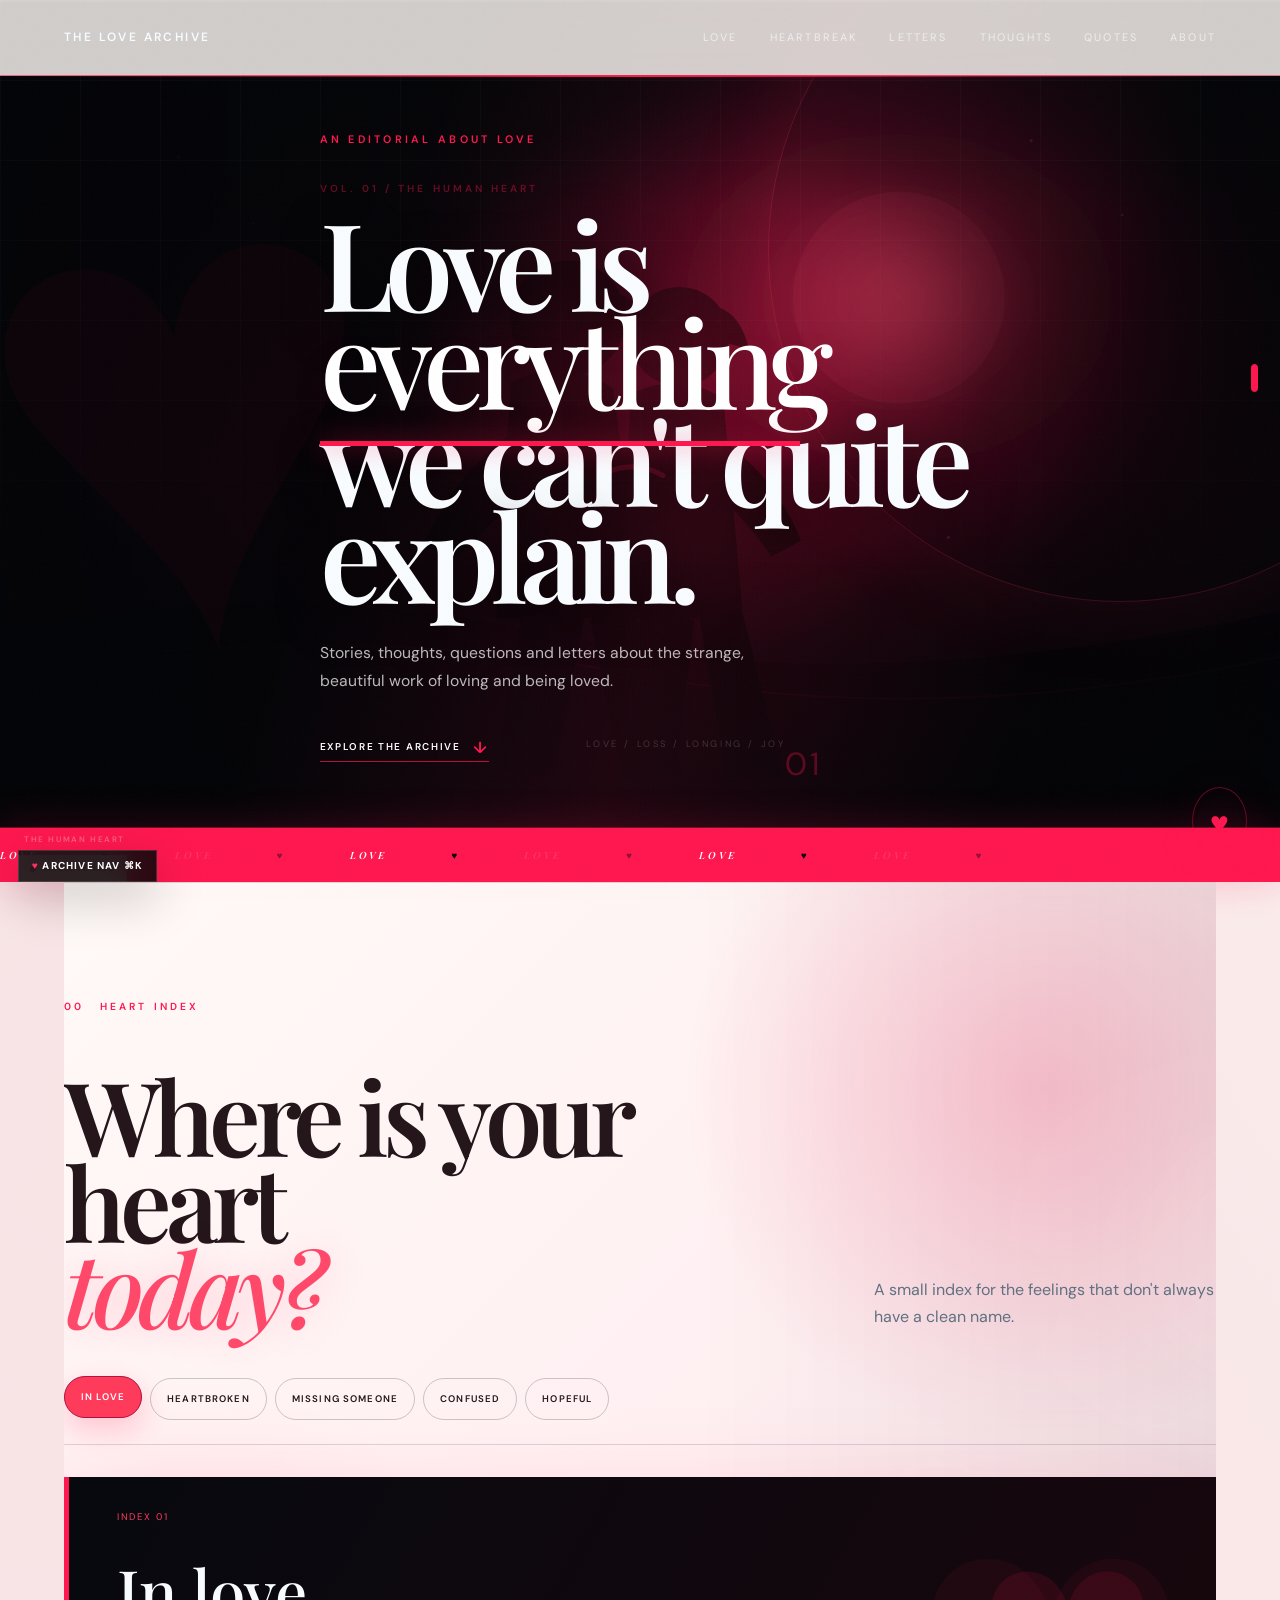
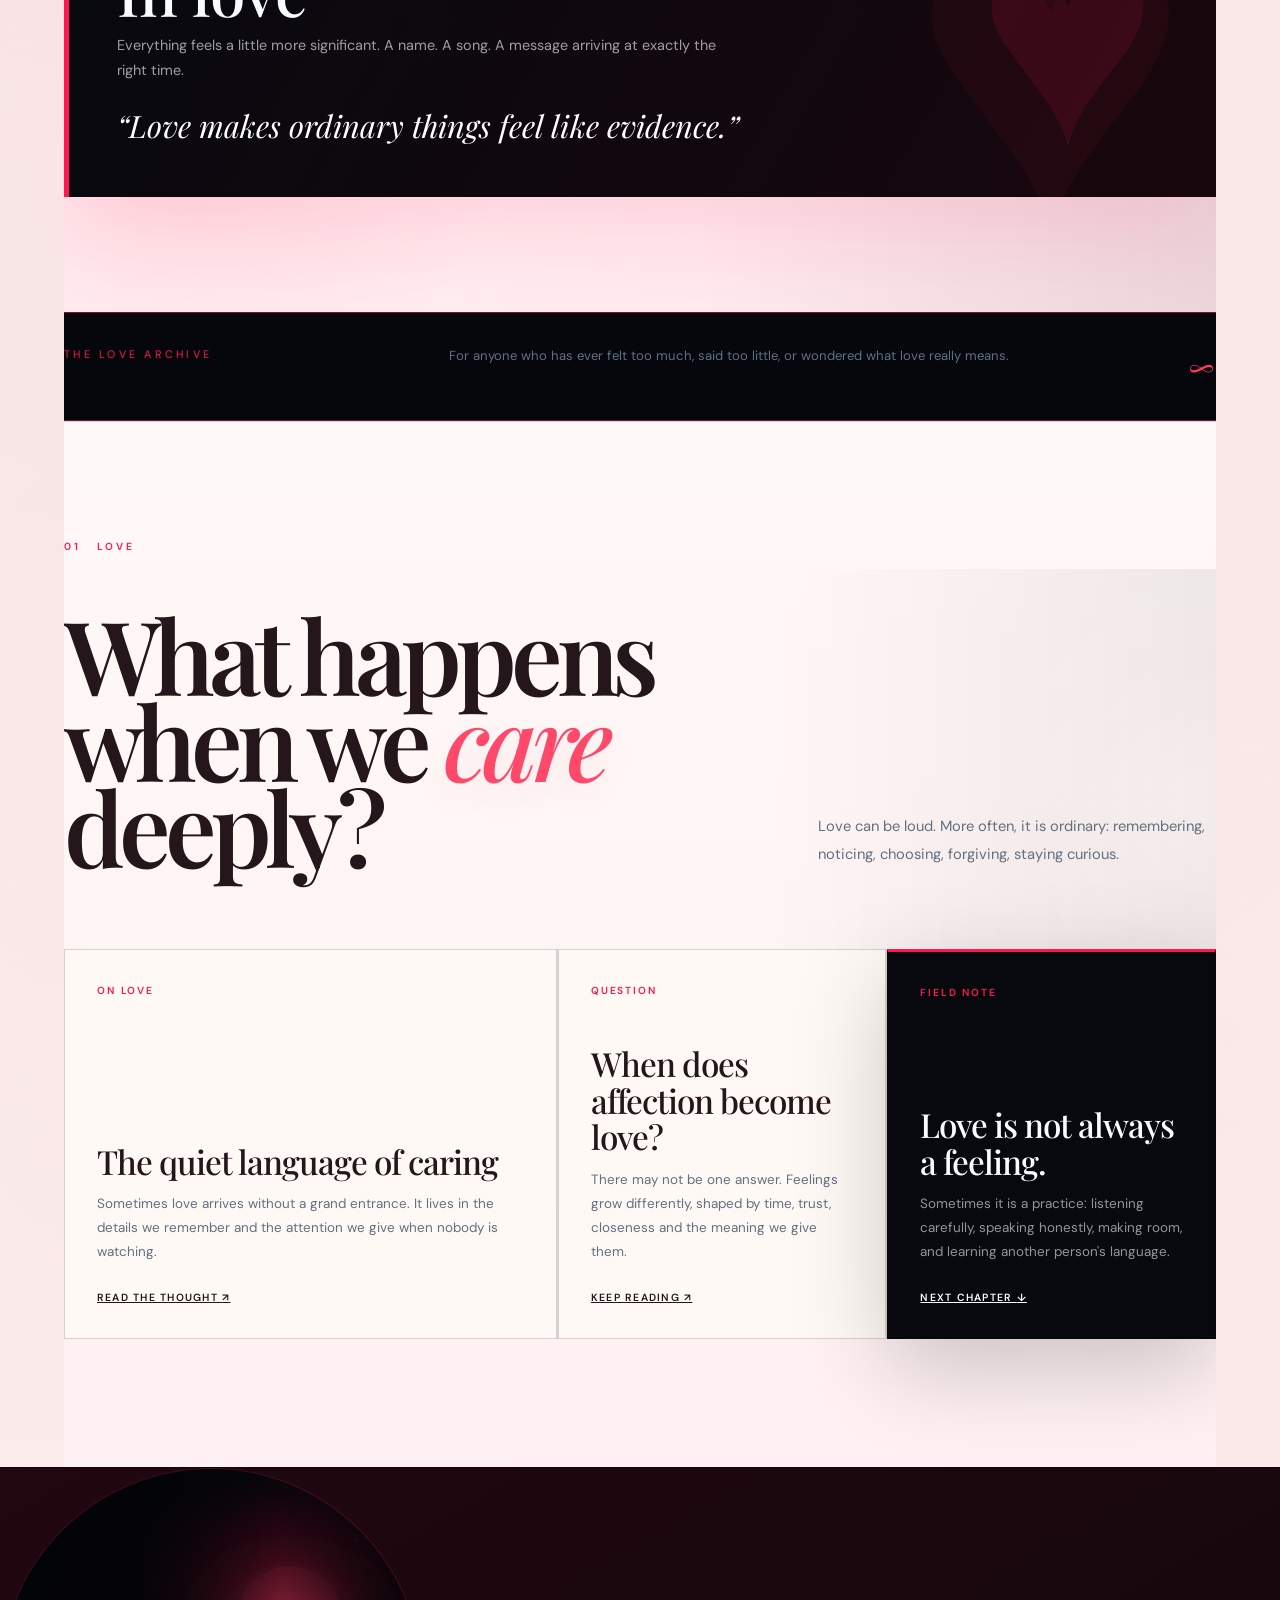
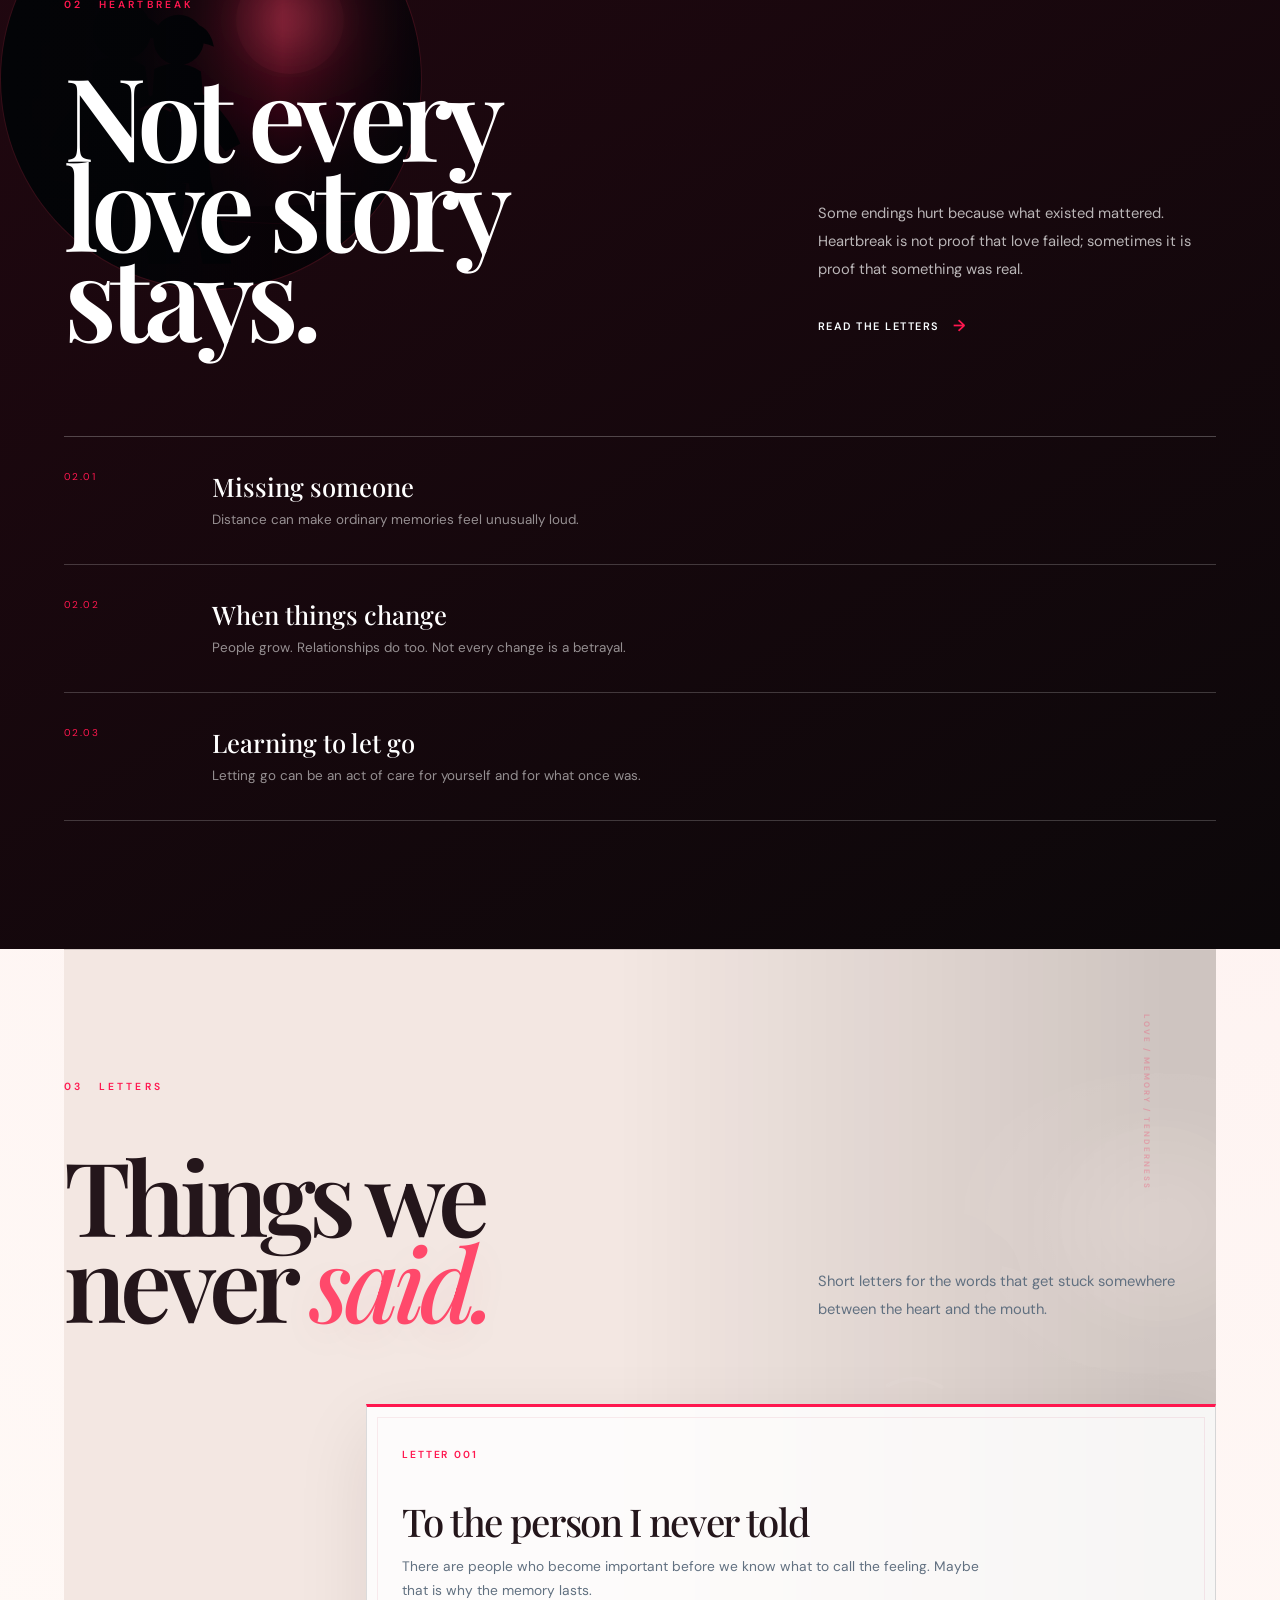
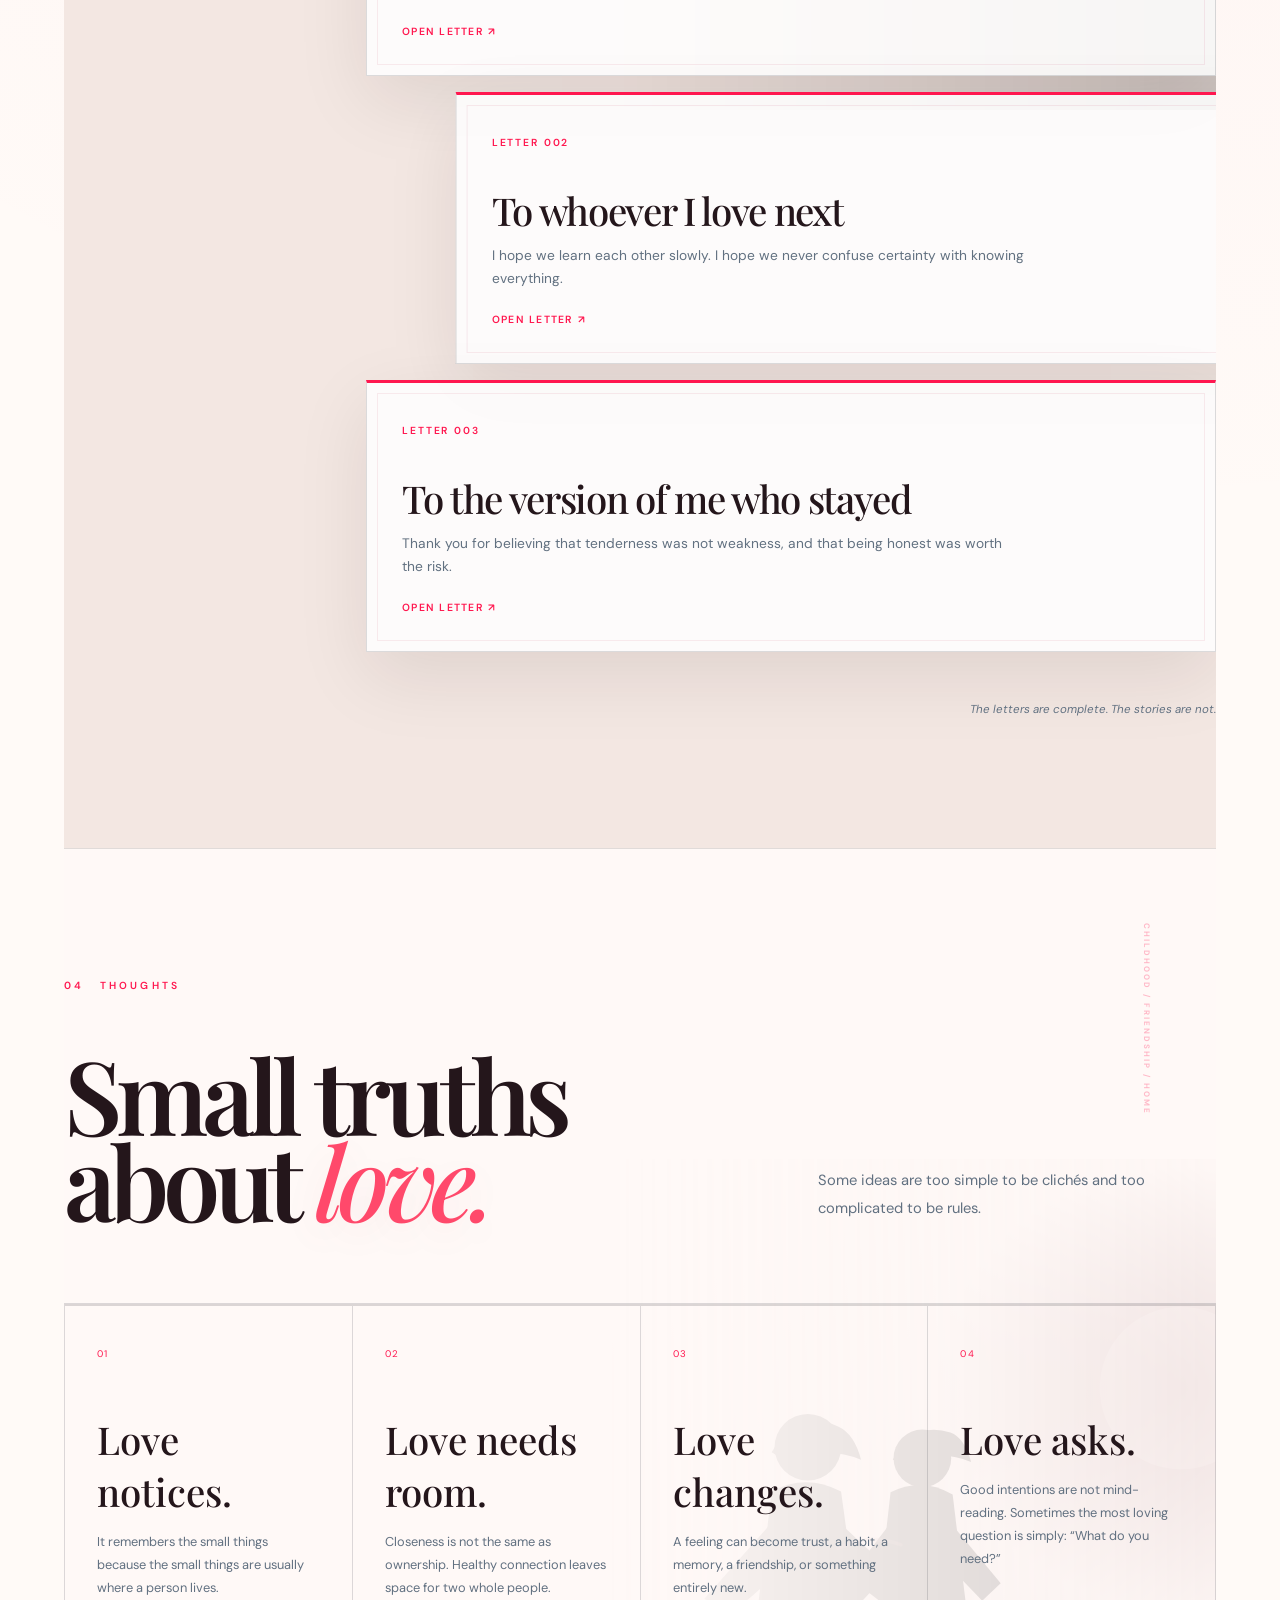
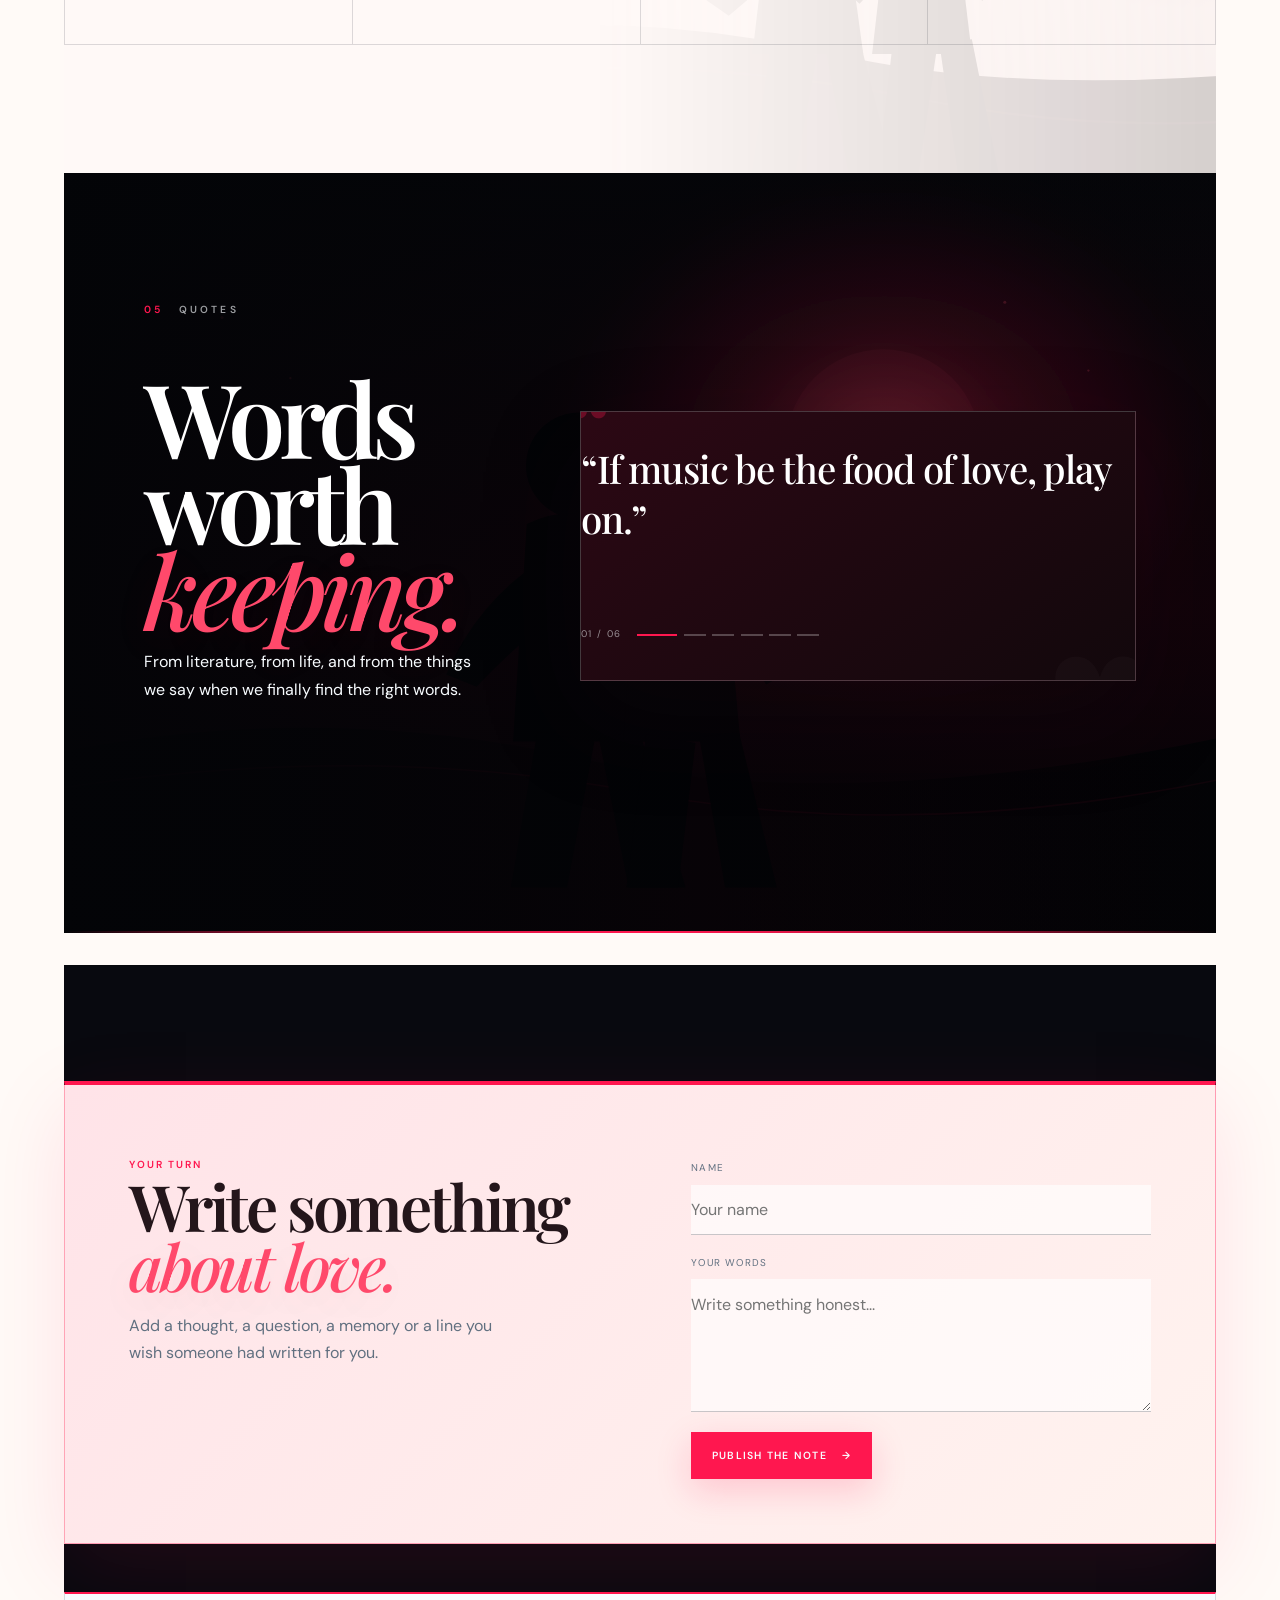
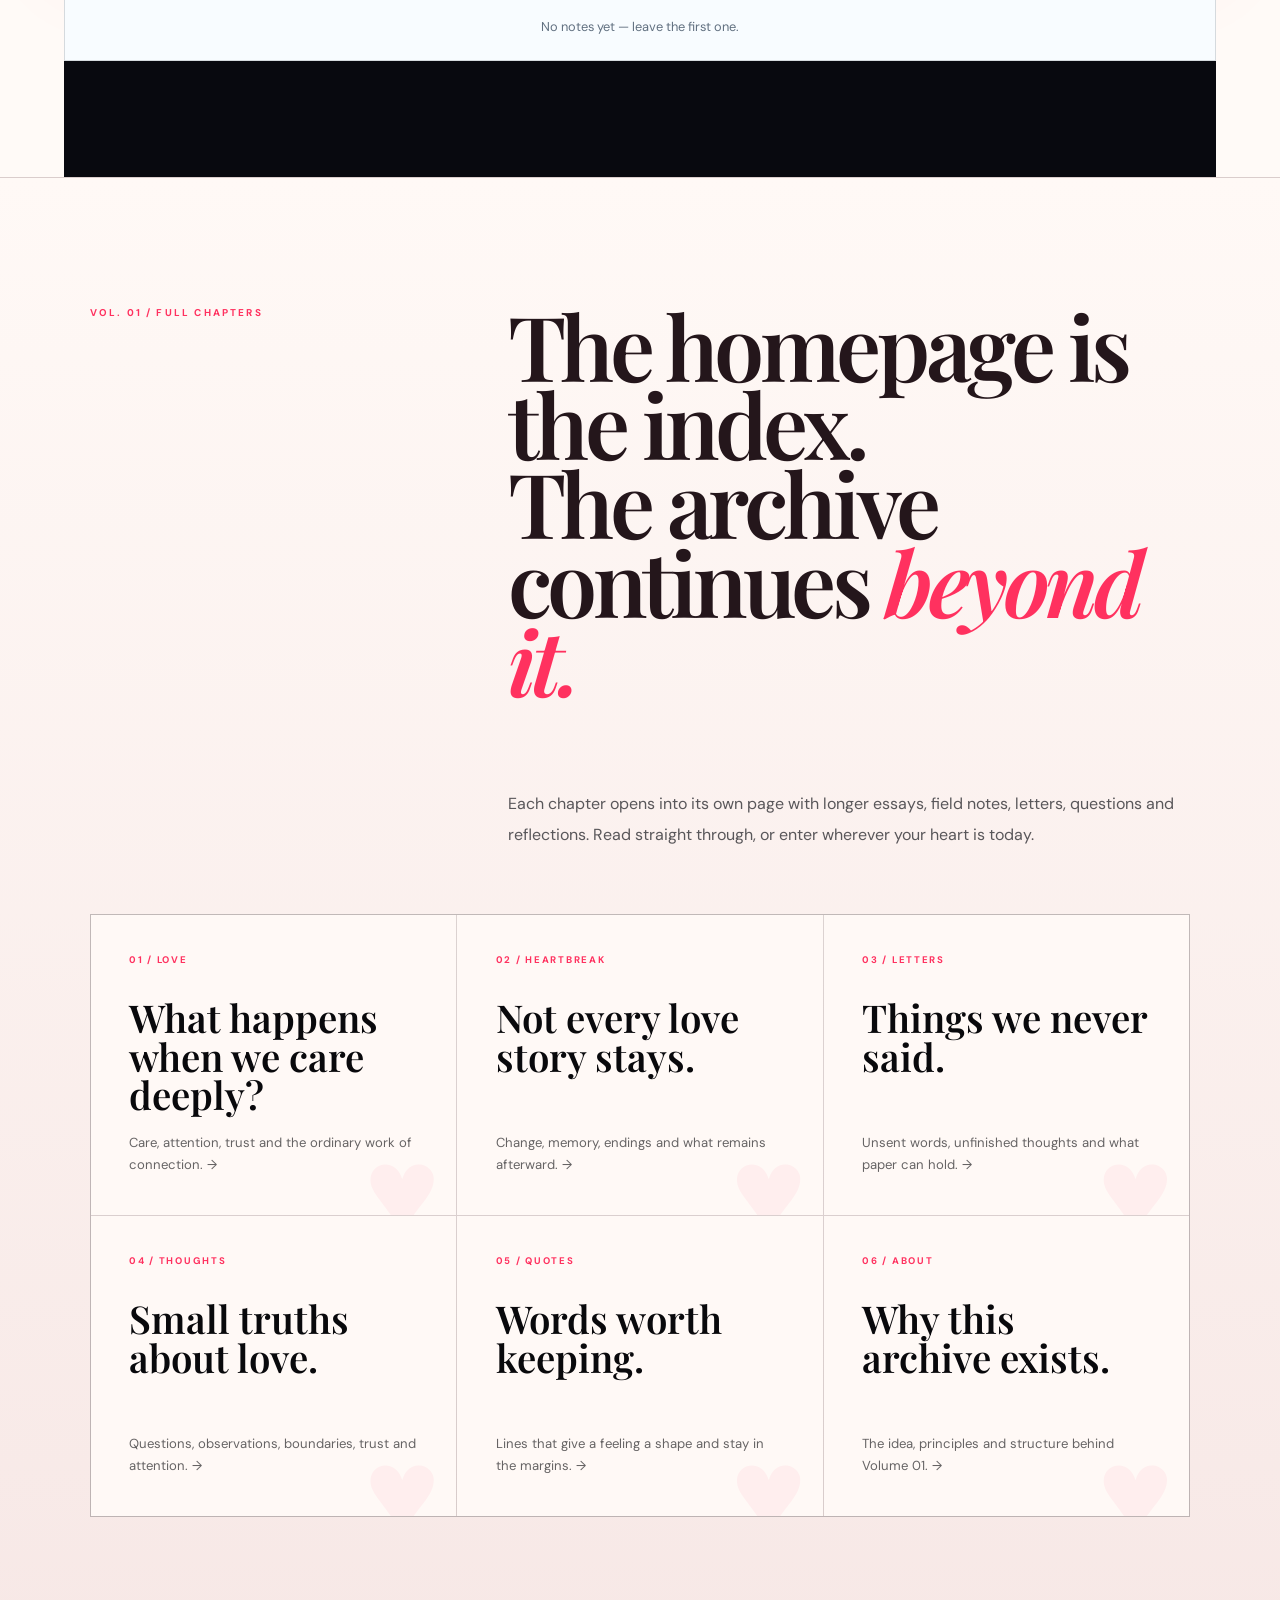
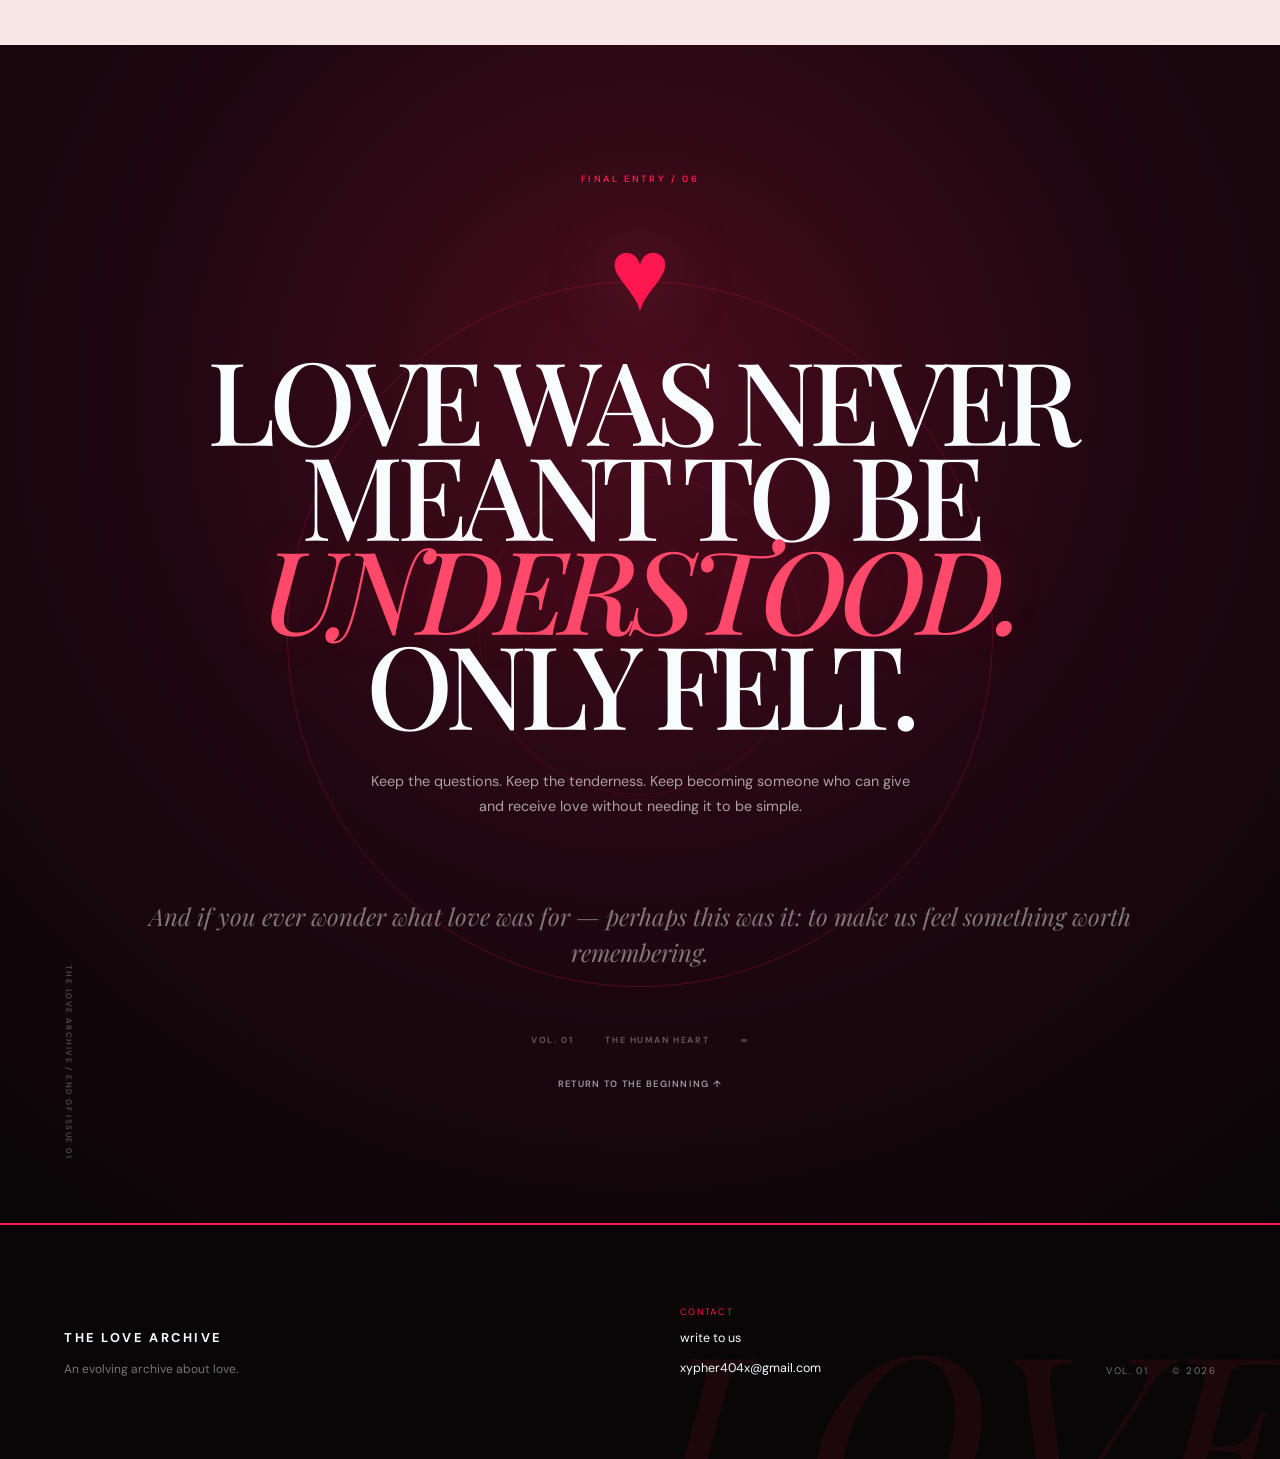
==== commit 6179bf82: "Link Write to Us page and show contact email" ====
--- a/index.html
+++ b/index.html
@@ -14,4 +14,4 @@
 <section class="section quotes" id="quotes"><div class="section-top"><span>05</span><p>QUOTES</p></div><div class="quote-layout"><div><h2>Words worth<br><em>keeping.</em></h2><p>From literature, from life, and from the things we say when we finally find the right words.</p></div><div class="quote-box"><div class="quote-mark">“</div><blockquote id="quoteText"></blockquote><div class="quote-controls"><span id="quoteIndex"></span><div id="quoteDots"></div></div></div></div></section>
 <section class="section note-section" id="notes"><div class="note-card"><div><span class="article-tag">YOUR TURN</span><h2>Write something<br><em>about love.</em></h2><p>Add a thought, a question, a memory or a line you wish someone had written for you.</p></div><form id="messageForm"><label class="field-label" for="msgName">Name</label><input class="field-input" id="msgName" type="text" placeholder="Your name" autocomplete="off"><label class="field-label" for="msgText">Your words</label><textarea class="field-textarea" id="msgText" rows="4" placeholder="Write something honest..."></textarea><p class="field-error" id="formError" hidden>Please add your name and your words.</p><button type="submit" class="btn">Publish the note <span>→</span></button></form></div><ul class="message-wall" id="messageWall"></ul></section>
 <section class="home-volume-directory" aria-label="Full archive chapters"><div class="home-volume-head"><span>VOL. 01 / FULL CHAPTERS</span><h2>The homepage is the index.<br>The archive continues <em>beyond it.</em></h2><p>Each chapter opens into its own page with longer essays, field notes, letters, questions and reflections. Read straight through, or enter wherever your heart is today.</p></div><div class="home-volume-grid"><a href="love.html"><small>01 / LOVE</small><strong>What happens when we care deeply?</strong><span>Care, attention, trust and the ordinary work of connection. →</span></a><a href="heartbreak.html"><small>02 / HEARTBREAK</small><strong>Not every love story stays.</strong><span>Change, memory, endings and what remains afterward. →</span></a><a href="letters.html"><small>03 / LETTERS</small><strong>Things we never said.</strong><span>Unsent words, unfinished thoughts and what paper can hold. →</span></a><a href="thoughts.html"><small>04 / THOUGHTS</small><strong>Small truths about love.</strong><span>Questions, observations, boundaries, trust and attention. →</span></a><a href="quotes.html"><small>05 / QUOTES</small><strong>Words worth keeping.</strong><span>Lines that give a feeling a shape and stay in the margins. →</span></a><a href="about.html"><small>06 / ABOUT</small><strong>Why this archive exists.</strong><span>The idea, principles and structure behind Volume 01. →</span></a></div></section><section class="archive-manifesto" id="manifesto"><span class="archive-stamp">THE LOVE ARCHIVE / END OF ISSUE 01</span><div class="manifesto-inner"><span class="manifesto-kicker">FINAL ENTRY / 06</span><div class="manifesto-heart" aria-hidden="true">♥</div><h2>LOVE WAS NEVER<br>MEANT TO BE <em>UNDERSTOOD.</em><br>ONLY FELT.</h2><p class="manifesto-sub">Keep the questions. Keep the tenderness. Keep becoming someone who can give and receive love without needing it to be simple.</p><p class="final-whisper">And if you ever wonder what love was for — perhaps this was it: to make us feel something worth remembering.</p><div class="manifesto-end"><span>VOL. 01</span><span>THE HUMAN HEART</span><span>∞</span></div><a class="back-top" href="#home">Return to the beginning ↑</a></div></section></main>
-<footer class="footer"><div><strong>THE LOVE ARCHIVE</strong><p>An evolving archive about love.</p></div><div class="footer-contact"><span>CONTACT</span><a class="footer-secret" href="mailto:xypher404x@gmail.com" aria-label="Email the Love Archive">write to us</a></div><div><span>VOL. 01</span><span>© 2026</span></div></footer><script src="script.js"></script><script src="love-v2.js"></script><script src="volume-v3.js"></script></body></html>+<footer class="footer"><div><strong>THE LOVE ARCHIVE</strong><p>An evolving archive about love.</p></div><div class="footer-contact"><span>CONTACT</span><a class="footer-secret" href="write.html">write to us</a><a href="mailto:xypher404x@gmail.com">xypher404x@gmail.com</a></div><div><span>VOL. 01</span><span>© 2026</span></div></footer><script src="script.js"></script><script src="love-v2.js"></script><script src="volume-v3.js"></script></body></html>
